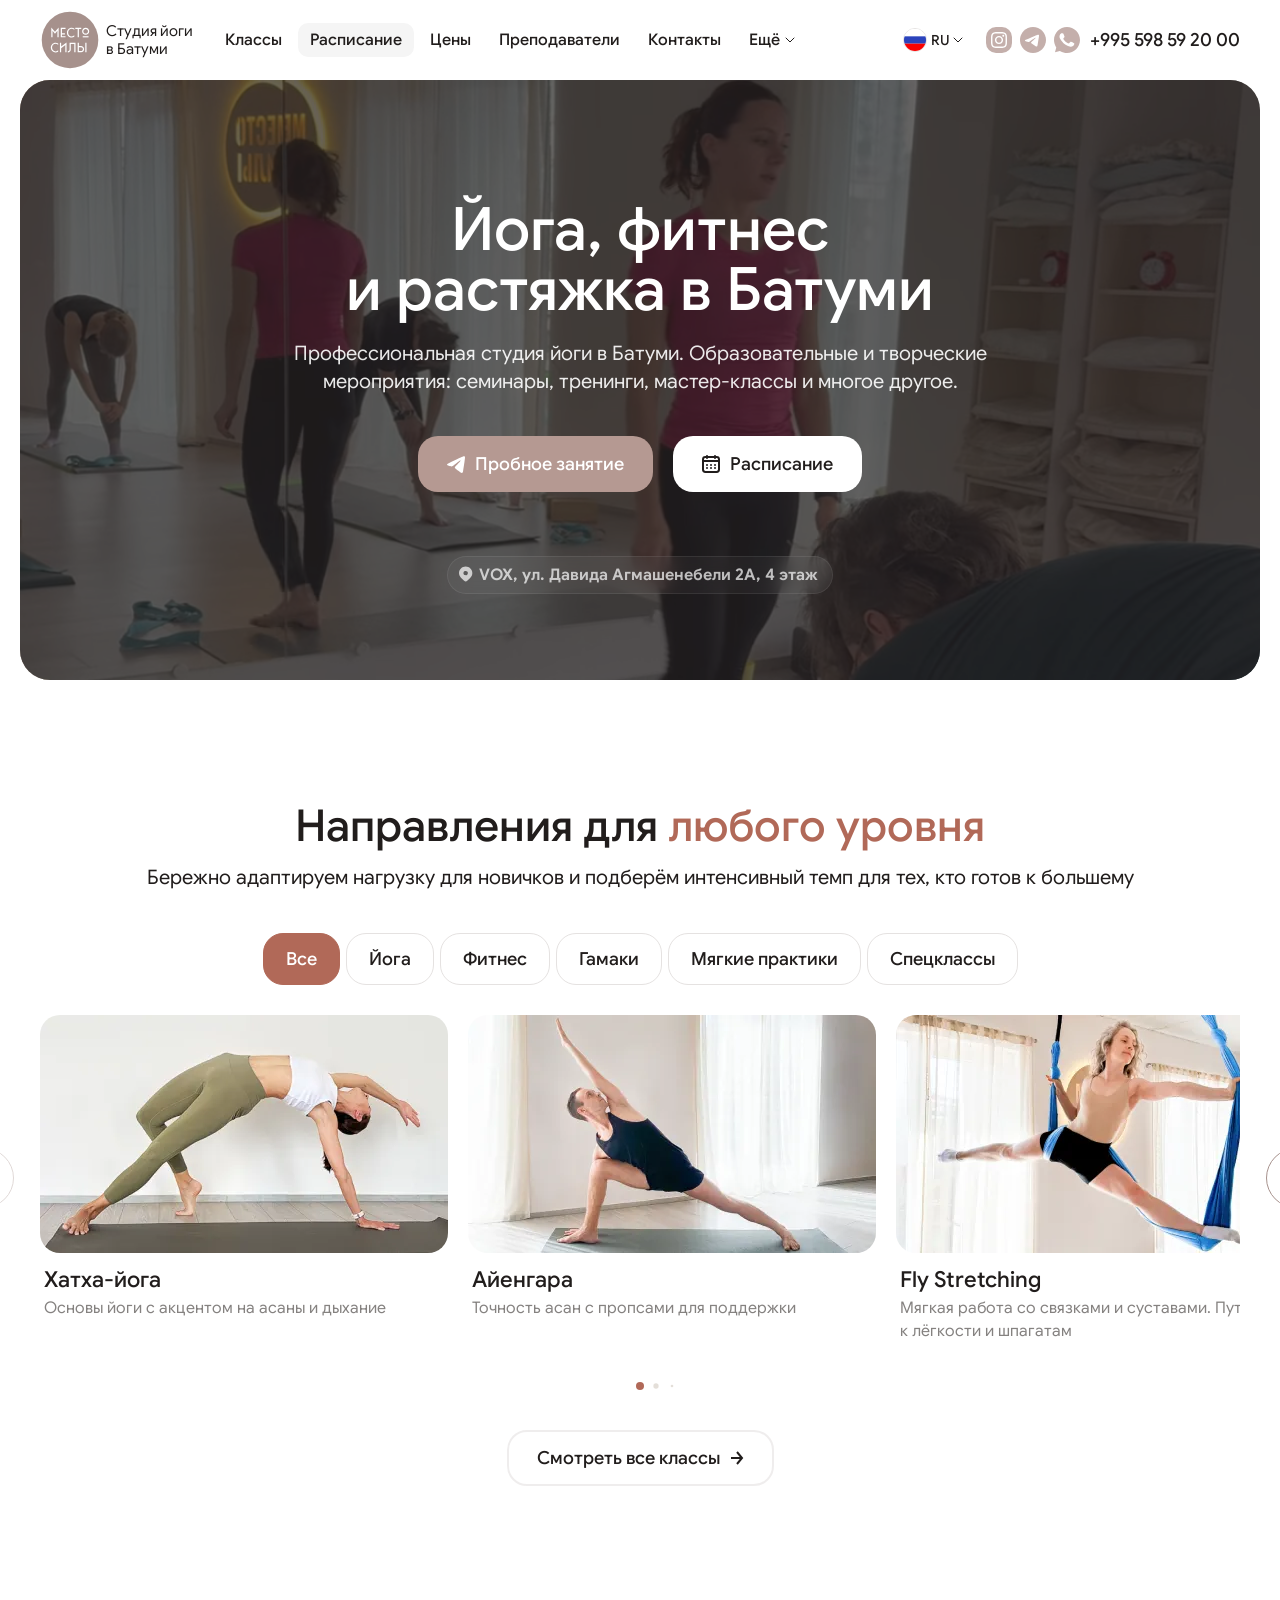
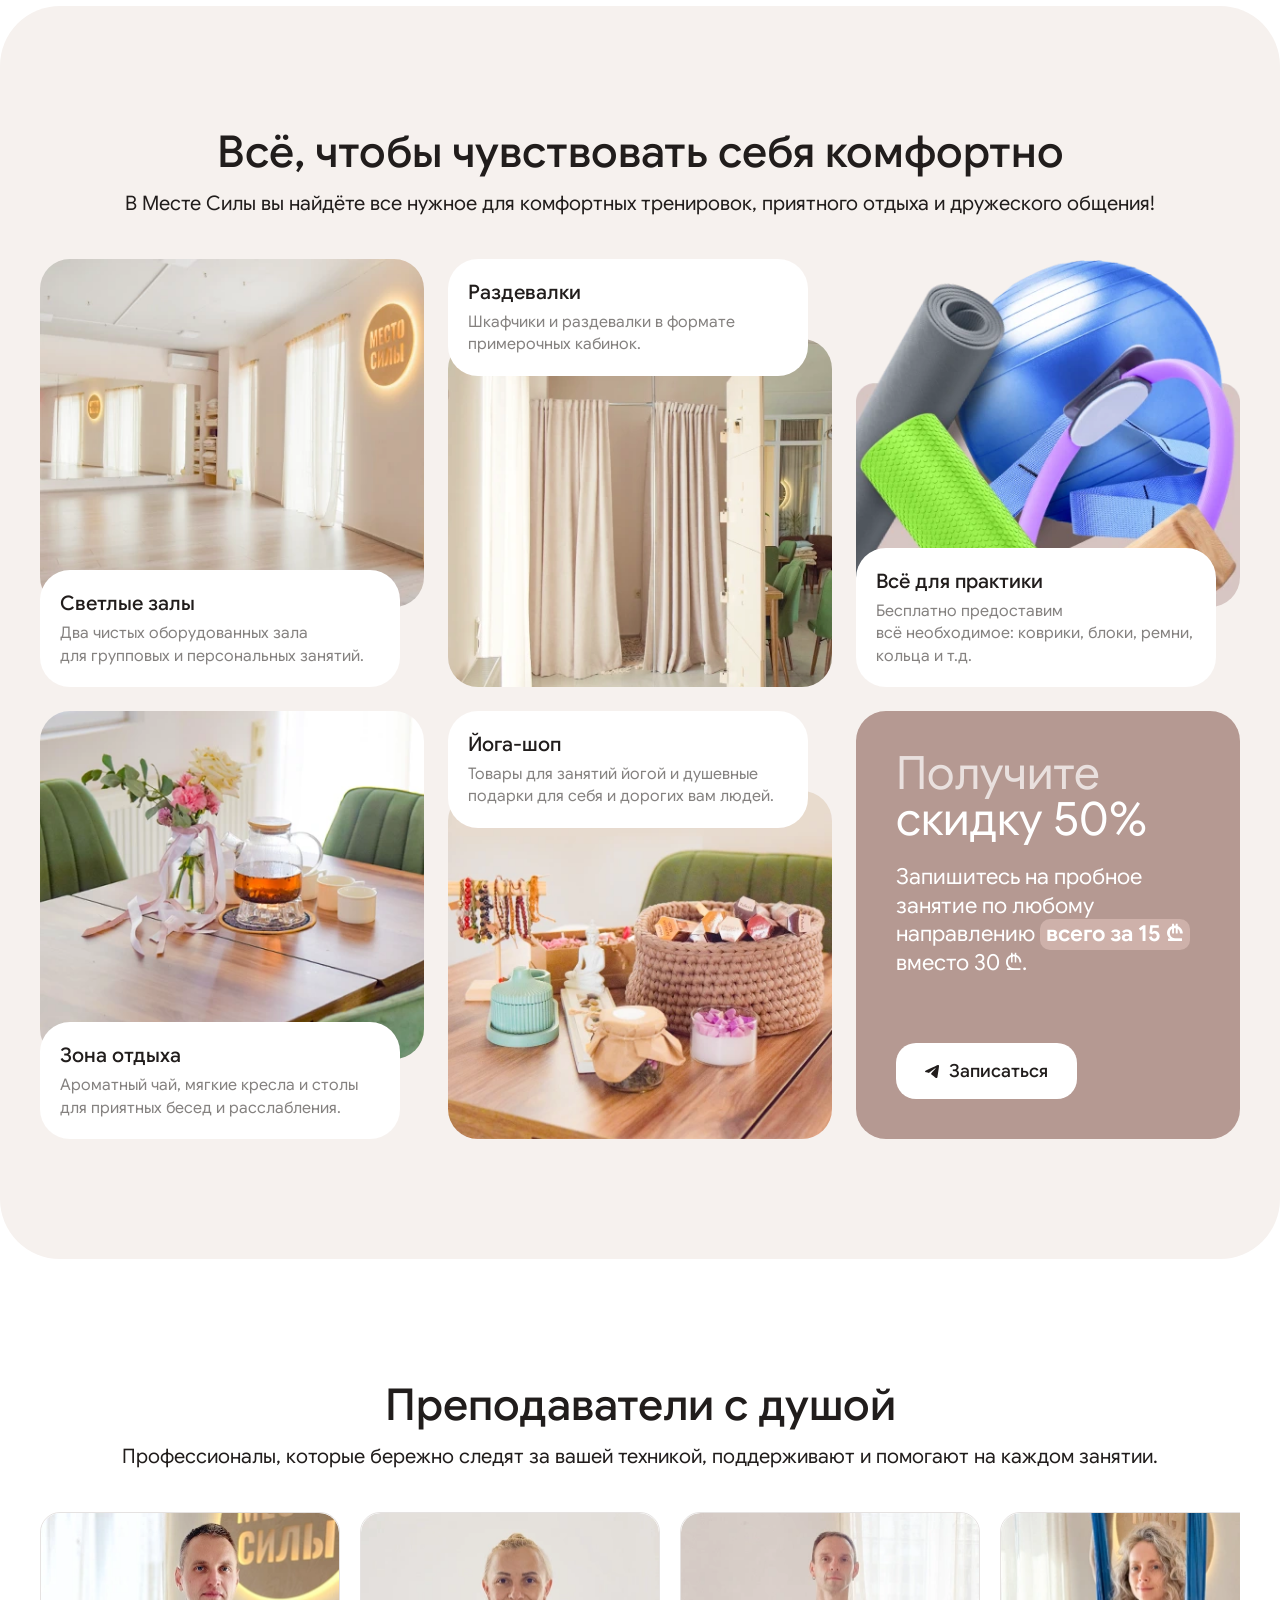
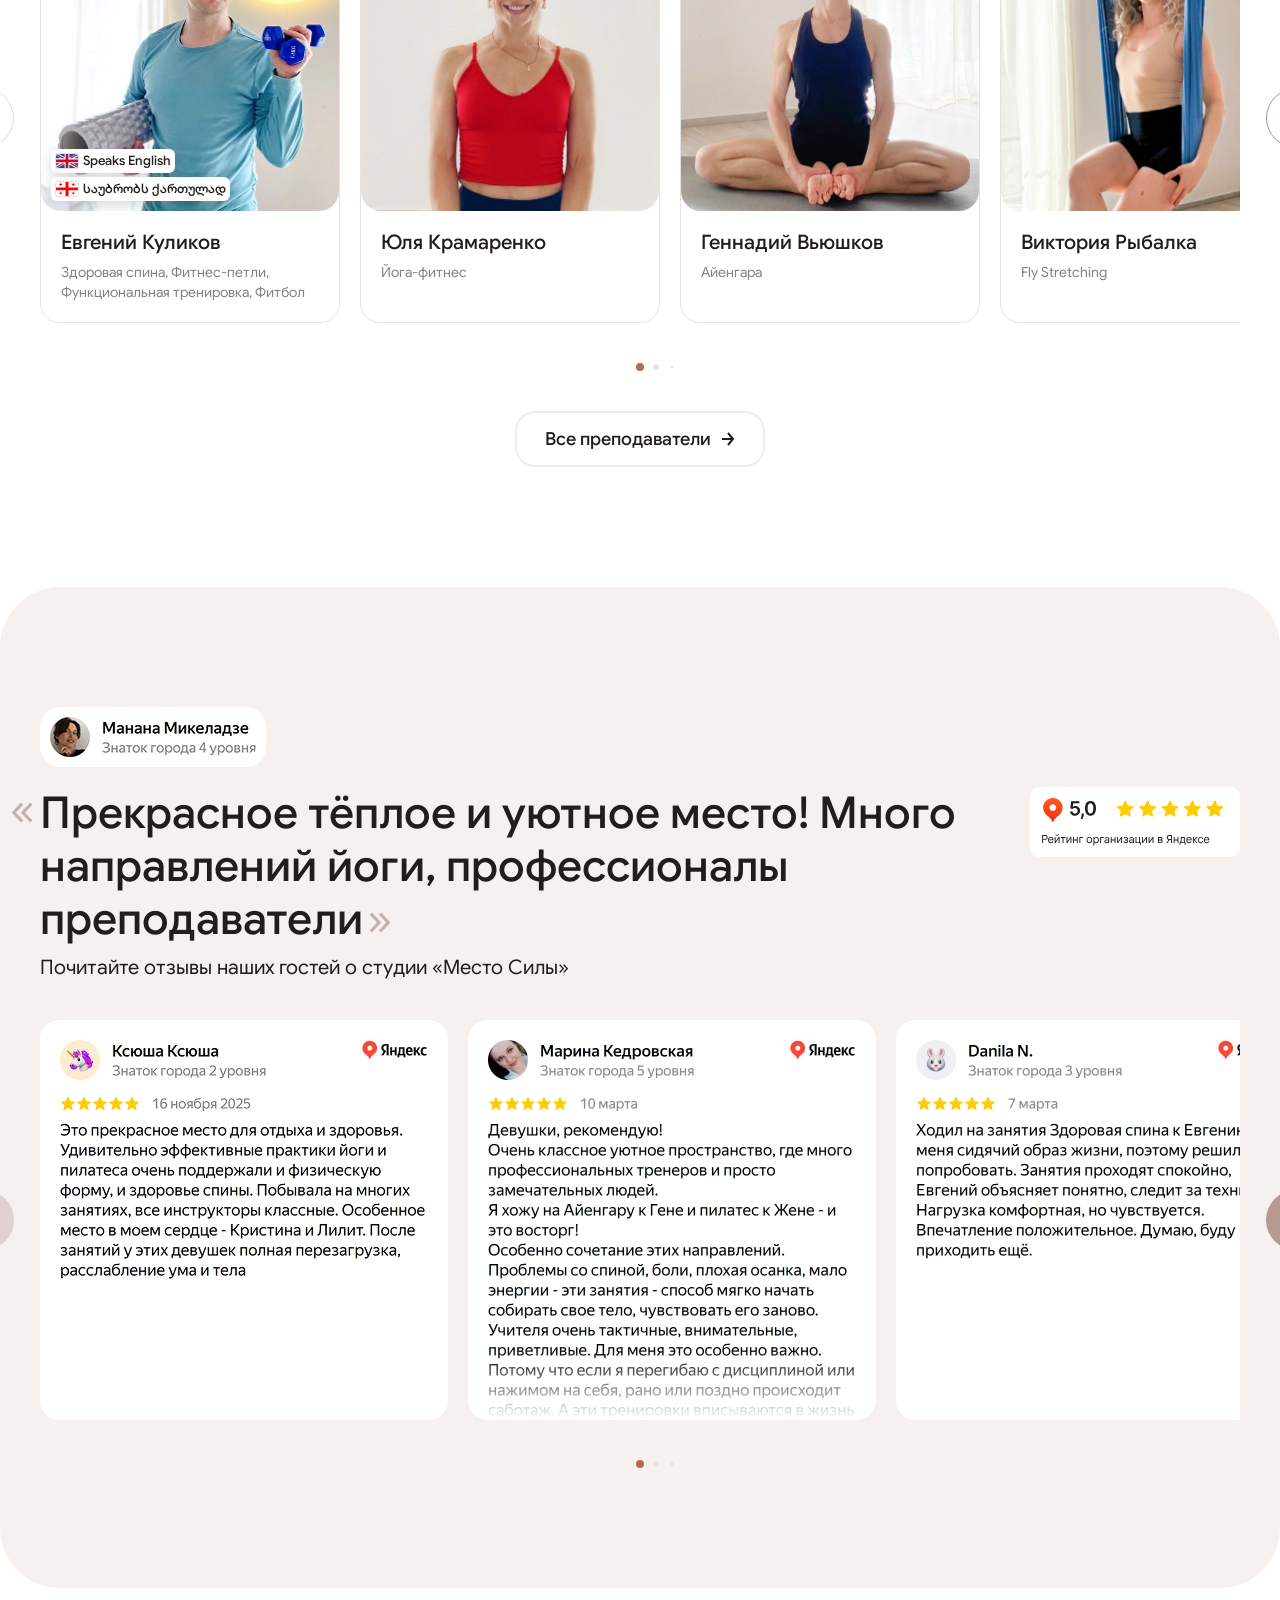
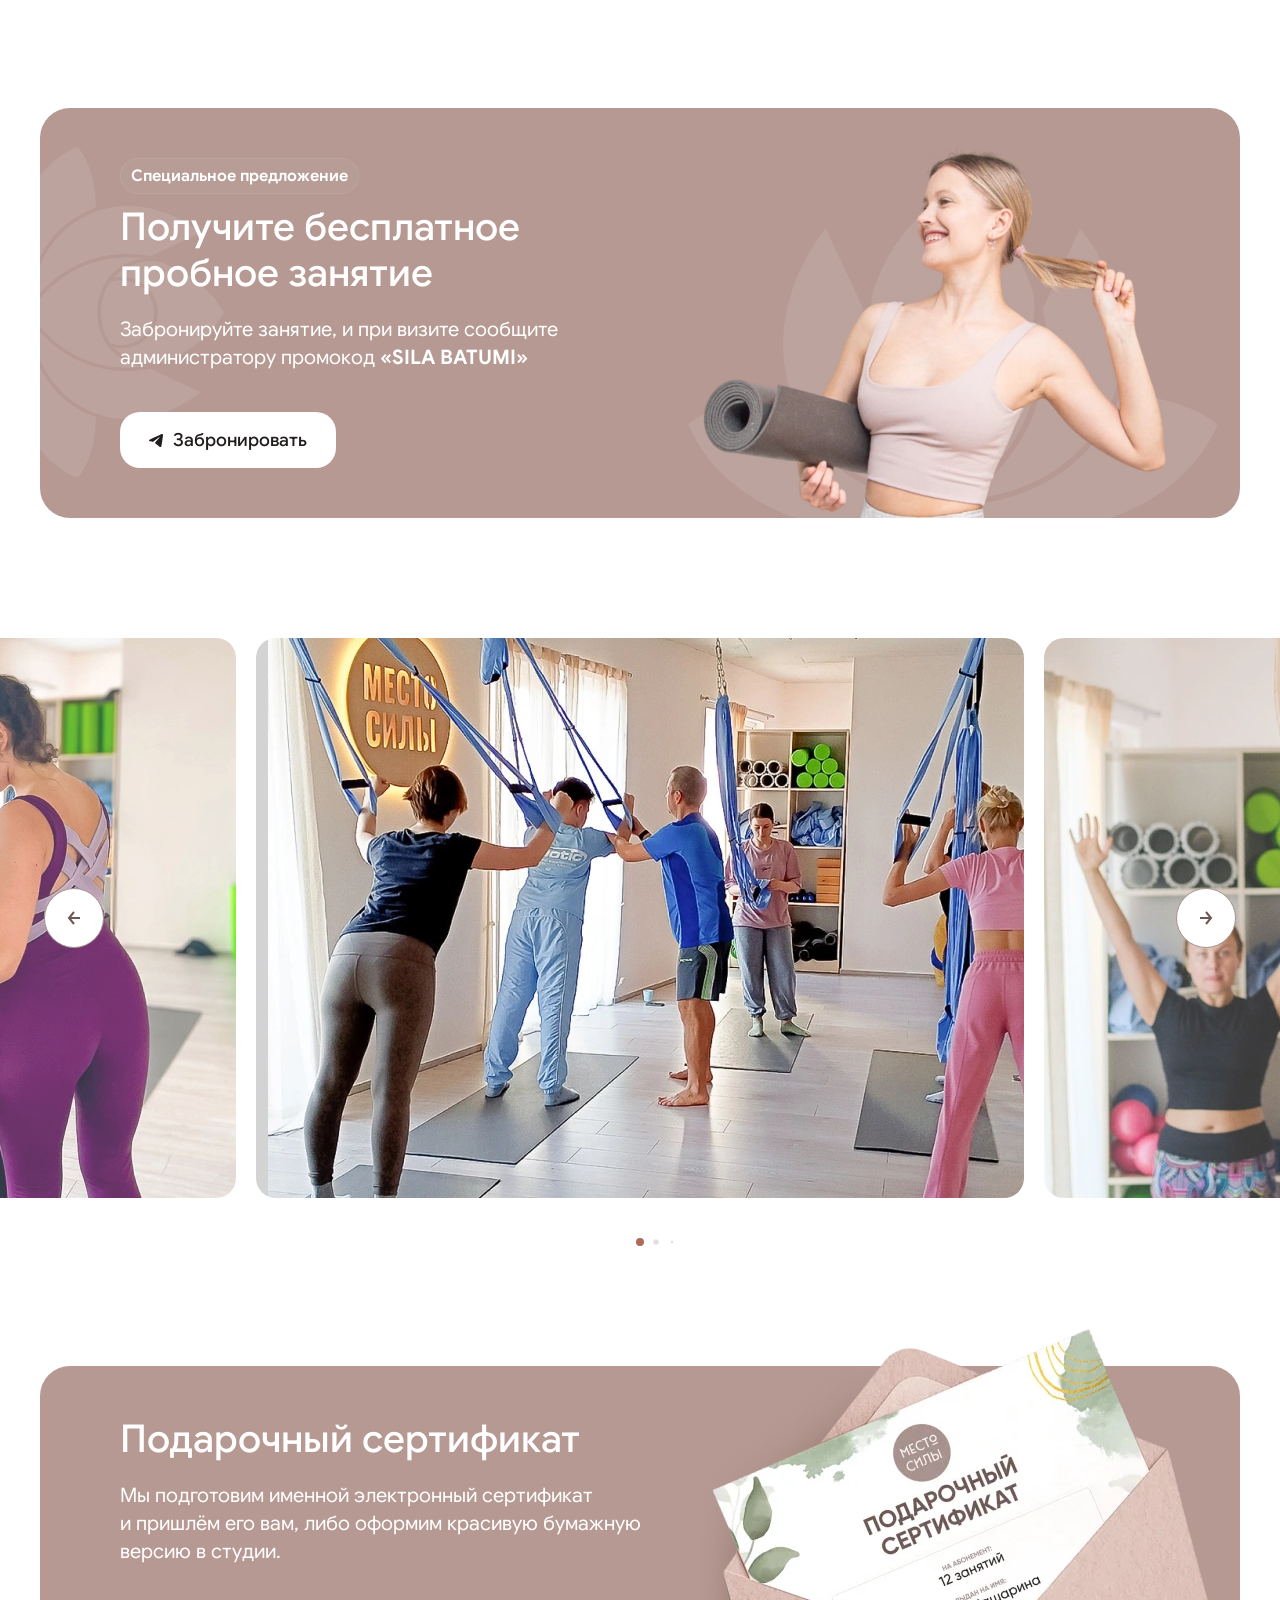
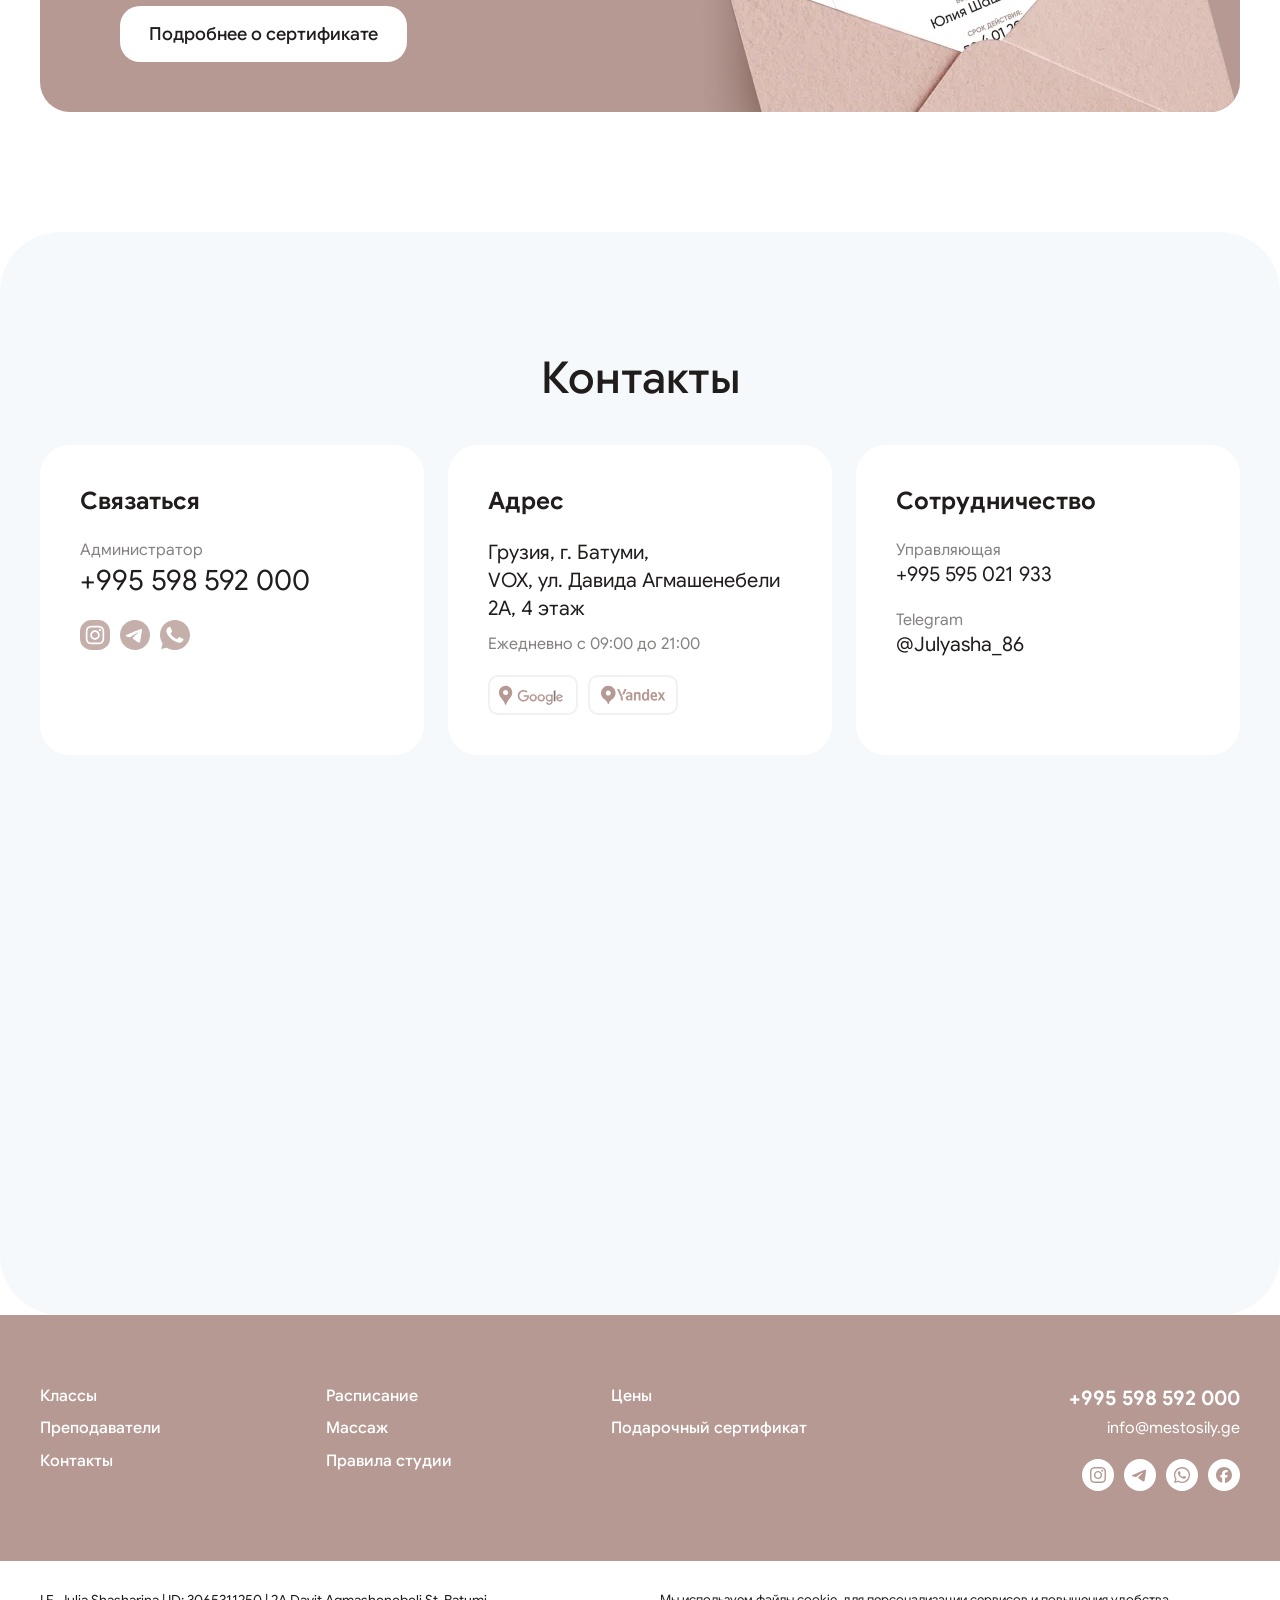
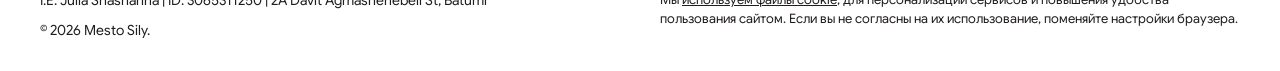
==== index.html @ 297eb219 "PAGE Teachers" ====
<!DOCTYPE html>
<html lang="ru">

<head>
    <meta charset="UTF-8">
    <meta name="viewport" content="width=device-width, initial-scale=1.0">
    <title>Йога, пилатес, фитнес и растяжка в Батуми | «Место Силы»</title>
    <link rel="preload" as="image" href="assets/img/content/pages/home/hero-bg-mobile.webp">
    <link rel="preload" as="image" href="assets/img/content/pages/home/hero-bg.webp">
    <meta name="theme-color" content="#f5f5f5">
    <link rel="icon" href="assets/img/favicon/favicon.ico" sizes="any">
    <link rel="icon" href="assets/img/favicon/favicon-32x32.png" type="image/png">
    <link rel="apple-touch-icon" href="assets/img/favicon/apple-touch-icon.png">
    <link rel="icon" type="image/png" href="/assets/favicon/favicon-96x96.png" sizes="96x96">
    <link rel="stylesheet" href="assets/css/swiper/swiper-bundle.min.css" />
    <link rel="stylesheet" href="assets/css/glightbox/glightbox.min.css" />
    <link rel="stylesheet" href="assets/css/main.css">
</head>

<body>
    <header class="header">
        <div class="container">
            <div class="header__wrapper">
                <div class="header__logo">
                    <a href="index.html" class="logo__link">
                        <img src="assets/img/common/logo-mestosily.svg" alt="Студия йоги Место Силы в Батуми — логотип"
                            class="logo-img">
                    </a>
                    <span class="header__logo-description">Студия йоги<br>в Батуми</span>
                </div>
                <nav class="header__menu menu">
                    <button class="menu__burger-btn">
                        <span></span>
                        <span></span>
                        <span></span>
                    </button>
                    <div class="menu__wrapper">
                        <ul class="menu__list">
                            <li class="menu__item">
                                <a href="classes.html" class="menu__link">Классы</a>
                            </li>
                            <li class="menu__item">
                                <a href="schedule.html" class="menu__link menu__link--active">Расписание</a>
                            </li>
                            <li class="menu__item">
                                <a href="prices.html" class="menu__link">Цены</a>
                            </li>
                            <li class="menu__item">
                                <a href="teachers.html" class="menu__link">Преподаватели</a>
                            </li>
                            <li class="menu__item">
                                <a href="contacts.html" class="menu__link">Контакты</a>
                            </li>
                            <li class="menu__item">
                                <span class="menu__link menu__link--more">Ещё</span>
                                <ul class="menu__sub-menu sub-menu">
                                    <li class="menu__sub-menu-item"><a href="massage.html" class="menu__link">Массаж</a>
                                    </li>
                                    <li class="menu__sub-menu-item"><a href="gift-certificate.html"
                                            class="menu__link ">Подарочный
                                            сертификат</a>
                                    </li>
                                    <li class="menu__sub-menu-item"><a href="rules.html" class="menu__link ">Правила
                                            студии</a>
                                    </li>
                                </ul>

                            </li>
                        </ul>

                        <div class="menu__mobile-contacts">
                            <ul class="menu__social-list">
                                <li class="menu__social-item">
                                    <a href="https://www.instagram.com/mesto_sily_batumi/" class="menu__social-link"
                                        aria-label="Написать в Instagram" target="_blank">
                                        <svg class="menu__social-icon">
                                            <use xlink:href="assets/img/common/sprite.svg#icon-instagram"></use>
                                        </svg>
                                    </a>
                                </li>
                                <li class="menu__social-item">
                                    <a href="https://t.me/silabatumi" class="menu__social-link"
                                        aria-label="Написать в Telegram" target="_blank">
                                        <svg class="menu__social-icon">
                                            <use xlink:href="assets/img/common/sprite.svg#icon-telegram"></use>
                                        </svg>
                                    </a>
                                </li>
                                <li class="menu__social-item">
                                    <a href="https://api.whatsapp.com/send?phone=995598592000" class="menu__social-link"
                                        aria-label="Написать в WhatsApp" target="_blank">
                                        <svg class="menu__social-icon">
                                            <use xlink:href="assets/img/common/sprite.svg#icon-whatsapp"></use>
                                        </svg>
                                    </a>
                                </li>
                            </ul>
                            <div class="menu__tel">
                                <a href="tel:+995598592000" class="menu__tel-link">+995 598 59 20 00</a>
                            </div>
                        </div>
                    </div>
                </nav>
                <div class="header__actions">
                    <div class="header__lang">
                        <button class="header__lang-btn">
                            <img src="assets/img/common/flag-ru.svg" alt="flag-ru" class="header__lang-flag flag-img">
                            ru
                        </button>
                        <ul class="header__lang-list">
                            <li class="header__lang-item">
                                <a href="#" class="header__lang-link header__lang-link--active">
                                    <img src="assets/img/common/flag-ru.svg" alt="flag-ru"
                                        class="header__lang-flag flag-img">
                                    ru
                                </a>
                            </li>
                            <li class="header__lang-item">
                                <a href="#" class="header__lang-link">
                                    <img src="assets/img/common/flag-en.svg" alt="flag-en"
                                        class="header__lang-flag flag-img">
                                    en
                                </a>
                            </li>
                            <li class="header__lang-item">
                                <a href="#" class="header__lang-link">
                                    <img src="assets/img/common/flag-ge.svg" alt="flag-ge"
                                        class="header__lang-flag flag-img">
                                    ge
                                </a>
                            </li>
                        </ul>


                    </div>
                    <div class="header__contacts">
                        <ul class="header__social-list">
                            <li class="header__social-item">
                                <a href="https://www.instagram.com/mesto_sily_batumi/" class="header__social-link"
                                    aria-label="Написать в Instagram" target="_blank">
                                    <svg class="header__social-icon" width="26" height="26">
                                        <use xlink:href="assets/img/common/sprite.svg#icon-instagram"></use>
                                    </svg>
                                </a>
                            </li>
                            <li class="header__social-item">
                                <a href="https://t.me/silabatumi" class="header__social-link"
                                    aria-label="Написать в Telegram" target="_blank">
                                    <svg class="header__social-icon" width="26" height="26">
                                        <use xlink:href="assets/img/common/sprite.svg#icon-telegram"></use>
                                    </svg>
                                </a>
                            </li>
                            <li class="header__social-item">
                                <a href="https://api.whatsapp.com/send?phone=995598592000" class="header__social-link"
                                    aria-label="Написать в WhatsApp" target="_blank">
                                    <svg class="header__social-icon" width="26" height="26">
                                        <use xlink:href="assets/img/common/sprite.svg#icon-whatsapp"></use>
                                    </svg>
                                </a>
                            </li>
                        </ul>
                        <div class="header__tel">
                            <a href="tel:+995598592000" class="header__tel-link">+995 598 59 20 00</a>
                        </div>
                    </div>
                </div>

            </div>
        </div>
    </header>

    <main class="main">
        <section class="hero">
            <div class="hero__container">
                <div class="hero__inner" style="background-image: url('assets/img/content/pages/home/hero-bg.webp');">
                    <video class="hero__video" autoplay muted loop playsinline
                        poster="assets/img/content/pages/home/hero-bg.webp">
                        <source src="assets/video/hero-video-mob.webm" type="video/webm" media="(max-width: 560px)">
                        <source src="assets/video/hero-video-mob.mp4" type="video/mp4" media="(max-width: 560px)">
                        <source src="assets/video/hero-video.webm" type="video/webm" media="(min-width: 561px)">
                        <source src="assets/video/hero-video.mp4" type="video/mp4" media="(min-width: 561px)">
                    </video>
                    <div class="hero__content">
                        <h1 class="hero__title">Йога, фитнес и растяжка в Батуми</h1>
                        <p class="hero__subtitle">Профессиональная студия йоги в Батуми. Образовательные и творческие
                            мероприятия: семинары, тренинги, мастер-классы и многое другое.</p>
                        <div class="hero__btns">
                            <a href="https://t.me/MestoSilyBatumi_bot" target="_blank"
                                class="btn btn--primary hero__btn">
                                <svg width="18" height="18">
                                    <use xlink:href="assets/img/common/sprite.svg#telegrambot"></use>
                                </svg>
                                Пробное занятие</a>
                            <a href="/schedule.html" class="btn btn--secondary hero__btn">
                                <svg width="18" height="18">
                                    <use xlink:href="assets/img/common/sprite.svg#calendar"></use>
                                </svg>
                                Расписание
                            </a>
                        </div>
                        <address class="hero__address">
                            <svg class="hero__address-icon" width="15" height="16">
                                <use xlink:href="assets/img/common/sprite.svg#icon-location"></use>
                            </svg>
                            <a href="https://maps.app.goo.gl/HFydXiM5PmGfKMQr5" target="_blank"
                                class="hero__address-text">
                                VOX, ул. Давида Агмашенебели 2А, 4 этаж
                            </a>
                        </address>
                    </div>

                </div>
            </div>
        </section>
        <section class="slider-classes">
            <div class="container">
                <div class="slider-classes__inner">
                    <div class="section-header">
                        <h2 class="slider-classes__title">Направления для <span class="text-accent">любого уровня</span>
                        </h2>
                        <p class="slider-classes__subtitle subtitle">Бережно адаптируем нагрузку для новичков и подберём
                            интенсивный
                            темп для тех, кто готов к большему</p>
                    </div>
                    <div class="slider-classes__wrapper ">
                        <ul class="slider-classes__filter filter">
                            <li class="filter__item">
                                <button class="filter__btn filter__btn--active js-filter-btn"
                                    data-filter="all">Все</button>
                            </li>
                            <li class="filter__item">
                                <button class="filter__btn js-filter-btn" data-filter="yoga">Йога</button>
                            </li>
                            <li class="filter__item">
                                <button class="filter__btn js-filter-btn" data-filter="fitness">Фитнес</button>
                            </li>
                            <li class="filter__item">
                                <button class="filter__btn js-filter-btn" data-filter="hammocks">Гамаки</button>
                            </li>
                            <li class="filter__item">
                                <button class="filter__btn js-filter-btn" data-filter="soft">Мягкие практики</button>
                            </li>
                            <li class="filter__item">
                                <button class="filter__btn js-filter-btn" data-filter="special">Спецклассы</button>
                            </li>
                        </ul>

                        <div class="slider-classes__slider-wrapper custom-slider">

                            <div class="custom-slider__nav">
                                <div
                                    class="swiper-button-prev slider-classes__button-prev custom-slider__nav-prev slider-button slider-button--outline">
                                    <svg width="14" height="14">
                                        <use xlink:href="assets/img/common/sprite.svg#arrow-left"></use>
                                    </svg>
                                </div>
                                <div
                                    class="swiper-button-next slider-classes__button-next custom-slider__nav-next slider-button slider-button--outline">
                                    <svg width="14" height="14">
                                        <use xlink:href="assets/img/common/sprite.svg#arrow-right"></use>
                                    </svg>
                                </div>
                            </div>

                            <div class="swiper js-slider-classes custom-slider__swiper">
                                <div class="swiper-wrapper js-filter-container">
                                    <!-- карточки -->
                                    <div class="swiper-slide slider-classes__item js-filter-item" data-category="yoga">
                                        <a href="#" class="card-class">
                                            <div class="card-class__img">
                                                <img src="assets/img/content/classes/hatha-yoga.webp" alt="Хатха-йога"
                                                    loading="lazy">
                                                <div class="swiper-lazy-preloader"></div>

                                            </div>
                                            <div class="card-class__content">
                                                <h3 class="card-class__title">Хатха-йога</h3>
                                                <p class="card-class__text">Основы йоги с акцентом на асаны и дыхание
                                                </p>
                                            </div>
                                        </a>
                                    </div>
                                    <div class="swiper-slide slider-classes__item js-filter-item"
                                        data-category="yoga soft">
                                        <a href="#" class="card-class">
                                            <div class="card-class__img">
                                                <img src="assets/img/content/classes/iyengar-yoga.webp" alt="Айенгара"
                                                    loading="lazy">
                                                <div class="swiper-lazy-preloader"></div>
                                            </div>
                                            <div class="card-class__content">
                                                <h3 class="card-class__title">Айенгара</h3>
                                                <p class="card-class__text">Точность асан с пропсами для поддержки</p>
                                            </div>
                                        </a>
                                    </div>
                                    <div class="swiper-slide slider-classes__item js-filter-item"
                                        data-category="hammocks">
                                        <a href="#" class="card-class">
                                            <div class="card-class__img">
                                                <img src="assets/img/content/classes/fly-stretching.webp"
                                                    alt="Fly Stretching" loading="lazy">
                                                <div class="swiper-lazy-preloader"></div>
                                            </div>
                                            <div class="card-class__content">
                                                <h3 class="card-class__title">Fly Stretching</h3>
                                                <p class="card-class__text">Мягкая работа со связками и суставами. Путь
                                                    к лёгкости и шпагатам</p>
                                            </div>
                                        </a>
                                    </div>
                                    <div class="swiper-slide slider-classes__item js-filter-item"
                                        data-category="fitness">
                                        <a href="#" class="card-class">
                                            <div class="card-class__img">
                                                <img src="assets/img/content/classes/fitball.webp" alt="Фитбол"
                                                    loading="lazy">
                                                <div class="swiper-lazy-preloader"></div>
                                            </div>
                                            <div class="card-class__content">
                                                <h3 class="card-class__title">Фитбол</h3>
                                                <p class="card-class__text">Упражнения на мяче для баланса, кора
                                                    и тонуса</p>
                                            </div>
                                        </a>
                                    </div>
                                    <div class="swiper-slide slider-classes__item js-filter-item"
                                        data-category="fitness">
                                        <a href="#" class="card-class">
                                            <div class="card-class__img">
                                                <img src="assets/img/content/classes/suspension-training.webp"
                                                    alt="Фитнес-петли" loading="lazy">
                                                <div class="swiper-lazy-preloader"></div>
                                            </div>
                                            <div class="card-class__content">
                                                <h3 class="card-class__title">Фитнес-петли</h3>
                                                <p class="card-class__text">Функциональная сила на петлях TRX для всего
                                                    тела</p>
                                            </div>
                                        </a>
                                    </div>
                                    <div class="swiper-slide slider-classes__item js-filter-item" data-category="soft">
                                        <a href="#" class="card-class">
                                            <div class="card-class__img">
                                                <img src="assets/img/content/classes/pilates.webp" alt="Пилатес"
                                                    loading="lazy">
                                                <div class="swiper-lazy-preloader"></div>
                                            </div>
                                            <div class="card-class__content">
                                                <h3 class="card-class__title">Пилатес</h3>
                                                <p class="card-class__text">Упражнения для улучшения осанки, мышц
                                                    и гибкости</p>
                                            </div>
                                        </a>
                                    </div>
                                    <div class="swiper-slide slider-classes__item js-filter-item" data-category="yoga">
                                        <a href="#" class="card-class">
                                            <div class="card-class__img">
                                                <img src="assets/img/content/classes/ishvara-yoga.webp"
                                                    alt="Ишвара-йога" loading="lazy">
                                                <div class="swiper-lazy-preloader"></div>
                                            </div>
                                            <div class="card-class__content">
                                                <h3 class="card-class__title">Ишвара-йога</h3>
                                                <p class="card-class__text">Йога внутренней целостности и гармонии тела
                                                    с сознанием</p>
                                            </div>
                                        </a>
                                    </div>
                                    <div class="swiper-slide slider-classes__item js-filter-item"
                                        data-category="yoga fitness special">
                                        <a href="#" class="card-class">
                                            <div class="card-class__img">
                                                <div class="card-class__tag-wrapper">
                                                    <div class="card-class__tag card-class__tag--special">Спецклассы
                                                    </div>
                                                </div>
                                                <img src="assets/img/content/classes/acro-yoga.webp" alt="Акройога"
                                                    loading="lazy">
                                                <div class="swiper-lazy-preloader"></div>
                                            </div>
                                            <div class="card-class__content">
                                                <h3 class="card-class__title">Акройога</h3>
                                                <p class="card-class__text">Парная йога и акробатика с элементами
                                                    доверия и массажа</p>
                                            </div>
                                        </a>
                                    </div>
                                    <div class="swiper-slide slider-classes__item js-filter-item"
                                        data-category="yoga soft special">
                                        <a href="#" class="card-class">
                                            <div class="card-class__img">
                                                <div class="card-class__tag-wrapper">
                                                    <div class="card-class__tag card-class__tag--special">Спецклассы
                                                    </div>
                                                </div>
                                                <img src="assets/img/content/classes/prenatal-yoga.webp"
                                                    alt="Йога для беременных" loading="lazy">
                                                <div class="swiper-lazy-preloader"></div>
                                            </div>
                                            <div class="card-class__content">
                                                <h3 class="card-class__title">Йога для беременных</h3>
                                                <p class="card-class__text">Мягкая йога для поддержки спины и подготовки
                                                    к родам</p>
                                            </div>
                                        </a>
                                    </div>
                                    <div class="swiper-slide slider-classes__item js-filter-item"
                                        data-category="yoga hammocks">
                                        <a href="#" class="card-class">
                                            <div class="card-class__img">
                                                <img src="assets/img/content/classes/aerial-yoga.webp"
                                                    alt="Йога в гамаках" loading="lazy">
                                                <div class="swiper-lazy-preloader"></div>
                                            </div>
                                            <div class="card-class__content">
                                                <h3 class="card-class__title">Йога в гамаках</h3>
                                                <p class="card-class__text">Использование гамаков для укрепления мышц
                                                    спины</p>
                                            </div>
                                        </a>
                                    </div>
                                    <div class="swiper-slide slider-classes__item js-filter-item"
                                        data-category="hammocks fitness">
                                        <a href="#" class="card-class">
                                            <div class="card-class__img">
                                                <img src="assets/img/content/classes/fly-fitness.webp" alt="Fly fitness"
                                                    loading="lazy">
                                                <div class="swiper-lazy-preloader"></div>
                                            </div>
                                            <div class="card-class__content">
                                                <h3 class="card-class__title">Fly fitness</h3>
                                                <p class="card-class__text">Силовая тренировка в гамаках для всего тела
                                                </p>
                                            </div>
                                        </a>
                                    </div>
                                    <div class="swiper-slide slider-classes__item js-filter-item"
                                        data-category="yoga fitness">
                                        <a href="#" class="card-class">
                                            <div class="card-class__img">
                                                <img src="assets/img/content/classes/yoga-fitness.webp"
                                                    alt="Йога фитнес" loading="lazy">
                                                <div class="swiper-lazy-preloader"></div>
                                            </div>
                                            <div class="card-class__content">
                                                <h3 class="card-class__title">Йога фитнес</h3>
                                                <p class="card-class__text">Сочетание йоги с фитнесом для силы
                                                    и гибкости</p>
                                            </div>
                                        </a>
                                    </div>
                                    <div class="swiper-slide slider-classes__item js-filter-item" data-category="soft">
                                        <a href="#" class="card-class">
                                            <div class="card-class__img">
                                                <img src="assets/img/content/classes/healthy-back.webp"
                                                    alt="Здоровая спина" loading="lazy">
                                                <div class="swiper-lazy-preloader"></div>
                                            </div>
                                            <div class="card-class__content">
                                                <h3 class="card-class__title">Здоровая спина</h3>
                                                <p class="card-class__text">Укрепление спины и снятие напряжения
                                                    с позвоночника</p>
                                            </div>
                                        </a>
                                    </div>
                                    <div class="swiper-slide slider-classes__item js-filter-item"
                                        data-category="fitness">
                                        <a href="#" class="card-class">
                                            <div class="card-class__img">
                                                <img src="assets/img/content/classes/functional-training.webp"
                                                    alt="Функциональная тренировка" loading="lazy">
                                                <div class="swiper-lazy-preloader"></div>
                                            </div>
                                            <div class="card-class__content">
                                                <h3 class="card-class__title">Функциональная тренировка</h3>
                                                <p class="card-class__text">Естественные движения для силы и координации
                                                    в жизни</p>
                                            </div>
                                        </a>
                                    </div>
                                    <div class="swiper-slide slider-classes__item js-filter-item"
                                        data-category="fitness">
                                        <a href="#" class="card-class">
                                            <div class="card-class__img">
                                                <img src="assets/img/content/classes/zumba.webp" alt="Зумба"
                                                    loading="lazy">
                                                <div class="swiper-lazy-preloader"></div>
                                            </div>
                                            <div class="card-class__content">
                                                <h3 class="card-class__title">Зумба</h3>
                                                <p class="card-class__text">Латиноамериканские динамичные танцы</p>
                                            </div>
                                        </a>
                                    </div>
                                    <div class="swiper-slide slider-classes__item js-filter-item"
                                        data-category="yoga soft">
                                        <a href="#" class="card-class">
                                            <div class="card-class__img">
                                                <div class="card-class__tag-wrapper">
                                                    <div class="card-class__tag card-class__tag--personally">Персонально
                                                    </div>
                                                    <div class="card-class__tag card-class__tag--special">Спецклассы
                                                    </div>
                                                </div>
                                                <img src="assets/img/content/classes/nidra-yoga.webp" alt="Нидра-йога"
                                                    loading="lazy">
                                                <div class="swiper-lazy-preloader"></div>
                                            </div>
                                            <div class="card-class__content">
                                                <h3 class="card-class__title">Нидра-йога</h3>
                                                <p class="card-class__text">Глубокое расслабление и практика осознанного
                                                    сна</p>
                                            </div>
                                        </a>
                                    </div>

                                    <!-- конец карточки -->
                                </div>
                            </div>
                        </div>

                        <div class="swiper-pagination slider-classes__pagination custom-slider__pagination"></div>
                    </div>

                    <div class="slider-classes__btn-wrapper">
                        <a href="#" class="btn btn--outline slider-classes__btn">
                            Смотреть все классы
                            <svg width="14" height="14">
                                <use xlink:href="assets/img/common/sprite.svg#arrow-right"></use>
                            </svg>
                        </a>
                    </div>
        </section>
        <section class="benefits">
            <div class="container">
                <div class="benefits__inner">
                    <div class="section-header">
                        <h2 class="benefits__title">Всё, чтобы чувствовать себя комфортно</h2>
                        <p class="benefits__subtitle subtitle">В Месте Силы вы найдёте все нужное для комфортных
                            тренировок, приятного отдыха и дружеского общения!</p>
                    </div>
                    <div class="benefits__wrapper">
                        <ul class="benefits__list">
                            <li class="benefits__item">
                                <img src="assets/img/content/benefits/benefits-01.webp"
                                    alt="Светлые и просторные залы студии Место Силы" class="benefits__item-img"
                                    loading="lazy">

                                <div class="benefits__item-content benefits__item-content--bottom">
                                    <h3 class="benefits__item-title">Светлые залы</h3>
                                    <p class="benefits__item-text">Два чистых оборудованных зала для групповых
                                        и персональных занятий.
                                    </p>
                                </div>
                            </li>
                            <li class="benefits__item">
                                <img src="assets/img/content/benefits/benefits-02.webp"
                                    alt="Комфортные раздевалки и душевые" class="benefits__item-img" loading="lazy">

                                <div class="benefits__item-content benefits__item-content--top">
                                    <h3 class="benefits__item-title">Раздевалки</h3>
                                    <p class="benefits__item-text">Шкафчики и раздевалки в формате примерочных кабинок.
                                    </p>
                                </div>
                            </li>
                            <li class="benefits__item">
                                <img src="assets/img/content/benefits/benefits-03.webp"
                                    alt="Полный комплект оборудования для йоги: коврики, пропсы, ремни"
                                    class="benefits__item-img" loading="lazy">

                                <div class="benefits__item-content benefits__item-content--bottom">
                                    <h3 class="benefits__item-title">Всё для практики</h3>
                                    <p class="benefits__item-text">Бесплатно предоставим всё необходимое: коврики,
                                        блоки,
                                        ремни, кольца и т.д.
                                    </p>
                                </div>
                            </li>
                            <li class="benefits__item">
                                <img src="assets/img/content/benefits/benefits-04.webp"
                                    alt="Уютная зона отдыха с чаем для гостей студии" class="benefits__item-img"
                                    loading="lazy">

                                <div class="benefits__item-content benefits__item-content--bottom">
                                    <h3 class="benefits__item-title">Зона отдыха</h3>
                                    <p class="benefits__item-text">Ароматный чай, мягкие кресла и столы для приятных
                                        бесед
                                        и расслабления.
                                    </p>
                                </div>
                            </li>
                            <li class="benefits__item">
                                <img src="assets/img/content/benefits/benefits-05.webp"
                                    alt="Йога-шоп: товары для практик и подарки в Батуми" class="benefits__item-img"
                                    loading="lazy">

                                <div class="benefits__item-content benefits__item-content--top">
                                    <h3 class="benefits__item-title">Йога-шоп</h3>
                                    <p class="benefits__item-text">Товары для занятий йогой и душевные подарки для себя
                                        и
                                        дорогих вам людей.
                                    </p>
                                </div>
                            </li>

                        </ul>
                        <div class="benefits__banner">
                            <div class="benefits__banner-content">
                                <h3 class="benefits__banner-title"><span
                                        class="benefits__banner-title--accent text-opacity-70">Получите</span>
                                    скидку
                                    50%
                                </h3>
                                <p class="benefits__banner-text">Запишитесь на пробное занятие по любому направлению
                                    <span class="benefits__banner-text-accent">всего за 15 ₾</span> вместо 30 ₾.
                                </p>
                            </div>
                            <a href="https://t.me/MestoSilyBatumi_bot" target="_blank"
                                class="benefits__banner-btn btn btn--secondary">
                                <svg width="14" height="14">
                                    <use xlink:href="assets/img/common/sprite.svg#telegrambot"></use>
                                </svg>
                                Записаться
                            </a>
                        </div>
                    </div>
                </div>
            </div>

        </section>
        <section class="slider-teachers">
            <div class="container">
                <div class="slider-teachers__inner">
                    <div class="section-header">
                        <h2 class="slider-teachers__title">Преподаватели с душой</span>
                        </h2>
                        <p class="slider-teachers__subtitle subtitle">Профессионалы, которые бережно следят за вашей
                            техникой, поддерживают и помогают на каждом занятии.</p>
                    </div>
                    <div class="slider-teachers__wrapper ">
                        <div class="slider-teachers__slider-wrapper custom-slider">

                            <div class="custom-slider__nav">
                                <div
                                    class="swiper-button-prev slider-teachers__button-prev custom-slider__nav-prev slider-button slider-button--outline">
                                    <svg width="14" height="14">
                                        <use xlink:href="assets/img/common/sprite.svg#arrow-left"></use>
                                    </svg>
                                </div>
                                <div
                                    class="swiper-button-next slider-teachers__button-next custom-slider__nav-next slider-button slider-button--outline">
                                    <svg width="14" height="14">
                                        <use xlink:href="assets/img/common/sprite.svg#arrow-right"></use>
                                    </svg>
                                </div>
                            </div>

                            <div class="swiper js-slider-teachers custom-slider__swiper">
                                <div class="swiper-wrapper">
                                    <!-- карточки -->
                                    <div class="swiper-slide slider-teachers__item">
                                        <a href="#" class="card-teacher">
                                            <div class="card-teacher__img">
                                                <img src="assets/img/content/teachers/evgeniy-kulikov.webp"
                                                    alt="Евгений Куликов" loading="lazy">
                                                <div class="swiper-lazy-preloader"></div>
                                                <div class="card-teacher__badge-wrapper">
                                                    <span class="card-teacher__badge card-teacher__badge--en">Speaks
                                                        English</span>
                                                    <span class="card-teacher__badge card-teacher__badge--ge">საუბრობს
                                                        ქართულად</span>
                                                </div>

                                            </div>
                                            <div class="card-teacher__content">
                                                <h3 class="card-teacher__title">Евгений Куликов</h3>
                                                <p class="card-teacher__text">Здоровая спина, Фитнес-петли,
                                                    Функциональная тренировка, Фитбол
                                                </p>
                                            </div>
                                        </a>
                                    </div>
                                    <div class="swiper-slide slider-teachers__item">
                                        <a href="#" class="card-teacher">
                                            <div class="card-teacher__img">
                                                <img src="assets/img/content/teachers/yulya-kramarenko.webp"
                                                    alt="Юля Крамаренко" loading="lazy">
                                                <div class="swiper-lazy-preloader"></div>

                                            </div>
                                            <div class="card-teacher__content">
                                                <h3 class="card-teacher__title">Юля Крамаренко</h3>
                                                <p class="card-teacher__text">Йога-фитнес
                                                </p>
                                            </div>
                                        </a>
                                    </div>
                                    <div class="swiper-slide slider-teachers__item">
                                        <a href="#" class="card-teacher">
                                            <div class="card-teacher__img">
                                                <img src="assets/img/content/teachers/gennadiy-vyushkov.webp"
                                                    alt="Геннадий Вьюшков" loading="lazy">
                                                <div class="swiper-lazy-preloader"></div>

                                            </div>
                                            <div class="card-teacher__content">
                                                <h3 class="card-teacher__title">Геннадий Вьюшков</h3>
                                                <p class="card-teacher__text">Айенгара
                                                </p>
                                            </div>
                                        </a>
                                    </div>
                                    <div class="swiper-slide slider-teachers__item">
                                        <a href="#" class="card-teacher">
                                            <div class="card-teacher__img">
                                                <img src="assets/img/content/teachers/viktoriya-rybalka.webp"
                                                    alt="Виктория Рыбалка" loading="lazy">
                                                <div class="swiper-lazy-preloader"></div>

                                            </div>
                                            <div class="card-teacher__content">
                                                <h3 class="card-teacher__title">Виктория Рыбалка</h3>
                                                <p class="card-teacher__text">Fly Stretching
                                                </p>
                                            </div>
                                        </a>
                                    </div>
                                    <div class="swiper-slide slider-teachers__item">
                                        <a href="#" class="card-teacher">
                                            <div class="card-teacher__img">
                                                <img src="assets/img/content/teachers/olga-vakhrusheva.webp"
                                                    alt="Ольга Вахрушева" loading="lazy">
                                                <div class="swiper-lazy-preloader"></div>

                                            </div>
                                            <div class="card-teacher__content">
                                                <h3 class="card-teacher__title">Ольга Вахрушева</h3>
                                                <p class="card-teacher__text">Хатха-йога
                                                </p>
                                            </div>
                                        </a>
                                    </div>
                                    <div class="swiper-slide slider-teachers__item">
                                        <a href="#" class="card-teacher">
                                            <div class="card-teacher__img">
                                                <img src="assets/img/content/teachers/lilit-oganesyan.webp"
                                                    alt="Лилит Оганесян" loading="lazy">
                                                <div class="swiper-lazy-preloader"></div>

                                            </div>
                                            <div class="card-teacher__content">
                                                <h3 class="card-teacher__title">Лилит Оганесян</h3>
                                                <p class="card-teacher__text">Ишвара-йога, Нидра-йога
                                                </p>
                                            </div>
                                        </a>
                                    </div>
                                    <div class="swiper-slide slider-teachers__item">
                                        <a href="#" class="card-teacher">
                                            <div class="card-teacher__img">
                                                <img src="assets/img/content/teachers/oksana-alendukova.webp"
                                                    alt="Оксана Алендукова" loading="lazy">
                                                <div class="swiper-lazy-preloader"></div>

                                            </div>
                                            <div class="card-teacher__content">
                                                <h3 class="card-teacher__title">Оксана Алендукова</h3>
                                                <p class="card-teacher__text">Fly fitness, Здоровая спина, Йога
                                                    в гамаках
                                                </p>
                                            </div>
                                        </a>
                                    </div>
                                    <div class="swiper-slide slider-teachers__item">
                                        <a href="#" class="card-teacher">
                                            <div class="card-teacher__img">
                                                <img src="assets/img/content/teachers/evgeniya-yusupova.webp"
                                                    alt="Евгения Юсупова" loading="lazy">
                                                <div class="swiper-lazy-preloader"></div>

                                            </div>
                                            <div class="card-teacher__content">
                                                <h3 class="card-teacher__title">Евгения Юсупова</h3>
                                                <p class="card-teacher__text">Зумба, Зумба Gold, Пилатес, Пилатес
                                                    для начинающих
                                                </p>
                                            </div>
                                        </a>
                                    </div>
                                    <div class="swiper-slide slider-teachers__item">
                                        <a href="#" class="card-teacher">
                                            <div class="card-teacher__img">
                                                <img src="assets/img/content/teachers/evgeniya-plyasunova.webp"
                                                    alt="Евгения Плясунова" loading="lazy">
                                                <div class="swiper-lazy-preloader"></div>

                                            </div>
                                            <div class="card-teacher__content">
                                                <h3 class="card-teacher__title">Евгения Плясунова</h3>
                                                <p class="card-teacher__text">Хатха-йога для начинающих
                                                </p>
                                            </div>
                                        </a>
                                    </div>
                                    <div class="swiper-slide slider-teachers__item">
                                        <a href="#" class="card-teacher">
                                            <div class="card-teacher__img">
                                                <img src="assets/img/content/teachers/kristina-ropel.webp"
                                                    alt="Кристина Ропель" loading="lazy">
                                                <div class="swiper-lazy-preloader"></div>

                                            </div>
                                            <div class="card-teacher__content">
                                                <h3 class="card-teacher__title">Кристина Ропель</h3>
                                                <p class="card-teacher__text">Йога для беременных
                                                </p>
                                            </div>
                                        </a>
                                    </div>
                                    <div class="swiper-slide slider-teachers__item">
                                        <a href="#" class="card-teacher">
                                            <div class="card-teacher__img">
                                                <img src="assets/img/content/teachers/mariya-zanina.webp"
                                                    alt="Мария Занина" loading="lazy">
                                                <div class="swiper-lazy-preloader"></div>

                                            </div>
                                            <div class="card-teacher__content">
                                                <h3 class="card-teacher__title">Мария Занина</h3>
                                                <p class="card-teacher__text">Акройога
                                                </p>
                                            </div>
                                        </a>
                                    </div>
                                    <!-- конец карточки -->
                                </div>
                            </div>
                        </div>

                        <div class="swiper-pagination slider-teachers__pagination custom-slider__pagination"></div>
                    </div>

                    <div class="slider-teachers__btn-wrapper">
                        <a href="#" class="btn btn--outline slider-teachers__btn">
                            Все преподаватели
                            <svg width="14" height="14">
                                <use xlink:href="assets/img/common/sprite.svg#arrow-right"></use>
                            </svg>
                        </a>
                    </div>
        </section>
        <section class="home-reviews">
            <div class="container">
                <div class="home-reviews__inner">
                    <figure class="home-reviews__header">
                        <div class="home-reviews__client">
                            <img src="assets/img/common/manana.webp" alt="Фото Мананы Микеладзе"
                                class="home-reviews__client-img">
                            <figcaption class="home-reviews__author-name visually-hidden">Манана Микеладзе</figcaption>
                        </div>
                        <div class="home-reviews__header-content">
                            <blockquote class="home-reviews__title">Прекрасное тёплое и уютное место!
                                Много направлений йоги, профессионалы преподаватели</blockquote>
                            <img src="assets/img/common/rate-yandex.svg" alt="Рейтинг яндекс: 5.0"
                                class="home-reviews__rate-img">
                        </div>
                        <h2 class="home-reviews__subtitle subtitle">Почитайте отзывы наших гостей о студии «Место Силы»
                        </h2>
                    </figure>


                    <div class="slider-reviews__wrapper">
                        <div class="slider-reviews__slider-wrapper custom-slider">

                            <div class="custom-slider__nav">
                                <div
                                    class="swiper-button-prev slider-reviews__button-prev custom-slider__nav-prev slider-button slider-button--fill">
                                    <svg width="14" height="14">
                                        <use xlink:href="assets/img/common/sprite.svg#arrow-left"></use>
                                    </svg>
                                </div>
                                <div
                                    class="swiper-button-next slider-reviews__button-next custom-slider__nav-next slider-button slider-button--fill">
                                    <svg width="14" height="14">
                                        <use xlink:href="assets/img/common/sprite.svg#arrow-right"></use>
                                    </svg>
                                </div>
                            </div>

                            <div class="swiper  js-slider-reviews custom-slider__swiper">
                                <div class="swiper-wrapper">
                                    <!-- карточки -->
                                    <div class="swiper-slide slider-reviews__item">
                                        <a href="assets/img/content/reviews/large/screen_ya_01_large.webp"
                                            class="slider-reviews__link glightbox">
                                            <div class="slider-reviews__img">
                                                <img src="assets/img/content/reviews/screen_ya_01.webp"
                                                    alt="Отзыв клиента о занятиях йогой и атмосфере в Месте Силы"
                                                    loading="lazy">
                                                <div class="swiper-lazy-preloader"></div>
                                            </div>
                                        </a>
                                    </div>
                                    <div class="swiper-slide slider-reviews__item">
                                        <a href="assets/img/content/reviews/large/screen_ya_02_large.webp"
                                            class="slider-reviews__link glightbox">
                                            <div class="slider-reviews__img">
                                                <img src="assets/img/content/reviews/screen_ya_02.webp" alt="Отзыв 1"
                                                    loading="lazy">
                                                <div class="swiper-lazy-preloader"></div>
                                            </div>
                                        </a>
                                    </div>
                                    <div class="swiper-slide slider-reviews__item">
                                        <a href="assets/img/content/reviews/large/screen_ya_03_large.webp"
                                            class="slider-reviews__link glightbox">
                                            <div class="slider-reviews__img">
                                                <img src="assets/img/content/reviews/screen_ya_03.webp" alt="Отзыв 1"
                                                    loading="lazy">
                                                <div class="swiper-lazy-preloader"></div>
                                            </div>
                                        </a>
                                    </div>
                                    <div class="swiper-slide slider-reviews__item">
                                        <a href="assets/img/content/reviews/large/screen_ya_04_large.webp"
                                            class="slider-reviews__link glightbox">
                                            <div class="slider-reviews__img">
                                                <img src="assets/img/content/reviews/screen_ya_04.webp" alt="Отзыв 1"
                                                    loading="lazy">
                                                <div class="swiper-lazy-preloader"></div>
                                            </div>
                                        </a>
                                    </div>
                                    <div class="swiper-slide slider-reviews__item">
                                        <a href="assets/img/content/reviews/large/screen_ya_05_large.webp"
                                            class="slider-reviews__link glightbox">
                                            <div class="slider-reviews__img">
                                                <img src="assets/img/content/reviews/screen_ya_05.webp" alt="Отзыв 1"
                                                    loading="lazy">
                                                <div class="swiper-lazy-preloader"></div>
                                            </div>
                                        </a>
                                    </div>
                                    <div class="swiper-slide slider-reviews__item">
                                        <a href="assets/img/content/reviews/large/screen_ya_06_large.webp"
                                            class="slider-reviews__link glightbox">
                                            <div class="slider-reviews__img">
                                                <img src="assets/img/content/reviews/screen_ya_06.webp" alt="Отзыв 1"
                                                    loading="lazy">
                                                <div class="swiper-lazy-preloader"></div>
                                            </div>
                                        </a>
                                    </div>
                                    <div class="swiper-slide slider-reviews__item">
                                        <a href="assets/img/content/reviews/large/screen_ya_07_large.webp"
                                            class="slider-reviews__link glightbox">
                                            <div class="slider-reviews__img">
                                                <img src="assets/img/content/reviews/screen_ya_07.webp" alt="Отзыв 1"
                                                    loading="lazy">
                                                <div class="swiper-lazy-preloader"></div>
                                            </div>
                                        </a>
                                    </div>
                                    <!-- конец карточки -->
                                </div>
                            </div>
                        </div>

                        <div class="swiper-pagination slider-reviews__pagination custom-slider__pagination"></div>
                    </div>
                </div>
            </div>
        </section>
        <section class="banner-promo">
            <div class="container">
                <div class="banner-promo__wrapper">
                    <div class="banner-promo__content">
                        <span class="banner-promo__badge">Специальное предложение</span>
                        <h2 class="banner-promo__title">Получите бесплатное пробное занятие</h2>
                        <p class="banner-promo__text">Забронируйте занятие, и при визите сообщите администратору
                            промокод <strong>«SILA BATUMI»</strong></p>
                        <a href="https://t.me/MestoSilyBatumi_bot?text=%D0%97%D0%B4%D1%80%D0%B0%D0%B2%D1%81%D1%82%D0%B2%D1%83%D0%B9%D1%82%D0%B5!%20%D0%AF%20%D1%85%D0%BE%D1%87%D1%83%20%D0%B7%D0%B0%D0%B1%D1%80%D0%BE%D0%BD%D0%B8%D1%80%D0%BE%D0%B2%D0%B0%D1%82%D1%8C%20%D0%B1%D0%B5%D1%81%D0%BF%D0%BB%D0%B0%D1%82%D0%BD%D0%BE%D0%B5%20%D0%BF%D1%80%D0%BE%D0%B1%D0%BD%D0%BE%D0%B5%20%D0%B7%D0%B0%D0%BD%D1%8F%D1%82%D0%B8%D0%B5%20%D0%BF%D0%BE%20%D0%BF%D1%80%D0%BE%D0%BC%D0%BE-%D0%BA%D0%BE%D0%B4%D1%83%20%C2%ABSILA%20BATUMI%C2%BB"
                            target="_blank" class="banner-promo__btn btn btn--secondary">
                            <svg width="14" height="14">
                                <use xlink:href="assets/img/common/sprite.svg#telegrambot"></use>
                            </svg>
                            Забронировать
                        </a>
                    </div>

                    <img src="assets/img/content/banners/banner-promo.webp" class="banner-promo__img"
                        alt="Специальное предложение на первое занятие в студии йоги" loading="lazy">
                </div>
            </div>
        </section>
        <section class="gallery">
            <div class="container">
                <div class="gallery__wrapper ">
                    <div class="gallery__slider-wrapper custom-slider">

                        <div class="custom-slider__nav">
                            <div
                                class="swiper-button-prev gallery__button-prev custom-slider__nav-prev custom-slider__nav--inside slider-button slider-button--outline">
                                <svg width="14" height="14">
                                    <use xlink:href="assets/img/common/sprite.svg#arrow-left"></use>
                                </svg>
                            </div>
                            <div
                                class="swiper-button-next gallery__button-next custom-slider__nav-next custom-slider__nav--inside slider-button slider-button--outline">
                                <svg width="14" height="14">
                                    <use xlink:href="assets/img/common/sprite.svg#arrow-right"></use>
                                </svg>
                            </div>
                        </div>

                        <div class="swiper js-slider-gallery custom-slider__swiper--visible">
                            <div class="swiper-wrapper gallery__slider-wrapper">
                                <!-- карточки -->
                                <div class="swiper-slide gallery__item">
                                    <img src="assets/img/content/gallery/home/photo-01.webp" alt="Фитнес-петли"
                                        class="gallery__img" loading="lazy">
                                    <div class="swiper-lazy-preloader"></div>
                                </div>
                                <div class="swiper-slide gallery__item">
                                    <img src="assets/img/content/gallery/home/photo-02.webp" alt="Фитнес-петли"
                                        class="gallery__img" loading="lazy">
                                    <div class="swiper-lazy-preloader"></div>
                                </div>
                                <div class="swiper-slide gallery__item">
                                    <img src="assets/img/content/gallery/home/photo-03.webp" alt="Фитнес-петли"
                                        class="gallery__img" loading="lazy">
                                    <div class="swiper-lazy-preloader"></div>
                                </div>
                                <div class="swiper-slide gallery__item">
                                    <img src="assets/img/content/gallery/home/photo-04.webp" alt="Фитнес-петли"
                                        class="gallery__img" loading="lazy">
                                    <div class="swiper-lazy-preloader"></div>
                                </div>
                                <div class="swiper-slide gallery__item">
                                    <img src="assets/img/content/gallery/home/photo-05.webp" alt="Фитнес-петли"
                                        class="gallery__img" loading="lazy">
                                    <div class="swiper-lazy-preloader"></div>
                                </div>
                                <div class="swiper-slide gallery__item">
                                    <img src="assets/img/content/gallery/home/photo-06.webp" alt="Фитнес-петли"
                                        class="gallery__img" loading="lazy">
                                    <div class="swiper-lazy-preloader"></div>
                                </div>

                                <!-- конец карточки -->
                            </div>
                        </div>
                    </div>

                    <div class="swiper-pagination gallery__pagination custom-slider__pagination"></div>
                </div>
        </section>
        <section class="banner-certificate">
            <div class="container">
                <div class="banner-certificate__wrapper">
                    <div class="banner-certificate__content">

                        <h2 class="banner-certificate__title">Подарочный сертификат</h2>
                        <p class="banner-certificate__text">Мы подготовим именной электронный сертификат и пришлём
                            его вам, либо оформим красивую бумажную версию в студии.</p>
                        <a href="certificat.html" class="banner-certificate__btn btn btn--secondary">
                            Подробнее о сертификате
                        </a>
                    </div>

                    <img src="assets/img/content/banners/banner-certificate.webp" class="banner-certificate__img"
                        alt="Подарочный сертификат на занятия йогой в Батуми" loading="lazy">

                </div>
            </div>
        </section>
        <section class="contacts">
            <div class="container">
                <div class="contacts__inner">
                    <div class="section-header">
                        <h2 class="contacts__title">Контакты</h2>
                    </div>
                    <ul class="contacts__list">
                        <li class="contacts__item">
                            <h3 class="contacts__item-title">Связаться</h3>
                            <div class="contacts__item-info">
                                <span class="contacts__item-label">Администратор</span>
                                <a href="tel:+995598592000"
                                    class="contacts__item-link contacts__item-link--big">+995 598 592 000</a>
                            </div>
                            <ul class="contacts__social-list">
                                <li class="contacts__social-item">
                                    <a href="https://www.instagram.com/mesto_sily_batumi/" class="contacts__social-link"
                                        aria-label="Instagram" target="_blank">
                                        <svg class="contacts__social-icon">
                                            <use xlink:href="assets/img/common/sprite.svg#icon-instagram"></use>
                                        </svg>
                                    </a>
                                </li>
                                <li class="contacts__social-item">
                                    <a href="https://t.me/silabatumi" class="contacts__social-link"
                                        aria-label="Telegram" target="_blank">
                                        <svg class="contacts__social-icon">
                                            <use xlink:href="assets/img/common/sprite.svg#icon-telegram"></use>
                                        </svg>
                                    </a>
                                </li>
                                <li class="contacts__social-item">
                                    <a href="https://api.whatsapp.com/send?phone=995598592000"
                                        class="contacts__social-link" aria-label="WhatsApp" target="_blank">
                                        <svg class="contacts__social-icon">
                                            <use xlink:href="assets/img/common/sprite.svg#icon-whatsapp"></use>
                                        </svg>
                                    </a>
                                </li>
                            </ul>
                        </li>
                        <li class="contacts__item">
                            <h3 class="contacts__item-title">Адрес</h3>
                            <div class="contacts__item-info">
                                <address class="contacts__item-address">Грузия, г. Батуми, VOX, ул. Давида Агмашенебели
                                    2А,
                                    4 этаж</address>
                                <span class="contacts__item-label">Ежедневно с 09:00 до 21:00</span>
                            </div>

                            <div class="contacts__item-btns-map">

                                <a href="https://maps.app.goo.gl/HFydXiM5PmGfKMQr5" class=" btn-map" target="_blank">
                                    <svg>
                                        <use xlink:href="assets/img/common/sprite.svg#logo-google-maps"></use>
                                    </svg>
                                </a>

                                <a href="https://yandex.com.ge/maps/-/CHAT68pF" class="btn-map" target="_blank">
                                    <svg>
                                        <use xlink:href="assets/img/common/sprite.svg#logo-yandex-maps"></use>
                                    </svg>
                                </a>

                            </div>
                        </li>
                        <li class="contacts__item">
                            <h3 class="contacts__item-title">Сотрудничество</h3>
                            <div class="contacts__item-info">
                                <span class="contacts__item-label">Управляющая</span>
                                <a href="tel:+995595021933" class="contacts__item-link">+995 595 021 933</a>
                            </div>
                            <div class="contacts__item-info">
                                <span class="contacts__item-label">Telegram</span>
                                <a href="https://t.me/Julyasha_86" class="contacts__item-link">@Julyasha_86</a>
                            </div>
                        </li>
                    </ul>
                </div>

            </div>
            <div class="contacts__map">
                <iframe
                    src="https://www.google.com/maps/embed?pb=!1m18!1m12!1m3!1d1253.8127518565807!2d41.61272973380954!3d41.63227053282986!2m3!1f0!2f0!3f0!3m2!1i1024!2i768!4f13.1!3m3!1m2!1s0x40678561dd73952d%3A0x248fcf2cb0bb7a5e!2z0JzQtdGB0YLQviDQodC40LvRiyB8IE1lc3RvIFNpbHkgLyBZb2dhLCBQaWxhdGVzLCBTdHJldGNoaW5nIGFuZCBEYW5jZQ!5e0!3m2!1sru!2sge!4v1727836296237!5m2!1sru!2sge"
                    style="border:0;" allowfullscreen="" loading="lazy"
                    referrerpolicy="no-referrer-when-downgrade"></iframe>
            </div>
        </section>
    </main>
    <footer class="footer">
        <div class="footer__top">
            <div class="container">
                <div class="footer__top-inner">

                    <ul class="footer__nav-list">
                        <li class="footer__nav-item">
                            <a href="#" class="footer__nav-link">Классы</a>
                        </li>
                        <li class="footer__nav-item">
                            <a href="#" class="footer__nav-link">Расписание</a>
                        </li>
                        <li class="footer__nav-item">
                            <a href="#" class="footer__nav-link">Цены</a>
                        </li>
                        <li class="footer__nav-item">
                            <a href="#" class="footer__nav-link">Преподаватели</a>
                        </li>
                        <li class="footer__nav-item">
                            <a href="#" class="footer__nav-link">Массаж</a>
                        </li>
                        <li class="footer__nav-item">
                            <a href="#" class="footer__nav-link">Подарочный сертификат</a>
                        </li>
                        <li class="footer__nav-item">
                            <a href="#" class="footer__nav-link">Контакты</a>
                        </li>
                        <li class="footer__nav-item">
                            <a href="#" class="footer__nav-link">Правила студии</a>
                        </li>
                    </ul>

                    <div class="footer__info">
                        <div class="footer__info-item">
                            <a href="tel:+995598592000" class="footer__phone">+995 598 592 000</a>
                            <a href="mailto:info@mestosily.ge" class="footer__email">info@mestosily.ge</a>
                        </div>
                        <div class="footer__social-list">
                            <a href="#" class="footer__social-link" aria-label="Мы в Instagram">
                                <svg class="footer__social-icon">
                                    <use xlink:href="assets/img/common/sprite.svg#icon-footer-instagram"></use>
                                </svg>
                            </a>
                            <a href="#" class="footer__social-link" aria-label="Наш канал в Telegram">
                                <svg class="footer__social-icon">
                                    <use xlink:href="assets/img/common/sprite.svg#icon-footer-telegram"></use>
                                </svg>
                            </a>
                            <a href="#" class="footer__social-link" aria-label="Написать нам в WhatsApp">
                                <svg class="footer__social-icon">
                                    <use xlink:href="assets/img/common/sprite.svg#icon-footer-whatsapp"></use>
                                </svg>
                            </a>
                            <a href="#" class="footer__social-link" aria-label="Наша страница в Facebook">
                                <svg class="footer__social-icon">
                                    <use xlink:href="assets/img/common/sprite.svg#icon-footer-facebook"></use>
                                </svg>
                            </a>
                        </div>
                    </div>
                </div>
            </div>
        </div>
        <div class="footer__bottom">
            <div class="container">
                <div class="footer__bottom-inner">
                    <div class="footer__legal">
                        <p class="footer__owner">I.E. Julia Shasharina | ID: 3065311250 | 2A Davit Agmashenebeli St,
                            Batumi</p>
                        <p class="footer__copy">© 2026 Mesto Sily.</p>
                    </div>

                    <div class="footer__cookie">
                        <p>Мы <a href="#" class="footer__cookie-link">используем файлы cookie</a>, для персонализации
                            сервисов и повышения удобства пользования
                            сайтом. Если вы не согласны на их использование, поменяйте настройки браузера.</p>
                    </div>
                </div>
            </div>
        </div>
    </footer>

    <script src="assets/js/extensions/swiper/swiper-bundle.min.js"></script>
    <script src="assets/js/extensions/glightbox/glightbox.min.js"></script>
    <script type="module" src="assets/js/main.js"></script>
</body>

</html>
---- assets/css/main.css ----
@charset "UTF-8";
*,
*::before,
*::after {
  box-sizing: border-box;
  margin: 0;
  padding: 0;
}

ul,
ol {
  list-style: none;
}

img,
picture,
video,
canvas,
svg {
  display: block;
  max-width: 100%;
  height: auto;
}

a {
  text-decoration: none;
  color: inherit;
  display: inline-block;
}

html {
  -webkit-text-size-adjust: 100%;
  -moz-text-size-adjust: 100%;
  text-size-adjust: 100%;
}

body {
  line-height: 1.5;
  -webkit-font-smoothing: antialiased;
  -moz-osx-font-smoothing: grayscale;
  overflow-x: hidden;
}

input,
button,
textarea,
select {
  font: inherit;
  border: none;
  background: transparent;
  outline: none;
}

button {
  cursor: pointer;
  -webkit-tap-highlight-color: transparent;
}

table {
  border-collapse: collapse;
  border-spacing: 0;
}

[hidden] {
  display: none !important;
}

@font-face {
  font-family: "Google Sans";
  src: url("../fonts/GoogleSans-Regular.woff2") format("woff2");
  font-weight: 400;
  font-style: normal;
  font-display: swap;
}
@font-face {
  font-family: "Google Sans";
  src: url("../fonts/GoogleSans-Medium.woff2") format("woff2");
  font-weight: 500;
  font-style: normal;
  font-display: swap;
}
@font-face {
  font-family: "Google Sans";
  src: url("../fonts/GoogleSans-Bold.woff2") format("woff2");
  font-weight: 700;
  font-style: normal;
  font-display: swap;
}
body {
  font-family: "Google Sans", sans-serif;
  font-size: 16px;
  color: #211D1C;
}

h1 {
  font-weight: 500;
  line-height: 1;
  font-size: 60px;
}
@media (max-width: 1239px) {
  h1 {
    font-size: 46px;
  }
}
@media (max-width: 1023px) {
  h1 {
    font-size: 40px;
  }
}
@media (max-width: 767px) {
  h1 {
    font-size: 32px;
  }
}

h2 {
  font-weight: 500;
  line-height: 1.2;
  font-size: 44px;
}
@media (max-width: 1239px) {
  h2 {
    font-size: 34px;
  }
}
@media (max-width: 1023px) {
  h2 {
    font-size: 30px;
  }
}
@media (max-width: 767px) {
  h2 {
    font-size: 26px;
  }
}

h3 {
  font-weight: 500;
  line-height: 1.2;
  font-size: 32px;
}
@media (max-width: 1239px) {
  h3 {
    font-size: 28px;
  }
}
@media (max-width: 1023px) {
  h3 {
    font-size: 24px;
  }
}
@media (max-width: 767px) {
  h3 {
    font-size: 20px;
  }
}

h4,
h5,
h6 {
  font-weight: 700;
  line-height: 1.2;
}

.is-open {
  display: flex !important;
}

body {
  display: flex;
  flex-direction: column;
  min-height: 100vh;
  margin: 0;
}

main {
  display: flex;
  flex-direction: column;
  flex-grow: 1;
}

body.lock {
  overflow: hidden !important;
}

body.body--grey {
  background-color: #F6F9FC;
}

.section-first {
  padding-top: 60px !important;
}
@media (max-width: 1023px) {
  .section-first {
    padding-top: 40px !important;
  }
}

.container {
  max-width: 1352px;
  width: 100%;
  margin: 0 auto;
  padding: 0 40px;
}
@media (max-width: 1239px) {
  .container {
    padding: 0 40px;
  }
}
@media (max-width: 1023px) {
  .container {
    padding: 0 30px;
  }
}
@media (max-width: 560px) {
  .container {
    padding: 0 20px;
  }
}

.hero-inner-page {
  padding: 0 20px;
}
@media (max-width: 560px) {
  .hero-inner-page {
    padding: 0 4px;
  }
}
.hero-inner-page__wrapper {
  max-width: 1600px;
  min-width: 320px;
  margin: 0 auto;
}

.page-header {
  display: flex;
  flex-direction: column;
  align-items: center;
  gap: 20px;
  margin-bottom: 60px;
}
@media (max-width: 1239px) {
  .page-header {
    margin-bottom: 40px;
  }
}
@media (max-width: 1023px) {
  .page-header {
    margin-bottom: 20px;
    gap: 10px;
  }
}

.text-accent {
  color: #B16958;
  display: inline-flex;
}

.text-bold {
  font-weight: 700;
}

.text-opacity-70 {
  opacity: 0.7;
}

.link-primary {
  color: #B16958;
  text-decoration: underline;
}

.visually-hidden {
  position: absolute;
  width: 1px;
  height: 1px;
  padding: 0;
  margin: -1px;
  overflow: hidden;
  clip: rect(0, 0, 0, 0);
  white-space: nowrap;
  border: 0;
}

.section-header {
  display: flex;
  flex-direction: column;
  align-items: center;
  gap: 10px;
}

.subtitle {
  font-size: 20px;
}
@media (max-width: 1023px) {
  .subtitle {
    font-size: 18px;
  }
}
@media (max-width: 560px) {
  .subtitle {
    font-size: 16px;
  }
}

.flag-img {
  width: 24px;
  height: 24px;
  -o-object-fit: cover;
     object-fit: cover;
  border-radius: 50%;
  border: 1px solid #E5E2E1;
}

.swiper-lazy-preloader {
  --swiper-preloader-color: #E5E2E1;
  border-width: 2px;
  pointer-events: none;
  z-index: 0 !important;
}

.swiper-wrapper {
  -webkit-user-select: none;
  -moz-user-select: none;
  user-select: none;
}

.custom-slider {
  position: relative;
  width: 100%;
}
.custom-slider__swiper {
  overflow: hidden;
}
.custom-slider__swiper--visible {
  overflow: visible;
}
@media (max-width: 1239px) {
  .custom-slider__swiper {
    overflow: visible;
  }
}
.custom-slider__nav {
  position: absolute;
  top: 50%;
  left: 0;
  right: 0;
  transform: translateY(-50%);
  z-index: 2;
  display: flex;
  justify-content: space-between;
  align-items: center;
  pointer-events: none;
}
@media (max-width: 1239px) {
  .custom-slider__nav {
    display: none;
  }
}
.custom-slider__nav-prev, .custom-slider__nav-next {
  position: relative;
  top: auto !important;
  margin: 0;
  pointer-events: auto;
}
.custom-slider__nav-prev.swiper-button-lock, .custom-slider__nav-next.swiper-button-lock {
  display: none;
}
.custom-slider__nav-prev {
  margin-left: -90px;
}
.custom-slider__nav-next {
  margin-right: -90px;
}
.custom-slider__nav--inside {
  margin-left: 0px;
  margin-right: 0px;
}
.custom-slider__pagination {
  z-index: 1 !important;
}
.custom-slider__pagination.swiper-pagination-lock {
  display: none !important;
}
.custom-slider__pagination {
  width: 100%;
  position: relative;
  bottom: 0px !important;
  margin-top: 40px !important;
}
@media (max-width: 1239px) {
  .custom-slider__pagination {
    margin-top: 30px !important;
  }
}
@media (max-width: 560px) {
  .custom-slider__pagination {
    margin-top: 20px !important;
  }
}
.custom-slider__pagination > .swiper-pagination-bullet {
  width: 8px;
  height: 8px;
  border-radius: 50%;
  opacity: 1;
  cursor: pointer;
  transition: all 0.2s ease;
  background-color: #E4DFD9;
}
@media (hover: hover) {
  .custom-slider__pagination > .swiper-pagination-bullet:hover {
    background-color: #B16958;
  }
}
.custom-slider__pagination > .swiper-pagination-bullet:focus-visible {
  background-color: #B16958;
  outline: none;
}
.custom-slider__pagination > .swiper-pagination-bullet-active {
  background-color: #B16958;
}

.gslide-image {
  padding: 10px;
}
.gslide-image img {
  border-radius: 20px;
  box-shadow: 0 20px 40px rgba(0, 0, 0, 0.1);
}
@media (max-width: 560px) {
  .gslide-image img {
    border-radius: 10px;
  }
}

.gclose {
  background: #FFFFFF !important;
  opacity: 1 !important;
  border-radius: 50% !important;
  padding: 12px !important;
  width: 50px !important;
  height: 50px !important;
  border: 2px solid rgba(177, 105, 88, 0.1) !important;
}
@media (hover: hover) {
  .gclose:hover {
    background-color: rgba(255, 255, 255, 0.95) !important;
  }
  .gclose:hover svg path {
    fill: #B16958 !important;
  }
}
.gclose:focus-visible {
  background-color: rgba(255, 255, 255, 0.95) !important;
}
.gclose:focus-visible svg path {
  fill: #B16958 !important;
}
.gclose:focus-visible {
  outline: none;
}
@media (max-width: 767px) {
  .gclose {
    padding: 10px !important;
    width: 36px !important;
    height: 36px !important;
  }
}
.gclose svg path {
  fill: #211D1C !important;
}

.gnext,
.gprev {
  background-color: #FFFFFF !important;
  border-radius: 50% !important;
  padding: 16px !important;
  width: auto !important;
  height: auto !important;
  border: 2px solid rgba(177, 105, 88, 0.1) !important;
}
@media (hover: hover) {
  .gnext:hover,
  .gprev:hover {
    background-color: rgba(255, 255, 255, 0.9) !important;
    color: #B16958 !important;
  }
}
.gnext:focus-visible,
.gprev:focus-visible {
  background-color: rgba(255, 255, 255, 0.9) !important;
  color: #B16958 !important;
  outline: none;
}
.gnext svg,
.gprev svg {
  width: 14px;
  height: 14px;
}
@media (max-width: 1239px) {
  .gnext,
  .gprev {
    display: none;
  }
}

.header {
  position: sticky;
  top: 0;
  left: 0;
  right: 0;
  z-index: 3;
  height: 80px;
  padding: 10px 0;
  backdrop-filter: blur(10px);
  background-color: rgba(255, 255, 255, 0.98);
}
@media (max-width: 767px) {
  .header {
    height: 70px;
  }
}
.header__wrapper {
  display: flex;
  justify-content: space-between;
  align-items: center;
  gap: 20px;
}
.header__logo {
  display: flex;
  align-items: center;
  gap: 6px;
  z-index: 4;
}
@media (max-width: 767px) {
  .header__logo {
    width: 100%;
  }
}
.header__logo .logo-img {
  width: 60px;
  height: auto;
  min-width: 50px;
}
@media (max-width: 767px) {
  .header__logo .logo-img {
    width: 50px;
  }
}
.header__logo-description {
  white-space: nowrap;
  font-size: 15px;
  font-weight: 400;
  color: #211D1C;
  line-height: 1.2;
}
@media (max-width: 560px) {
  .header__logo-description {
    font-size: 14px;
  }
}
.header__menu {
  display: flex;
  justify-content: space-between;
  align-items: center;
  flex-grow: 1;
}
@media (max-width: 1239px) {
  .header__menu {
    flex-grow: 0;
    order: 2;
  }
}
.header .menu__wrapper {
  display: flex;
}
@media (max-width: 1239px) {
  .header .menu__wrapper {
    display: none;
    position: absolute;
    z-index: 3;
    flex-direction: column;
    justify-content: start;
    align-items: start;
    background-color: #FFFFFF;
    top: 0;
    left: 0;
    right: 0;
    bottom: 0;
    width: 100vw;
    height: 100vh;
    padding: 10px 40px;
    padding-top: 120px;
    opacity: 0;
    visibility: hidden;
    pointer-events: none;
    transition: opacity 0.2s ease, visibility 0.2s ease;
  }
  .header .menu__wrapper.is-open {
    display: flex;
    opacity: 1;
    visibility: visible;
    pointer-events: all;
  }
}
@media (max-width: 767px) {
  .header .menu__wrapper {
    padding-top: 90px;
  }
}
.header .menu__burger-btn {
  z-index: 4;
  display: none;
  flex-direction: column;
  justify-content: center;
  align-items: center;
  gap: 5px;
  width: 40px;
  height: 40px;
  background-color: transparent;
  border: none;
  cursor: pointer;
}
@media (max-width: 1239px) {
  .header .menu__burger-btn {
    display: flex;
  }
}
.header .menu__burger-btn span {
  display: block;
  width: 20px;
  height: 2px;
  background-color: #211D1C;
  animation-duration: 0.2s;
  animation-fill-mode: forwards;
  animation-timing-function: ease;
}
.header .menu__burger-btn.active span:nth-child(1) {
  animation-name: burgerTopOpen;
}
.header .menu__burger-btn.active span:nth-child(2) {
  animation-name: burgerMiddleOpen;
}
.header .menu__burger-btn.active span:nth-child(3) {
  animation-name: burgerBottomOpen;
}
.header .menu__burger-btn.is-clicked:not(.active) span:nth-child(1) {
  animation-name: burgerTopClose;
}
.header .menu__burger-btn.is-clicked:not(.active) span:nth-child(2) {
  animation-name: burgerMiddleClose;
}
.header .menu__burger-btn.is-clicked:not(.active) span:nth-child(3) {
  animation-name: burgerBottomClose;
}
.header .menu__header {
  display: none;
}
@media (max-width: 1239px) {
  .header .menu__header {
    display: flex;
    justify-content: space-between;
    align-items: center;
    width: 100%;
    margin-bottom: 40px;
  }
}
@media (max-width: 560px) {
  .header .menu__header {
    margin-bottom: 20px;
  }
}
.header .menu__list {
  display: flex;
  flex-direction: row;
  justify-content: start;
  align-items: center;
  gap: 4px;
}
@media (max-width: 1239px) {
  .header .menu__list {
    width: 100%;
    flex-direction: column;
    justify-content: start;
    align-items: start;
    gap: 18px;
    padding: 0px clamp(8px, 5vw, 80px);
  }
}
@media (max-width: 560px) {
  .header .menu__list {
    gap: 10px;
    padding: 0px;
  }
}
.header .menu__item {
  position: relative;
  display: flex;
  justify-content: start;
  align-items: center;
  width: 100%;
}
@media (max-width: 1239px) {
  .header .menu__item {
    width: auto;
  }
}
@media (hover: hover) {
  .header .menu__item:hover .menu__sub-menu {
    display: flex;
    opacity: 1;
    visibility: visible;
    pointer-events: all;
    transform: translateY(0);
  }
}
.header .menu__item:focus-visible .menu__sub-menu {
  display: flex;
  opacity: 1;
  visibility: visible;
  pointer-events: all;
  transform: translateY(0);
}
.header .menu__item:focus-visible {
  outline: none;
}
.header .menu__link {
  display: flex;
  justify-content: space-between;
  align-items: center;
  width: 100%;
  font-size: 16px;
  font-weight: 500;
  color: #211D1C;
  line-height: 1.4;
  padding: 6px 12px;
  border-radius: 10px;
  background-color: transparent;
  white-space: nowrap;
  transition: color 0.2s ease, background-color 0.2s ease;
}
@media (max-width: 1239px) {
  .header .menu__link {
    font-size: clamp(18px, 5vw, 24px);
    white-space: normal;
  }
}
@media (hover: hover) {
  .header .menu__link:hover {
    color: #B16958;
  }
}
.header .menu__link:focus-visible {
  color: #B16958;
  outline: none;
}
.header .menu__link--more {
  justify-content: flex-start;
  gap: 4px;
  cursor: pointer;
}
.header .menu__link--more::after {
  content: "";
  display: block;
  width: 12px;
  height: 12px;
  background-color: currentColor;
  -webkit-mask: url("data:image/svg+xml,%3csvg width='12' height='12' viewBox='0 0 12 12' fill='none' xmlns='http://www.w3.org/2000/svg'%3e%3cpath d='M2 4L6 8L10 4' stroke='%23211D1C' stroke-linecap='round' stroke-linejoin='round'/%3e%3c/svg%3e") no-repeat 50% 50%;
  mask: url("data:image/svg+xml,%3csvg width='12' height='12' viewBox='0 0 12 12' fill='none' xmlns='http://www.w3.org/2000/svg'%3e%3cpath d='M2 4L6 8L10 4' stroke='%23211D1C' stroke-linecap='round' stroke-linejoin='round'/%3e%3c/svg%3e") no-repeat 50% 50%;
  mask-size: contain;
  -webkit-mask-size: contain;
}
@media (max-width: 1239px) {
  .header .menu__link--more {
    display: none;
  }
}
.header .menu__link--active {
  color: #211D1C;
  background-color: #F5F5F5;
  pointer-events: none;
  cursor: default;
}
.header .menu__sub-menu {
  position: absolute;
  display: none;
  opacity: 0;
  visibility: hidden;
  pointer-events: none;
  top: 100%;
  left: -10px;
  z-index: 10;
  flex-direction: column;
  justify-content: start;
  align-items: start;
  gap: 4px;
  padding: 10px;
  background-color: #FFFFFF;
  border-radius: 10px;
  box-shadow: 0 4px 14px 0 rgba(0, 0, 0, 0.15);
  transform: translateY(10px);
  transition: opacity 0.2s ease, visibility 0.2s ease, transform 0.2s ease;
}
@media (max-width: 1239px) {
  .header .menu__sub-menu {
    display: flex;
    opacity: 1;
    visibility: visible;
    pointer-events: all;
    position: static;
    width: 100%;
    gap: 18px;
    margin: 0;
    padding: 0;
    background-color: transparent;
    box-shadow: none;
    transform: none;
  }
}
@media (max-width: 767px) {
  .header .menu__sub-menu {
    gap: 10px;
  }
}
.header .menu__sub-menu-item {
  display: flex;
  justify-content: start;
  align-items: center;
  width: 100%;
}
@media (max-width: 1239px) {
  .header .menu__sub-menu-item {
    width: auto;
  }
}
.header .menu__mobile-contacts {
  display: none;
  margin-top: 40px;
}
@media (max-width: 1239px) {
  .header .menu__mobile-contacts {
    display: flex;
    flex-direction: column;
    justify-content: start;
    align-items: start;
    gap: 18px;
    padding: 0px clamp(12px, 5vw, 80px);
  }
}
@media (max-width: 560px) {
  .header .menu__mobile-contacts {
    padding: 0px 12px;
  }
}
.header .menu__social-list {
  display: flex;
  flex-direction: row;
  justify-content: start;
  align-items: center;
  gap: 18px;
}
.header .menu__social-link {
  display: flex;
  justify-content: start;
  align-items: center;
  width: 40px;
  height: 40px;
}
@media (hover: hover) {
  .header .menu__social-link:hover {
    opacity: 0.7;
  }
}
.header .menu__social-link:focus-visible {
  opacity: 0.7;
  outline: none;
}
.header .menu__tel {
  font-size: 24px;
  font-weight: 500;
  color: #211D1C;
  line-height: 1.2;
}
@media (hover: hover) {
  .header .menu__tel:hover {
    color: #B16958;
  }
}
.header .menu__tel:focus-visible {
  color: #B16958;
  outline: none;
}
.header__actions {
  display: flex;
  flex-direction: row;
  justify-content: space-between;
  align-items: center;
  gap: 10px;
}
.header__lang {
  position: relative;
  z-index: 2;
}
@media (max-width: 560px) {
  .header__lang {
    position: static;
  }
}
.header__lang.is-active .header__lang-list {
  display: flex;
  opacity: 1;
  visibility: visible;
  transform: translateY(0);
}
.header__lang.is-active .header__lang-btn::after {
  transform: rotate(180deg);
}
.header__lang-btn {
  display: flex;
  justify-content: start;
  align-items: center;
  font-size: 14px;
  font-weight: 500;
  color: #211D1C;
  text-transform: uppercase;
  line-height: 1;
  padding: 6px 12px;
  border-radius: 10px;
  background-color: transparent;
  transition: color 0.2s ease, background-color 0.2s ease;
}
@media (hover: hover) {
  .header__lang-btn:hover {
    color: #B16958;
  }
}
.header__lang-btn:focus-visible {
  color: #B16958;
  outline: none;
}
.header__lang-btn::after {
  z-index: -1;
  content: "";
  display: block;
  width: 12px;
  height: 12px;
  min-width: 12px;
  min-height: 12px;
  margin-left: 2px;
  background-color: currentColor;
  -webkit-mask: url("data:image/svg+xml,%3csvg width='12' height='12' viewBox='0 0 12 12' fill='none' xmlns='http://www.w3.org/2000/svg'%3e%3cpath d='M2 4L6 8L10 4' stroke='%23211D1C' stroke-linecap='round' stroke-linejoin='round'/%3e%3c/svg%3e") no-repeat 50% 50%;
  mask: url("data:image/svg+xml,%3csvg width='12' height='12' viewBox='0 0 12 12' fill='none' xmlns='http://www.w3.org/2000/svg'%3e%3cpath d='M2 4L6 8L10 4' stroke='%23211D1C' stroke-linecap='round' stroke-linejoin='round'/%3e%3c/svg%3e") no-repeat 50% 50%;
  mask-size: contain;
  -webkit-mask-size: contain;
  transition: transform 0.2s ease;
}
.header__lang-list {
  position: absolute;
  display: none;
  top: 100%;
  left: -10px;
  z-index: 2;
  flex-direction: column;
  min-width: 100px;
  gap: 4px;
  padding: 10px;
  background-color: #FFFFFF;
  border-radius: 10px;
  box-shadow: 0 4px 14px 0 rgba(0, 0, 0, 0.15);
  opacity: 0;
  visibility: hidden;
  transform: translateY(10px);
  transition: opacity 0.2s ease, visibility 0.2s ease, transform 0.2s ease;
}
@media (max-width: 560px) {
  .header__lang-list {
    left: 0;
    right: 0;
    margin: 0px 40px;
  }
}
.header__lang-item {
  display: flex;
  width: 100%;
}
.header__lang-link {
  display: flex;
  align-items: center;
  gap: 6px;
  width: 100%;
  padding: 6px 14px;
  font-size: 16px;
  font-weight: 500;
  text-transform: uppercase;
  color: #211D1C;
  border-radius: 10px;
  transition: background-color 0.2s ease, color 0.2s ease;
}
@media (hover: hover) {
  .header__lang-link:hover {
    color: #B16958;
  }
}
.header__lang-link:focus-visible {
  color: #B16958;
  outline: none;
}
.header__lang-link--active {
  background-color: #F5F5F5;
  color: #211D1C;
  pointer-events: none;
}
.header__lang-flag {
  margin-right: 4px;
  width: 24px;
  height: 24px;
}
.header__contacts {
  display: flex;
  flex-direction: row;
  justify-content: space-between;
  align-items: center;
  gap: 10px;
}
@media (max-width: 767px) {
  .header__contacts {
    display: none;
  }
}
.header__social-list {
  display: flex;
  flex-direction: row;
  justify-content: center;
  align-items: center;
  gap: 8px;
}
.header__social-item {
  display: flex;
}
.header__social-link {
  min-width: 26px;
  min-height: 26px;
  transition: opacity 0.2s ease;
}
@media (hover: hover) {
  .header__social-link:hover {
    opacity: 0.7;
  }
}
.header__social-link:focus-visible {
  opacity: 0.7;
  outline: none;
}
.header__tel {
  display: flex;
  flex-direction: column;
  justify-content: end;
}
.header__tel-link {
  font-size: 18px;
  font-weight: 500;
  color: #211D1C;
  line-height: 1;
  white-space: nowrap;
  transition: color 0.2s ease;
}
@media (hover: hover) {
  .header__tel-link:hover {
    color: #B16958;
  }
}
.header__tel-link:focus-visible {
  color: #B16958;
  outline: none;
}

@keyframes burgerTopOpen {
  0% {
    transform: translateY(0) rotate(0);
  }
  50% {
    transform: translateY(7px) rotate(0);
  }
  100% {
    transform: translateY(7px) rotate(45deg);
  }
}
@keyframes burgerTopClose {
  0% {
    transform: translateY(7px) rotate(45deg);
  }
  50% {
    transform: translateY(7px) rotate(0);
  }
  100% {
    transform: translateY(0) rotate(0);
  }
}
@keyframes burgerMiddleOpen {
  0% {
    opacity: 1;
  }
  50% {
    opacity: 0;
  }
  100% {
    opacity: 0;
  }
}
@keyframes burgerMiddleClose {
  0% {
    opacity: 0;
  }
  50% {
    opacity: 0;
  }
  100% {
    opacity: 1;
  }
}
@keyframes burgerBottomOpen {
  0% {
    transform: translateY(0) rotate(0);
  }
  50% {
    transform: translateY(-7px) rotate(0);
  }
  100% {
    transform: translateY(-7px) rotate(-45deg);
  }
}
@keyframes burgerBottomClose {
  0% {
    transform: translateY(-7px) rotate(-45deg);
  }
  50% {
    transform: translateY(-7px) rotate(0);
  }
  100% {
    transform: translateY(0) rotate(0);
  }
}
.footer__top {
  display: flex;
  background-color: #B59992;
}
.footer__top-inner {
  display: flex;
  flex-direction: row;
  justify-content: space-between;
  align-items: start;
  gap: 80px;
  padding: 70px 0;
  width: 100%;
}
@media (max-width: 1023px) {
  .footer__top-inner {
    gap: 40px;
  }
}
@media (max-width: 767px) {
  .footer__top-inner {
    gap: 20px;
  }
}
@media (max-width: 560px) {
  .footer__top-inner {
    flex-direction: column;
    padding: 60px 0;
    gap: 60px;
  }
}
.footer__nav-list {
  display: grid;
  grid-template-columns: repeat(3, 1fr);
  -moz-column-gap: clamp(20px, 7vw, 100px);
       column-gap: clamp(20px, 7vw, 100px);
  row-gap: 10px;
}
@media (max-width: 1023px) {
  .footer__nav-list {
    width: 100%;
    grid-template-columns: repeat(2, 1fr);
  }
}
@media (max-width: 560px) {
  .footer__nav-list {
    grid-template-columns: repeat(1, 1fr);
  }
}
.footer__nav-link {
  display: flex;
  color: #FFFFFF;
  font-size: 16px;
  line-height: 1.4;
  font-weight: 500;
  transition: color 0.2s ease;
  white-space: nowrap;
}
@media (max-width: 560px) {
  .footer__nav-link {
    font-size: 18px;
    justify-content: center;
  }
}
@media (hover: hover) {
  .footer__nav-link:hover {
    color: rgba(255, 255, 255, 0.7);
  }
}
.footer__nav-link:focus-visible {
  color: rgba(255, 255, 255, 0.7);
  outline: none;
}
.footer__info {
  display: flex;
  flex-direction: column;
  align-items: end;
  gap: 20px;
}
@media (max-width: 560px) {
  .footer__info {
    width: 100%;
    flex-direction: column;
    align-items: center;
    gap: 20px;
  }
}
.footer__info-item {
  display: flex;
  align-items: end;
  flex-direction: column;
  gap: 4px;
}
@media (max-width: 560px) {
  .footer__info-item {
    align-items: center;
    order: 1;
  }
}
.footer__phone {
  font-size: 20px;
  line-height: 1.4;
  font-weight: 700;
  color: #FFFFFF;
  transition: color 0.2s ease;
  white-space: nowrap;
}
@media (max-width: 560px) {
  .footer__phone {
    font-size: 26px;
  }
}
@media (hover: hover) {
  .footer__phone:hover {
    color: rgba(255, 255, 255, 0.7);
  }
}
.footer__phone:focus-visible {
  color: rgba(255, 255, 255, 0.7);
  outline: none;
}
.footer__email {
  font-size: 16px;
  line-height: 1.4;
  font-weight: 400;
  color: #FFFFFF;
  transition: color 0.2s ease;
  white-space: nowrap;
}
@media (max-width: 560px) {
  .footer__email {
    font-size: 18px;
  }
}
@media (hover: hover) {
  .footer__email:hover {
    color: rgba(255, 255, 255, 0.7);
  }
}
.footer__email:focus-visible {
  color: rgba(255, 255, 255, 0.7);
  outline: none;
}
.footer__social-list {
  display: flex;
  gap: 10px;
}
.footer__social-link {
  background-color: #FFFFFF;
  padding: 8px;
  border-radius: 50%;
  transition: background-color 0.2s ease;
}
@media (max-width: 560px) {
  .footer__social-link {
    padding: 12px;
  }
}
@media (hover: hover) {
  .footer__social-link:hover {
    background-color: rgba(255, 255, 255, 0.7);
  }
}
.footer__social-link:focus-visible {
  background-color: rgba(255, 255, 255, 0.7);
  outline: none;
}
.footer__social-link svg {
  color: #B59992;
  width: 16px;
  height: 16px;
}
@media (max-width: 560px) {
  .footer__social-link svg {
    width: 20px;
    height: 20px;
  }
}
.footer__bottom {
  display: flex;
  background-color: #FFFFFF;
}
.footer__bottom-inner {
  display: flex;
  flex-direction: row;
  justify-content: space-between;
  align-items: start;
  gap: 40px;
  padding: 30px 0;
  width: 100%;
}
@media (max-width: 1023px) {
  .footer__bottom-inner {
    flex-direction: column;
    gap: 20px;
  }
}
.footer__legal {
  display: flex;
  justify-content: start;
  display: flex;
  flex-direction: column;
  gap: 10px;
  font-size: 14px;
  line-height: 1.4;
  font-weight: 400;
  color: #211D1C;
  width: 50%;
}
@media (max-width: 1023px) {
  .footer__legal {
    width: 100%;
  }
}
.footer__cookie {
  width: 50%;
  font-size: 13px;
  line-height: 1.4;
  font-weight: 400;
  color: #211D1C;
}
@media (max-width: 1023px) {
  .footer__cookie {
    width: 100%;
  }
}
.footer__cookie-link {
  color: #211D1C;
  text-decoration: underline;
  transition: color 0.2s ease;
}
@media (hover: hover) {
  .footer__cookie-link:hover {
    color: rgba(33, 29, 28, 0.7);
  }
}
.footer__cookie-link:focus-visible {
  color: rgba(33, 29, 28, 0.7);
  outline: none;
}

.contacts {
  background-color: #F6F9FC;
  border-radius: 60px;
  padding: 120px 0 0 0;
}
@media (max-width: 1239px) {
  .contacts {
    padding: 90px 0 0 0;
  }
}
@media (max-width: 1023px) {
  .contacts {
    padding: 60px 0 0 0;
    border-radius: 0px;
  }
}
.contacts--page {
  border-radius: 0px;
  background-color: #F6F9FC;
  padding: 60px 0 0 0;
}
@media (max-width: 1023px) {
  .contacts--page {
    padding: 40px 0 0 0;
  }
}
.contacts__inner {
  display: flex;
  flex-direction: column;
  align-items: center;
  gap: 40px;
}
@media (max-width: 1239px) {
  .contacts__inner {
    gap: 30px;
  }
}
@media (max-width: 560px) {
  .contacts__inner {
    gap: 20px;
  }
}
.contacts__title {
  color: #211D1C;
  text-align: center;
}
.contacts__list {
  width: 100%;
  display: flex;
  flex-direction: row;
  align-items: stretch;
  gap: 24px;
}
@media (max-width: 1023px) {
  .contacts__list {
    flex-direction: column;
  }
}
.contacts__item {
  flex: 1;
  display: flex;
  flex-direction: column;
  align-items: start;
  gap: 20px;
  padding: 40px;
  background-color: #FFFFFF;
  border-radius: 30px;
}
@media (max-width: 1239px) {
  .contacts__item {
    padding: 30px;
  }
}
@media (max-width: 560px) {
  .contacts__item {
    padding: 20px;
    border-radius: 20px;
  }
}
.contacts__item-title {
  color: #211D1C;
  font-size: 24px;
  font-weight: 700;
  line-height: 1.4;
}
@media (max-width: 1239px) {
  .contacts__item-title {
    font-size: 20px;
  }
}
.contacts__item-info {
  display: flex;
  flex-direction: column;
  align-items: start;
  gap: 0px;
}
.contacts__item-label {
  color: #211D1C;
  font-size: 16px;
  font-weight: 400;
  line-height: 1.4;
  color: #858280;
}
.contacts__item-address {
  font-style: normal;
  color: #211D1C;
  font-size: 20px;
  font-weight: 400;
  line-height: 1.4;
  margin-bottom: 10px;
}
@media (max-width: 1239px) {
  .contacts__item-address {
    font-size: 18px;
  }
}
.contacts__item-btns-map {
  display: flex;
  flex-direction: row;
  gap: 10px;
}
.contacts__item-link {
  color: #211D1C;
  font-size: 20px;
  font-weight: 400;
  line-height: 1.4;
}
@media (max-width: 1239px) {
  .contacts__item-link {
    font-size: 18px;
  }
}
.contacts__item-link--big {
  font-size: 28px;
}
@media (max-width: 1239px) {
  .contacts__item-link--big {
    font-size: 24px;
  }
}
@media (hover: hover) {
  .contacts__item-link:hover {
    color: #B16958;
  }
}
.contacts__item-link:focus-visible {
  color: #B16958;
  outline: none;
}
.contacts__social-list {
  display: flex;
  flex-direction: row;
  align-items: center;
  justify-content: start;
  gap: 10px;
}
.contacts__social-icon {
  width: 30px;
  height: 30px;
  opacity: 1;
  transition: opacity 0.2s ease;
}
@media (hover: hover) {
  .contacts__social-icon:hover {
    opacity: 0.7;
  }
}
.contacts__social-icon:focus-visible {
  opacity: 0.7;
  outline: none;
}
.contacts__map {
  width: 100%;
  height: 500px;
  overflow: hidden;
  margin-top: 60px;
}
@media (max-width: 1239px) {
  .contacts__map {
    margin-top: 40px;
  }
}
@media (max-width: 560px) {
  .contacts__map {
    margin-top: 20px;
  }
}
.contacts__map > iframe {
  width: 100%;
  height: 100%;
  border: none;
}

.btn {
  display: inline-flex;
  align-items: center;
  justify-content: center;
  padding: 16px 28px;
  font-size: 18px;
  font-weight: 500;
  line-height: normal;
  text-align: center;
  border-radius: 20px;
  transition: background-color 0.2s ease, border-color 0.2s ease, transform 0.2s ease, color 0.2s ease;
  cursor: pointer;
  border: 1px solid transparent;
  gap: 10px;
  white-space: nowrap;
  height: 56px;
}
@media (max-width: 1023px) {
  .btn {
    padding: 10px 20px;
    height: 50px;
  }
}
.btn svg {
  fill: currentColor;
  flex-shrink: 0;
}
.btn:active {
  transform: scale(0.95);
}
.btn--primary {
  background-color: #B59992;
  color: #FFFFFF;
}
@media (hover: hover) {
  .btn--primary:hover {
    background-color: #B16958;
    color: #FFFFFF;
  }
}
.btn--primary:focus-visible {
  background-color: #B16958;
  color: #FFFFFF;
  outline: none;
}
.btn--secondary {
  background-color: #FFFFFF;
  color: #211D1C;
}
@media (hover: hover) {
  .btn--secondary:hover {
    background-color: #F6F9FC;
    color: #B16958;
  }
}
.btn--secondary:focus-visible {
  background-color: #F6F9FC;
  color: #B16958;
  outline: none;
}
.btn--outline {
  background-color: transparent;
  border: 2px solid rgba(229, 226, 225, 0.6);
  color: #211D1C;
}
@media (hover: hover) {
  .btn--outline:hover {
    color: #B16958;
    border-color: rgba(177, 105, 88, 0.3);
  }
}
.btn--outline:focus-visible {
  color: #B16958;
  border-color: rgba(177, 105, 88, 0.3);
  outline: none;
}

.slider-button {
  width: 60px;
  height: 60px;
  border-radius: 50%;
  display: flex;
  justify-content: center;
  align-items: center;
  cursor: pointer;
  transition: background-color 0.2s ease, color 0.2s ease, border-color 0.2s ease, transform 0.2s ease;
}
.slider-button:active {
  transform: scale(0.95);
}
.slider-button svg {
  width: 14px;
  height: 14px;
}
.slider-button--outline {
  background-color: #FFFFFF;
  color: #6C5752;
  border: 1px solid #A6918C;
}
@media (hover: hover) {
  .slider-button--outline:hover {
    border-color: #B16958;
    color: #B16958;
  }
}
.slider-button--outline:focus-visible {
  border-color: #B16958;
  color: #B16958;
  outline: none;
}
.slider-button--fill {
  background-color: #B59992;
  color: #FFFFFF;
}
@media (hover: hover) {
  .slider-button--fill:hover {
    background-color: #B16958;
    color: #FFFFFF;
  }
}
.slider-button--fill:focus-visible {
  background-color: #B16958;
  color: #FFFFFF;
  outline: none;
}

.btn-map {
  display: inline-flex;
  align-items: center;
  justify-content: center;
  background-color: transparent;
  border: 2px solid rgba(33, 29, 28, 0.06);
  border-radius: 10px;
  padding: 8px;
  color: #B59992;
  transition: background-color 0.2s ease, border-color 0.2s ease, color 0.2s ease, transform 0.2s ease;
}
.btn-map:active {
  transform: scale(0.95);
}
.btn-map svg {
  width: auto;
  max-width: 70px;
  height: 20px;
}
@media (hover: hover) {
  .btn-map:hover {
    border-color: rgba(222, 162, 147, 0.5);
    color: #B16958;
  }
}
.btn-map:focus-visible {
  border-color: rgba(222, 162, 147, 0.5);
  color: #B16958;
  outline: none;
}

.card-class {
  position: relative;
  width: auto;
  height: auto;
  display: flex;
  flex-direction: column;
  gap: 14px;
  text-decoration: none;
  color: inherit;
  background-color: #FFFFFF;
}
@media (hover: hover) {
  .card-class:hover .card-class__img img {
    transform: scale(1.05);
  }
  .card-class:hover .card-class__title {
    color: #B16958;
  }
  .card-class:hover .card-class__text {
    color: #B16958;
  }
}
.card-class:focus-visible .card-class__img img {
  transform: scale(1.05);
}
.card-class:focus-visible .card-class__title {
  color: #B16958;
}
.card-class:focus-visible .card-class__text {
  color: #B16958;
}
.card-class:focus-visible {
  outline: none;
}
.card-class__img {
  position: relative;
  border-radius: 20px;
  overflow: hidden;
  aspect-ratio: 408/238;
  width: 100%;
  background-color: #f8f8f8;
}
@media (max-width: 560px) {
  .card-class__img {
    border-radius: 10px;
  }
}
.card-class__img img {
  width: 100%;
  height: 100%;
  -o-object-fit: cover;
     object-fit: cover;
  transition: transform 0.2s ease;
}
.card-class__content {
  padding: 0 4px;
}
.card-class__title {
  font-size: 22px;
  font-weight: 500;
  margin-bottom: 4px;
  color: #211D1C;
  transition: color 0.2s ease;
}
@media (max-width: 560px) {
  .card-class__title {
    font-size: 18px;
  }
}
.card-class__text {
  font-size: 16px;
  line-height: 1.4;
  color: #858280;
  transition: color 0.2s ease;
}
@media (max-width: 560px) {
  .card-class__text {
    font-size: 14px;
  }
}
.card-class__tag-wrapper {
  position: absolute;
  bottom: 10px;
  left: 10px;
  z-index: 2;
  display: flex;
  flex-direction: row;
  gap: 4px;
  z-index: 2;
}
.card-class__tag {
  display: inline-flex;
  justify-content: center;
  align-items: center;
  padding: 4px 10px;
  border-radius: 20px;
  font-size: 16px;
  pointer-events: none;
  box-shadow: 0px 4px 14px 0px rgba(0, 0, 0, 0.15);
}
@media (max-width: 560px) {
  .card-class__tag {
    font-size: 14px;
    padding: 3px 8px;
  }
}
.card-class__tag--personally {
  background-color: #A78BFB;
  color: #FFFFFF;
}
.card-class__tag--special {
  background-color: #69C983;
  color: #FFFFFF;
}

.card-teacher {
  display: flex;
  flex-direction: column;
  overflow: hidden;
  border-radius: 20px;
  border: 1px solid #E5E2E1;
  height: 100%;
  background-color: #FFFFFF;
}
@media (hover: hover) {
  .card-teacher:hover .card-teacher__img img {
    transform: scale(1.05);
  }
  .card-teacher:hover .card-teacher__title {
    color: #B16958;
  }
  .card-teacher:hover .card-teacher__text {
    color: #B16958;
  }
}
.card-teacher:focus-visible .card-teacher__img img {
  transform: scale(1.05);
}
.card-teacher:focus-visible .card-teacher__title {
  color: #B16958;
}
.card-teacher:focus-visible .card-teacher__text {
  color: #B16958;
}
.card-teacher:focus-visible {
  outline: none;
}
.card-teacher__img {
  position: relative;
  border-radius: 20px;
  overflow: hidden;
  aspect-ratio: 300/300;
  background-color: #f8f8f8;
}
@media (max-width: 560px) {
  .card-teacher__img {
    border-radius: 10px;
    height: auto;
  }
}
.card-teacher__img img {
  width: 100%;
  height: 100%;
  -o-object-fit: cover;
     object-fit: cover;
  transition: transform 0.2s ease;
}
.card-teacher__badge-wrapper {
  position: absolute;
  bottom: 10px;
  padding: 0 10px;
  display: flex;
  flex-wrap: wrap;
  gap: 4px;
}
.card-teacher__badge {
  display: flex;
  align-items: center;
  padding: 4px 4px;
  border-radius: 6px;
  font-size: 13px;
  font-weight: 500;
  line-height: 1.2;
  color: #211D1C;
  background-color: #FFFFFF;
  box-shadow: 0 4px 14px 0 rgba(0, 0, 0, 0.15);
}
.card-teacher__badge::before {
  align-self: start;
  content: "";
  display: inline-block;
  width: 24px;
  height: 16px;
  margin-right: 4px;
  border-radius: 3px;
  border: 1px solid #E5E2E1;
  background-color: #F6F9FC;
  background-size: cover;
  background-position: center;
  background-repeat: no-repeat;
}
.card-teacher__badge--en::before {
  background-image: url("../img/common/flag-en-24x16.svg");
}
.card-teacher__badge--ge::before {
  background-image: url("../img/common/flag-ge-24x16.svg");
}
.card-teacher__content {
  padding: 20px;
  background-color: #FFFFFF;
  display: flex;
  flex-direction: column;
  gap: 8px;
}
.card-teacher__title {
  font-size: 20px;
  font-weight: 500;
  line-height: 1.2;
  color: #211D1C;
  transition: color 0.2s ease;
}
.card-teacher__text {
  font-size: 14px;
  line-height: 1.4;
  color: #858280;
  transition: color 0.2s ease;
}

.slider-teachers {
  margin-bottom: 120px;
}
@media (max-width: 1239px) {
  .slider-teachers {
    margin-bottom: 90px;
  }
}
@media (max-width: 1023px) {
  .slider-teachers {
    margin-bottom: 60px;
  }
}
.slider-teachers {
  overflow: hidden;
}
.slider-teachers__inner {
  display: flex;
  flex-direction: column;
  align-items: center;
  gap: 40px;
}
@media (max-width: 1239px) {
  .slider-teachers__inner {
    gap: 30px;
  }
}
@media (max-width: 560px) {
  .slider-teachers__inner {
    gap: 20px;
  }
}
.slider-teachers__title {
  color: #211D1C;
  text-align: center;
}
.slider-teachers__subtitle {
  color: #211D1C;
  text-align: center;
}
.slider-teachers__wrapper {
  width: 100%;
}
.slider-teachers__slider-wrapper {
  position: relative;
  width: 100%;
}
.slider-teachers__item {
  width: auto;
  min-width: 300px;
  max-width: 300px;
  height: auto;
}
@media (max-width: 560px) {
  .slider-teachers__item {
    min-width: 300px;
    max-width: 300px;
  }
}
.slider-teachers__btn-wrapper {
  position: relative;
  display: flex;
  justify-content: center;
  align-items: center;
}
.slider-teachers__btn {
  align-self: center;
}
@media (max-width: 560px) {
  .slider-teachers__btn {
    width: 100%;
    justify-content: center;
  }
}

.slider-reviews__item {
  position: relative;
  width: auto;
  min-width: 408px;
  max-width: 408px;
  height: 400px;
  border-radius: 20px;
  background-color: #FFFFFF;
  overflow: hidden;
}
.slider-reviews__item::before {
  content: "";
  position: absolute;
  height: 70px;
  width: 100%;
  left: 0;
  right: 0;
  bottom: 0;
  z-index: 1;
  pointer-events: none;
  background-image: linear-gradient(to top, rgb(255, 255, 255) 0%, rgba(255, 255, 255, 0) 100%);
}
@media (max-width: 560px) {
  .slider-reviews__item {
    min-width: 300px;
    max-width: 300px;
    height: 294px;
  }
}
.slider-reviews__wrapper {
  width: 100%;
}
.slider-reviews__slider-wrapper {
  position: relative;
  width: 100%;
}
.slider-reviews__link {
  display: block;
  width: 100%;
  height: 100%;
}
.slider-reviews__img {
  width: 100%;
  height: 100%;
  -o-object-fit: cover;
     object-fit: cover;
}

.banner-certificate {
  margin-bottom: 120px;
}
@media (max-width: 1239px) {
  .banner-certificate {
    margin-bottom: 90px;
  }
}
@media (max-width: 1023px) {
  .banner-certificate {
    margin-bottom: 60px;
  }
}
.banner-certificate__wrapper {
  position: relative;
  display: flex;
  flex-direction: row;
  align-items: end;
  justify-content: space-between;
  background-color: #B59992;
  border-radius: 30px;
  padding: 0 0 0 80px;
}
@media (max-width: 1239px) {
  .banner-certificate__wrapper {
    padding: 0 0 0 80px;
  }
}
@media (max-width: 1023px) {
  .banner-certificate__wrapper {
    flex-direction: column;
    padding: 0 50px;
    align-items: center;
  }
}
@media (max-width: 560px) {
  .banner-certificate__wrapper {
    padding: 0 20px;
  }
}
.banner-certificate__content {
  display: flex;
  flex-direction: column;
  align-items: start;
  gap: 20px;
  padding: 50px 0;
  z-index: 1;
  width: clamp(300px, 50%, 800px);
}
@media (max-width: 1023px) {
  .banner-certificate__content {
    align-items: center;
    width: 100%;
    text-align: center;
    padding: 50px 0 10px 0;
  }
}
@media (max-width: 560px) {
  .banner-certificate__content {
    padding: 30px 0 20px 0;
    gap: 10px;
  }
}
.banner-certificate__title {
  font-size: clamp(34px, 3vw, 46px);
  font-weight: 500;
  color: #FFFFFF;
  line-height: 1.2;
}
@media (max-width: 560px) {
  .banner-certificate__title {
    font-size: 26px;
  }
}
.banner-certificate__text {
  font-size: 20px;
  font-weight: 400;
  color: #FFFFFF;
  line-height: 1.4;
  color: #FFFFFF;
  margin-bottom: 20px;
}
@media (max-width: 1239px) {
  .banner-certificate__text {
    font-size: 18px;
  }
}
@media (max-width: 767px) {
  .banner-certificate__text {
    font-size: 16px;
    margin-bottom: 10px;
  }
}
.banner-certificate__img {
  width: auto;
  height: auto;
  -o-object-position: right;
     object-position: right;
  margin-top: -60px;
  border-radius: 0 0 30px 0;
}
@media (max-width: 1239px) {
  .banner-certificate__img {
    width: 50%;
  }
}
@media (max-width: 1023px) {
  .banner-certificate__img {
    -o-object-position: center;
       object-position: center;
    margin-top: 0;
    width: auto;
    border-radius: 0;
  }
}

.banner-cta {
  margin-bottom: 120px;
}
@media (max-width: 1239px) {
  .banner-cta {
    margin-bottom: 90px;
  }
}
@media (max-width: 1023px) {
  .banner-cta {
    margin-bottom: 60px;
  }
}
.banner-cta__wrapper {
  position: relative;
  display: flex;
  flex-direction: column;
  align-items: center;
  justify-content: center;
  background-color: #B59992;
  border-radius: 30px;
  padding: 60px;
  overflow: hidden;
  gap: 30px;
  background-image: url("../img/common/bg-cta.svg");
  background-position: bottom center;
  background-repeat: no-repeat;
  background-size: auto;
}
@media (max-width: 1239px) {
  .banner-cta__wrapper {
    padding: 60px;
    background-size: auto 90%;
  }
}
@media (max-width: 1023px) {
  .banner-cta__wrapper {
    padding: 40px;
  }
}
@media (max-width: 767px) {
  .banner-cta__wrapper {
    padding: 40px 30px;
  }
}
@media (max-width: 560px) {
  .banner-cta__wrapper {
    padding: 40px 20px;
    background-size: 100% auto;
  }
}
.banner-cta__content {
  display: flex;
  flex-direction: column;
  align-items: center;
  gap: 20px;
}
@media (max-width: 767px) {
  .banner-cta__content {
    gap: 10px;
  }
}
.banner-cta__title {
  font-size: clamp(34px, 3vw, 44px);
  font-weight: 500;
  color: #FFFFFF;
  line-height: 1.2;
  text-align: center;
}
@media (max-width: 560px) {
  .banner-cta__title {
    font-size: 26px;
  }
}
.banner-cta__text {
  font-size: 20px;
  font-weight: 400;
  color: rgba(255, 255, 255, 0.8);
  line-height: 1.4;
  text-align: center;
}
@media (max-width: 1239px) {
  .banner-cta__text {
    font-size: 18px;
  }
}

.banner-guide {
  margin-bottom: 120px;
}
@media (max-width: 1239px) {
  .banner-guide {
    margin-bottom: 90px;
  }
}
@media (max-width: 1023px) {
  .banner-guide {
    margin-bottom: 60px;
  }
}
.banner-guide__wrapper {
  position: relative;
  display: flex;
  flex-direction: row;
  align-items: center;
  justify-content: space-between;
  background-color: #B59992;
  border-radius: 30px;
  padding: 0 20px 0 80px;
  overflow: hidden;
}
@media (max-width: 1239px) {
  .banner-guide__wrapper {
    padding: 0 0 0 80px;
  }
}
@media (max-width: 1023px) {
  .banner-guide__wrapper {
    flex-direction: column;
    padding: 0 50px;
    align-items: center;
  }
}
@media (max-width: 560px) {
  .banner-guide__wrapper {
    padding: 0 20px;
  }
}
.banner-guide__wrapper::before {
  position: absolute;
  content: "";
  background-image: url("/assets/img/common/banner-bg-left.svg");
  background-position: left center;
  background-repeat: no-repeat;
  top: 0;
  left: 0;
  z-index: 0;
  width: 200px;
  height: 100%;
}
@media (max-width: 1023px) {
  .banner-guide__wrapper::before {
    display: none;
  }
}
.banner-guide__content {
  flex: 1 0 50%;
  display: flex;
  flex-direction: column;
  align-items: start;
  gap: 20px;
  padding: 50px 0;
  z-index: 1;
  width: 100%;
}
@media (max-width: 1023px) {
  .banner-guide__content {
    flex: 1 0 100%;
    align-items: center;
    width: 100%;
    text-align: center;
    padding: 50px 0 10px 0;
  }
}
@media (max-width: 560px) {
  .banner-guide__content {
    padding: 30px 0 20px 0;
    gap: 10px;
  }
}
.banner-guide__badge {
  display: flex;
  align-items: center;
  justify-content: center;
  padding: 6px 10px;
  border: 1px solid rgba(255, 255, 255, 0.08);
  border-radius: 20px;
  backdrop-filter: blur(10px);
  background-color: rgba(255, 255, 255, 0.04);
  margin-bottom: -10px;
  font-size: 16px;
  font-weight: 700;
  color: #FFFFFF;
  white-space: nowrap;
  line-height: 1.4;
}
@media (max-width: 560px) {
  .banner-guide__badge {
    font-size: 13px;
    text-transform: uppercase;
    margin-bottom: 10px;
    letter-spacing: 1px;
  }
}
.banner-guide__title {
  font-size: clamp(34px, 3vw, 46px);
  font-weight: 500;
  color: #FFFFFF;
  line-height: 1.2;
}
@media (max-width: 560px) {
  .banner-guide__title {
    font-size: 26px;
  }
}
.banner-guide__text {
  font-size: 20px;
  font-weight: 400;
  color: #FFFFFF;
  line-height: 1.4;
  color: #FFFFFF;
  margin-bottom: 20px;
}
@media (max-width: 1239px) {
  .banner-guide__text {
    font-size: 18px;
  }
}
@media (max-width: 767px) {
  .banner-guide__text {
    font-size: 16px;
    margin-bottom: 10px;
  }
}
.banner-guide__img {
  align-self: end;
  flex-shrink: 2;
  width: auto;
  height: auto;
  -o-object-fit: cover;
     object-fit: cover;
  -o-object-position: right bottom;
     object-position: right bottom;
}
@media (max-width: 1023px) {
  .banner-guide__img {
    margin: 0 auto;
  }
}

.gallery {
  overflow: hidden;
  margin-bottom: 120px;
}
@media (max-width: 1239px) {
  .gallery {
    margin-bottom: 90px;
  }
}
@media (max-width: 1023px) {
  .gallery {
    margin-bottom: 60px;
  }
}
.gallery .swiper {
  overflow: visible;
}
.gallery__slider-wrapper {
  cursor: grab;
}
.gallery__slider-wrapper:active {
  cursor: grabbing;
}
.gallery__item {
  width: 768px;
  height: auto;
  transition: opacity 0.2s ease;
}
@media (max-width: 1023px) {
  .gallery__item {
    width: 100%;
  }
}
.gallery__item:not(.swiper-slide-active) {
  opacity: 0.8;
}
.gallery__img {
  width: auto;
  height: auto;
  min-height: 560px;
  -o-object-fit: cover;
     object-fit: cover;
  border-radius: 20px;
  background-color: #858280;
}
@media (max-width: 1023px) {
  .gallery__img {
    min-height: auto;
  }
}
@media (max-width: 560px) {
  .gallery__img {
    border-radius: 10px;
  }
}

.banner-promo {
  margin-bottom: 120px;
}
@media (max-width: 1239px) {
  .banner-promo {
    margin-bottom: 90px;
  }
}
@media (max-width: 1023px) {
  .banner-promo {
    margin-bottom: 60px;
  }
}
.banner-promo__wrapper {
  position: relative;
  display: flex;
  flex-direction: row;
  align-items: center;
  justify-content: space-between;
  background-color: #B59992;
  border-radius: 30px;
  padding: 0 20px 0 80px;
  overflow: hidden;
}
@media (max-width: 1239px) {
  .banner-promo__wrapper {
    padding: 0 0 0 80px;
  }
}
@media (max-width: 1023px) {
  .banner-promo__wrapper {
    flex-direction: column;
    padding: 0 50px;
    align-items: center;
  }
}
@media (max-width: 560px) {
  .banner-promo__wrapper {
    padding: 0 20px;
  }
}
.banner-promo__wrapper::before {
  position: absolute;
  content: "";
  background-image: url("/assets/img/common/banner-bg-left.svg");
  background-position: left center;
  background-repeat: no-repeat;
  top: 0;
  left: 0;
  z-index: 0;
  width: 200px;
  height: 100%;
}
@media (max-width: 1023px) {
  .banner-promo__wrapper::before {
    display: none;
  }
}
.banner-promo__content {
  flex: 1 0 50%;
  display: flex;
  flex-direction: column;
  align-items: start;
  gap: 20px;
  padding: 50px 0;
  z-index: 1;
  width: 100%;
}
@media (max-width: 1023px) {
  .banner-promo__content {
    flex: 1 0 100%;
    align-items: center;
    width: 100%;
    text-align: center;
    padding: 50px 0 10px 0;
  }
}
@media (max-width: 560px) {
  .banner-promo__content {
    padding: 30px 0 20px 0;
    gap: 10px;
  }
}
.banner-promo__badge {
  display: flex;
  align-items: center;
  justify-content: center;
  padding: 6px 10px;
  border: 1px solid rgba(255, 255, 255, 0.08);
  border-radius: 20px;
  backdrop-filter: blur(10px);
  background-color: rgba(255, 255, 255, 0.04);
  margin-bottom: -10px;
  font-size: 16px;
  font-weight: 700;
  color: #FFFFFF;
  white-space: nowrap;
  line-height: 1.4;
}
@media (max-width: 560px) {
  .banner-promo__badge {
    font-size: 13px;
    text-transform: uppercase;
    margin-bottom: 10px;
    letter-spacing: 1px;
  }
}
.banner-promo__title {
  font-size: clamp(34px, 3vw, 46px);
  font-weight: 500;
  color: #FFFFFF;
  line-height: 1.2;
}
@media (max-width: 560px) {
  .banner-promo__title {
    font-size: 26px;
  }
}
.banner-promo__text {
  font-size: 20px;
  font-weight: 400;
  color: #FFFFFF;
  line-height: 1.4;
  color: #FFFFFF;
  margin-bottom: 20px;
}
@media (max-width: 1239px) {
  .banner-promo__text {
    font-size: 18px;
  }
}
@media (max-width: 767px) {
  .banner-promo__text {
    font-size: 16px;
    margin-bottom: 10px;
  }
}
.banner-promo__img {
  align-self: end;
  flex-shrink: 2;
  width: auto;
  height: auto;
  -o-object-fit: cover;
     object-fit: cover;
  -o-object-position: right bottom;
     object-position: right bottom;
}
@media (max-width: 1239px) {
  .banner-promo__img {
    margin-right: -40px;
  }
}
@media (max-width: 1023px) {
  .banner-promo__img {
    margin: 0 auto;
  }
}

.filter {
  display: flex;
  justify-content: center;
  align-items: center;
  gap: 6px;
  flex-wrap: wrap;
  list-style: none;
  padding: 0;
  margin: 0;
}
@media (max-width: 767px) {
  .filter {
    justify-content: flex-start;
    flex-wrap: nowrap;
    overflow-x: auto;
    padding: 0 40px;
    margin: 0 -40px;
    scroll-padding: 0 40px;
    scroll-snap-type: x mandatory;
    -webkit-overflow-scrolling: touch;
    scrollbar-width: none;
  }
  .filter::-webkit-scrollbar {
    display: none;
  }
  .filter {
    scroll-snap-type: x mandatory;
    -webkit-overflow-scrolling: touch;
  }
}
@media (max-width: 1023px) {
  .filter__item {
    scroll-snap-align: start;
    scroll-snap-stop: always;
  }
}
.filter__btn {
  padding: 16px 22px;
  border-radius: 20px;
  font-size: 18px;
  font-weight: 500;
  line-height: 1;
  cursor: pointer;
  transition: border-color 0.2s ease, color 0.2s ease, transform 0.2s ease, background-color 0.2s ease;
  border: 1px solid #E5E2E1;
  background-color: #FFFFFF;
  color: #211D1C;
  white-space: nowrap;
}
@media (hover: hover) {
  .filter__btn:hover {
    border-color: #B16958;
    color: #B16958;
  }
}
.filter__btn:focus-visible {
  border-color: #B16958;
  color: #B16958;
  outline: none;
}
.filter__btn:active {
  transform: scale(0.95);
}
.filter__btn--active {
  border-color: #B16958;
  background-color: #B16958;
  color: #FFFFFF;
  pointer-events: none;
}
@media (max-width: 1023px) {
  .filter__btn {
    padding: 12px 16px;
    font-size: 16px;
  }
}
@media (max-width: 560px) {
  .filter__btn {
    padding: 10px 14px;
    font-size: 16px;
  }
}

@keyframes filterBlink {
  0% {
    opacity: 0;
  }
  50% {
    opacity: 0.3;
  }
  100% {
    opacity: 1;
  }
}
.js-filter-item.is-blinking {
  animation: filterBlink 0.2s ease-in-out;
}

.hero {
  margin-bottom: 120px;
}
@media (max-width: 1239px) {
  .hero {
    margin-bottom: 90px;
  }
}
@media (max-width: 1023px) {
  .hero {
    margin-bottom: 60px;
  }
}
.hero__container {
  max-width: 1640px;
  margin: 0 auto;
  padding: 0 20px;
  width: 100%;
  min-width: 320px;
  box-sizing: border-box;
}
@media (max-width: 560px) {
  .hero__container {
    padding: 0 4px;
  }
}
.hero__inner {
  position: relative;
  display: flex;
  flex-direction: column;
  align-items: center;
  justify-content: flex-start;
  background-color: #858280;
  height: 600px;
  border-radius: 30px;
  padding-top: 120px;
  overflow: hidden;
  color: #FFFFFF;
  background-size: cover;
  background-position: center;
}
@media (max-width: 1239px) {
  .hero__inner {
    height: 500px;
    padding: 90px 0;
  }
}
@media (max-width: 1023px) {
  .hero__inner {
    height: 400px;
    padding: 40px 0;
    justify-content: center;
  }
}
@media (max-width: 767px) {
  .hero__inner {
    height: auto;
    padding: 40px 0;
    justify-content: center;
    border-radius: 20px;
  }
}
@media (max-width: 560px) {
  .hero__inner {
    padding: 30px 0;
    min-height: 500px;
  }
}
.hero__inner::before {
  content: "";
  position: absolute;
  top: 0;
  left: 0;
  right: 0;
  bottom: 0;
  background-color: rgba(42, 38, 37, 0.7);
  z-index: 1;
  pointer-events: none;
  border-radius: 30px;
}
@media (max-width: 767px) {
  .hero__inner::before {
    border-radius: 20px;
  }
}
.hero__video {
  position: absolute;
  top: 0;
  left: 0;
  width: 100%;
  height: 100%;
  -o-object-fit: cover;
     object-fit: cover;
  z-index: 0;
  pointer-events: none;
}
.hero__content {
  position: relative;
  z-index: 2;
  width: 100%;
  max-width: 700px;
  display: flex;
  flex-direction: column;
  align-items: center;
  text-align: center;
}
@media (max-width: 1239px) {
  .hero__content {
    max-width: 600px;
  }
}
@media (max-width: 1023px) {
  .hero__content {
    max-width: 500px;
    padding: 0 20px;
  }
}
@media (max-width: 560px) {
  .hero__content {
    max-width: 400px;
    padding: 0 20px;
  }
}
.hero__title {
  font-size: 60px;
  margin-bottom: 20px;
}
@media (max-width: 1239px) {
  .hero__title {
    font-size: 52px;
  }
}
@media (max-width: 1023px) {
  .hero__title {
    font-size: 40px;
  }
}
@media (max-width: 560px) {
  .hero__title {
    font-size: 32px;
  }
}
.hero__subtitle {
  font-size: 20px;
  line-height: 1.4;
  margin-bottom: 40px;
  opacity: 0.9;
}
@media (max-width: 1239px) {
  .hero__subtitle {
    font-size: 18px;
    margin-bottom: 30px;
  }
}
@media (max-width: 1023px) {
  .hero__subtitle {
    font-size: 18x;
    margin-bottom: 20px;
  }
}
@media (max-width: 560px) {
  .hero__subtitle {
    font-size: 16px;
    margin-bottom: 30px;
  }
}
.hero__btns {
  display: flex;
  gap: 20px;
  margin-bottom: 64px;
  flex-wrap: wrap;
  justify-content: center;
}
@media (max-width: 1239px) {
  .hero__btns {
    margin-bottom: 40px;
  }
}
@media (max-width: 1023px) {
  .hero__btns {
    margin-bottom: 30px;
  }
}
@media (max-width: 767px) {
  .hero__btns {
    margin-bottom: 30px;
  }
}
@media (max-width: 560px) {
  .hero__btns {
    flex-direction: column;
    gap: 20px;
    flex-grow: 1;
  }
}
.hero__address {
  display: flex;
  align-items: start;
  justify-self: start;
  gap: 6px;
  font-style: normal;
  font-size: 16px;
  font-weight: 700;
  border: 1px solid rgba(255, 255, 255, 0.08);
  border-radius: 20px;
  padding: 6px 14px 6px 10px;
  backdrop-filter: blur(10px);
  background-color: rgba(255, 255, 255, 0.04);
  color: rgba(255, 255, 255, 0.7);
}
@media (max-width: 1023px) {
  .hero__address {
    font-size: 13px;
  }
}
@media (max-width: 560px) {
  .hero__address {
    padding: 0px;
    border: none;
    background-color: transparent;
  }
}
@media (hover: hover) {
  .hero__address:hover {
    color: #FFFFFF;
  }
}
.hero__address:focus-visible {
  color: #FFFFFF;
  outline: none;
}
.hero__address-icon {
  width: 15px;
  height: 16px;
  margin-top: 3px;
  flex-shrink: 0;
  fill: #FFFFFF;
}
@media (max-width: 1023px) {
  .hero__address-icon {
    margin-top: 1px;
  }
}
@media (max-width: 560px) {
  .hero__address-icon {
    margin-top: 0px;
  }
}
.hero__address-text {
  text-align: left;
}

.slider-classes {
  margin-bottom: 120px;
}
@media (max-width: 1239px) {
  .slider-classes {
    margin-bottom: 90px;
  }
}
@media (max-width: 1023px) {
  .slider-classes {
    margin-bottom: 60px;
  }
}
.slider-classes {
  overflow: hidden;
}
.slider-classes__inner {
  display: flex;
  flex-direction: column;
  align-items: center;
  gap: 40px;
}
@media (max-width: 1239px) {
  .slider-classes__inner {
    gap: 30px;
  }
}
@media (max-width: 560px) {
  .slider-classes__inner {
    gap: 20px;
  }
}
.slider-classes__title {
  color: #211D1C;
  text-align: center;
}
.slider-classes__subtitle {
  color: #211D1C;
  text-align: center;
}
.slider-classes__wrapper {
  width: 100%;
}
.slider-classes__filter {
  margin-bottom: 30px;
}
@media (max-width: 560px) {
  .slider-classes__filter {
    margin-bottom: 20px;
  }
}
.slider-classes__slider-wrapper {
  position: relative;
  width: 100%;
}
.slider-classes__item {
  width: auto;
  min-width: 408px;
  max-width: 408px;
}
@media (max-width: 560px) {
  .slider-classes__item {
    min-width: 300px;
    max-width: 300px;
  }
}
.slider-classes__btn-wrapper {
  position: relative;
  display: flex;
  justify-content: center;
  align-items: center;
}
.slider-classes__btn {
  align-self: center;
}
@media (max-width: 560px) {
  .slider-classes__btn {
    width: 100%;
    justify-content: center;
  }
}

.benefits {
  background-color: #F6F1EE;
  border-radius: 60px;
  padding: 120px 0;
  margin-bottom: 120px;
  overflow-x: hidden;
}
@media (max-width: 1239px) {
  .benefits {
    padding: 90px 0;
    margin-bottom: 90px;
  }
}
@media (max-width: 1023px) {
  .benefits {
    padding: 60px 0;
    margin-bottom: 60px;
    border-radius: 0px;
    overflow: visible;
  }
}
.benefits__inner {
  display: flex;
  flex-direction: column;
  align-items: center;
  gap: 40px;
}
@media (max-width: 1239px) {
  .benefits__inner {
    gap: 30px;
  }
}
@media (max-width: 560px) {
  .benefits__inner {
    gap: 20px;
  }
}
.benefits__title {
  color: #211D1C;
  text-align: center;
}
.benefits__subtitle {
  color: #211D1C;
  text-align: center;
}
.benefits__wrapper {
  display: grid;
  grid-template-columns: repeat(3, 1fr);
  gap: 24px;
  align-items: start;
}
@media (max-width: 1023px) {
  .benefits__wrapper {
    width: 100%;
    display: flex;
    flex-direction: column;
  }
}
.benefits__list {
  display: contents;
}
@media (max-width: 1239px) {
  .benefits__list {
    gap: 20px;
  }
}
@media (max-width: 1023px) {
  .benefits__list {
    width: 100%;
    display: flex;
    flex-wrap: nowrap;
    justify-content: flex-start;
    overflow-x: scroll;
    overscroll-behavior-x: contain;
    align-self: stretch;
    width: auto;
    padding: 0 40px;
    margin: 0 -40px;
    scroll-padding: 0 40px;
    gap: 10px;
    scroll-snap-type: x mandatory;
    -webkit-overflow-scrolling: touch;
    scrollbar-width: none;
  }
  .benefits__list::-webkit-scrollbar {
    display: none;
  }
}
@media (max-width: 1023px) and (max-width: 1239px) {
  .benefits__list {
    padding: 0 40px;
    margin: 0 -40px;
    scroll-padding: 0 40px;
  }
}
@media (max-width: 1023px) and (max-width: 1023px) {
  .benefits__list {
    padding: 0 30px;
    margin: 0 -30px;
    scroll-padding: 0 30px;
  }
}
@media (max-width: 1023px) and (max-width: 560px) {
  .benefits__list {
    padding: 0 20px;
    margin: 0 -20px;
    scroll-padding: 0 20px;
  }
}
.benefits__item {
  position: relative;
  display: flex;
  flex-direction: column;
  justify-content: start;
  align-items: start;
  width: 100%;
  height: auto;
}
.benefits__item:has(.benefits__item-content--top) {
  padding-top: 80px;
}
@media (max-width: 1239px) {
  .benefits__item:has(.benefits__item-content--top) {
    padding-top: 60px;
  }
}
@media (max-width: 1023px) {
  .benefits__item:has(.benefits__item-content--top) {
    padding-top: 0px;
  }
}
.benefits__item:has(.benefits__item-content--bottom) {
  padding-bottom: 80px;
}
@media (max-width: 1239px) {
  .benefits__item:has(.benefits__item-content--bottom) {
    padding-bottom: 60px;
  }
}
@media (max-width: 1023px) {
  .benefits__item {
    flex-shrink: 0;
    width: 300px;
    scroll-snap-align: start;
    scroll-snap-stop: always;
  }
}
.benefits__item-img {
  width: 100%;
  height: auto;
  border-radius: 30px;
}
@media (max-width: 1023px) {
  .benefits__item-img {
    border-radius: 20px;
  }
}
.benefits__item-content {
  position: absolute;
  display: flex;
  flex-direction: column;
  align-items: start;
  gap: 4px;
  background-color: #FFFFFF;
  padding: 20px;
  border-radius: 30px;
  max-width: 360px;
  z-index: 2;
}
@media (max-width: 1239px) {
  .benefits__item-content {
    border-radius: 20px;
    padding: 16px;
  }
}
.benefits__item-content--top {
  top: 0px;
}
@media (max-width: 1023px) {
  .benefits__item-content--top {
    top: auto;
    bottom: 0px;
  }
}
.benefits__item-content--bottom {
  bottom: 0px;
}
.benefits__item-title {
  color: #211D1C;
  text-align: left;
  font-size: 20px;
  line-height: 1.4;
}
@media (max-width: 1239px) {
  .benefits__item-title {
    font-size: 18px;
  }
}
.benefits__item-text {
  color: #858280;
  text-align: left;
  font-size: 16px;
  line-height: 1.4;
}
@media (max-width: 1239px) {
  .benefits__item-text {
    font-size: 14px;
  }
}
.benefits__banner {
  position: relative;
  display: flex;
  flex-direction: column;
  align-items: start;
  justify-content: space-between;
  gap: 20px;
  background-color: #B59992;
  border-radius: 30px;
  padding: 40px;
  height: 100%;
}
@media (max-width: 1239px) {
  .benefits__banner {
    padding: 28px;
  }
}
@media (max-width: 1023px) {
  .benefits__banner {
    width: 100%;
    height: auto;
    flex-direction: row;
    justify-content: space-between;
    align-items: center;
    gap: 40px;
    padding: 30px 40px;
  }
}
@media (max-width: 767px) {
  .benefits__banner {
    flex-direction: column;
    justify-self: start;
    align-items: start;
    padding: 28px;
    gap: 30px;
  }
}
.benefits__banner-content {
  display: flex;
  flex-direction: column;
  align-items: start;
  gap: 20px;
}
@media (max-width: 1023px) {
  .benefits__banner-content {
    width: clamp(300px, 80%, 500px);
  }
}
@media (max-width: 767px) {
  .benefits__banner-content {
    width: 100%;
  }
}
.benefits__banner-title {
  text-align: left;
  font-size: 46px;
  font-weight: 400;
  line-height: 1;
  color: #FFFFFF;
}
.benefits__banner-title--accent {
  display: block;
}
@media (max-width: 1023px) {
  .benefits__banner-title--accent {
    display: inline;
  }
}
@media (max-width: 560px) {
  .benefits__banner-title--accent {
    display: block;
  }
}
@media (max-width: 1239px) {
  .benefits__banner-title {
    font-size: 34px;
  }
}
@media (max-width: 560px) {
  .benefits__banner-title {
    font-size: 32px;
  }
}
.benefits__banner-text {
  color: #FFFFFF;
  text-align: left;
  font-size: 22px;
  line-height: 1.3;
  font-weight: 400;
}
@media (max-width: 1239px) {
  .benefits__banner-text {
    font-size: 17px;
  }
}
.benefits__banner-text-accent {
  font-weight: 700;
  background-color: #CEB1AA;
  border-radius: 10px;
  padding: 1px 6px 3px 6px;
  white-space: nowrap;
}

.home-reviews {
  background-color: #F6F1EE;
  border-radius: 60px;
  padding: 120px 0;
  margin-bottom: 120px;
  overflow-x: hidden;
}
@media (max-width: 1239px) {
  .home-reviews {
    padding: 90px 0;
    margin-bottom: 90px;
    border-radius: 0;
  }
}
@media (max-width: 1023px) {
  .home-reviews {
    padding: 60px 0;
    margin-bottom: 60px;
    border-radius: 0px;
  }
}
.home-reviews__inner {
  display: flex;
  flex-direction: column;
  align-items: center;
  gap: 40px;
}
@media (max-width: 1239px) {
  .home-reviews__inner {
    gap: 30px;
  }
}
@media (max-width: 560px) {
  .home-reviews__inner {
    gap: 20px;
  }
}
.home-reviews__header {
  display: flex;
  flex-direction: column;
  align-items: start;
  gap: 10px;
}
@media (max-width: 1023px) {
  .home-reviews__header {
    flex-direction: column;
    align-items: start;
    gap: 10px;
  }
}
.home-reviews__header-content {
  display: flex;
  flex-direction: row;
  align-items: start;
  justify-content: space-between;
  gap: 40px;
}
@media (max-width: 1023px) {
  .home-reviews__header-content {
    margin-left: 20px;
  }
}
@media (max-width: 560px) {
  .home-reviews__header-content {
    margin-left: 10px;
  }
}
.home-reviews__rate-img {
  width: auto;
  height: auto;
  background-color: #FFFFFF;
  border-radius: 10px;
}
@media (max-width: 1023px) {
  .home-reviews__rate-img {
    width: 180px;
    height: auto;
  }
}
@media (max-width: 767px) {
  .home-reviews__rate-img {
    display: none;
  }
}
.home-reviews__client-img {
  background-color: #FFFFFF;
  border-radius: 20px;
  padding: 10px;
  margin-bottom: 10px;
}
@media (max-width: 767px) {
  .home-reviews__client-img {
    margin-bottom: 4px;
  }
}
.home-reviews__title {
  color: #211D1C;
  text-align: left;
  font-size: 44px;
  font-weight: 500;
  line-height: 1.2;
  position: relative;
}
.home-reviews__title::before, .home-reviews__title::after {
  position: absolute;
  display: inline-block;
  font-weight: 400;
  color: #C4AFAB;
  font-size: 46px;
  line-height: 1;
}
@media (max-width: 1239px) {
  .home-reviews__title::before, .home-reviews__title::after {
    font-size: 34px;
  }
}
@media (max-width: 1023px) {
  .home-reviews__title::before, .home-reviews__title::after {
    font-size: 30px;
  }
}
@media (max-width: 767px) {
  .home-reviews__title::before, .home-reviews__title::after {
    font-size: 20px;
  }
}
@media (max-width: 560px) {
  .home-reviews__title::before, .home-reviews__title::after {
    font-size: 20px;
  }
}
.home-reviews__title::before {
  content: "«";
  left: -30px;
}
@media (max-width: 1239px) {
  .home-reviews__title::before {
    left: -20px;
  }
}
@media (max-width: 1023px) {
  .home-reviews__title::before {
    left: -16px;
  }
}
@media (max-width: 767px) {
  .home-reviews__title::before {
    left: -12px;
    top: 2px;
  }
}
@media (max-width: 560px) {
  .home-reviews__title::before {
    left: -12px;
    top: 1px;
  }
}
.home-reviews__title::after {
  content: "»";
  margin-left: 4px;
  margin-top: 4px;
}
@media (max-width: 767px) {
  .home-reviews__title::after {
    margin-left: 2px;
    margin-top: 3px;
  }
}
@media (max-width: 1239px) {
  .home-reviews__title {
    font-size: 34px;
  }
}
@media (max-width: 1023px) {
  .home-reviews__title {
    font-size: 30px;
  }
}
@media (max-width: 767px) {
  .home-reviews__title {
    font-size: 24px;
  }
}
@media (max-width: 560px) {
  .home-reviews__title {
    font-size: 20px;
  }
}
.home-reviews__subtitle {
  font-weight: 400;
}
@media (max-width: 1023px) {
  .home-reviews__subtitle {
    margin-left: 20px;
  }
}
@media (max-width: 560px) {
  .home-reviews__subtitle {
    margin-left: 10px;
  }
}

.error-404 {
  padding: 120px 0;
}
.error-404__inner {
  display: flex;
  flex-direction: column;
  align-items: center;
  justify-content: center;
}
.error-404__content {
  display: flex;
  flex-direction: column;
  align-items: center;
  justify-content: center;
  gap: 20px;
  text-align: center;
}
.error-404__title {
  font-size: 110px;
  font-weight: 500;
  line-height: 1.1;
  color: #C4AFAB;
  margin-bottom: -20px;
}
@media (max-width: 1239px) {
  .error-404__title {
    font-size: 80px;
  }
}
@media (max-width: 1023px) {
  .error-404__title {
    font-size: 60px;
  }
}
@media (max-width: 767px) {
  .error-404__title {
    font-size: 40px;
  }
}
.error-404__subtitle {
  font-size: 44px;
  font-weight: 500;
  line-height: 1;
  color: #211D1C;
}
@media (max-width: 1239px) {
  .error-404__subtitle {
    font-size: 34px;
  }
}
@media (max-width: 1023px) {
  .error-404__subtitle {
    font-size: 30px;
  }
}
@media (max-width: 767px) {
  .error-404__subtitle {
    font-size: 26px;
  }
}
.error-404__text {
  font-size: 20px;
  font-weight: 400;
  line-height: 1.4;
  color: #211D1C;
}
@media (max-width: 1023px) {
  .error-404__text {
    font-size: 18px;
  }
}
@media (max-width: 767px) {
  .error-404__text {
    font-size: 16px;
  }
}

.rules-features {
  background-color: #F6F9FC;
  padding-bottom: 120px;
  margin-bottom: 120px;
}
@media (max-width: 1239px) {
  .rules-features {
    padding: 90px 0;
    margin-bottom: 90px;
  }
}
@media (max-width: 1023px) {
  .rules-features {
    padding: 60px 0;
    margin-bottom: 60px;
  }
}
.rules-features__inner {
  display: flex;
  flex-direction: column;
  align-items: center;
}
.rules-features__grid {
  display: grid;
  grid-template-columns: repeat(2, 1fr);
  gap: 24px;
}
@media (max-width: 767px) {
  .rules-features__grid {
    grid-template-columns: 1fr;
    gap: 20px;
  }
}
.rules-features__item {
  display: flex;
  flex-direction: column;
  align-items: center;
  gap: 10px;
  padding: 30px;
  border-radius: 20px;
  background-color: #FFFFFF;
}
.rules-features__item-icon {
  width: 32px;
  height: 32px;
  color: #B16958;
}
.rules-features__item-icon svg {
  width: 32px;
  height: 32px;
}
.rules-features__item-content {
  display: flex;
  flex-direction: column;
  align-items: center;
  gap: 10px;
}
.rules-features__item-title {
  font-size: 20px;
  font-weight: 700;
  line-height: 1.4;
}
.rules-features__item-text {
  font-size: 16px;
  font-weight: 400;
  line-height: 1.4;
  text-align: center;
}

.rules-details {
  counter-reset: rules-counter;
  margin-bottom: 120px;
}
@media (max-width: 1239px) {
  .rules-details {
    margin-bottom: 90px;
  }
}
@media (max-width: 1023px) {
  .rules-details {
    margin-bottom: 60px;
  }
}
.rules-details__inner {
  display: flex;
  flex-direction: column;
  gap: 60px;
}
.rules-details__block {
  display: flex;
  flex-direction: column;
  border-radius: 20px;
  background-color: #FFFFFF;
  border: 1px solid #E5E2E1;
  overflow: hidden;
}
.rules-details__block-title {
  display: flex;
  align-items: center;
  justify-content: center;
  padding: 30px;
  width: 100%;
  border-bottom: 1px solid #E5E2E1;
  background-color: rgba(246, 241, 238, 0.2);
}
@media (max-width: 1023px) {
  .rules-details__block-title {
    padding: 20px;
  }
}
@media (max-width: 560px) {
  .rules-details__block-title {
    padding: 15px;
  }
}
.rules-details__block-list {
  display: flex;
  flex-direction: column;
}
.rules-details__block-item {
  counter-increment: rules-counter;
  display: flex;
  flex-direction: row;
  gap: 10px;
  padding: 30px;
  border-bottom: 1px solid #E5E2E1;
}
.rules-details__block-item:last-child {
  border-bottom: none;
}
@media (max-width: 1023px) {
  .rules-details__block-item {
    padding: 20px;
  }
}
@media (max-width: 560px) {
  .rules-details__block-item {
    padding: 15px;
  }
}
.rules-details__block-item-number::before {
  content: counter(rules-counter);
  display: flex;
  align-items: center;
  justify-content: center;
}
.rules-details__block-item-number {
  flex-grow: 0;
  flex-shrink: 0;
  flex-basis: 30px;
  height: 30px;
  background: #DEA293;
  color: #FFFFFF;
  border-radius: 50%;
  display: flex;
  align-items: center;
  justify-content: center;
  font-size: 16px;
  font-weight: 700;
  line-height: 1;
  padding-top: 1px;
}
@media (max-width: 560px) {
  .rules-details__block-item-number {
    font-size: 15px;
    flex-basis: 28px;
    height: 28px;
  }
}
.rules-details__block-item-text {
  font-size: 20px;
  font-weight: 400;
  line-height: 1.4;
}
@media (max-width: 1023px) {
  .rules-details__block-item-text {
    font-size: 18px;
  }
}
@media (max-width: 560px) {
  .rules-details__block-item-text {
    font-size: 16px;
  }
}

.certificate-hero {
  margin-bottom: 120px;
}
@media (max-width: 1239px) {
  .certificate-hero {
    margin-bottom: 90px;
  }
}
@media (max-width: 1023px) {
  .certificate-hero {
    margin-bottom: 60px;
  }
}
.certificate-hero__wrapper {
  position: relative;
  border-radius: 30px;
  overflow: hidden;
  color: #FFFFFF;
  background-size: cover;
  background-position: center;
  background-color: #858280;
}
@media (max-width: 767px) {
  .certificate-hero__wrapper {
    border-radius: 20px;
  }
}
.certificate-hero__wrapper::before {
  content: "";
  position: absolute;
  top: 0;
  left: 0;
  right: 0;
  bottom: 0;
  background-color: rgba(42, 38, 37, 0.7);
  z-index: 1;
  pointer-events: none;
  border-radius: 30px;
}
@media (max-width: 767px) {
  .certificate-hero__wrapper::before {
    border-radius: 20px;
  }
}
.certificate-hero__bg {
  position: absolute;
  top: 0;
  left: 0;
  right: 0;
  bottom: 0;
  z-index: 0;
}
.certificate-hero__bg img {
  width: 100%;
  height: 100%;
  -o-object-fit: cover;
     object-fit: cover;
}
.certificate-hero__inner {
  position: relative;
  display: flex;
  height: 400px;
  flex-direction: row;
  justify-content: space-between;
  gap: 20px;
}
@media (max-width: 1023px) {
  .certificate-hero__inner {
    flex-direction: column;
    height: auto;
  }
}
.certificate-hero__inner-wrapper {
  display: flex;
  align-items: center;
  justify-content: center;
  z-index: 2;
  width: auto;
  height: auto;
}
.certificate-hero__content {
  position: relative;
  z-index: 2;
  width: 100%;
  min-width: 360px;
  display: flex;
  flex-direction: column;
  align-items: start;
  padding: 20px 0;
}
@media (max-width: 767px) {
  .certificate-hero__content {
    padding: 20px;
  }
}
@media (max-width: 1023px) {
  .certificate-hero__content {
    width: 80%;
    align-items: center;
    padding-top: 60px;
    text-align: center;
  }
}
@media (max-width: 767px) {
  .certificate-hero__content {
    width: 100%;
  }
}
.certificate-hero__title {
  font-size: clamp(32px, 3vw, 60px);
  margin-bottom: 20px;
}
@media (max-width: 1239px) {
  .certificate-hero__title {
    font-size: 46px;
  }
}
@media (max-width: 1023px) {
  .certificate-hero__title {
    font-size: 40px;
  }
}
@media (max-width: 560px) {
  .certificate-hero__title {
    font-size: 32px;
  }
}
.certificate-hero__subtitle {
  font-size: 20px;
  line-height: 1.4;
  margin-bottom: 40px;
  opacity: 0.9;
}
@media (max-width: 1239px) {
  .certificate-hero__subtitle {
    font-size: 18px;
    margin-bottom: 30px;
  }
}
@media (max-width: 560px) {
  .certificate-hero__subtitle {
    font-size: 16px;
    margin-bottom: 30px;
  }
}
.certificate-hero__img-wrapper {
  display: flex;
  align-items: end;
  justify-content: center;
  z-index: 2;
  flex: 0 0 auto;
  transform: translateX(50px);
  margin-left: -50px;
}
@media (max-width: 1023px) {
  .certificate-hero__img-wrapper {
    transform: translateX(0);
    margin-left: 0;
  }
}
.certificate-hero__img-wrapper img {
  width: auto;
  height: auto;
  max-width: 100%;
  -o-object-fit: contain;
     object-fit: contain;
}

.certificate-info {
  margin-bottom: 120px;
}
@media (max-width: 1239px) {
  .certificate-info {
    margin-bottom: 90px;
  }
}
@media (max-width: 1023px) {
  .certificate-info {
    margin-bottom: 60px;
  }
}
.certificate-info__inner {
  display: flex;
  flex-direction: column;
  gap: 40px;
}
@media (max-width: 1239px) {
  .certificate-info__inner {
    gap: 30px;
  }
}
@media (max-width: 767px) {
  .certificate-info__inner {
    gap: 20px;
  }
}
.certificate-info__title {
  text-align: center;
}
.certificate-info__list {
  display: grid;
  grid-template-columns: repeat(4, 1fr);
  gap: 20px;
}
@media (max-width: 1023px) {
  .certificate-info__list {
    grid-template-columns: repeat(2, 1fr);
  }
}
@media (max-width: 767px) {
  .certificate-info__list {
    grid-template-columns: repeat(1, 1fr);
  }
}
.certificate-info__item {
  display: flex;
  align-items: center;
  flex-direction: column;
  gap: 10px;
  padding: 30px;
  background-color: #F6F9FC;
  border-radius: 20px;
}
@media (max-width: 767px) {
  .certificate-info__item {
    padding: 20px;
  }
}
.certificate-info__item-icon {
  width: 32px;
  height: 32px;
  color: #B16958;
}
.certificate-info__item-content {
  display: flex;
  flex-direction: column;
  align-items: center;
  gap: 10px;
}
.certificate-info__item-title {
  font-size: 20px;
  font-weight: 700;
  line-height: 1.4;
  color: #211D1C;
  text-align: center;
}
.certificate-info__item-text {
  font-size: 14px;
  line-height: 1.4;
  color: #858280;
  text-align: center;
}

.certificate-rules {
  margin-bottom: 120px;
}
@media (max-width: 1239px) {
  .certificate-rules {
    margin-bottom: 90px;
  }
}
@media (max-width: 1023px) {
  .certificate-rules {
    margin-bottom: 60px;
  }
}
.certificate-rules__inner {
  display: flex;
  flex-direction: column;
  gap: 40px;
}
@media (max-width: 1239px) {
  .certificate-rules__inner {
    gap: 30px;
  }
}
@media (max-width: 767px) {
  .certificate-rules__inner {
    gap: 20px;
  }
}
.certificate-rules__title {
  text-align: center;
}
.certificate-rules__list {
  display: flex;
  flex-direction: column;
  border-radius: 20px;
  background-color: #FFFFFF;
  border: 1px solid #E5E2E1;
}
.certificate-rules__item {
  counter-increment: rules-counter;
  display: flex;
  flex-direction: row;
  gap: 10px;
  padding: 30px;
  border-bottom: 1px solid #E5E2E1;
}
.certificate-rules__item:last-child {
  border-bottom: none;
}
@media (max-width: 1023px) {
  .certificate-rules__item {
    padding: 20px;
  }
}
@media (max-width: 560px) {
  .certificate-rules__item {
    padding: 15px;
  }
}
.certificate-rules__item-number::before {
  content: counter(rules-counter);
  display: flex;
  align-items: center;
  justify-content: center;
}
.certificate-rules__item-number {
  flex-grow: 0;
  flex-shrink: 0;
  flex-basis: 30px;
  height: 30px;
  background: #DEA293;
  color: #FFFFFF;
  border-radius: 50%;
  display: flex;
  align-items: center;
  justify-content: center;
  font-size: 16px;
  font-weight: 700;
  line-height: 1;
  padding-top: 1px;
  margin-top: -2px;
}
@media (max-width: 560px) {
  .certificate-rules__item-number {
    font-size: 15px;
    flex-basis: 28px;
    height: 28px;
  }
}
.certificate-rules__item-text {
  font-size: 20px;
  font-weight: 400;
  line-height: 1.4;
}
@media (max-width: 1023px) {
  .certificate-rules__item-text {
    font-size: 18px;
  }
}
@media (max-width: 560px) {
  .certificate-rules__item-text {
    font-size: 16px;
  }
}

.schedule {
  background-color: #F6F9FC;
  padding-bottom: 120px;
}
@media (max-width: 1239px) {
  .schedule {
    padding: 90px 0;
  }
}
@media (max-width: 1023px) {
  .schedule {
    padding: 60px 0;
  }
}
.schedule__inner {
  display: flex;
  flex-direction: column;
  align-items: center;
}
.schedule__widget {
  width: 100%;
  margin-bottom: 40px;
}
.schedule__btns-wrapper {
  margin-top: 40px;
}

.classes-hero {
  margin-bottom: 120px;
}
@media (max-width: 1239px) {
  .classes-hero {
    margin-bottom: 90px;
  }
}
@media (max-width: 1023px) {
  .classes-hero {
    margin-bottom: 60px;
  }
}
.classes-hero__wrapper {
  position: relative;
  border-radius: 30px;
  overflow: hidden;
  color: #FFFFFF;
  background-size: cover;
  background-position: center;
  background-color: #858280;
}
@media (max-width: 767px) {
  .classes-hero__wrapper {
    border-radius: 20px;
  }
}
.classes-hero__wrapper::before {
  content: "";
  position: absolute;
  top: 0;
  left: 0;
  right: 0;
  bottom: 0;
  background-color: rgba(42, 38, 37, 0.7);
  z-index: 1;
  pointer-events: none;
  border-radius: 30px;
}
@media (max-width: 767px) {
  .classes-hero__wrapper::before {
    border-radius: 20px;
  }
}
.classes-hero__bg {
  position: absolute;
  top: 0;
  left: 0;
  right: 0;
  bottom: 0;
  z-index: 0;
}
.classes-hero__bg img {
  width: 100%;
  height: 100%;
  -o-object-fit: cover;
     object-fit: cover;
}
.classes-hero__inner {
  position: relative;
  display: flex;
  height: 400px;
  flex-direction: column;
  justify-content: center;
  align-items: center;
  gap: 20px;
}
@media (max-width: 1023px) {
  .classes-hero__inner {
    height: auto;
  }
}
.classes-hero__content {
  position: relative;
  z-index: 2;
  width: 100%;
  min-width: 360px;
  display: flex;
  flex-direction: column;
  align-items: center;
  padding: 20px 0;
}
@media (max-width: 767px) {
  .classes-hero__content {
    padding: 20px;
  }
}
@media (max-width: 1023px) {
  .classes-hero__content {
    width: 80%;
    align-items: center;
    padding: 60px 30px;
    text-align: center;
  }
}
@media (max-width: 767px) {
  .classes-hero__content {
    width: 100%;
  }
}
.classes-hero__title {
  font-size: clamp(32px, 3vw, 60px);
  margin-bottom: 20px;
}
@media (max-width: 1239px) {
  .classes-hero__title {
    font-size: 46px;
  }
}
@media (max-width: 1023px) {
  .classes-hero__title {
    font-size: 40px;
  }
}
@media (max-width: 560px) {
  .classes-hero__title {
    font-size: 32px;
  }
}
.classes-hero__subtitle {
  font-size: 20px;
  line-height: 1.4;
  margin-bottom: 40px;
  opacity: 0.9;
}
@media (max-width: 1239px) {
  .classes-hero__subtitle {
    font-size: 18px;
    margin-bottom: 30px;
  }
}
@media (max-width: 560px) {
  .classes-hero__subtitle {
    font-size: 16px;
    margin-bottom: 30px;
  }
}

.classes-grid {
  margin-bottom: 120px;
  overflow: hidden;
}
@media (max-width: 1239px) {
  .classes-grid {
    margin-bottom: 90px;
  }
}
@media (max-width: 1023px) {
  .classes-grid {
    margin-bottom: 60px;
  }
}
.classes-grid__list {
  display: grid;
  grid-template-columns: repeat(3, 1fr);
  gap: 24px;
}
@media (max-width: 1023px) {
  .classes-grid__list {
    grid-template-columns: repeat(2, 1fr);
    gap: 20px;
  }
}
@media (max-width: 767px) {
  .classes-grid__list {
    grid-template-columns: repeat(1, 1fr);
    gap: 50px;
  }
}

.classes-info {
  margin-bottom: 120px;
}
@media (max-width: 1239px) {
  .classes-info {
    margin-bottom: 90px;
  }
}
@media (max-width: 1023px) {
  .classes-info {
    margin-bottom: 60px;
  }
}
.classes-info__list {
  display: grid;
  grid-template-columns: repeat(3, 1fr);
  gap: 24px;
  background-color: #F6F9FC;
  border-radius: 30px;
  padding: 60px 30px;
}
@media (max-width: 1023px) {
  .classes-info__list {
    grid-template-columns: repeat(1, 1fr);
    gap: 50px;
    border-radius: 20px;
    padding: 60px 40px;
  }
}
@media (max-width: 767px) {
  .classes-info__list {
    gap: 30px;
    padding: 30px 20px;
  }
}
.classes-info__item {
  display: flex;
  flex-direction: column;
  justify-self: start;
  align-items: center;
  gap: 10px;
  height: 100%;
}
@media (max-width: 1023px) {
  .classes-info__item {
    flex-direction: row;
    justify-self: start;
    align-items: start;
  }
}
@media (max-width: 767px) {
  .classes-info__item {
    flex-direction: column;
    justify-self: center;
    align-items: center;
  }
}
.classes-info__img {
  width: 32px;
  height: 32px;
  display: flex;
  flex-shrink: 0;
  align-items: center;
  justify-content: center;
  color: #B16958;
}
.classes-info__img svg {
  width: 32px;
  height: 32px;
}
.classes-info__content {
  display: flex;
  flex-direction: column;
  gap: 10px;
  align-items: center;
}
@media (max-width: 1023px) {
  .classes-info__content {
    justify-self: start;
    align-items: start;
  }
}
@media (max-width: 767px) {
  .classes-info__content {
    justify-self: center;
    align-items: center;
  }
}
.classes-info__title {
  font-size: 20px;
  font-weight: 500;
  line-height: 1.4;
  color: #211D1C;
  text-align: center;
}
@media (max-width: 1023px) {
  .classes-info__title {
    text-align: left;
  }
}
@media (max-width: 767px) {
  .classes-info__title {
    text-align: center;
  }
}
.classes-info__text {
  font-size: 16px;
  color: #5E5C5B;
  line-height: 1.4;
  text-align: center;
}
@media (max-width: 1023px) {
  .classes-info__text {
    text-align: left;
  }
}
@media (max-width: 767px) {
  .classes-info__text {
    text-align: center;
  }
}

.teachers {
  background-color: #F6F9FC;
  padding-bottom: 120px;
  margin-bottom: 120px;
}
@media (max-width: 1239px) {
  .teachers {
    padding: 90px 0;
    margin-bottom: 90px;
  }
}
@media (max-width: 1023px) {
  .teachers {
    padding: 60px 0;
    margin-bottom: 60px;
  }
}
.teachers__inner {
  display: flex;
  flex-direction: column;
  align-items: center;
}
.teachers__subtitle {
  text-align: center;
}
.teachers__grid {
  display: grid;
  grid-template-columns: repeat(4, 1fr);
  gap: 24px;
}
@media (max-width: 1239px) {
  .teachers__grid {
    grid-template-columns: repeat(3, 1fr);
    gap: 20px;
  }
}
@media (max-width: 1023px) {
  .teachers__grid {
    grid-template-columns: repeat(2, 1fr);
    gap: 20px;
  }
}
@media (max-width: 767px) {
  .teachers__grid {
    grid-template-columns: 1fr;
    gap: 20px;
  }
}
.teachers__item {
  max-width: 300px;
}
@media (max-width: 767px) {
  .teachers__item {
    max-width: 400px;
  }
}
.teachers__item-icon {
  width: 32px;
  height: 32px;
  color: #B16958;
}
.teachers__item-icon svg {
  width: 32px;
  height: 32px;
}
.teachers__item-content {
  display: flex;
  flex-direction: column;
  align-items: center;
  gap: 10px;
}
.teachers__item-title {
  font-size: 20px;
  font-weight: 700;
  line-height: 1.4;
}
.teachers__item-text {
  font-size: 16px;
  font-weight: 400;
  line-height: 1.4;
  text-align: center;
}/*# sourceMappingURL=main.css.map */
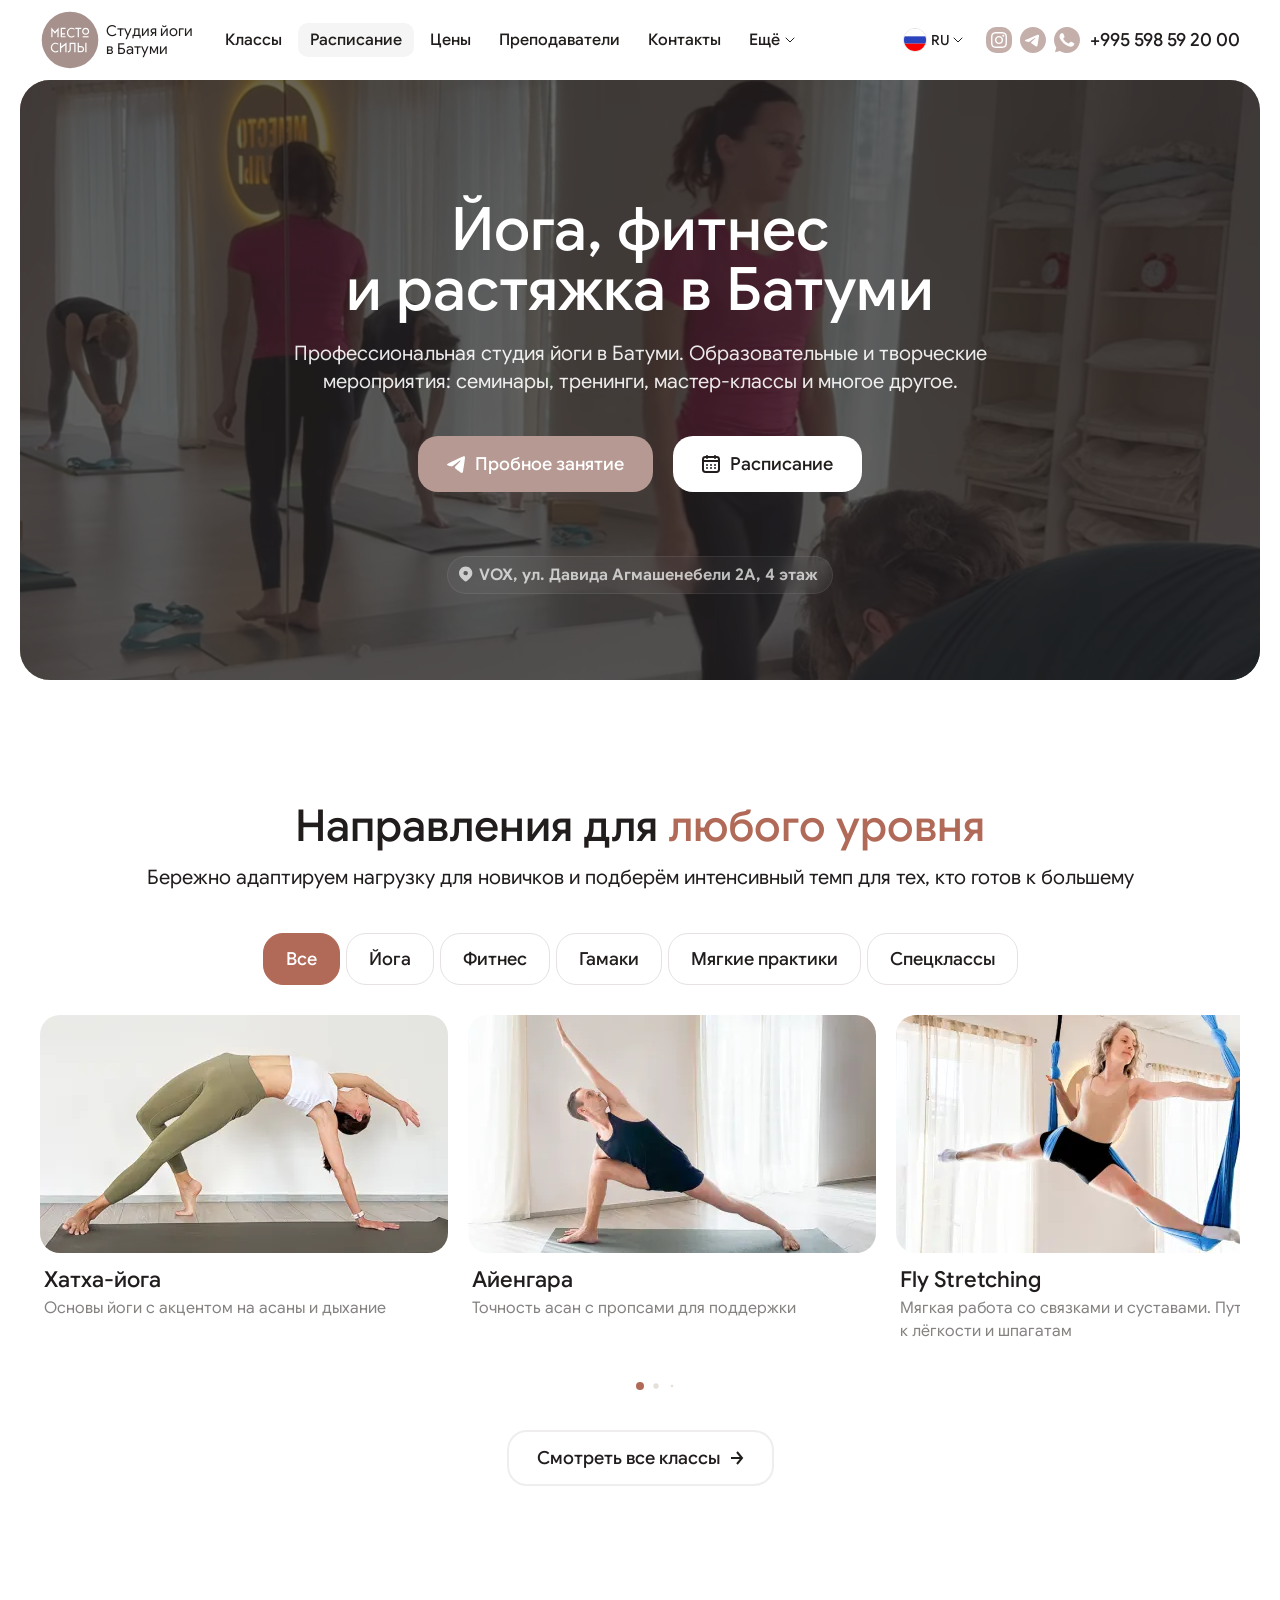
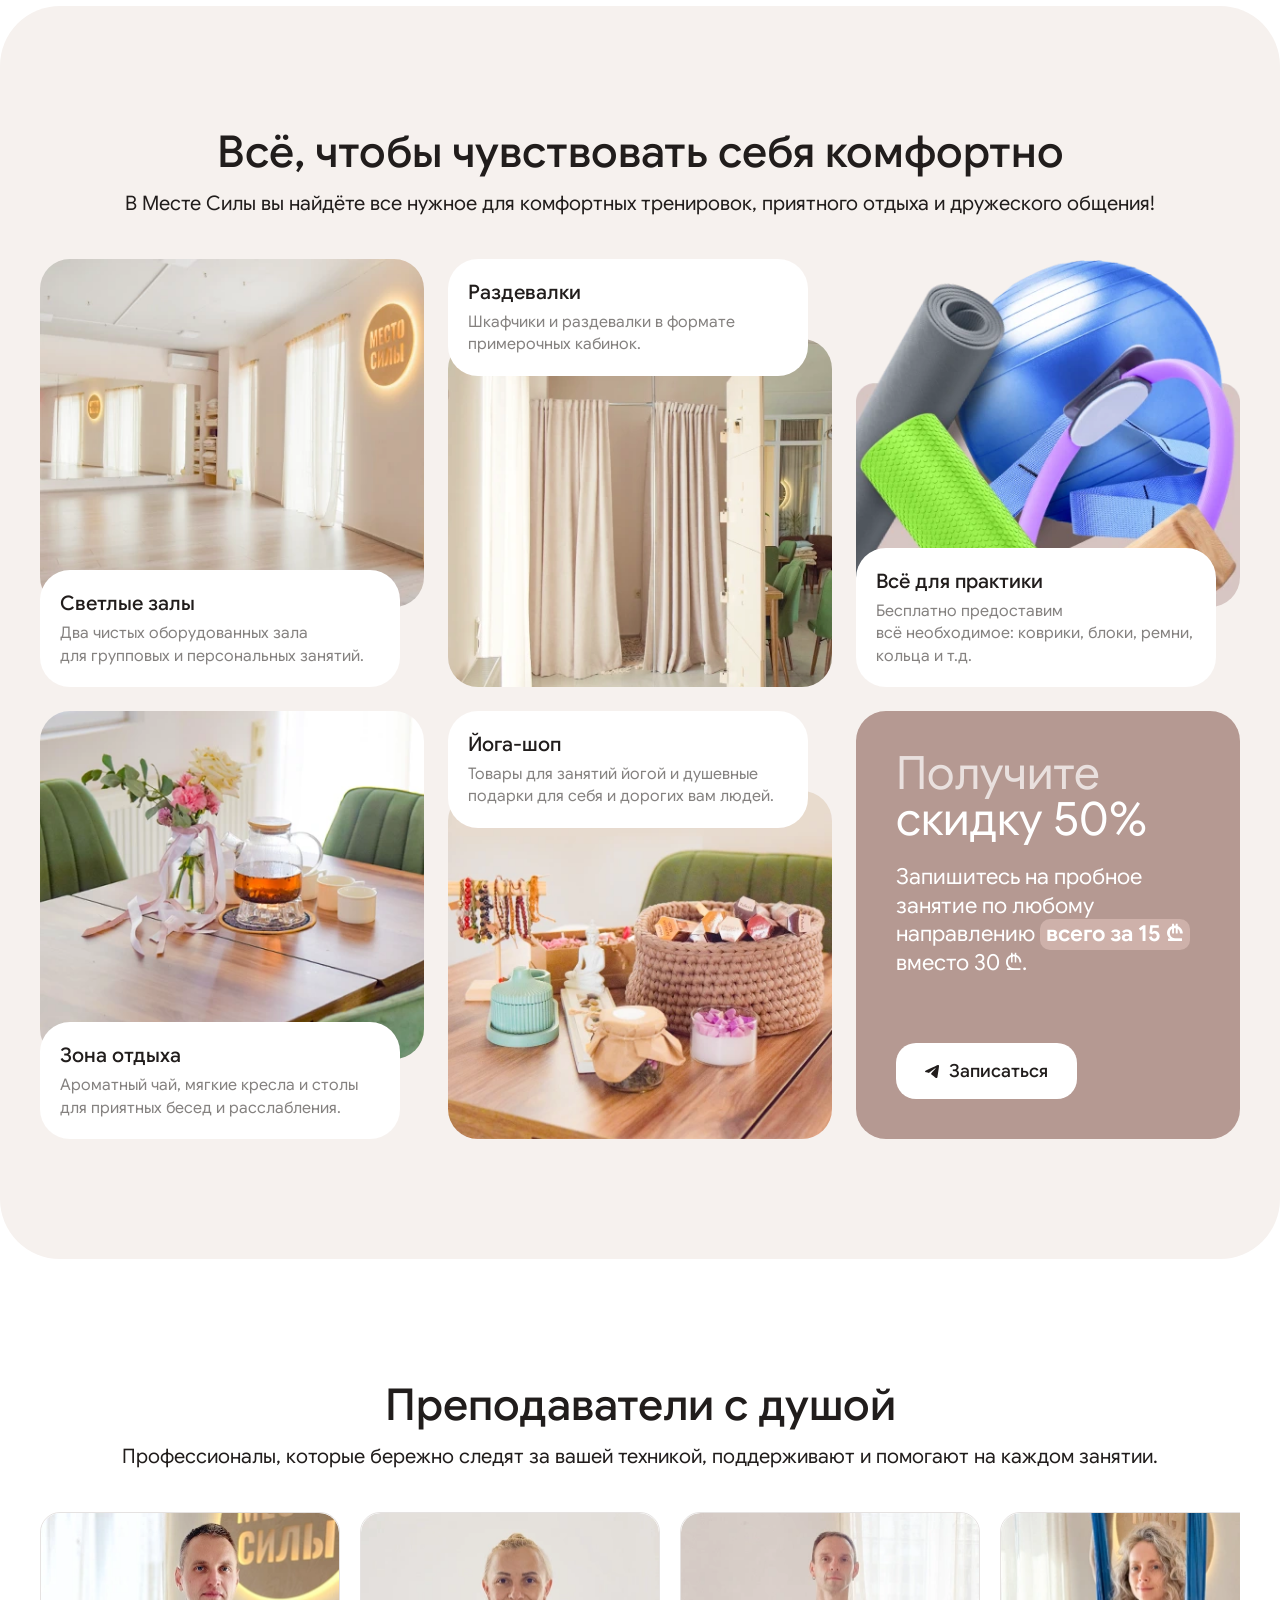
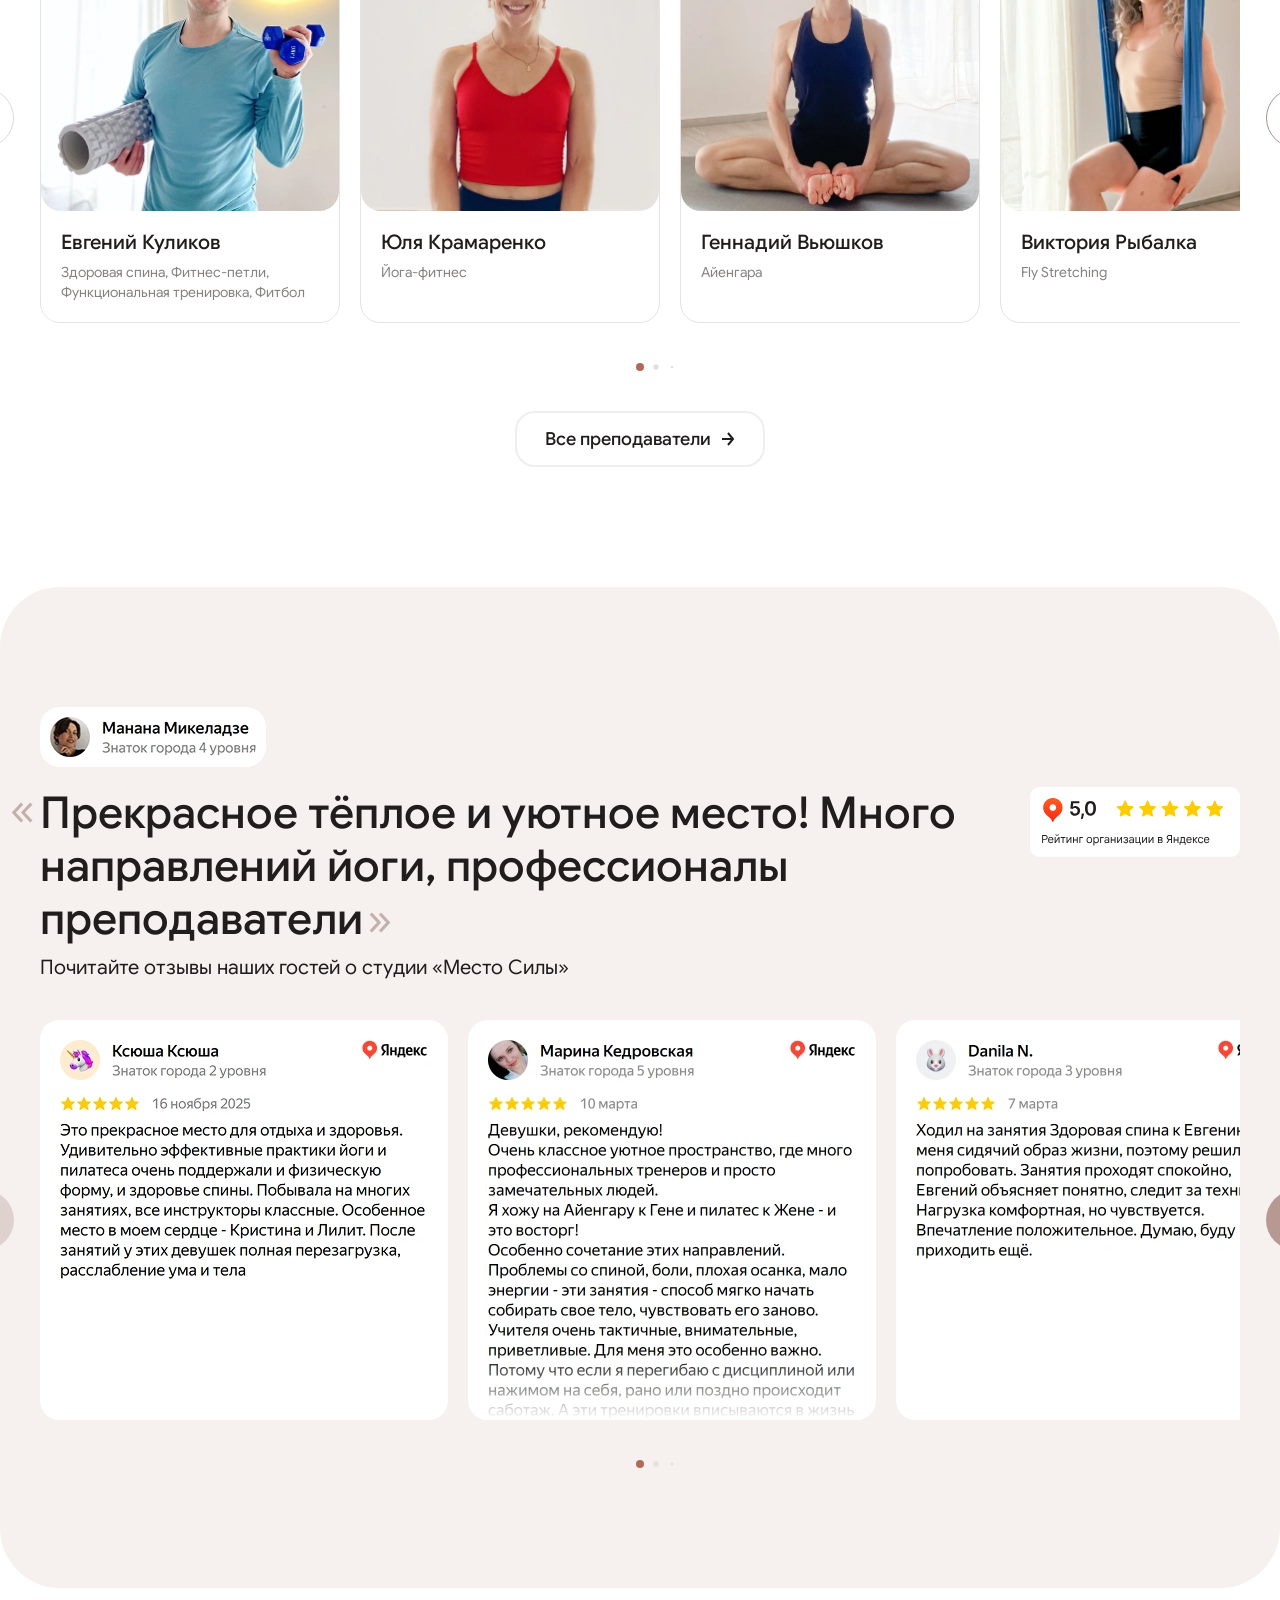
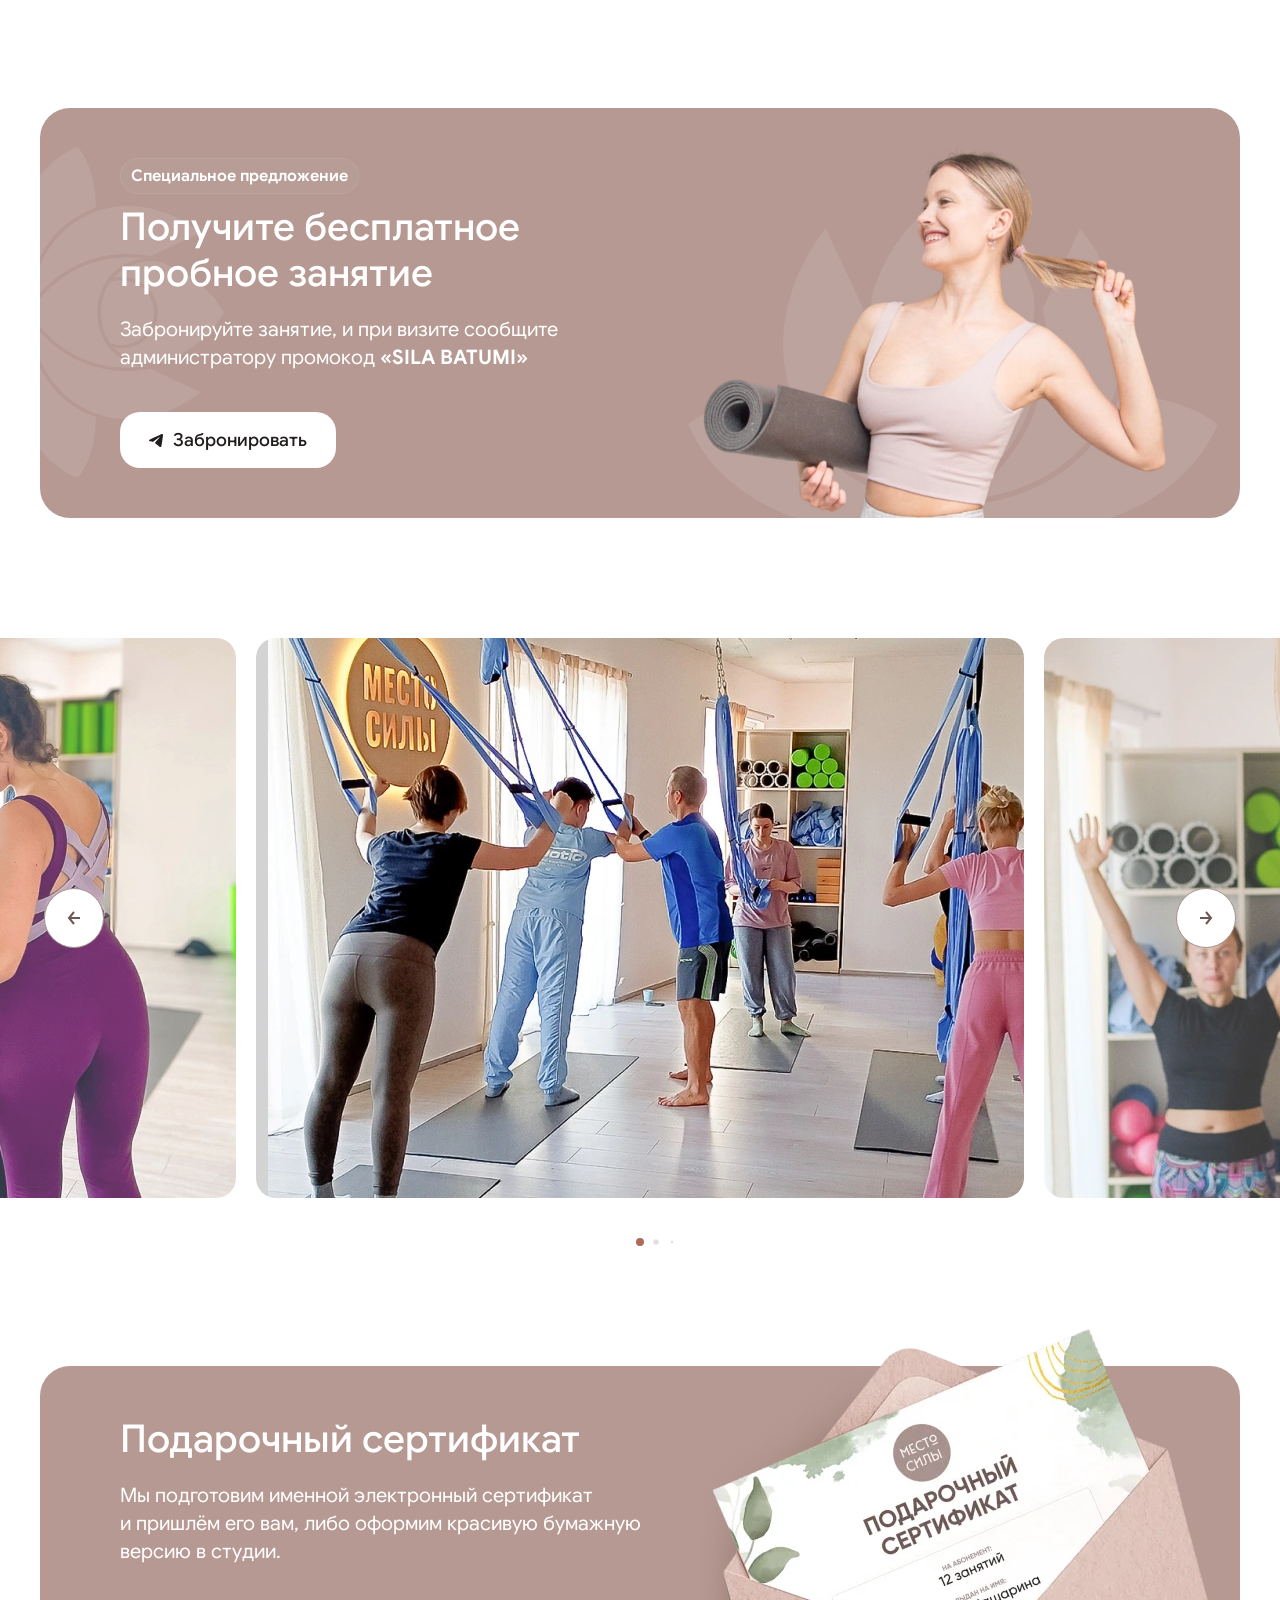
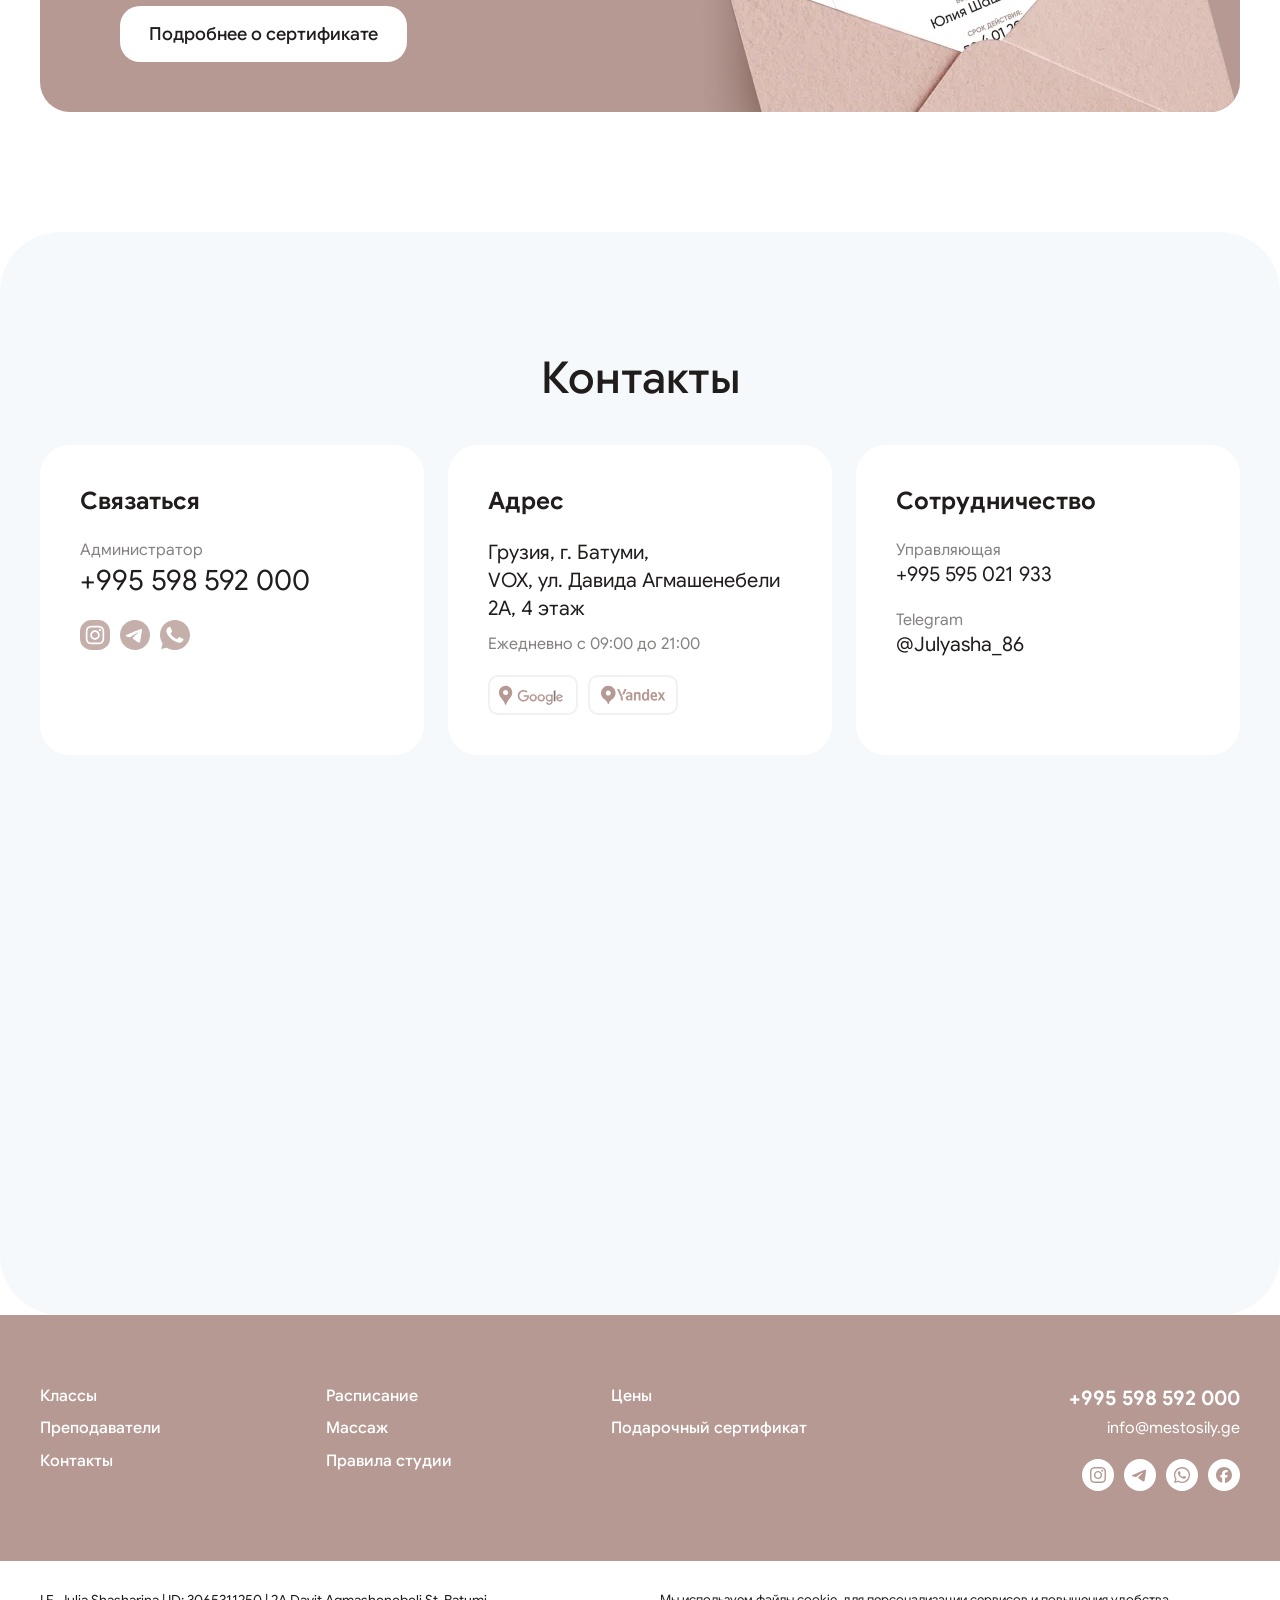
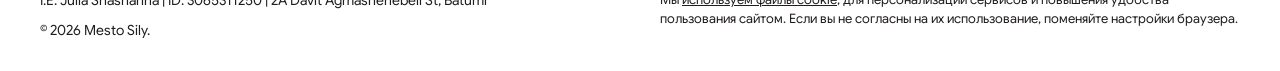
==== commit cb188ef3: "fixed gallery slider" ====
--- a/index.html
+++ b/index.html
@@ -995,20 +995,20 @@
                 </div>
             </div>
         </section>
-        <section class="gallery">
+        <section class="slider-gallery">
             <div class="container">
-                <div class="gallery__wrapper ">
-                    <div class="gallery__slider-wrapper custom-slider">
+                <div class="slider-gallery__wrapper ">
+                    <div class="slider-gallery__slider-wrapper custom-slider">
 
                         <div class="custom-slider__nav">
                             <div
-                                class="swiper-button-prev gallery__button-prev custom-slider__nav-prev custom-slider__nav--inside slider-button slider-button--outline">
+                                class="swiper-button-prev slider-gallery__button-prev custom-slider__nav-prev custom-slider__nav--inside slider-button slider-button--outline">
                                 <svg width="14" height="14">
                                     <use xlink:href="assets/img/common/sprite.svg#arrow-left"></use>
                                 </svg>
                             </div>
                             <div
-                                class="swiper-button-next gallery__button-next custom-slider__nav-next custom-slider__nav--inside slider-button slider-button--outline">
+                                class="swiper-button-next slider-gallery__button-next custom-slider__nav-next custom-slider__nav--inside slider-button slider-button--outline">
                                 <svg width="14" height="14">
                                     <use xlink:href="assets/img/common/sprite.svg#arrow-right"></use>
                                 </svg>
@@ -1016,36 +1016,36 @@
                         </div>
 
                         <div class="swiper js-slider-gallery custom-slider__swiper--visible">
-                            <div class="swiper-wrapper gallery__slider-wrapper">
+                            <div class="swiper-wrapper slider-gallery__slider-wrapper">
                                 <!-- карточки -->
-                                <div class="swiper-slide gallery__item">
+                                <div class="swiper-slide slider-gallery__item">
                                     <img src="assets/img/content/gallery/home/photo-01.webp" alt="Фитнес-петли"
-                                        class="gallery__img" loading="lazy">
+                                        class="slider-gallery__img" loading="lazy">
                                     <div class="swiper-lazy-preloader"></div>
                                 </div>
-                                <div class="swiper-slide gallery__item">
+                                <div class="swiper-slide slider-gallery__item">
                                     <img src="assets/img/content/gallery/home/photo-02.webp" alt="Фитнес-петли"
-                                        class="gallery__img" loading="lazy">
+                                        class="slider-gallery__img" loading="lazy">
                                     <div class="swiper-lazy-preloader"></div>
                                 </div>
-                                <div class="swiper-slide gallery__item">
+                                <div class="swiper-slide slider-gallery__item">
                                     <img src="assets/img/content/gallery/home/photo-03.webp" alt="Фитнес-петли"
-                                        class="gallery__img" loading="lazy">
+                                        class="slider-gallery__img" loading="lazy">
                                     <div class="swiper-lazy-preloader"></div>
                                 </div>
-                                <div class="swiper-slide gallery__item">
+                                <div class="swiper-slide slider-gallery__item">
                                     <img src="assets/img/content/gallery/home/photo-04.webp" alt="Фитнес-петли"
-                                        class="gallery__img" loading="lazy">
+                                        class="slider-gallery__img" loading="lazy">
                                     <div class="swiper-lazy-preloader"></div>
                                 </div>
-                                <div class="swiper-slide gallery__item">
+                                <div class="swiper-slide slider-gallery__item">
                                     <img src="assets/img/content/gallery/home/photo-05.webp" alt="Фитнес-петли"
-                                        class="gallery__img" loading="lazy">
+                                        class="slider-gallery__img" loading="lazy">
                                     <div class="swiper-lazy-preloader"></div>
                                 </div>
-                                <div class="swiper-slide gallery__item">
+                                <div class="swiper-slide slider-gallery__item">
                                     <img src="assets/img/content/gallery/home/photo-06.webp" alt="Фитнес-петли"
-                                        class="gallery__img" loading="lazy">
+                                        class="slider-gallery__img" loading="lazy">
                                     <div class="swiper-lazy-preloader"></div>
                                 </div>
 
--- a/assets/css/main.css
+++ b/assets/css/main.css
@@ -2436,43 +2436,41 @@
   }
 }
 
-.gallery {
+.slider-gallery {
   overflow: hidden;
   margin-bottom: 120px;
 }
 @media (max-width: 1239px) {
-  .gallery {
+  .slider-gallery {
     margin-bottom: 90px;
   }
 }
 @media (max-width: 1023px) {
-  .gallery {
+  .slider-gallery {
     margin-bottom: 60px;
   }
 }
-.gallery .swiper {
+.slider-gallery .swiper {
   overflow: visible;
 }
-.gallery__slider-wrapper {
+.slider-gallery__slider-wrapper {
   cursor: grab;
 }
-.gallery__slider-wrapper:active {
+.slider-gallery__slider-wrapper:active {
   cursor: grabbing;
 }
-.gallery__item {
-  width: 768px;
+.slider-gallery__item {
+  display: flex;
+  justify-content: center;
+  max-width: 768px;
+  width: 100%;
   height: auto;
   transition: opacity 0.2s ease;
 }
-@media (max-width: 1023px) {
-  .gallery__item {
-    width: 100%;
-  }
-}
-.gallery__item:not(.swiper-slide-active) {
+.slider-gallery__item:not(.swiper-slide-active) {
   opacity: 0.8;
 }
-.gallery__img {
+.slider-gallery__img {
   width: auto;
   height: auto;
   min-height: 560px;
@@ -2482,12 +2480,12 @@
   background-color: #858280;
 }
 @media (max-width: 1023px) {
-  .gallery__img {
+  .slider-gallery__img {
     min-height: auto;
   }
 }
 @media (max-width: 560px) {
-  .gallery__img {
+  .slider-gallery__img {
     border-radius: 10px;
   }
 }
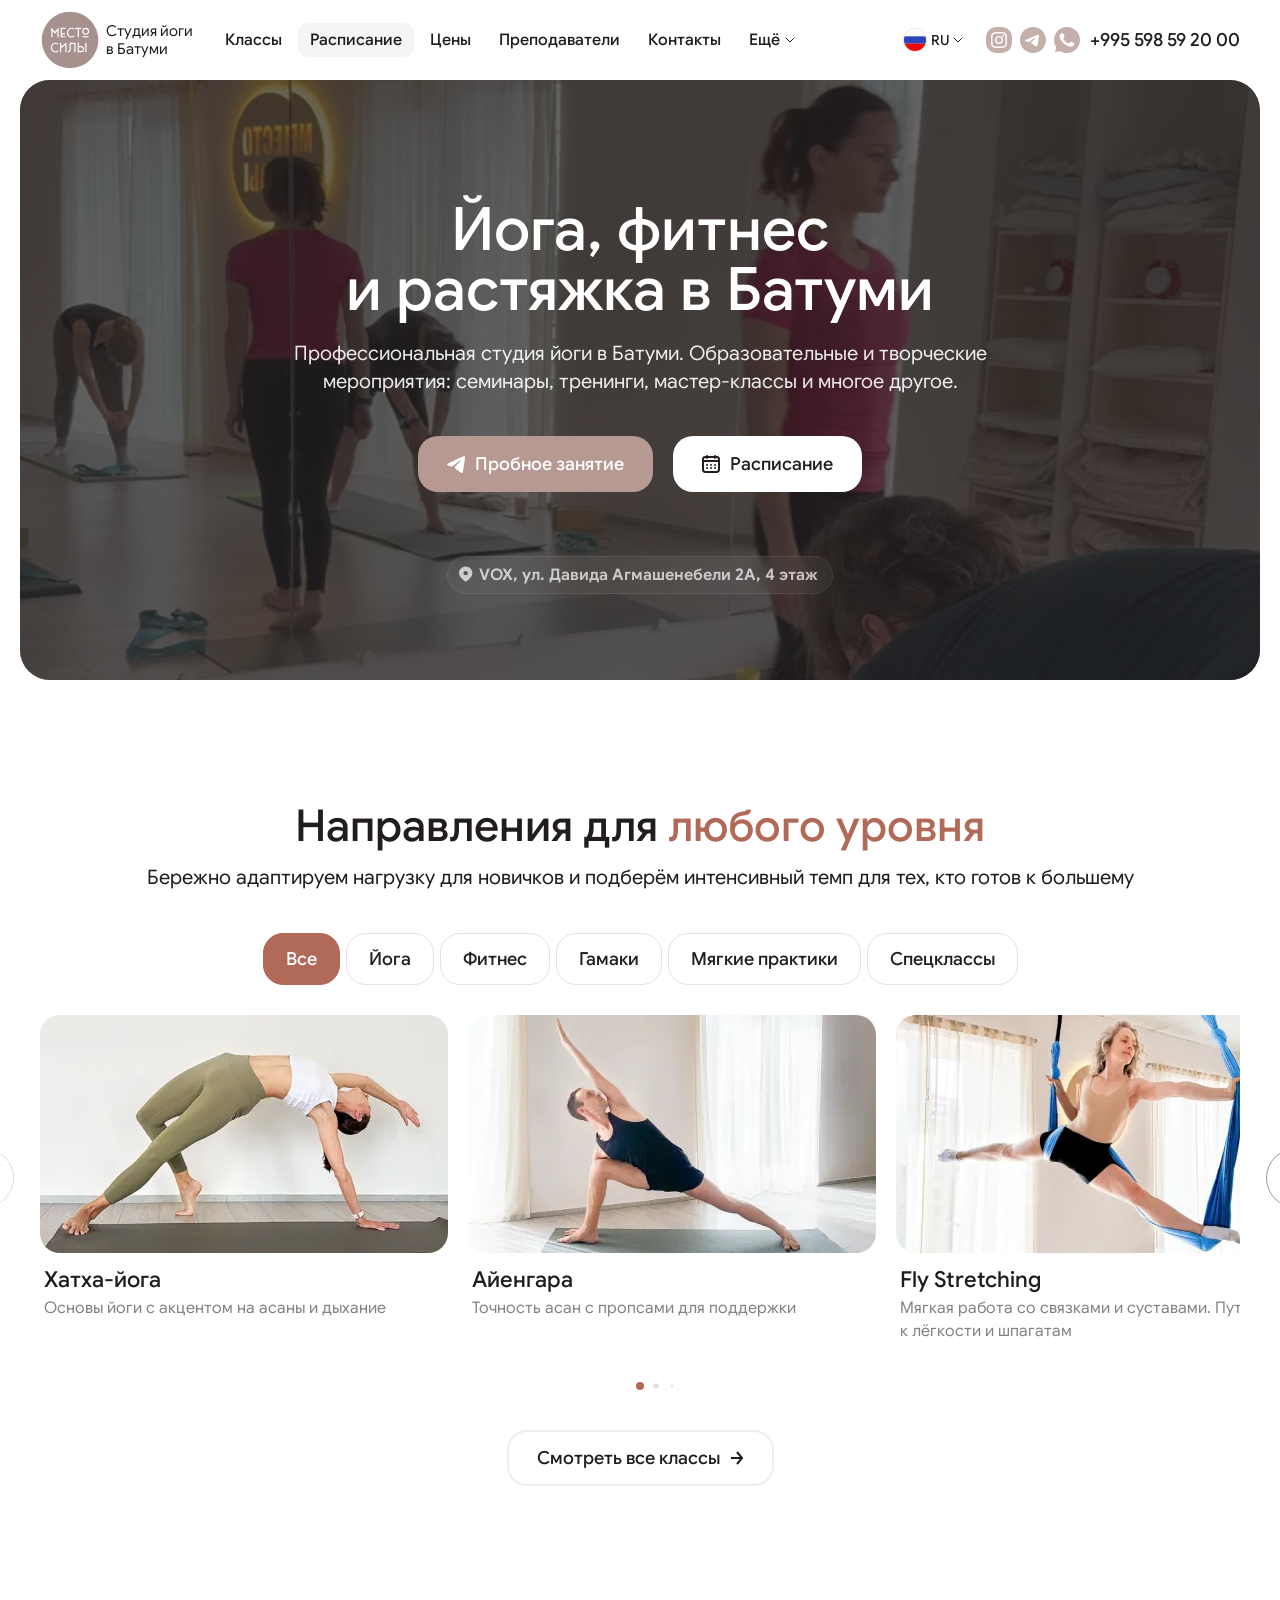
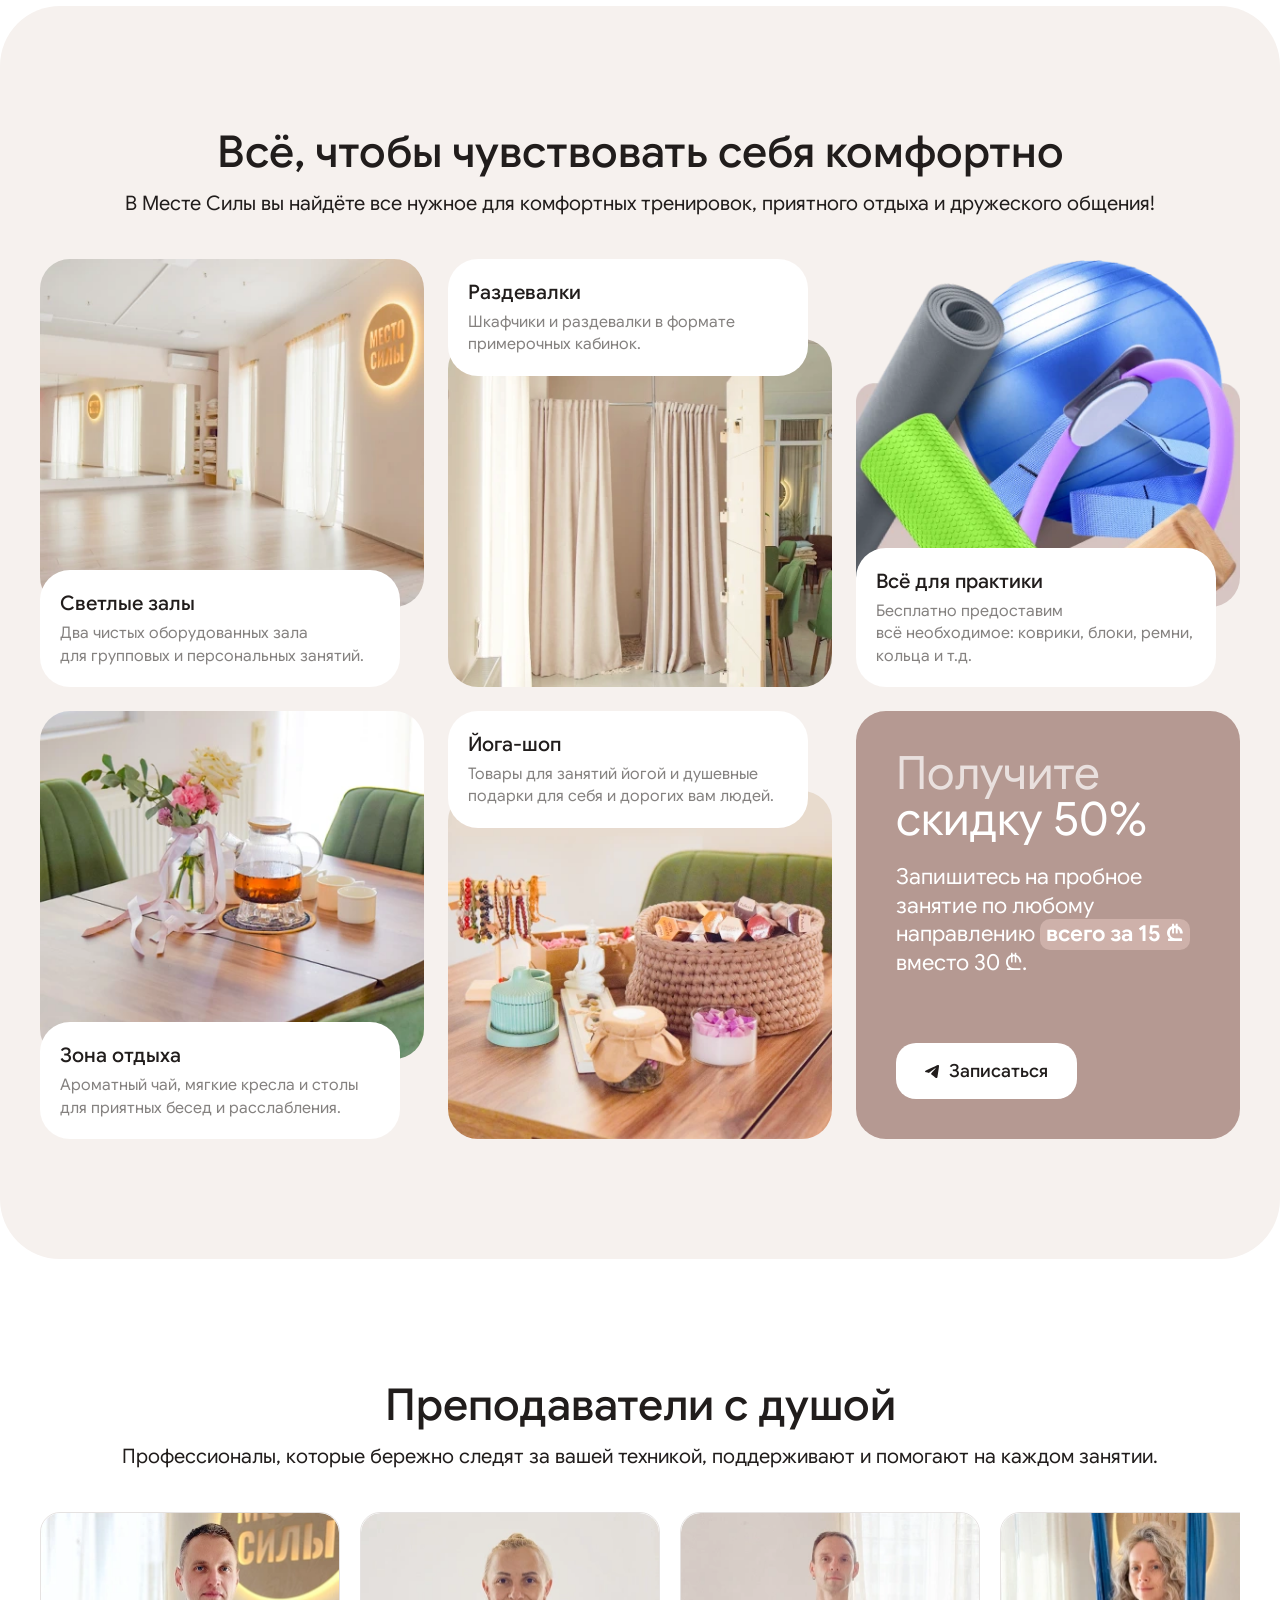
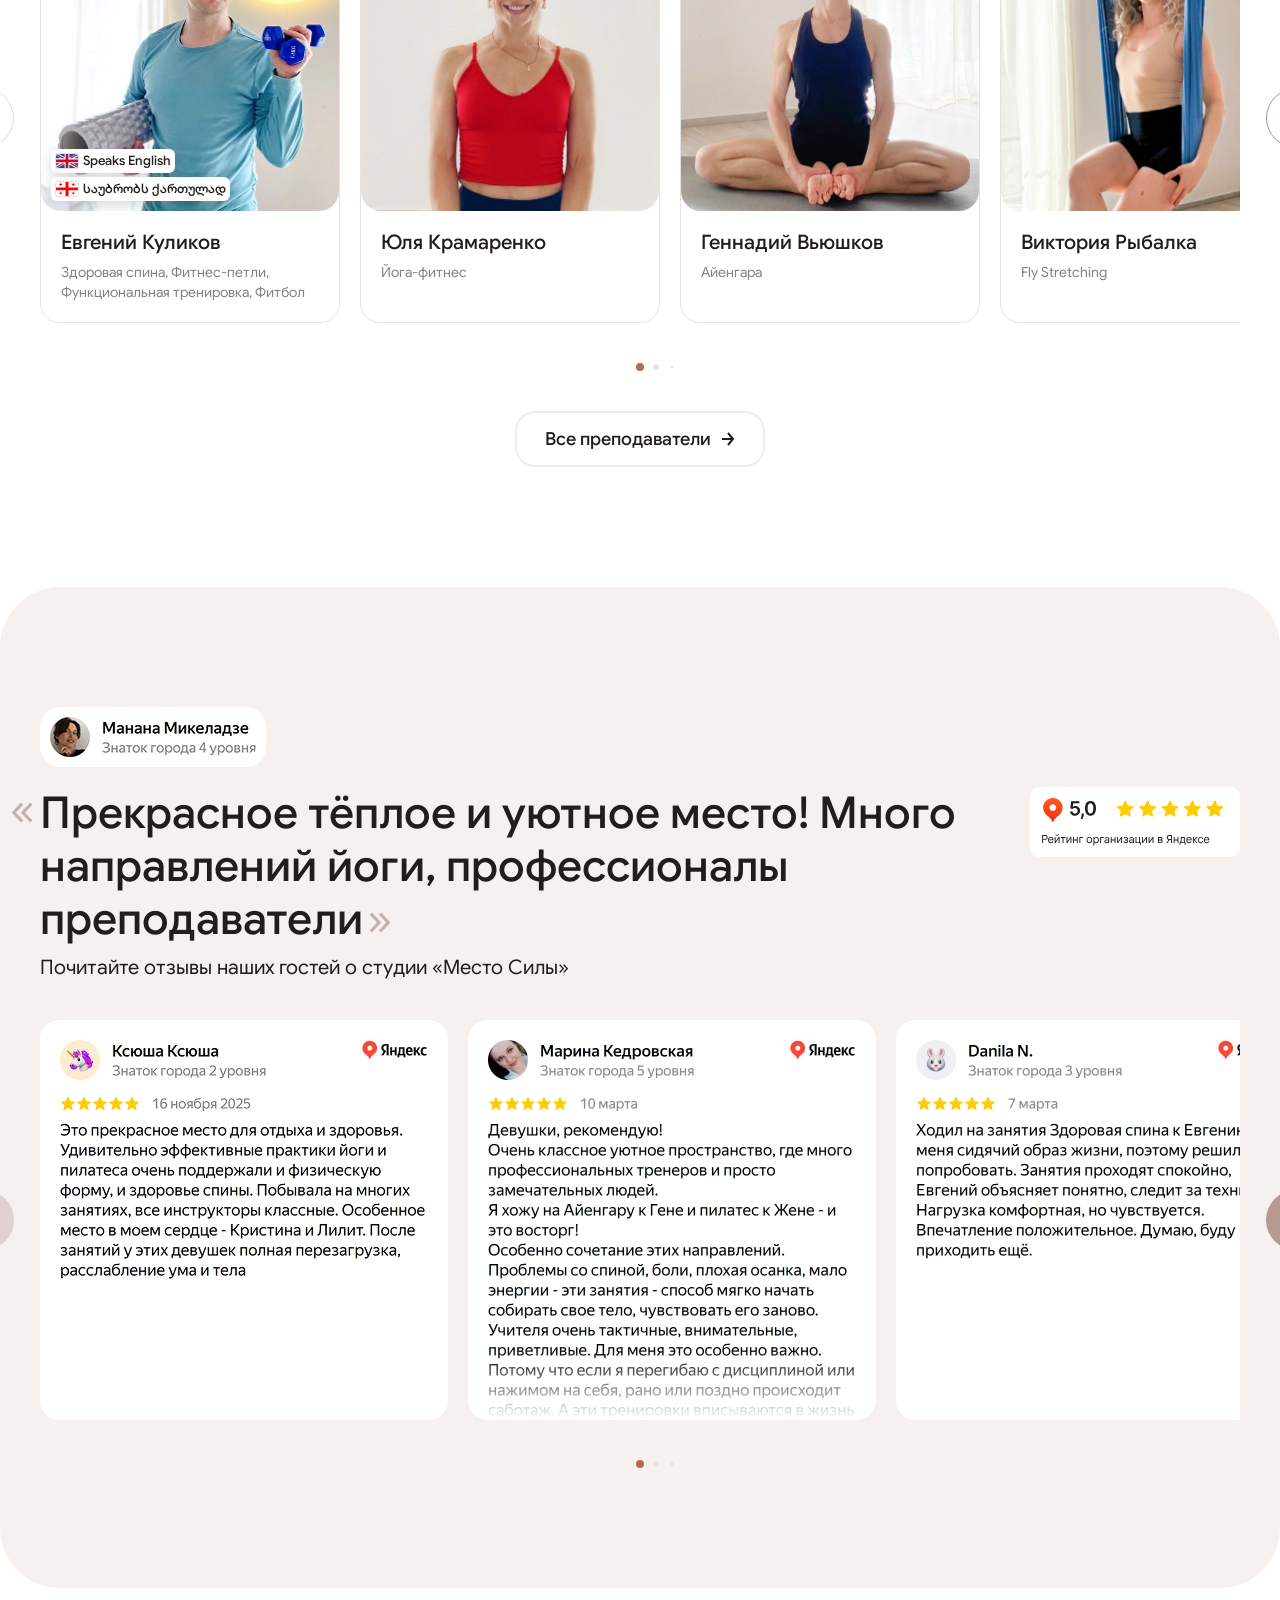
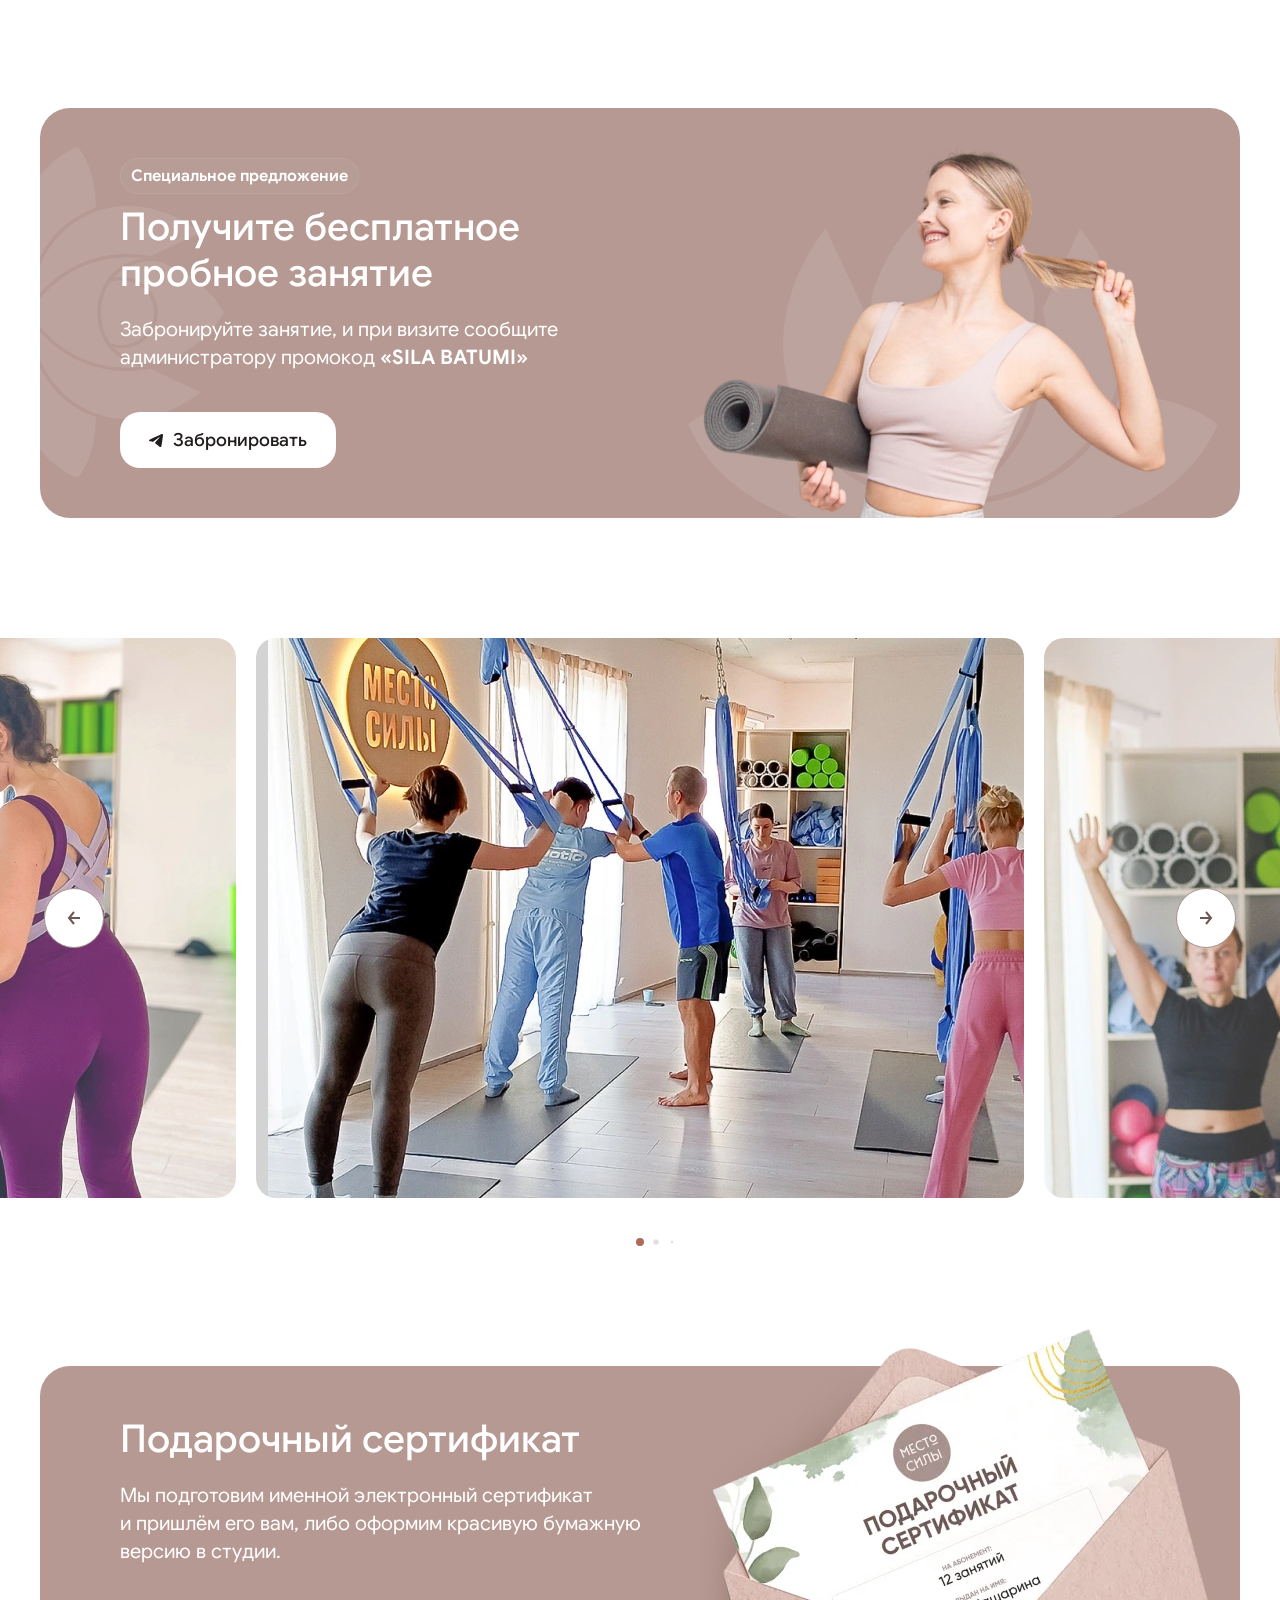
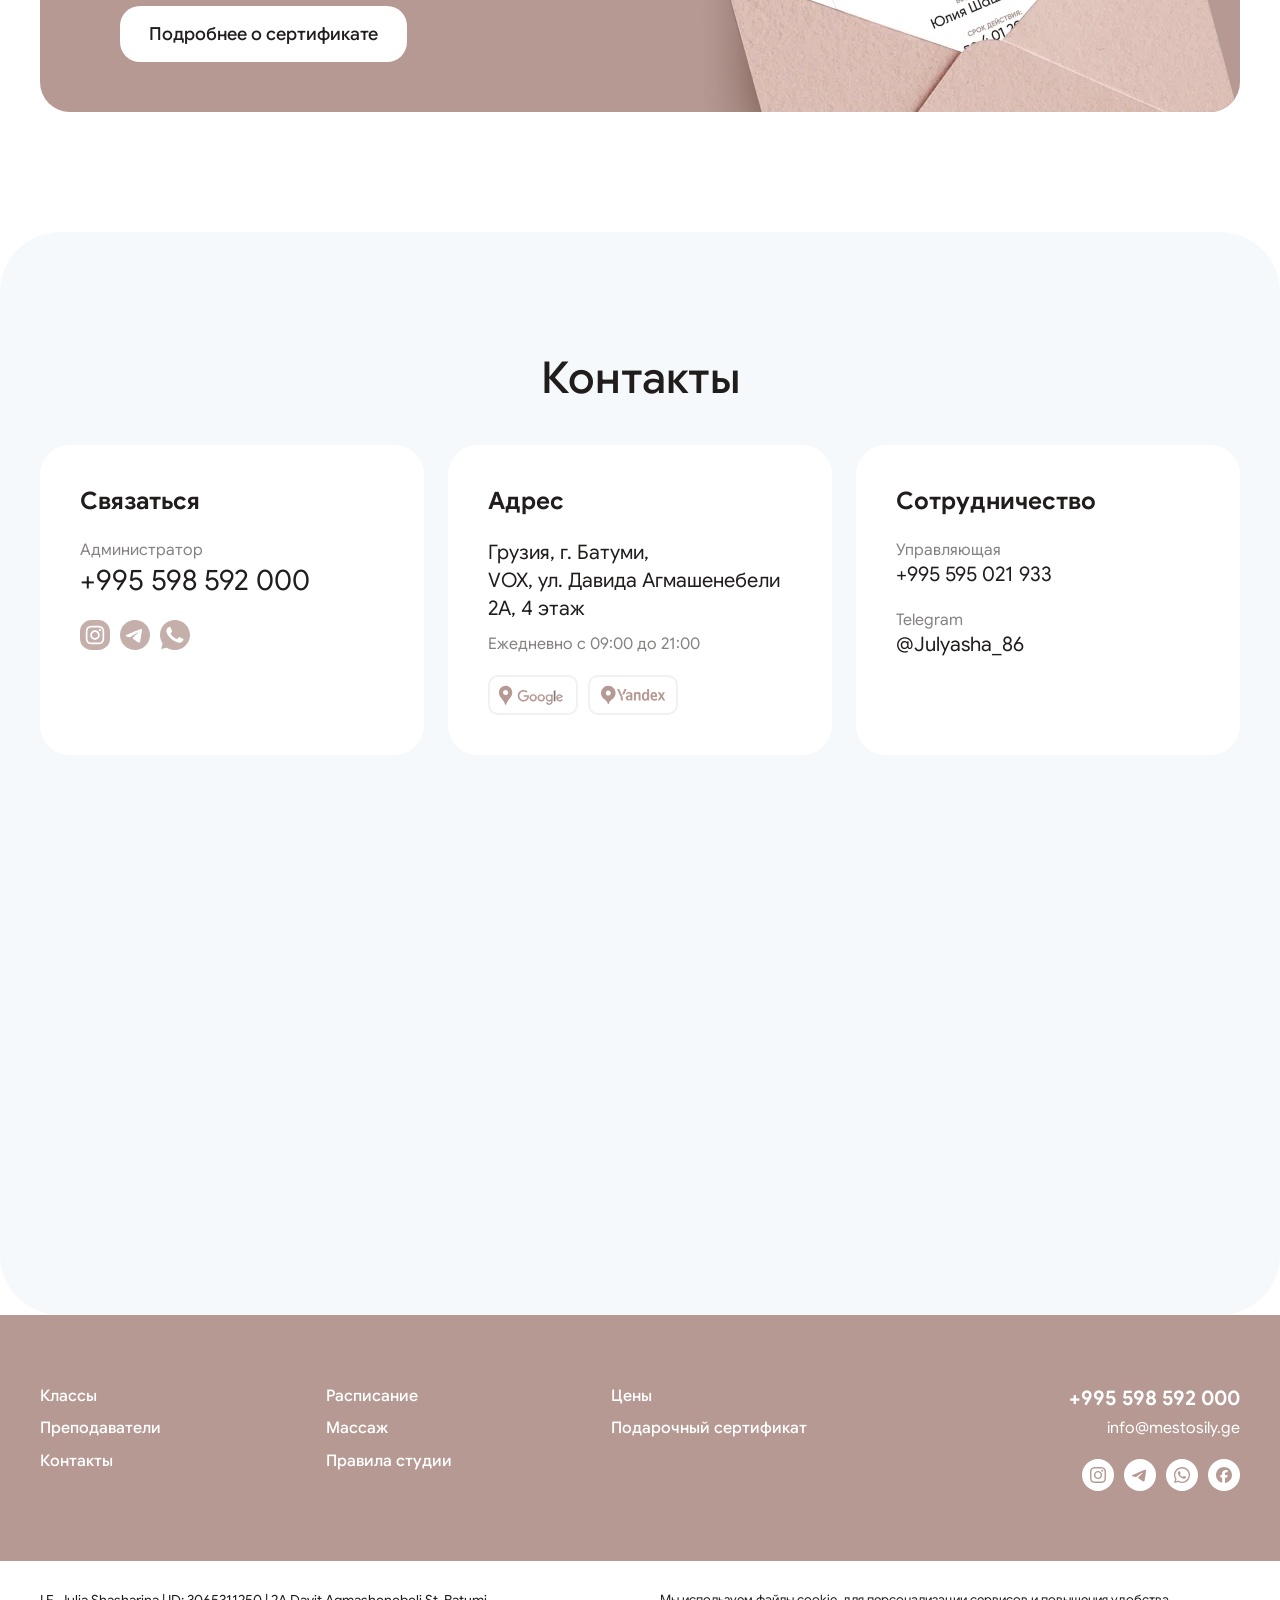
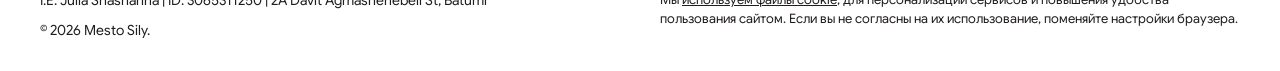
==== commit f02745c6: "fixed tag Arcticle" ====
--- a/index.html
+++ b/index.html
@@ -267,7 +267,8 @@
                                 <div class="swiper-wrapper js-filter-container">
                                     <!-- карточки -->
                                     <div class="swiper-slide slider-classes__item js-filter-item" data-category="yoga">
-                                        <a href="#" class="card-class">
+                                        <article class="card-class">
+                                            <a href="#" class="card-class__link">
                                             <div class="card-class__img">
                                                 <img src="assets/img/content/classes/hatha-yoga.webp" alt="Хатха-йога"
                                                     loading="lazy">
@@ -280,10 +281,12 @@
                                                 </p>
                                             </div>
                                         </a>
+                                    </article>
                                     </div>
                                     <div class="swiper-slide slider-classes__item js-filter-item"
                                         data-category="yoga soft">
-                                        <a href="#" class="card-class">
+                                        <article class="card-class">
+                                            <a href="#" class="card-class__link">
                                             <div class="card-class__img">
                                                 <img src="assets/img/content/classes/iyengar-yoga.webp" alt="Айенгара"
                                                     loading="lazy">
@@ -294,10 +297,12 @@
                                                 <p class="card-class__text">Точность асан с пропсами для поддержки</p>
                                             </div>
                                         </a>
+                                    </article>
                                     </div>
                                     <div class="swiper-slide slider-classes__item js-filter-item"
                                         data-category="hammocks">
-                                        <a href="#" class="card-class">
+                                        <article class="card-class">
+                                            <a href="#" class="card-class__link">
                                             <div class="card-class__img">
                                                 <img src="assets/img/content/classes/fly-stretching.webp"
                                                     alt="Fly Stretching" loading="lazy">
@@ -309,10 +314,12 @@
                                                     к лёгкости и шпагатам</p>
                                             </div>
                                         </a>
+                                    </article>
                                     </div>
                                     <div class="swiper-slide slider-classes__item js-filter-item"
                                         data-category="fitness">
-                                        <a href="#" class="card-class">
+                                        <article class="card-class">
+                                            <a href="#" class="card-class__link">
                                             <div class="card-class__img">
                                                 <img src="assets/img/content/classes/fitball.webp" alt="Фитбол"
                                                     loading="lazy">
@@ -324,10 +331,12 @@
                                                     и тонуса</p>
                                             </div>
                                         </a>
+                                    </article>
                                     </div>
                                     <div class="swiper-slide slider-classes__item js-filter-item"
                                         data-category="fitness">
-                                        <a href="#" class="card-class">
+                                        <article class="card-class">
+                                            <a href="#" class="card-class__link">
                                             <div class="card-class__img">
                                                 <img src="assets/img/content/classes/suspension-training.webp"
                                                     alt="Фитнес-петли" loading="lazy">
@@ -339,9 +348,11 @@
                                                     тела</p>
                                             </div>
                                         </a>
+                                    </article>
                                     </div>
                                     <div class="swiper-slide slider-classes__item js-filter-item" data-category="soft">
-                                        <a href="#" class="card-class">
+                                        <article class="card-class">
+                                            <a href="#" class="card-class__link">
                                             <div class="card-class__img">
                                                 <img src="assets/img/content/classes/pilates.webp" alt="Пилатес"
                                                     loading="lazy">
@@ -353,9 +364,11 @@
                                                     и гибкости</p>
                                             </div>
                                         </a>
+                                    </article>
                                     </div>
                                     <div class="swiper-slide slider-classes__item js-filter-item" data-category="yoga">
-                                        <a href="#" class="card-class">
+                                        <article class="card-class">
+                                            <a href="#" class="card-class__link">
                                             <div class="card-class__img">
                                                 <img src="assets/img/content/classes/ishvara-yoga.webp"
                                                     alt="Ишвара-йога" loading="lazy">
@@ -367,10 +380,12 @@
                                                     с сознанием</p>
                                             </div>
                                         </a>
+                                    </article>
                                     </div>
                                     <div class="swiper-slide slider-classes__item js-filter-item"
                                         data-category="yoga fitness special">
-                                        <a href="#" class="card-class">
+                                        <article class="card-class">
+                                            <a href="#" class="card-class__link">
                                             <div class="card-class__img">
                                                 <div class="card-class__tag-wrapper">
                                                     <div class="card-class__tag card-class__tag--special">Спецклассы
@@ -386,10 +401,12 @@
                                                     доверия и массажа</p>
                                             </div>
                                         </a>
+                                    </article>
                                     </div>
                                     <div class="swiper-slide slider-classes__item js-filter-item"
                                         data-category="yoga soft special">
-                                        <a href="#" class="card-class">
+                                        <article class="card-class">
+                                            <a href="#" class="card-class__link">
                                             <div class="card-class__img">
                                                 <div class="card-class__tag-wrapper">
                                                     <div class="card-class__tag card-class__tag--special">Спецклассы
@@ -405,10 +422,12 @@
                                                     к родам</p>
                                             </div>
                                         </a>
+                                    </article>
                                     </div>
                                     <div class="swiper-slide slider-classes__item js-filter-item"
                                         data-category="yoga hammocks">
-                                        <a href="#" class="card-class">
+                                        <article class="card-class">
+                                            <a href="#" class="card-class__link">
                                             <div class="card-class__img">
                                                 <img src="assets/img/content/classes/aerial-yoga.webp"
                                                     alt="Йога в гамаках" loading="lazy">
@@ -420,10 +439,12 @@
                                                     спины</p>
                                             </div>
                                         </a>
+                                    </article>
                                     </div>
                                     <div class="swiper-slide slider-classes__item js-filter-item"
                                         data-category="hammocks fitness">
-                                        <a href="#" class="card-class">
+                                        <article class="card-class">
+                                            <a href="#" class="card-class__link">
                                             <div class="card-class__img">
                                                 <img src="assets/img/content/classes/fly-fitness.webp" alt="Fly fitness"
                                                     loading="lazy">
@@ -435,10 +456,12 @@
                                                 </p>
                                             </div>
                                         </a>
+                                    </article>
                                     </div>
                                     <div class="swiper-slide slider-classes__item js-filter-item"
                                         data-category="yoga fitness">
-                                        <a href="#" class="card-class">
+                                        <article class="card-class">
+                                            <a href="#" class="card-class__link">
                                             <div class="card-class__img">
                                                 <img src="assets/img/content/classes/yoga-fitness.webp"
                                                     alt="Йога фитнес" loading="lazy">
@@ -450,9 +473,11 @@
                                                     и гибкости</p>
                                             </div>
                                         </a>
+                                    </article>
                                     </div>
                                     <div class="swiper-slide slider-classes__item js-filter-item" data-category="soft">
-                                        <a href="#" class="card-class">
+                                        <article class="card-class">
+                                            <a href="#" class="card-class__link">
                                             <div class="card-class__img">
                                                 <img src="assets/img/content/classes/healthy-back.webp"
                                                     alt="Здоровая спина" loading="lazy">
@@ -464,10 +489,12 @@
                                                     с позвоночника</p>
                                             </div>
                                         </a>
+                                    </article>
                                     </div>
                                     <div class="swiper-slide slider-classes__item js-filter-item"
                                         data-category="fitness">
-                                        <a href="#" class="card-class">
+                                        <article class="card-class">
+                                            <a href="#" class="card-class__link">
                                             <div class="card-class__img">
                                                 <img src="assets/img/content/classes/functional-training.webp"
                                                     alt="Функциональная тренировка" loading="lazy">
@@ -479,10 +506,12 @@
                                                     в жизни</p>
                                             </div>
                                         </a>
+                                    </article>
                                     </div>
                                     <div class="swiper-slide slider-classes__item js-filter-item"
                                         data-category="fitness">
-                                        <a href="#" class="card-class">
+                                        <article class="card-class">
+                                            <a href="#" class="card-class__link">
                                             <div class="card-class__img">
                                                 <img src="assets/img/content/classes/zumba.webp" alt="Зумба"
                                                     loading="lazy">
@@ -493,10 +522,12 @@
                                                 <p class="card-class__text">Латиноамериканские динамичные танцы</p>
                                             </div>
                                         </a>
+                                    </article>
                                     </div>
                                     <div class="swiper-slide slider-classes__item js-filter-item"
                                         data-category="yoga soft">
-                                        <a href="#" class="card-class">
+                                        <article class="card-class">
+                                            <a href="#" class="card-class__link">
                                             <div class="card-class__img">
                                                 <div class="card-class__tag-wrapper">
                                                     <div class="card-class__tag card-class__tag--personally">Персонально
@@ -514,6 +545,7 @@
                                                     сна</p>
                                             </div>
                                         </a>
+                                    </article>
                                     </div>
 
                                     <!-- конец карточки -->
@@ -661,7 +693,8 @@
                                 <div class="swiper-wrapper">
                                     <!-- карточки -->
                                     <div class="swiper-slide slider-teachers__item">
-                                        <a href="#" class="card-teacher">
+                                        <article class="card-teacher">
+                                            <a href="#" class="card-teacher__link">
                                             <div class="card-teacher__img">
                                                 <img src="assets/img/content/teachers/evgeniy-kulikov.webp"
                                                     alt="Евгений Куликов" loading="lazy">
@@ -681,9 +714,11 @@
                                                 </p>
                                             </div>
                                         </a>
-                                    </div>
+                                    </article>
+                                </div>
                                     <div class="swiper-slide slider-teachers__item">
-                                        <a href="#" class="card-teacher">
+                                        <article class="card-teacher">
+                                            <a href="#" class="card-teacher__link">
                                             <div class="card-teacher__img">
                                                 <img src="assets/img/content/teachers/yulya-kramarenko.webp"
                                                     alt="Юля Крамаренко" loading="lazy">
@@ -696,9 +731,11 @@
                                                 </p>
                                             </div>
                                         </a>
-                                    </div>
+                                    </article>
+                                </div>
                                     <div class="swiper-slide slider-teachers__item">
-                                        <a href="#" class="card-teacher">
+                                        <article class="card-teacher">
+                                            <a href="#" class="card-teacher__link">
                                             <div class="card-teacher__img">
                                                 <img src="assets/img/content/teachers/gennadiy-vyushkov.webp"
                                                     alt="Геннадий Вьюшков" loading="lazy">
@@ -711,9 +748,11 @@
                                                 </p>
                                             </div>
                                         </a>
-                                    </div>
+                                    </article>
+                                </div>
                                     <div class="swiper-slide slider-teachers__item">
-                                        <a href="#" class="card-teacher">
+                                        <article class="card-teacher">
+                                            <a href="#" class="card-teacher__link">
                                             <div class="card-teacher__img">
                                                 <img src="assets/img/content/teachers/viktoriya-rybalka.webp"
                                                     alt="Виктория Рыбалка" loading="lazy">
@@ -726,9 +765,11 @@
                                                 </p>
                                             </div>
                                         </a>
-                                    </div>
+                                    </article>
+                                </div>
                                     <div class="swiper-slide slider-teachers__item">
-                                        <a href="#" class="card-teacher">
+                                        <article class="card-teacher">
+                                            <a href="#" class="card-teacher__link">
                                             <div class="card-teacher__img">
                                                 <img src="assets/img/content/teachers/olga-vakhrusheva.webp"
                                                     alt="Ольга Вахрушева" loading="lazy">
@@ -741,9 +782,11 @@
                                                 </p>
                                             </div>
                                         </a>
-                                    </div>
+                                    </article>
+                                </div>
                                     <div class="swiper-slide slider-teachers__item">
-                                        <a href="#" class="card-teacher">
+                                        <article class="card-teacher">
+                                            <a href="#" class="card-teacher__link">
                                             <div class="card-teacher__img">
                                                 <img src="assets/img/content/teachers/lilit-oganesyan.webp"
                                                     alt="Лилит Оганесян" loading="lazy">
@@ -756,9 +799,11 @@
                                                 </p>
                                             </div>
                                         </a>
-                                    </div>
+                                    </article>
+                                </div>
                                     <div class="swiper-slide slider-teachers__item">
-                                        <a href="#" class="card-teacher">
+                                        <article class="card-teacher">
+                                            <a href="#" class="card-teacher__link">
                                             <div class="card-teacher__img">
                                                 <img src="assets/img/content/teachers/oksana-alendukova.webp"
                                                     alt="Оксана Алендукова" loading="lazy">
@@ -772,9 +817,11 @@
                                                 </p>
                                             </div>
                                         </a>
-                                    </div>
+                                    </article>
+                                </div>
                                     <div class="swiper-slide slider-teachers__item">
-                                        <a href="#" class="card-teacher">
+                                        <article class="card-teacher">
+                                            <a href="#" class="card-teacher__link">
                                             <div class="card-teacher__img">
                                                 <img src="assets/img/content/teachers/evgeniya-yusupova.webp"
                                                     alt="Евгения Юсупова" loading="lazy">
@@ -788,9 +835,11 @@
                                                 </p>
                                             </div>
                                         </a>
-                                    </div>
+                                    </article>
+                                </div>
                                     <div class="swiper-slide slider-teachers__item">
-                                        <a href="#" class="card-teacher">
+                                        <article class="card-teacher">
+                                            <a href="#" class="card-teacher__link">
                                             <div class="card-teacher__img">
                                                 <img src="assets/img/content/teachers/evgeniya-plyasunova.webp"
                                                     alt="Евгения Плясунова" loading="lazy">
@@ -803,9 +852,11 @@
                                                 </p>
                                             </div>
                                         </a>
-                                    </div>
+                                    </article>
+                                </div>
                                     <div class="swiper-slide slider-teachers__item">
-                                        <a href="#" class="card-teacher">
+                                        <article class="card-teacher">
+                                            <a href="#" class="card-teacher__link">
                                             <div class="card-teacher__img">
                                                 <img src="assets/img/content/teachers/kristina-ropel.webp"
                                                     alt="Кристина Ропель" loading="lazy">
@@ -818,9 +869,11 @@
                                                 </p>
                                             </div>
                                         </a>
+                                    </article>
                                     </div>
                                     <div class="swiper-slide slider-teachers__item">
-                                        <a href="#" class="card-teacher">
+                                        <article class="card-teacher">
+                                            <a href="#" class="card-teacher__link">
                                             <div class="card-teacher__img">
                                                 <img src="assets/img/content/teachers/mariya-zanina.webp"
                                                     alt="Мария Занина" loading="lazy">
--- a/assets/css/main.css
+++ b/assets/css/main.css
@@ -160,6 +160,10 @@
 h6 {
   font-weight: 700;
   line-height: 1.2;
+}
+
+html {
+  scroll-behavior: smooth;
 }
 
 .is-open {
@@ -1731,36 +1735,38 @@
 
 .card-class {
   position: relative;
-  width: auto;
-  height: auto;
+  background-color: #FFFFFF;
+  height: 100%;
+}
+.card-class__link {
   display: flex;
   flex-direction: column;
   gap: 14px;
   text-decoration: none;
   color: inherit;
-  background-color: #FFFFFF;
+  height: 100%;
 }
 @media (hover: hover) {
-  .card-class:hover .card-class__img img {
+  .card-class__link:hover .card-class__img img {
     transform: scale(1.05);
   }
-  .card-class:hover .card-class__title {
+  .card-class__link:hover .card-class__title {
     color: #B16958;
   }
-  .card-class:hover .card-class__text {
+  .card-class__link:hover .card-class__text {
     color: #B16958;
   }
 }
-.card-class:focus-visible .card-class__img img {
+.card-class__link:focus-visible .card-class__img img {
   transform: scale(1.05);
 }
-.card-class:focus-visible .card-class__title {
+.card-class__link:focus-visible .card-class__title {
   color: #B16958;
 }
-.card-class:focus-visible .card-class__text {
+.card-class__link:focus-visible .card-class__text {
   color: #B16958;
 }
-.card-class:focus-visible {
+.card-class__link:focus-visible {
   outline: none;
 }
 .card-class__img {
@@ -1823,9 +1829,10 @@
   display: inline-flex;
   justify-content: center;
   align-items: center;
-  padding: 4px 10px;
-  border-radius: 20px;
+  padding: 6px 10px;
+  border-radius: 6px;
   font-size: 16px;
+  line-height: 1.2;
   pointer-events: none;
   box-shadow: 0px 4px 14px 0px rgba(0, 0, 0, 0.15);
 }
@@ -1836,44 +1843,49 @@
   }
 }
 .card-class__tag--personally {
-  background-color: #A78BFB;
+  background-color: #9E87D4;
   color: #FFFFFF;
 }
 .card-class__tag--special {
-  background-color: #69C983;
+  background-color: #72AF34;
   color: #FFFFFF;
 }
 
 .card-teacher {
-  display: flex;
-  flex-direction: column;
-  overflow: hidden;
+  background-color: #FFFFFF;
   border-radius: 20px;
   border: 1px solid #E5E2E1;
+  overflow: hidden;
   height: 100%;
-  background-color: #FFFFFF;
+}
+.card-teacher__link {
+  display: flex;
+  flex-direction: column;
+  height: 100%;
+  text-decoration: none;
+  color: inherit;
 }
 @media (hover: hover) {
-  .card-teacher:hover .card-teacher__img img {
+  .card-teacher__link:hover .card-teacher__img img {
     transform: scale(1.05);
   }
-  .card-teacher:hover .card-teacher__title {
+  .card-teacher__link:hover .card-teacher__title {
     color: #B16958;
   }
-  .card-teacher:hover .card-teacher__text {
+  .card-teacher__link:hover .card-teacher__text {
     color: #B16958;
   }
 }
-.card-teacher:focus-visible .card-teacher__img img {
+.card-teacher__link:focus-visible .card-teacher__img img {
   transform: scale(1.05);
 }
-.card-teacher:focus-visible .card-teacher__title {
+.card-teacher__link:focus-visible .card-teacher__title {
   color: #B16958;
 }
-.card-teacher:focus-visible .card-teacher__text {
+.card-teacher__link:focus-visible .card-teacher__text {
   color: #B16958;
 }
-.card-teacher:focus-visible {
+.card-teacher__link:focus-visible {
   outline: none;
 }
 .card-teacher__img {
@@ -2685,6 +2697,9 @@
   }
 }
 .filter__btn {
+  display: block;
+  width: 100%;
+  text-align: center;
   padding: 16px 22px;
   border-radius: 20px;
   font-size: 18px;
@@ -4613,4 +4628,37 @@
   font-weight: 400;
   line-height: 1.4;
   text-align: center;
+}
+
+.prices-intro {
+  overflow: hidden;
+  padding-bottom: 120px;
+  margin-bottom: 120px;
+}
+@media (max-width: 1239px) {
+  .prices-intro {
+    padding: 90px 0;
+    margin-bottom: 90px;
+  }
+}
+@media (max-width: 1023px) {
+  .prices-intro {
+    padding: 60px 0;
+    margin-bottom: 60px;
+  }
+}
+.prices-intro__inner {
+  display: flex;
+  flex-direction: column;
+  align-items: center;
+  gap: 30px;
+}
+.prices-intro__nav {
+  width: 100%;
+  margin-bottom: 40px;
+}
+@media (max-width: 560px) {
+  .prices-intro__nav {
+    margin-bottom: 24px;
+  }
 }/*# sourceMappingURL=main.css.map */
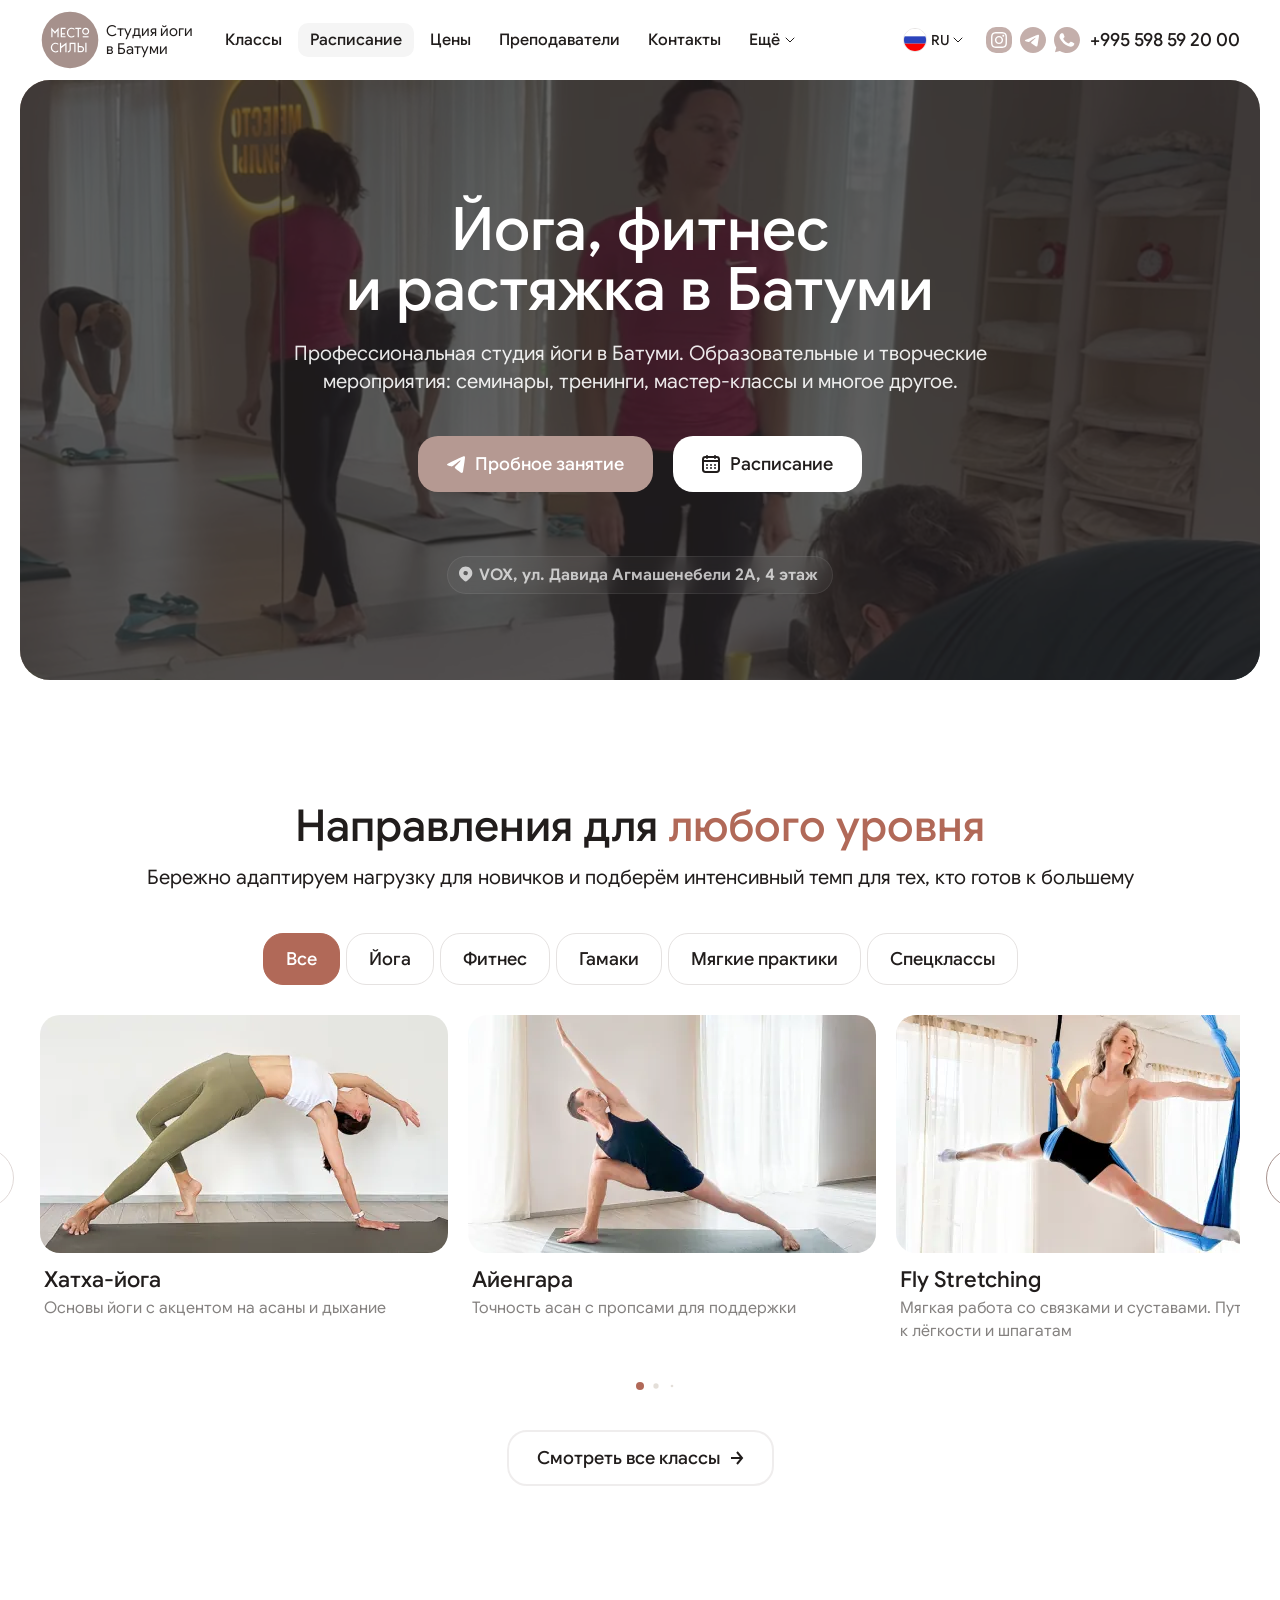
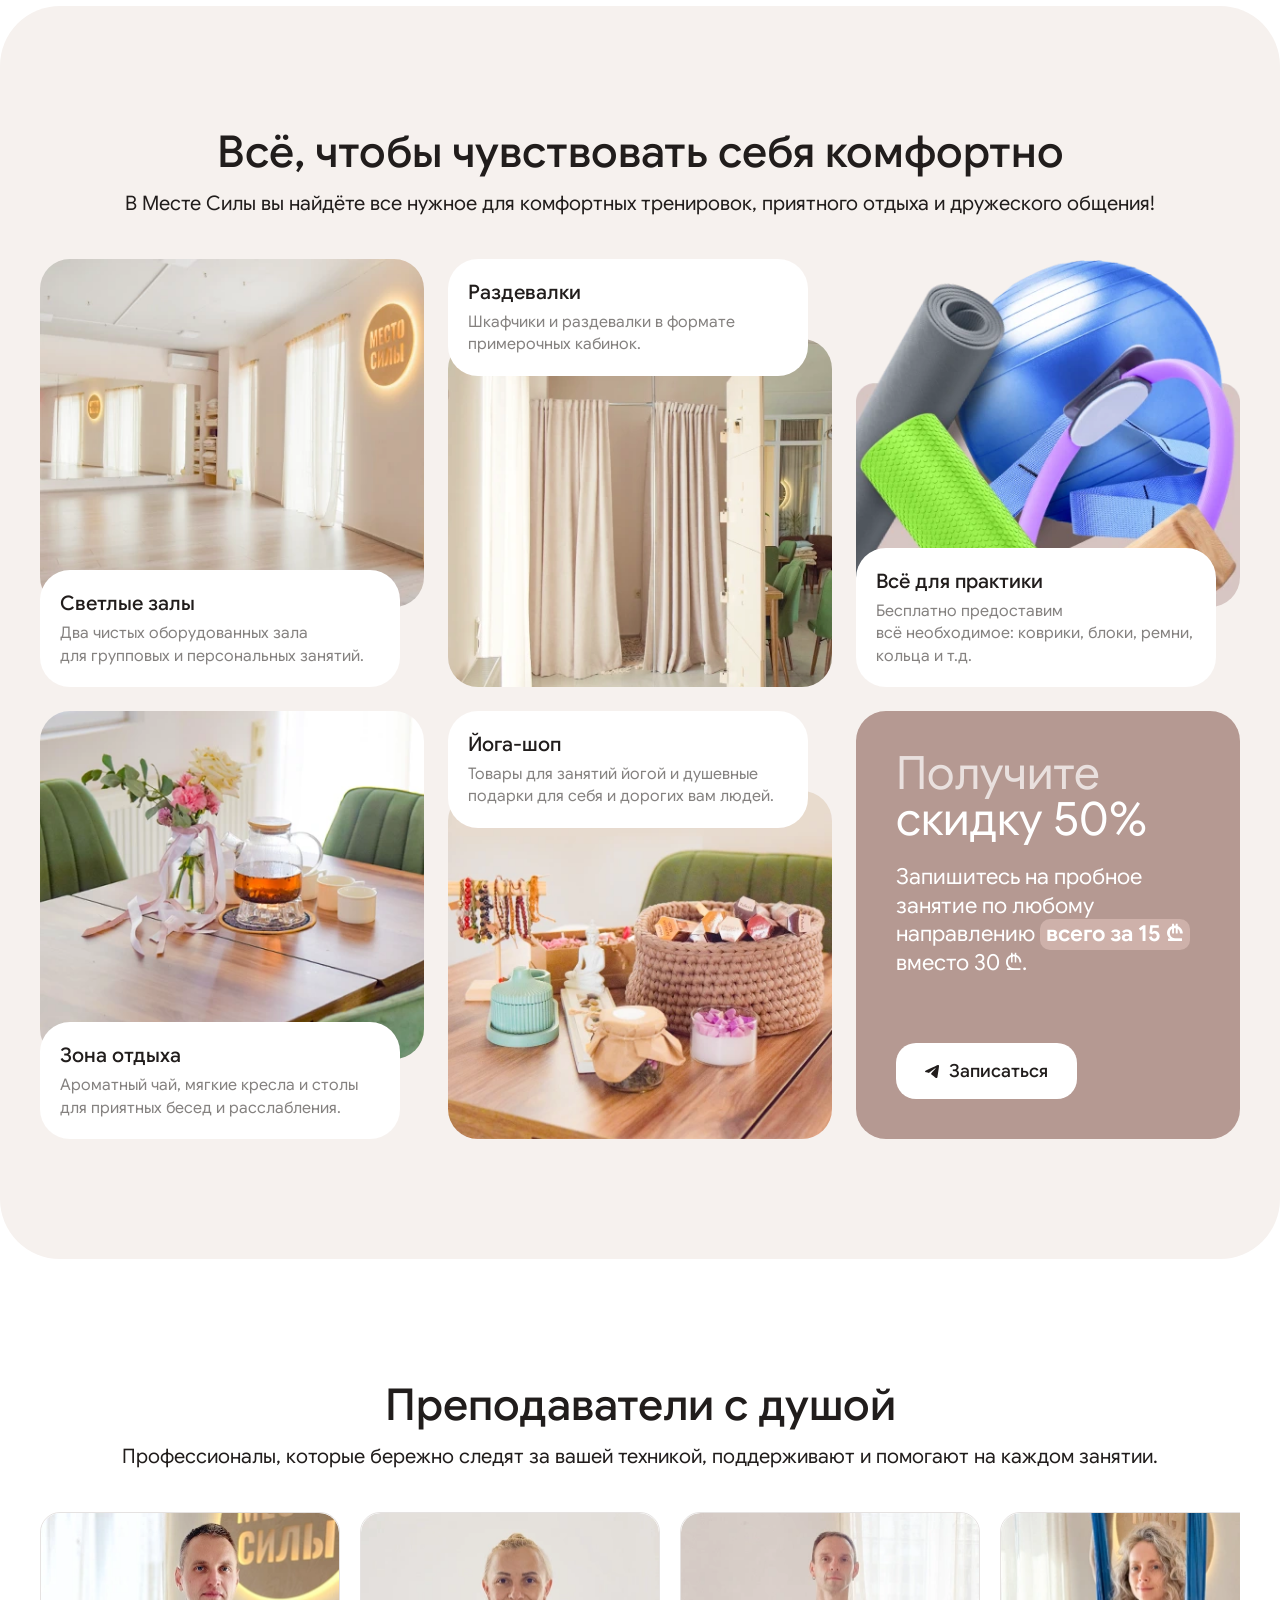
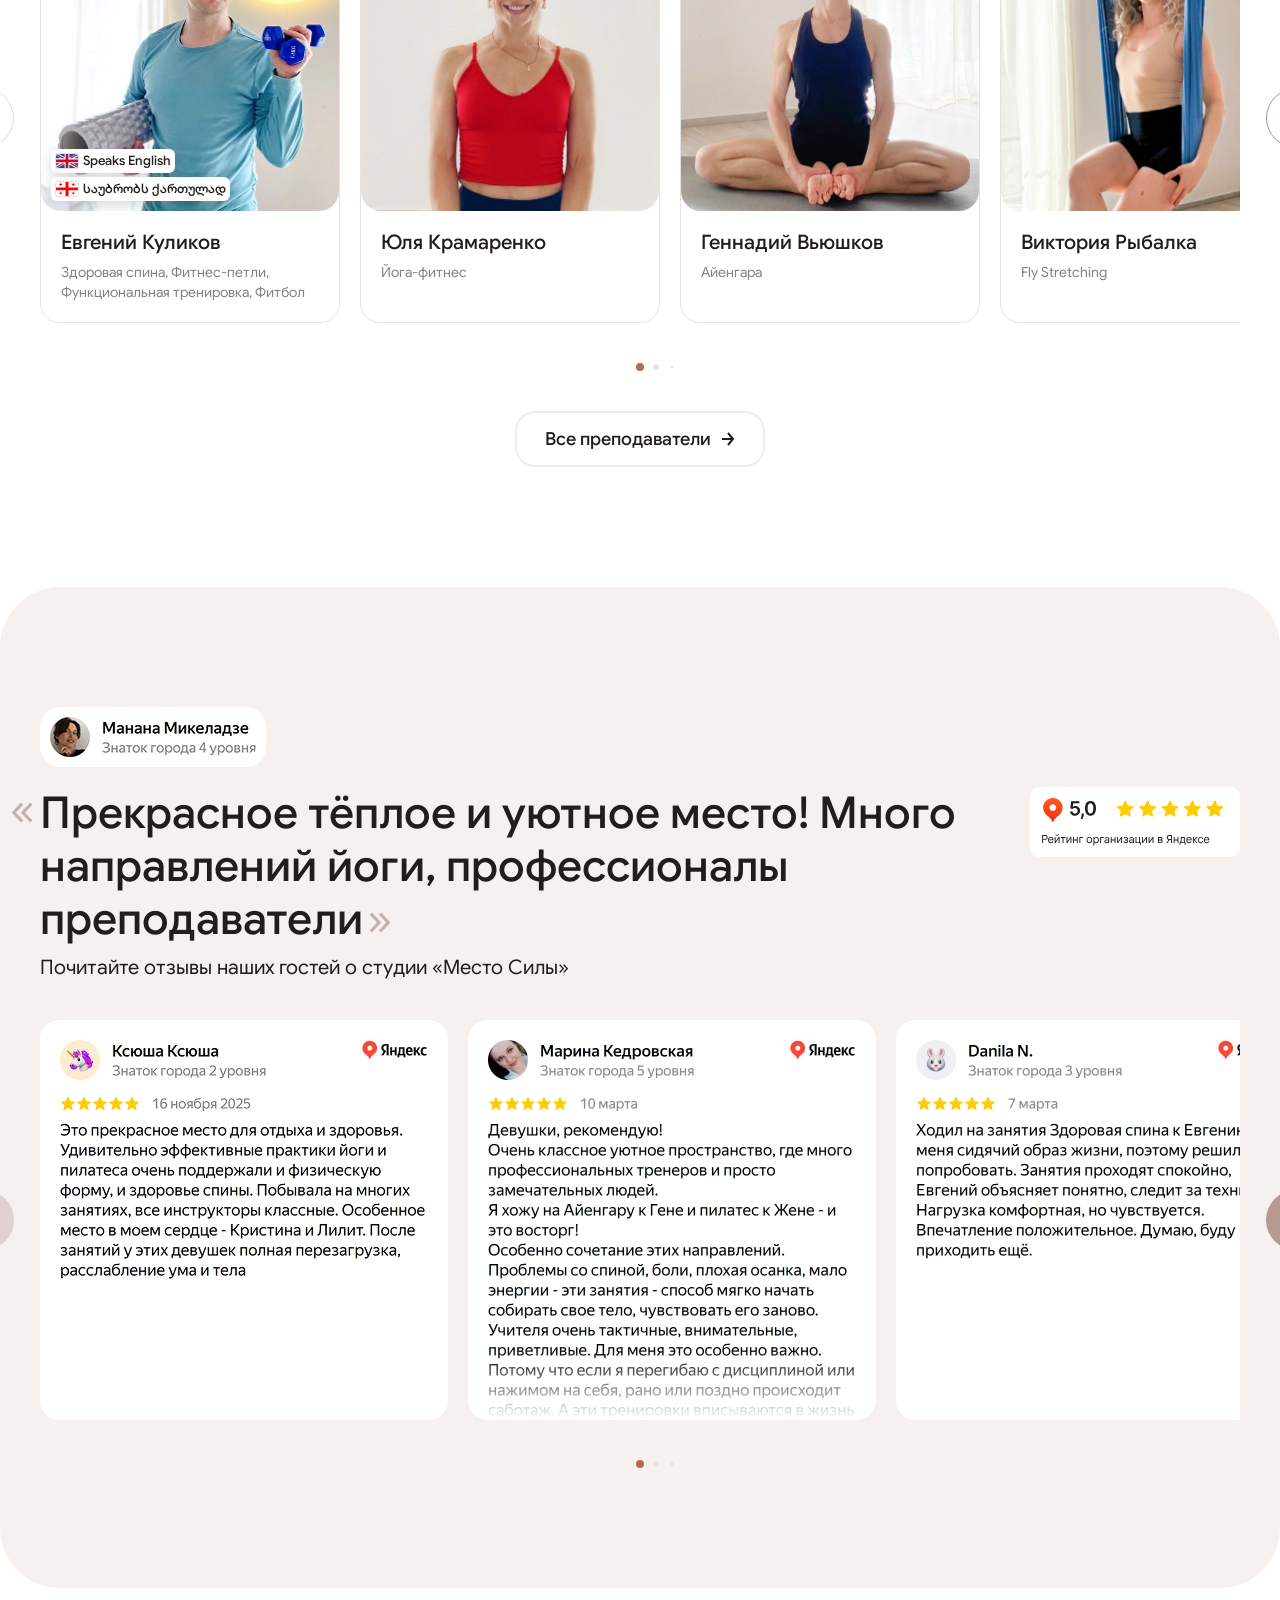
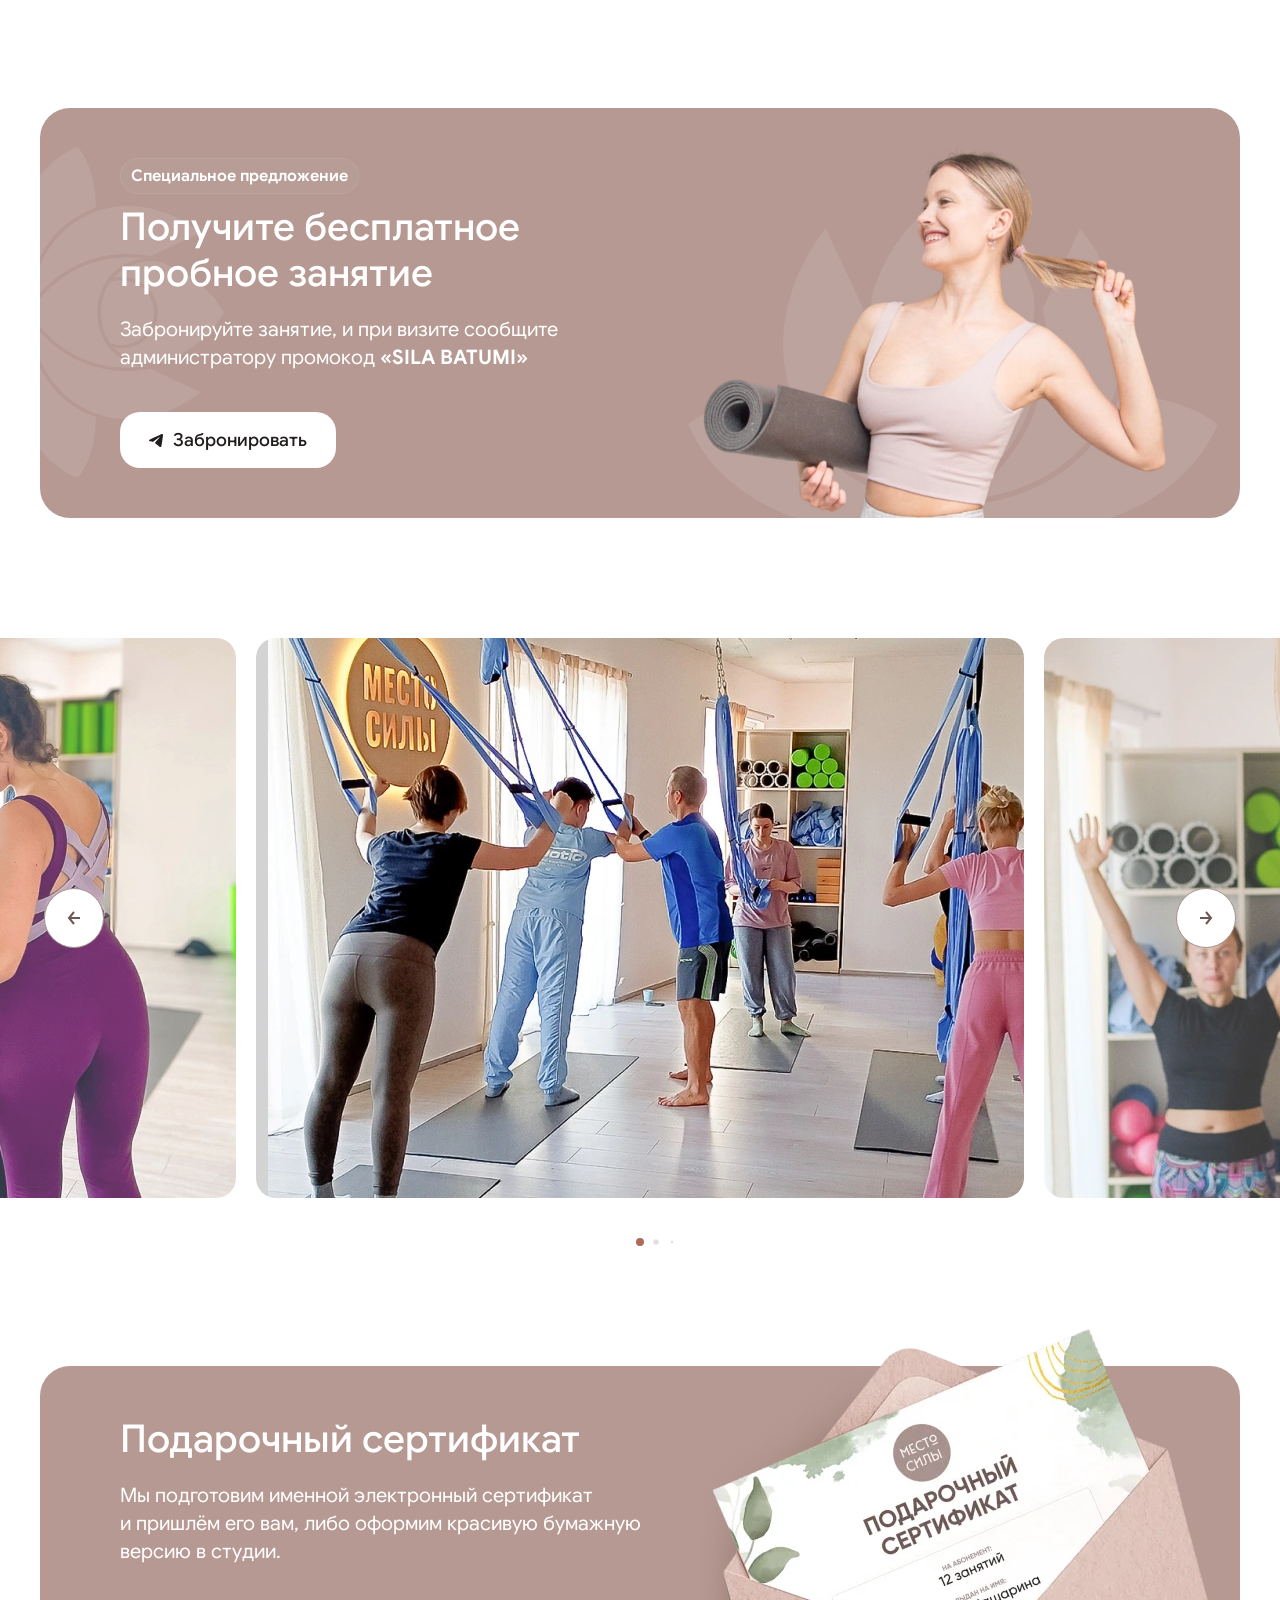
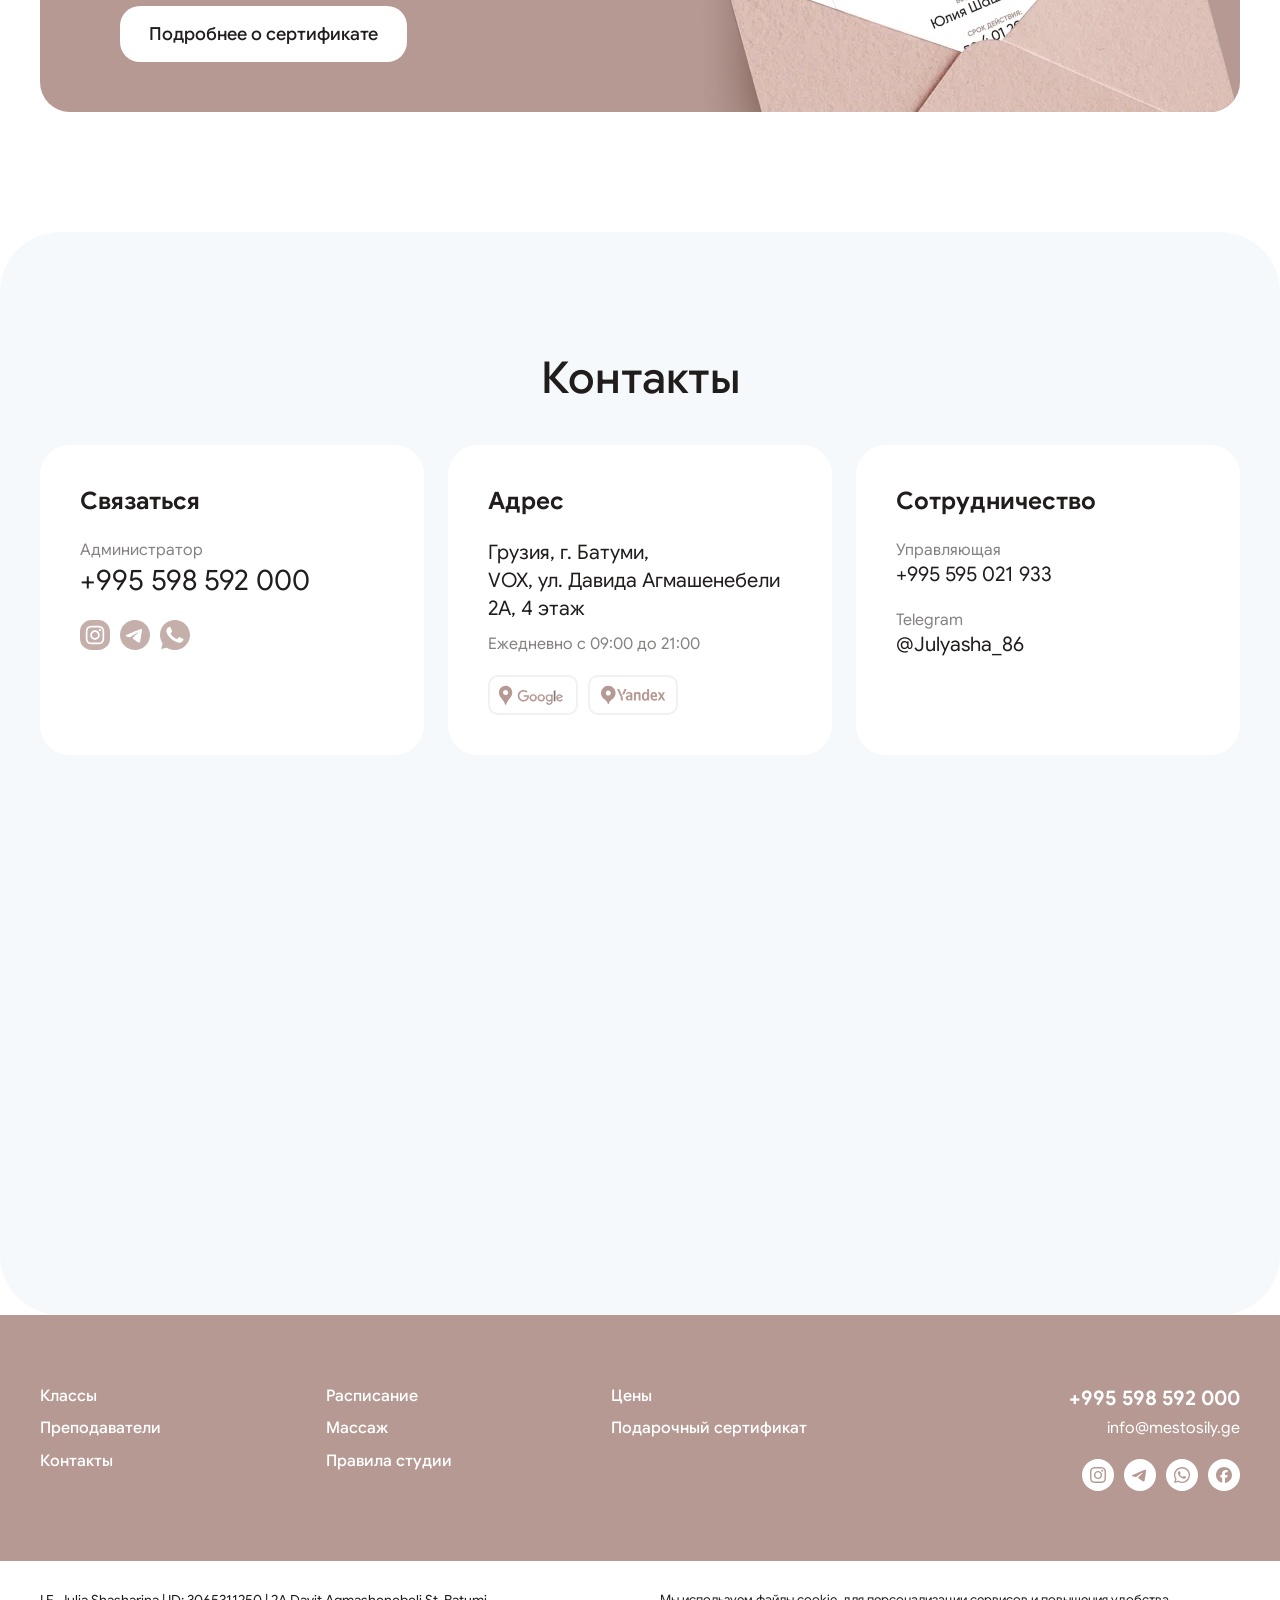
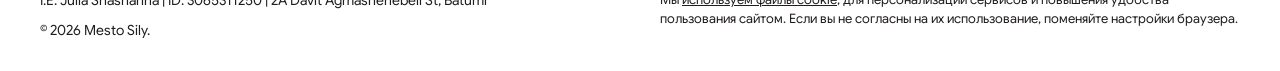
==== commit ece2f517: "price card" ====
--- a/index.html
+++ b/index.html
@@ -269,283 +269,294 @@
                                     <div class="swiper-slide slider-classes__item js-filter-item" data-category="yoga">
                                         <article class="card-class">
                                             <a href="#" class="card-class__link">
-                                            <div class="card-class__img">
-                                                <img src="assets/img/content/classes/hatha-yoga.webp" alt="Хатха-йога"
-                                                    loading="lazy">
-                                                <div class="swiper-lazy-preloader"></div>
-
-                                            </div>
-                                            <div class="card-class__content">
-                                                <h3 class="card-class__title">Хатха-йога</h3>
-                                                <p class="card-class__text">Основы йоги с акцентом на асаны и дыхание
-                                                </p>
-                                            </div>
-                                        </a>
-                                    </article>
+                                                <div class="card-class__img">
+                                                    <img src="assets/img/content/classes/hatha-yoga.webp"
+                                                        alt="Хатха-йога" loading="lazy">
+                                                    <div class="swiper-lazy-preloader"></div>
+
+                                                </div>
+                                                <div class="card-class__content">
+                                                    <h3 class="card-class__title">Хатха-йога</h3>
+                                                    <p class="card-class__text">Основы йоги с акцентом на асаны
+                                                        и дыхание
+                                                    </p>
+                                                </div>
+                                            </a>
+                                        </article>
                                     </div>
                                     <div class="swiper-slide slider-classes__item js-filter-item"
                                         data-category="yoga soft">
                                         <article class="card-class">
                                             <a href="#" class="card-class__link">
-                                            <div class="card-class__img">
-                                                <img src="assets/img/content/classes/iyengar-yoga.webp" alt="Айенгара"
-                                                    loading="lazy">
-                                                <div class="swiper-lazy-preloader"></div>
-                                            </div>
-                                            <div class="card-class__content">
-                                                <h3 class="card-class__title">Айенгара</h3>
-                                                <p class="card-class__text">Точность асан с пропсами для поддержки</p>
-                                            </div>
-                                        </a>
-                                    </article>
+                                                <div class="card-class__img">
+                                                    <img src="assets/img/content/classes/iyengar-yoga.webp"
+                                                        alt="Айенгара" loading="lazy">
+                                                    <div class="swiper-lazy-preloader"></div>
+                                                </div>
+                                                <div class="card-class__content">
+                                                    <h3 class="card-class__title">Айенгара</h3>
+                                                    <p class="card-class__text">Точность асан с пропсами для поддержки
+                                                    </p>
+                                                </div>
+                                            </a>
+                                        </article>
                                     </div>
                                     <div class="swiper-slide slider-classes__item js-filter-item"
                                         data-category="hammocks">
                                         <article class="card-class">
                                             <a href="#" class="card-class__link">
-                                            <div class="card-class__img">
-                                                <img src="assets/img/content/classes/fly-stretching.webp"
-                                                    alt="Fly Stretching" loading="lazy">
-                                                <div class="swiper-lazy-preloader"></div>
-                                            </div>
-                                            <div class="card-class__content">
-                                                <h3 class="card-class__title">Fly Stretching</h3>
-                                                <p class="card-class__text">Мягкая работа со связками и суставами. Путь
-                                                    к лёгкости и шпагатам</p>
-                                            </div>
-                                        </a>
-                                    </article>
+                                                <div class="card-class__img">
+                                                    <img src="assets/img/content/classes/fly-stretching.webp"
+                                                        alt="Fly Stretching" loading="lazy">
+                                                    <div class="swiper-lazy-preloader"></div>
+                                                </div>
+                                                <div class="card-class__content">
+                                                    <h3 class="card-class__title">Fly Stretching</h3>
+                                                    <p class="card-class__text">Мягкая работа со связками и суставами.
+                                                        Путь
+                                                        к лёгкости и шпагатам</p>
+                                                </div>
+                                            </a>
+                                        </article>
                                     </div>
                                     <div class="swiper-slide slider-classes__item js-filter-item"
                                         data-category="fitness">
                                         <article class="card-class">
                                             <a href="#" class="card-class__link">
-                                            <div class="card-class__img">
-                                                <img src="assets/img/content/classes/fitball.webp" alt="Фитбол"
-                                                    loading="lazy">
-                                                <div class="swiper-lazy-preloader"></div>
-                                            </div>
-                                            <div class="card-class__content">
-                                                <h3 class="card-class__title">Фитбол</h3>
-                                                <p class="card-class__text">Упражнения на мяче для баланса, кора
-                                                    и тонуса</p>
-                                            </div>
-                                        </a>
-                                    </article>
+                                                <div class="card-class__img">
+                                                    <img src="assets/img/content/classes/fitball.webp" alt="Фитбол"
+                                                        loading="lazy">
+                                                    <div class="swiper-lazy-preloader"></div>
+                                                </div>
+                                                <div class="card-class__content">
+                                                    <h3 class="card-class__title">Фитбол</h3>
+                                                    <p class="card-class__text">Упражнения на мяче для баланса, кора
+                                                        и тонуса</p>
+                                                </div>
+                                            </a>
+                                        </article>
                                     </div>
                                     <div class="swiper-slide slider-classes__item js-filter-item"
                                         data-category="fitness">
                                         <article class="card-class">
                                             <a href="#" class="card-class__link">
-                                            <div class="card-class__img">
-                                                <img src="assets/img/content/classes/suspension-training.webp"
-                                                    alt="Фитнес-петли" loading="lazy">
-                                                <div class="swiper-lazy-preloader"></div>
-                                            </div>
-                                            <div class="card-class__content">
-                                                <h3 class="card-class__title">Фитнес-петли</h3>
-                                                <p class="card-class__text">Функциональная сила на петлях TRX для всего
-                                                    тела</p>
-                                            </div>
-                                        </a>
-                                    </article>
+                                                <div class="card-class__img">
+                                                    <img src="assets/img/content/classes/suspension-training.webp"
+                                                        alt="Фитнес-петли" loading="lazy">
+                                                    <div class="swiper-lazy-preloader"></div>
+                                                </div>
+                                                <div class="card-class__content">
+                                                    <h3 class="card-class__title">Фитнес-петли</h3>
+                                                    <p class="card-class__text">Функциональная сила на петлях TRX
+                                                        для всего
+                                                        тела</p>
+                                                </div>
+                                            </a>
+                                        </article>
                                     </div>
                                     <div class="swiper-slide slider-classes__item js-filter-item" data-category="soft">
                                         <article class="card-class">
                                             <a href="#" class="card-class__link">
-                                            <div class="card-class__img">
-                                                <img src="assets/img/content/classes/pilates.webp" alt="Пилатес"
-                                                    loading="lazy">
-                                                <div class="swiper-lazy-preloader"></div>
-                                            </div>
-                                            <div class="card-class__content">
-                                                <h3 class="card-class__title">Пилатес</h3>
-                                                <p class="card-class__text">Упражнения для улучшения осанки, мышц
-                                                    и гибкости</p>
-                                            </div>
-                                        </a>
-                                    </article>
+                                                <div class="card-class__img">
+                                                    <img src="assets/img/content/classes/pilates.webp" alt="Пилатес"
+                                                        loading="lazy">
+                                                    <div class="swiper-lazy-preloader"></div>
+                                                </div>
+                                                <div class="card-class__content">
+                                                    <h3 class="card-class__title">Пилатес</h3>
+                                                    <p class="card-class__text">Упражнения для улучшения осанки, мышц
+                                                        и гибкости</p>
+                                                </div>
+                                            </a>
+                                        </article>
                                     </div>
                                     <div class="swiper-slide slider-classes__item js-filter-item" data-category="yoga">
                                         <article class="card-class">
                                             <a href="#" class="card-class__link">
-                                            <div class="card-class__img">
-                                                <img src="assets/img/content/classes/ishvara-yoga.webp"
-                                                    alt="Ишвара-йога" loading="lazy">
-                                                <div class="swiper-lazy-preloader"></div>
-                                            </div>
-                                            <div class="card-class__content">
-                                                <h3 class="card-class__title">Ишвара-йога</h3>
-                                                <p class="card-class__text">Йога внутренней целостности и гармонии тела
-                                                    с сознанием</p>
-                                            </div>
-                                        </a>
-                                    </article>
+                                                <div class="card-class__img">
+                                                    <img src="assets/img/content/classes/ishvara-yoga.webp"
+                                                        alt="Ишвара-йога" loading="lazy">
+                                                    <div class="swiper-lazy-preloader"></div>
+                                                </div>
+                                                <div class="card-class__content">
+                                                    <h3 class="card-class__title">Ишвара-йога</h3>
+                                                    <p class="card-class__text">Йога внутренней целостности и гармонии
+                                                        тела
+                                                        с сознанием</p>
+                                                </div>
+                                            </a>
+                                        </article>
                                     </div>
                                     <div class="swiper-slide slider-classes__item js-filter-item"
                                         data-category="yoga fitness special">
                                         <article class="card-class">
                                             <a href="#" class="card-class__link">
-                                            <div class="card-class__img">
-                                                <div class="card-class__tag-wrapper">
-                                                    <div class="card-class__tag card-class__tag--special">Спецклассы
+                                                <div class="card-class__img">
+                                                    <div class="card-class__tag-wrapper">
+                                                        <div class="card-class__tag card-class__tag--special">Спецклассы
+                                                        </div>
                                                     </div>
-                                                </div>
-                                                <img src="assets/img/content/classes/acro-yoga.webp" alt="Акройога"
-                                                    loading="lazy">
-                                                <div class="swiper-lazy-preloader"></div>
-                                            </div>
-                                            <div class="card-class__content">
-                                                <h3 class="card-class__title">Акройога</h3>
-                                                <p class="card-class__text">Парная йога и акробатика с элементами
-                                                    доверия и массажа</p>
-                                            </div>
-                                        </a>
-                                    </article>
+                                                    <img src="assets/img/content/classes/acro-yoga.webp" alt="Акройога"
+                                                        loading="lazy">
+                                                    <div class="swiper-lazy-preloader"></div>
+                                                </div>
+                                                <div class="card-class__content">
+                                                    <h3 class="card-class__title">Акройога</h3>
+                                                    <p class="card-class__text">Парная йога и акробатика с элементами
+                                                        доверия и массажа</p>
+                                                </div>
+                                            </a>
+                                        </article>
                                     </div>
                                     <div class="swiper-slide slider-classes__item js-filter-item"
                                         data-category="yoga soft special">
                                         <article class="card-class">
                                             <a href="#" class="card-class__link">
-                                            <div class="card-class__img">
-                                                <div class="card-class__tag-wrapper">
-                                                    <div class="card-class__tag card-class__tag--special">Спецклассы
+                                                <div class="card-class__img">
+                                                    <div class="card-class__tag-wrapper">
+                                                        <div class="card-class__tag card-class__tag--special">Спецклассы
+                                                        </div>
                                                     </div>
-                                                </div>
-                                                <img src="assets/img/content/classes/prenatal-yoga.webp"
-                                                    alt="Йога для беременных" loading="lazy">
-                                                <div class="swiper-lazy-preloader"></div>
-                                            </div>
-                                            <div class="card-class__content">
-                                                <h3 class="card-class__title">Йога для беременных</h3>
-                                                <p class="card-class__text">Мягкая йога для поддержки спины и подготовки
-                                                    к родам</p>
-                                            </div>
-                                        </a>
-                                    </article>
+                                                    <img src="assets/img/content/classes/prenatal-yoga.webp"
+                                                        alt="Йога для беременных" loading="lazy">
+                                                    <div class="swiper-lazy-preloader"></div>
+                                                </div>
+                                                <div class="card-class__content">
+                                                    <h3 class="card-class__title">Йога для беременных</h3>
+                                                    <p class="card-class__text">Мягкая йога для поддержки спины
+                                                        и подготовки
+                                                        к родам</p>
+                                                </div>
+                                            </a>
+                                        </article>
                                     </div>
                                     <div class="swiper-slide slider-classes__item js-filter-item"
                                         data-category="yoga hammocks">
                                         <article class="card-class">
                                             <a href="#" class="card-class__link">
-                                            <div class="card-class__img">
-                                                <img src="assets/img/content/classes/aerial-yoga.webp"
-                                                    alt="Йога в гамаках" loading="lazy">
-                                                <div class="swiper-lazy-preloader"></div>
-                                            </div>
-                                            <div class="card-class__content">
-                                                <h3 class="card-class__title">Йога в гамаках</h3>
-                                                <p class="card-class__text">Использование гамаков для укрепления мышц
-                                                    спины</p>
-                                            </div>
-                                        </a>
-                                    </article>
+                                                <div class="card-class__img">
+                                                    <img src="assets/img/content/classes/aerial-yoga.webp"
+                                                        alt="Йога в гамаках" loading="lazy">
+                                                    <div class="swiper-lazy-preloader"></div>
+                                                </div>
+                                                <div class="card-class__content">
+                                                    <h3 class="card-class__title">Йога в гамаках</h3>
+                                                    <p class="card-class__text">Использование гамаков для укрепления
+                                                        мышц
+                                                        спины</p>
+                                                </div>
+                                            </a>
+                                        </article>
                                     </div>
                                     <div class="swiper-slide slider-classes__item js-filter-item"
                                         data-category="hammocks fitness">
                                         <article class="card-class">
                                             <a href="#" class="card-class__link">
-                                            <div class="card-class__img">
-                                                <img src="assets/img/content/classes/fly-fitness.webp" alt="Fly fitness"
-                                                    loading="lazy">
-                                                <div class="swiper-lazy-preloader"></div>
-                                            </div>
-                                            <div class="card-class__content">
-                                                <h3 class="card-class__title">Fly fitness</h3>
-                                                <p class="card-class__text">Силовая тренировка в гамаках для всего тела
-                                                </p>
-                                            </div>
-                                        </a>
-                                    </article>
+                                                <div class="card-class__img">
+                                                    <img src="assets/img/content/classes/fly-fitness.webp"
+                                                        alt="Fly fitness" loading="lazy">
+                                                    <div class="swiper-lazy-preloader"></div>
+                                                </div>
+                                                <div class="card-class__content">
+                                                    <h3 class="card-class__title">Fly fitness</h3>
+                                                    <p class="card-class__text">Силовая тренировка в гамаках для всего
+                                                        тела
+                                                    </p>
+                                                </div>
+                                            </a>
+                                        </article>
                                     </div>
                                     <div class="swiper-slide slider-classes__item js-filter-item"
                                         data-category="yoga fitness">
                                         <article class="card-class">
                                             <a href="#" class="card-class__link">
-                                            <div class="card-class__img">
-                                                <img src="assets/img/content/classes/yoga-fitness.webp"
-                                                    alt="Йога фитнес" loading="lazy">
-                                                <div class="swiper-lazy-preloader"></div>
-                                            </div>
-                                            <div class="card-class__content">
-                                                <h3 class="card-class__title">Йога фитнес</h3>
-                                                <p class="card-class__text">Сочетание йоги с фитнесом для силы
-                                                    и гибкости</p>
-                                            </div>
-                                        </a>
-                                    </article>
+                                                <div class="card-class__img">
+                                                    <img src="assets/img/content/classes/yoga-fitness.webp"
+                                                        alt="Йога фитнес" loading="lazy">
+                                                    <div class="swiper-lazy-preloader"></div>
+                                                </div>
+                                                <div class="card-class__content">
+                                                    <h3 class="card-class__title">Йога фитнес</h3>
+                                                    <p class="card-class__text">Сочетание йоги с фитнесом для силы
+                                                        и гибкости</p>
+                                                </div>
+                                            </a>
+                                        </article>
                                     </div>
                                     <div class="swiper-slide slider-classes__item js-filter-item" data-category="soft">
                                         <article class="card-class">
                                             <a href="#" class="card-class__link">
-                                            <div class="card-class__img">
-                                                <img src="assets/img/content/classes/healthy-back.webp"
-                                                    alt="Здоровая спина" loading="lazy">
-                                                <div class="swiper-lazy-preloader"></div>
-                                            </div>
-                                            <div class="card-class__content">
-                                                <h3 class="card-class__title">Здоровая спина</h3>
-                                                <p class="card-class__text">Укрепление спины и снятие напряжения
-                                                    с позвоночника</p>
-                                            </div>
-                                        </a>
-                                    </article>
+                                                <div class="card-class__img">
+                                                    <img src="assets/img/content/classes/healthy-back.webp"
+                                                        alt="Здоровая спина" loading="lazy">
+                                                    <div class="swiper-lazy-preloader"></div>
+                                                </div>
+                                                <div class="card-class__content">
+                                                    <h3 class="card-class__title">Здоровая спина</h3>
+                                                    <p class="card-class__text">Укрепление спины и снятие напряжения
+                                                        с позвоночника</p>
+                                                </div>
+                                            </a>
+                                        </article>
                                     </div>
                                     <div class="swiper-slide slider-classes__item js-filter-item"
                                         data-category="fitness">
                                         <article class="card-class">
                                             <a href="#" class="card-class__link">
-                                            <div class="card-class__img">
-                                                <img src="assets/img/content/classes/functional-training.webp"
-                                                    alt="Функциональная тренировка" loading="lazy">
-                                                <div class="swiper-lazy-preloader"></div>
-                                            </div>
-                                            <div class="card-class__content">
-                                                <h3 class="card-class__title">Функциональная тренировка</h3>
-                                                <p class="card-class__text">Естественные движения для силы и координации
-                                                    в жизни</p>
-                                            </div>
-                                        </a>
-                                    </article>
+                                                <div class="card-class__img">
+                                                    <img src="assets/img/content/classes/functional-training.webp"
+                                                        alt="Функциональная тренировка" loading="lazy">
+                                                    <div class="swiper-lazy-preloader"></div>
+                                                </div>
+                                                <div class="card-class__content">
+                                                    <h3 class="card-class__title">Функциональная тренировка</h3>
+                                                    <p class="card-class__text">Естественные движения для силы
+                                                        и координации
+                                                        в жизни</p>
+                                                </div>
+                                            </a>
+                                        </article>
                                     </div>
                                     <div class="swiper-slide slider-classes__item js-filter-item"
                                         data-category="fitness">
                                         <article class="card-class">
                                             <a href="#" class="card-class__link">
-                                            <div class="card-class__img">
-                                                <img src="assets/img/content/classes/zumba.webp" alt="Зумба"
-                                                    loading="lazy">
-                                                <div class="swiper-lazy-preloader"></div>
-                                            </div>
-                                            <div class="card-class__content">
-                                                <h3 class="card-class__title">Зумба</h3>
-                                                <p class="card-class__text">Латиноамериканские динамичные танцы</p>
-                                            </div>
-                                        </a>
-                                    </article>
+                                                <div class="card-class__img">
+                                                    <img src="assets/img/content/classes/zumba.webp" alt="Зумба"
+                                                        loading="lazy">
+                                                    <div class="swiper-lazy-preloader"></div>
+                                                </div>
+                                                <div class="card-class__content">
+                                                    <h3 class="card-class__title">Зумба</h3>
+                                                    <p class="card-class__text">Латиноамериканские динамичные танцы</p>
+                                                </div>
+                                            </a>
+                                        </article>
                                     </div>
                                     <div class="swiper-slide slider-classes__item js-filter-item"
                                         data-category="yoga soft">
                                         <article class="card-class">
                                             <a href="#" class="card-class__link">
-                                            <div class="card-class__img">
-                                                <div class="card-class__tag-wrapper">
-                                                    <div class="card-class__tag card-class__tag--personally">Персонально
+                                                <div class="card-class__img">
+                                                    <div class="card-class__tag-wrapper">
+                                                        <div class="card-class__tag card-class__tag--personally">
+                                                            Персонально
+                                                        </div>
+                                                        <div class="card-class__tag card-class__tag--special">Спецклассы
+                                                        </div>
                                                     </div>
-                                                    <div class="card-class__tag card-class__tag--special">Спецклассы
-                                                    </div>
-                                                </div>
-                                                <img src="assets/img/content/classes/nidra-yoga.webp" alt="Нидра-йога"
-                                                    loading="lazy">
-                                                <div class="swiper-lazy-preloader"></div>
-                                            </div>
-                                            <div class="card-class__content">
-                                                <h3 class="card-class__title">Нидра-йога</h3>
-                                                <p class="card-class__text">Глубокое расслабление и практика осознанного
-                                                    сна</p>
-                                            </div>
-                                        </a>
-                                    </article>
+                                                    <img src="assets/img/content/classes/nidra-yoga.webp"
+                                                        alt="Нидра-йога" loading="lazy">
+                                                    <div class="swiper-lazy-preloader"></div>
+                                                </div>
+                                                <div class="card-class__content">
+                                                    <h3 class="card-class__title">Нидра-йога</h3>
+                                                    <p class="card-class__text">Глубокое расслабление и практика
+                                                        осознанного
+                                                        сна</p>
+                                                </div>
+                                            </a>
+                                        </article>
                                     </div>
 
                                     <!-- конец карточки -->
@@ -557,7 +568,7 @@
                     </div>
 
                     <div class="slider-classes__btn-wrapper">
-                        <a href="#" class="btn btn--outline slider-classes__btn">
+                        <a href="classes.html" class="btn btn--outline slider-classes__btn">
                             Смотреть все классы
                             <svg width="14" height="14">
                                 <use xlink:href="assets/img/common/sprite.svg#arrow-right"></use>
@@ -695,197 +706,198 @@
                                     <div class="swiper-slide slider-teachers__item">
                                         <article class="card-teacher">
                                             <a href="#" class="card-teacher__link">
-                                            <div class="card-teacher__img">
-                                                <img src="assets/img/content/teachers/evgeniy-kulikov.webp"
-                                                    alt="Евгений Куликов" loading="lazy">
-                                                <div class="swiper-lazy-preloader"></div>
-                                                <div class="card-teacher__badge-wrapper">
-                                                    <span class="card-teacher__badge card-teacher__badge--en">Speaks
-                                                        English</span>
-                                                    <span class="card-teacher__badge card-teacher__badge--ge">საუბრობს
-                                                        ქართულად</span>
-                                                </div>
-
-                                            </div>
-                                            <div class="card-teacher__content">
-                                                <h3 class="card-teacher__title">Евгений Куликов</h3>
-                                                <p class="card-teacher__text">Здоровая спина, Фитнес-петли,
-                                                    Функциональная тренировка, Фитбол
-                                                </p>
-                                            </div>
-                                        </a>
-                                    </article>
-                                </div>
+                                                <div class="card-teacher__img">
+                                                    <img src="assets/img/content/teachers/evgeniy-kulikov.webp"
+                                                        alt="Евгений Куликов" loading="lazy">
+                                                    <div class="swiper-lazy-preloader"></div>
+                                                    <div class="card-teacher__badge-wrapper">
+                                                        <span class="card-teacher__badge card-teacher__badge--en">Speaks
+                                                            English</span>
+                                                        <span
+                                                            class="card-teacher__badge card-teacher__badge--ge">საუბრობს
+                                                            ქართულად</span>
+                                                    </div>
+
+                                                </div>
+                                                <div class="card-teacher__content">
+                                                    <h3 class="card-teacher__title">Евгений Куликов</h3>
+                                                    <p class="card-teacher__text">Здоровая спина, Фитнес-петли,
+                                                        Функциональная тренировка, Фитбол
+                                                    </p>
+                                                </div>
+                                            </a>
+                                        </article>
+                                    </div>
                                     <div class="swiper-slide slider-teachers__item">
                                         <article class="card-teacher">
                                             <a href="#" class="card-teacher__link">
-                                            <div class="card-teacher__img">
-                                                <img src="assets/img/content/teachers/yulya-kramarenko.webp"
-                                                    alt="Юля Крамаренко" loading="lazy">
-                                                <div class="swiper-lazy-preloader"></div>
-
-                                            </div>
-                                            <div class="card-teacher__content">
-                                                <h3 class="card-teacher__title">Юля Крамаренко</h3>
-                                                <p class="card-teacher__text">Йога-фитнес
-                                                </p>
-                                            </div>
-                                        </a>
-                                    </article>
-                                </div>
+                                                <div class="card-teacher__img">
+                                                    <img src="assets/img/content/teachers/yulya-kramarenko.webp"
+                                                        alt="Юля Крамаренко" loading="lazy">
+                                                    <div class="swiper-lazy-preloader"></div>
+
+                                                </div>
+                                                <div class="card-teacher__content">
+                                                    <h3 class="card-teacher__title">Юля Крамаренко</h3>
+                                                    <p class="card-teacher__text">Йога-фитнес
+                                                    </p>
+                                                </div>
+                                            </a>
+                                        </article>
+                                    </div>
                                     <div class="swiper-slide slider-teachers__item">
                                         <article class="card-teacher">
                                             <a href="#" class="card-teacher__link">
-                                            <div class="card-teacher__img">
-                                                <img src="assets/img/content/teachers/gennadiy-vyushkov.webp"
-                                                    alt="Геннадий Вьюшков" loading="lazy">
-                                                <div class="swiper-lazy-preloader"></div>
-
-                                            </div>
-                                            <div class="card-teacher__content">
-                                                <h3 class="card-teacher__title">Геннадий Вьюшков</h3>
-                                                <p class="card-teacher__text">Айенгара
-                                                </p>
-                                            </div>
-                                        </a>
-                                    </article>
-                                </div>
+                                                <div class="card-teacher__img">
+                                                    <img src="assets/img/content/teachers/gennadiy-vyushkov.webp"
+                                                        alt="Геннадий Вьюшков" loading="lazy">
+                                                    <div class="swiper-lazy-preloader"></div>
+
+                                                </div>
+                                                <div class="card-teacher__content">
+                                                    <h3 class="card-teacher__title">Геннадий Вьюшков</h3>
+                                                    <p class="card-teacher__text">Айенгара
+                                                    </p>
+                                                </div>
+                                            </a>
+                                        </article>
+                                    </div>
                                     <div class="swiper-slide slider-teachers__item">
                                         <article class="card-teacher">
                                             <a href="#" class="card-teacher__link">
-                                            <div class="card-teacher__img">
-                                                <img src="assets/img/content/teachers/viktoriya-rybalka.webp"
-                                                    alt="Виктория Рыбалка" loading="lazy">
-                                                <div class="swiper-lazy-preloader"></div>
-
-                                            </div>
-                                            <div class="card-teacher__content">
-                                                <h3 class="card-teacher__title">Виктория Рыбалка</h3>
-                                                <p class="card-teacher__text">Fly Stretching
-                                                </p>
-                                            </div>
-                                        </a>
-                                    </article>
-                                </div>
+                                                <div class="card-teacher__img">
+                                                    <img src="assets/img/content/teachers/viktoriya-rybalka.webp"
+                                                        alt="Виктория Рыбалка" loading="lazy">
+                                                    <div class="swiper-lazy-preloader"></div>
+
+                                                </div>
+                                                <div class="card-teacher__content">
+                                                    <h3 class="card-teacher__title">Виктория Рыбалка</h3>
+                                                    <p class="card-teacher__text">Fly Stretching
+                                                    </p>
+                                                </div>
+                                            </a>
+                                        </article>
+                                    </div>
                                     <div class="swiper-slide slider-teachers__item">
                                         <article class="card-teacher">
                                             <a href="#" class="card-teacher__link">
-                                            <div class="card-teacher__img">
-                                                <img src="assets/img/content/teachers/olga-vakhrusheva.webp"
-                                                    alt="Ольга Вахрушева" loading="lazy">
-                                                <div class="swiper-lazy-preloader"></div>
-
-                                            </div>
-                                            <div class="card-teacher__content">
-                                                <h3 class="card-teacher__title">Ольга Вахрушева</h3>
-                                                <p class="card-teacher__text">Хатха-йога
-                                                </p>
-                                            </div>
-                                        </a>
-                                    </article>
-                                </div>
+                                                <div class="card-teacher__img">
+                                                    <img src="assets/img/content/teachers/olga-vakhrusheva.webp"
+                                                        alt="Ольга Вахрушева" loading="lazy">
+                                                    <div class="swiper-lazy-preloader"></div>
+
+                                                </div>
+                                                <div class="card-teacher__content">
+                                                    <h3 class="card-teacher__title">Ольга Вахрушева</h3>
+                                                    <p class="card-teacher__text">Хатха-йога
+                                                    </p>
+                                                </div>
+                                            </a>
+                                        </article>
+                                    </div>
                                     <div class="swiper-slide slider-teachers__item">
                                         <article class="card-teacher">
                                             <a href="#" class="card-teacher__link">
-                                            <div class="card-teacher__img">
-                                                <img src="assets/img/content/teachers/lilit-oganesyan.webp"
-                                                    alt="Лилит Оганесян" loading="lazy">
-                                                <div class="swiper-lazy-preloader"></div>
-
-                                            </div>
-                                            <div class="card-teacher__content">
-                                                <h3 class="card-teacher__title">Лилит Оганесян</h3>
-                                                <p class="card-teacher__text">Ишвара-йога, Нидра-йога
-                                                </p>
-                                            </div>
-                                        </a>
-                                    </article>
-                                </div>
+                                                <div class="card-teacher__img">
+                                                    <img src="assets/img/content/teachers/lilit-oganesyan.webp"
+                                                        alt="Лилит Оганесян" loading="lazy">
+                                                    <div class="swiper-lazy-preloader"></div>
+
+                                                </div>
+                                                <div class="card-teacher__content">
+                                                    <h3 class="card-teacher__title">Лилит Оганесян</h3>
+                                                    <p class="card-teacher__text">Ишвара-йога, Нидра-йога
+                                                    </p>
+                                                </div>
+                                            </a>
+                                        </article>
+                                    </div>
                                     <div class="swiper-slide slider-teachers__item">
                                         <article class="card-teacher">
                                             <a href="#" class="card-teacher__link">
-                                            <div class="card-teacher__img">
-                                                <img src="assets/img/content/teachers/oksana-alendukova.webp"
-                                                    alt="Оксана Алендукова" loading="lazy">
-                                                <div class="swiper-lazy-preloader"></div>
-
-                                            </div>
-                                            <div class="card-teacher__content">
-                                                <h3 class="card-teacher__title">Оксана Алендукова</h3>
-                                                <p class="card-teacher__text">Fly fitness, Здоровая спина, Йога
-                                                    в гамаках
-                                                </p>
-                                            </div>
-                                        </a>
-                                    </article>
-                                </div>
+                                                <div class="card-teacher__img">
+                                                    <img src="assets/img/content/teachers/oksana-alendukova.webp"
+                                                        alt="Оксана Алендукова" loading="lazy">
+                                                    <div class="swiper-lazy-preloader"></div>
+
+                                                </div>
+                                                <div class="card-teacher__content">
+                                                    <h3 class="card-teacher__title">Оксана Алендукова</h3>
+                                                    <p class="card-teacher__text">Fly fitness, Здоровая спина, Йога
+                                                        в гамаках
+                                                    </p>
+                                                </div>
+                                            </a>
+                                        </article>
+                                    </div>
                                     <div class="swiper-slide slider-teachers__item">
                                         <article class="card-teacher">
                                             <a href="#" class="card-teacher__link">
-                                            <div class="card-teacher__img">
-                                                <img src="assets/img/content/teachers/evgeniya-yusupova.webp"
-                                                    alt="Евгения Юсупова" loading="lazy">
-                                                <div class="swiper-lazy-preloader"></div>
-
-                                            </div>
-                                            <div class="card-teacher__content">
-                                                <h3 class="card-teacher__title">Евгения Юсупова</h3>
-                                                <p class="card-teacher__text">Зумба, Зумба Gold, Пилатес, Пилатес
-                                                    для начинающих
-                                                </p>
-                                            </div>
-                                        </a>
-                                    </article>
-                                </div>
+                                                <div class="card-teacher__img">
+                                                    <img src="assets/img/content/teachers/evgeniya-yusupova.webp"
+                                                        alt="Евгения Юсупова" loading="lazy">
+                                                    <div class="swiper-lazy-preloader"></div>
+
+                                                </div>
+                                                <div class="card-teacher__content">
+                                                    <h3 class="card-teacher__title">Евгения Юсупова</h3>
+                                                    <p class="card-teacher__text">Зумба, Зумба Gold, Пилатес, Пилатес
+                                                        для начинающих
+                                                    </p>
+                                                </div>
+                                            </a>
+                                        </article>
+                                    </div>
                                     <div class="swiper-slide slider-teachers__item">
                                         <article class="card-teacher">
                                             <a href="#" class="card-teacher__link">
-                                            <div class="card-teacher__img">
-                                                <img src="assets/img/content/teachers/evgeniya-plyasunova.webp"
-                                                    alt="Евгения Плясунова" loading="lazy">
-                                                <div class="swiper-lazy-preloader"></div>
-
-                                            </div>
-                                            <div class="card-teacher__content">
-                                                <h3 class="card-teacher__title">Евгения Плясунова</h3>
-                                                <p class="card-teacher__text">Хатха-йога для начинающих
-                                                </p>
-                                            </div>
-                                        </a>
-                                    </article>
-                                </div>
+                                                <div class="card-teacher__img">
+                                                    <img src="assets/img/content/teachers/evgeniya-plyasunova.webp"
+                                                        alt="Евгения Плясунова" loading="lazy">
+                                                    <div class="swiper-lazy-preloader"></div>
+
+                                                </div>
+                                                <div class="card-teacher__content">
+                                                    <h3 class="card-teacher__title">Евгения Плясунова</h3>
+                                                    <p class="card-teacher__text">Хатха-йога для начинающих
+                                                    </p>
+                                                </div>
+                                            </a>
+                                        </article>
+                                    </div>
                                     <div class="swiper-slide slider-teachers__item">
                                         <article class="card-teacher">
                                             <a href="#" class="card-teacher__link">
-                                            <div class="card-teacher__img">
-                                                <img src="assets/img/content/teachers/kristina-ropel.webp"
-                                                    alt="Кристина Ропель" loading="lazy">
-                                                <div class="swiper-lazy-preloader"></div>
-
-                                            </div>
-                                            <div class="card-teacher__content">
-                                                <h3 class="card-teacher__title">Кристина Ропель</h3>
-                                                <p class="card-teacher__text">Йога для беременных
-                                                </p>
-                                            </div>
-                                        </a>
-                                    </article>
+                                                <div class="card-teacher__img">
+                                                    <img src="assets/img/content/teachers/kristina-ropel.webp"
+                                                        alt="Кристина Ропель" loading="lazy">
+                                                    <div class="swiper-lazy-preloader"></div>
+
+                                                </div>
+                                                <div class="card-teacher__content">
+                                                    <h3 class="card-teacher__title">Кристина Ропель</h3>
+                                                    <p class="card-teacher__text">Йога для беременных
+                                                    </p>
+                                                </div>
+                                            </a>
+                                        </article>
                                     </div>
                                     <div class="swiper-slide slider-teachers__item">
                                         <article class="card-teacher">
                                             <a href="#" class="card-teacher__link">
-                                            <div class="card-teacher__img">
-                                                <img src="assets/img/content/teachers/mariya-zanina.webp"
-                                                    alt="Мария Занина" loading="lazy">
-                                                <div class="swiper-lazy-preloader"></div>
-
-                                            </div>
-                                            <div class="card-teacher__content">
-                                                <h3 class="card-teacher__title">Мария Занина</h3>
-                                                <p class="card-teacher__text">Акройога
-                                                </p>
-                                            </div>
-                                        </a>
+                                                <div class="card-teacher__img">
+                                                    <img src="assets/img/content/teachers/mariya-zanina.webp"
+                                                        alt="Мария Занина" loading="lazy">
+                                                    <div class="swiper-lazy-preloader"></div>
+
+                                                </div>
+                                                <div class="card-teacher__content">
+                                                    <h3 class="card-teacher__title">Мария Занина</h3>
+                                                    <p class="card-teacher__text">Акройога
+                                                    </p>
+                                                </div>
+                                            </a>
                                     </div>
                                     <!-- конец карточки -->
                                 </div>
@@ -896,7 +908,7 @@
                     </div>
 
                     <div class="slider-teachers__btn-wrapper">
-                        <a href="#" class="btn btn--outline slider-teachers__btn">
+                        <a href="teachers.html" class="btn btn--outline slider-teachers__btn">
                             Все преподаватели
                             <svg width="14" height="14">
                                 <use xlink:href="assets/img/common/sprite.svg#arrow-right"></use>
--- a/assets/css/main.css
+++ b/assets/css/main.css
@@ -1733,6 +1733,31 @@
   outline: none;
 }
 
+.btn-price {
+  display: flex;
+  justify-content: center;
+  color: #FFFFFF;
+  padding: 10px 20px;
+  border-radius: 10px;
+  font-size: 16px;
+  font-weight: 500;
+  line-height: 1.4;
+  background-color: #B59992;
+  transition: background-color 0.2s ease, border-color 0.2s ease, color 0.2s ease, transform 0.2s ease;
+}
+.btn-price:active {
+  transform: scale(0.95);
+}
+.btn-price:hover {
+  background-color: rgb(160.3770491803, 124.5737704918, 115.6229508197);
+}
+.btn-price--first {
+  background-color: #B16958;
+}
+.btn-price--first:hover {
+  background-color: rgb(145.8693877551, 82.9795918367, 68.1306122449);
+}
+
 .card-class {
   position: relative;
   background-color: #FFFFFF;
@@ -2758,6 +2783,115 @@
 }
 .js-filter-item.is-blinking {
   animation: filterBlink 0.2s ease-in-out;
+}
+
+.price-card {
+  position: relative;
+  background-color: #FFFFFF;
+  border-radius: 20px;
+  padding: 30px;
+  display: flex;
+  flex-direction: column;
+  gap: 20px;
+  justify-content: space-between;
+  border-width: 3px;
+  border-style: solid;
+  border-color: transparent;
+  overflow: hidden;
+}
+.price-card__header {
+  display: flex;
+  flex-direction: column;
+  gap: 0px;
+}
+.price-card__title {
+  display: block;
+  font-size: 20px;
+  font-weight: 700;
+  color: #211D1C;
+  line-height: 1.4;
+}
+.price-card__duration {
+  display: block;
+  font-size: 16px;
+  font-weight: 700;
+  line-height: 1.4;
+}
+.price-card__duration--blue {
+  color: #578BFB;
+}
+.price-card__duration--green {
+  color: #07B435;
+}
+.price-card__duration--orange {
+  color: #C88200;
+}
+.price-card__description {
+  font-size: 14px;
+  font-weight: 400;
+  line-height: 1.4;
+  color: #211D1C;
+  margin-top: 10px;
+}
+.price-card__body {
+  display: flex;
+  flex-direction: column;
+  align-items: start;
+  gap: 20px;
+}
+.price-card__prices {
+  display: flex;
+  flex-direction: column;
+  gap: 10px;
+}
+.price-card__price-column {
+  display: flex;
+  flex-direction: column;
+  gap: 0px;
+}
+.price-card__price-row {
+  display: flex;
+  gap: 6px;
+  align-items: center;
+}
+.price-card__price-value {
+  font-size: 24px;
+  font-weight: 700;
+  line-height: 1.4;
+  color: #211D1C;
+}
+.price-card__price-description {
+  font-size: 12px;
+  font-weight: 400;
+  line-height: 1.1;
+  color: #211D1C;
+}
+.price-card__price-unit {
+  font-size: 14px;
+  font-weight: 400;
+  line-height: 1.4;
+  color: #211D1C;
+}
+.price-card--border {
+  border-color: #E5E2E1;
+}
+.price-card--recommended {
+  border-color: #DEA293;
+}
+.price-card--recommended .price-card__label-accent {
+  z-index: 2;
+  position: absolute;
+  top: 0;
+  right: 0;
+  display: flex;
+  align-items: center;
+  background-color: #DEA293;
+  color: #FFFFFF;
+  padding: 6px 12px;
+  border-radius: 0 0 0 20px;
+  font-size: 14px;
+  font-weight: 700;
+  line-height: 1.4;
 }
 
 .hero {
@@ -4356,7 +4490,7 @@
   }
 }
 .classes-hero__title {
-  font-size: clamp(32px, 3vw, 60px);
+  font-size: clamp(32px, 4vw, 60px);
   margin-bottom: 20px;
 }
 @media (max-width: 1239px) {
@@ -4632,20 +4766,7 @@
 
 .prices-intro {
   overflow: hidden;
-  padding-bottom: 120px;
-  margin-bottom: 120px;
-}
-@media (max-width: 1239px) {
-  .prices-intro {
-    padding: 90px 0;
-    margin-bottom: 90px;
-  }
-}
-@media (max-width: 1023px) {
-  .prices-intro {
-    padding: 60px 0;
-    margin-bottom: 60px;
-  }
+  margin-bottom: 20px;
 }
 .prices-intro__inner {
   display: flex;
@@ -4661,4 +4782,24 @@
   .prices-intro__nav {
     margin-bottom: 24px;
   }
+}
+
+.prices-starter {
+  background-color: #F6F9FC;
+  padding: 90px 0;
+}
+@media (max-width: 1023px) {
+  .prices-starter {
+    padding: 60px 0;
+  }
+}
+@media (max-width: 560px) {
+  .prices-starter {
+    padding: 30px 0;
+  }
+}
+.prices-starter__grid {
+  display: grid;
+  grid-template-columns: repeat(4, 1fr);
+  gap: 24px;
 }/*# sourceMappingURL=main.css.map */
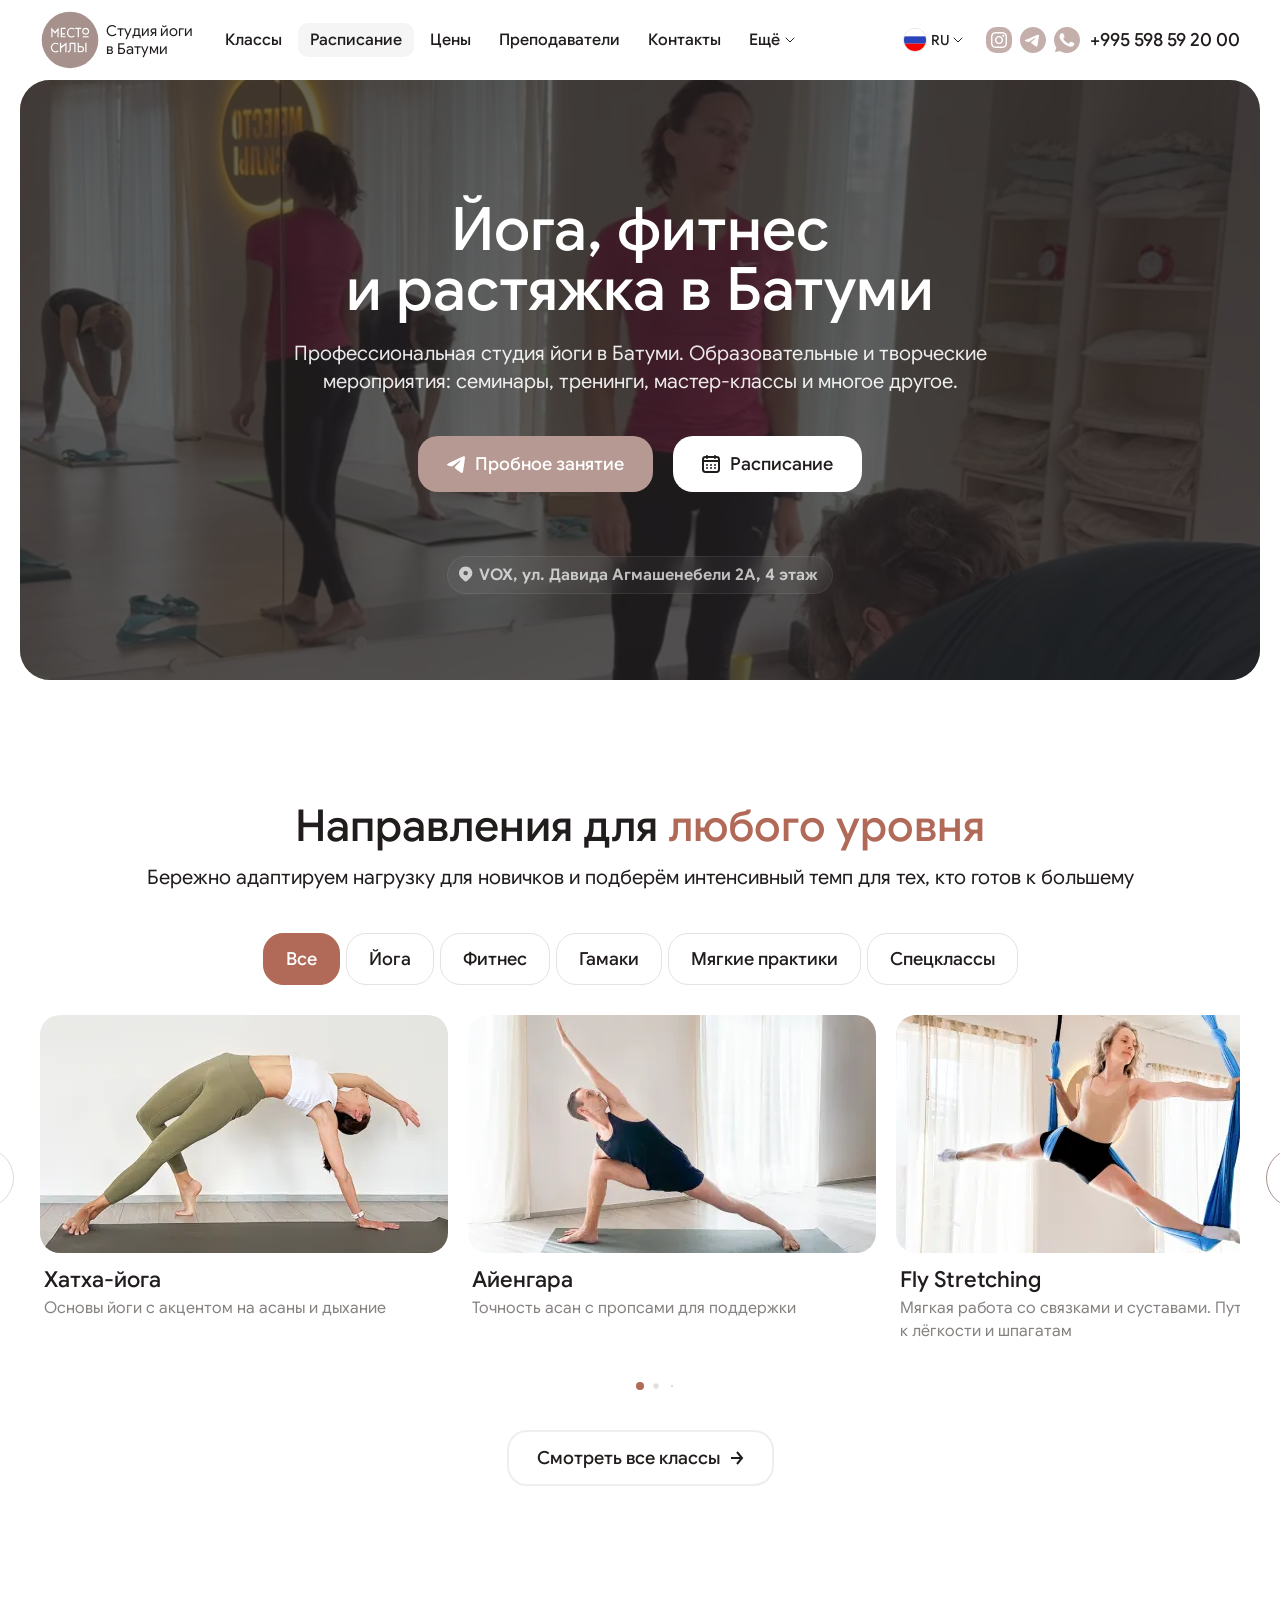
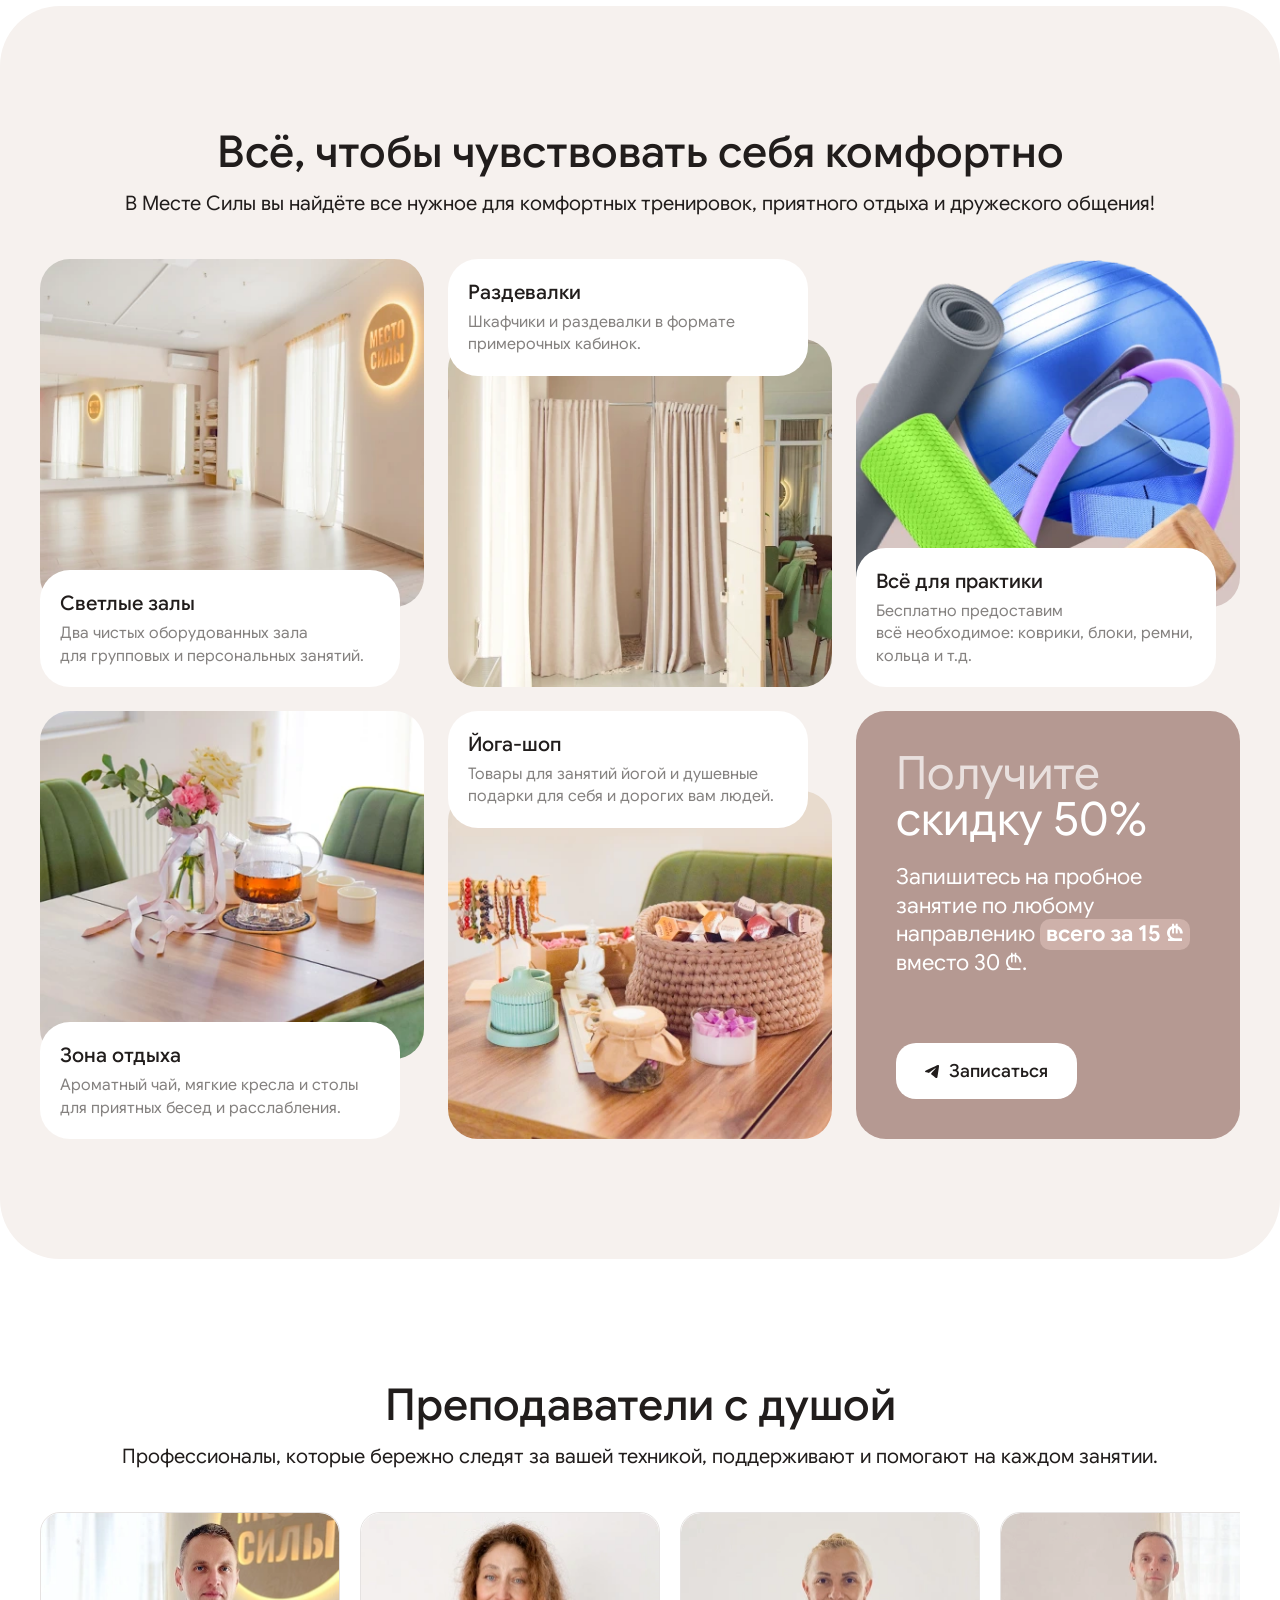
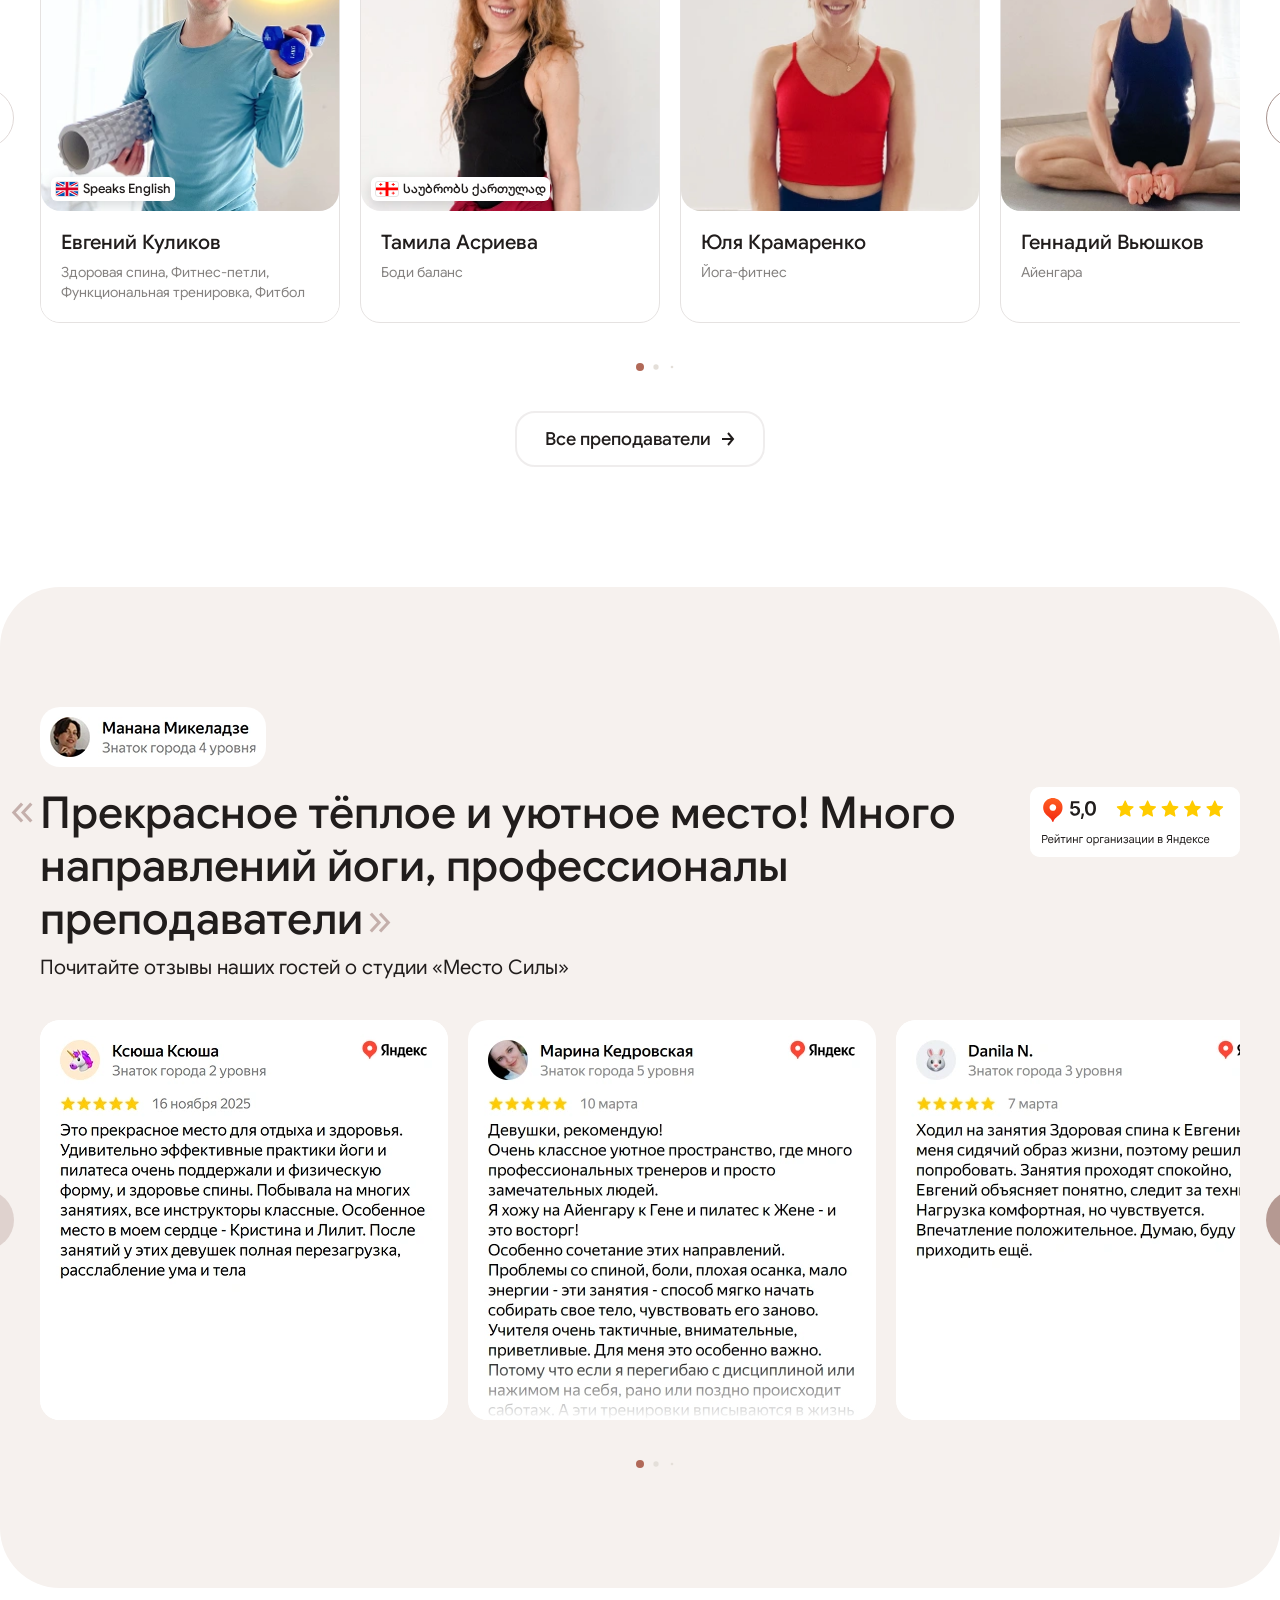
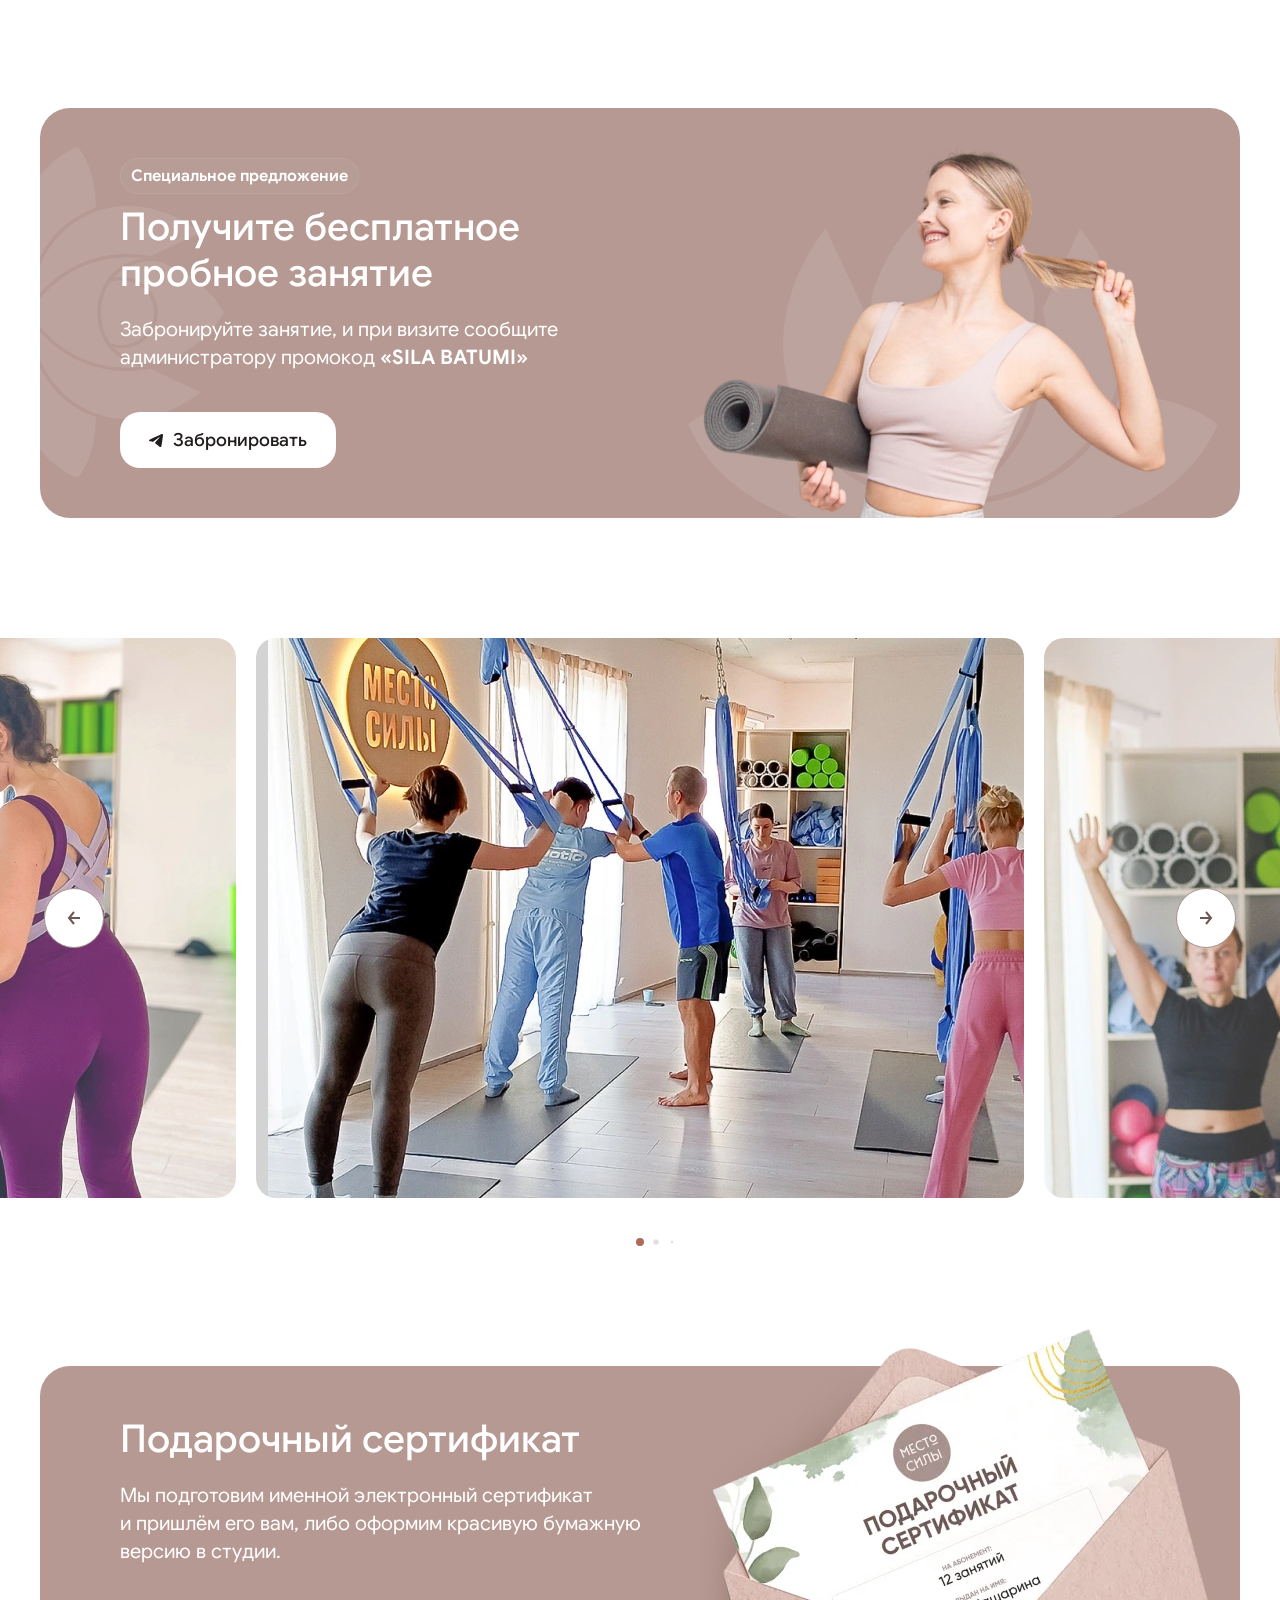
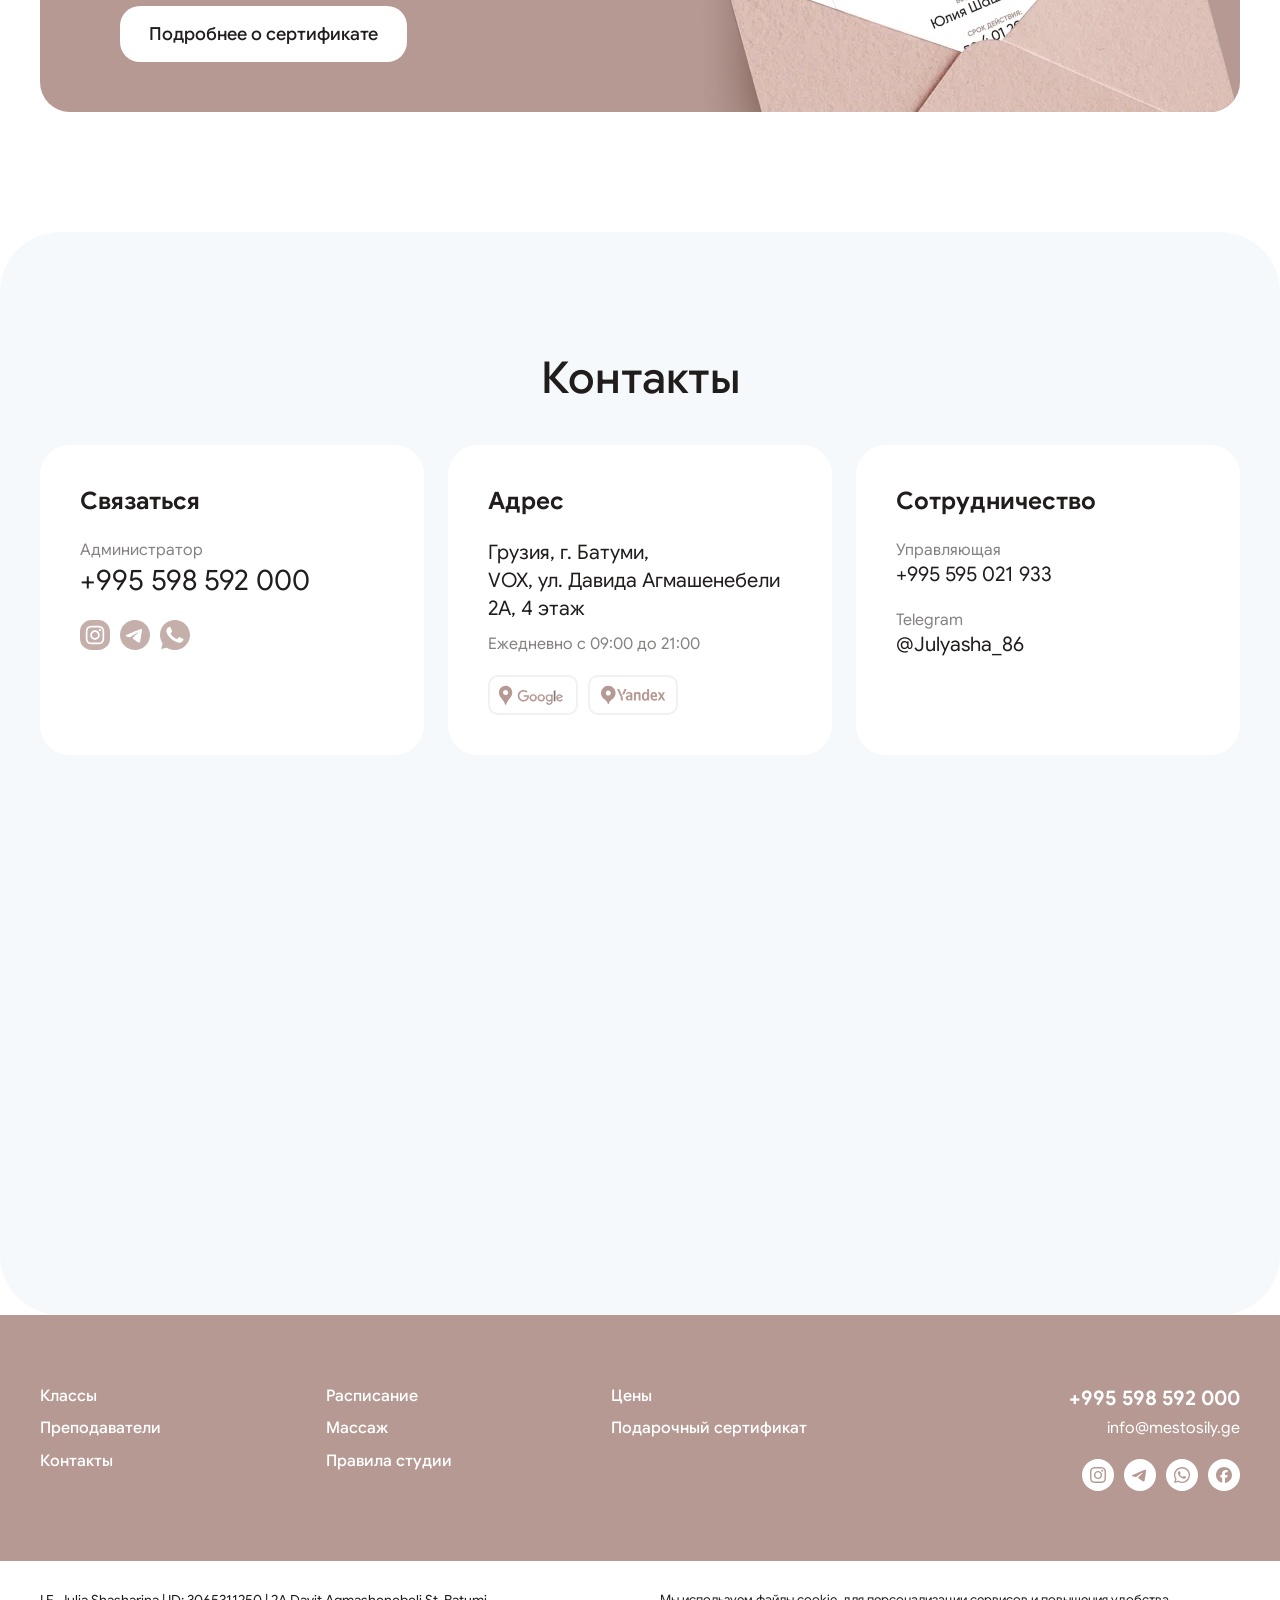
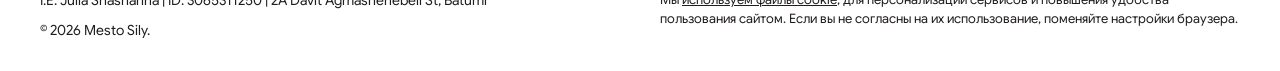
==== commit b552b354: "teachers add Tamila" ====
--- a/index.html
+++ b/index.html
@@ -713,16 +713,36 @@
                                                     <div class="card-teacher__badge-wrapper">
                                                         <span class="card-teacher__badge card-teacher__badge--en">Speaks
                                                             English</span>
+                                                        <!-- <span
+                                                            class="card-teacher__badge card-teacher__badge--ge">საუბრობს
+                                                            ქართულად</span> -->
+                                                    </div>
+
+                                                </div>
+                                                <div class="card-teacher__content">
+                                                    <h3 class="card-teacher__title">Евгений Куликов</h3>
+                                                    <p class="card-teacher__text">Здоровая спина, Фитнес-петли,
+                                                        Функциональная тренировка, Фитбол
+                                                    </p>
+                                                </div>
+                                            </a>
+                                        </article>
+                                    </div>
+                                    <div class="swiper-slide slider-teachers__item">
+                                        <article class="card-teacher">
+                                            <a href="#" class="card-teacher__link">
+                                                <div class="card-teacher__img">
+                                                    <img src="assets/img/content/teachers/tamila-asrieva.webp"
+                                                        alt="Тамила Асриева" loading="lazy">
+                                                    <div class="card-teacher__badge-wrapper">
                                                         <span
                                                             class="card-teacher__badge card-teacher__badge--ge">საუბრობს
                                                             ქართულად</span>
                                                     </div>
-
                                                 </div>
                                                 <div class="card-teacher__content">
-                                                    <h3 class="card-teacher__title">Евгений Куликов</h3>
-                                                    <p class="card-teacher__text">Здоровая спина, Фитнес-петли,
-                                                        Функциональная тренировка, Фитбол
+                                                    <h3 class="card-teacher__title">Тамила Асриева</h3>
+                                                    <p class="card-teacher__text">Боди баланс
                                                     </p>
                                                 </div>
                                             </a>
@@ -898,7 +918,9 @@
                                                     </p>
                                                 </div>
                                             </a>
-                                    </div>
+                                        </article>
+                                    </div>
+
                                     <!-- конец карточки -->
                                 </div>
                             </div>
--- a/assets/css/main.css
+++ b/assets/css/main.css
@@ -1751,11 +1751,17 @@
 .btn-price:hover {
   background-color: rgb(160.3770491803, 124.5737704918, 115.6229508197);
 }
-.btn-price--first {
+.btn-price--first-visit {
   background-color: #B16958;
 }
-.btn-price--first:hover {
+.btn-price--first-visit:hover {
   background-color: rgb(145.8693877551, 82.9795918367, 68.1306122449);
+}
+@media (max-width: 767px) {
+  .btn-price {
+    padding: 6px 13px;
+    font-size: 14px;
+  }
 }
 
 .card-class {
@@ -2793,16 +2799,23 @@
   display: flex;
   flex-direction: column;
   gap: 20px;
-  justify-content: space-between;
   border-width: 3px;
   border-style: solid;
   border-color: transparent;
   overflow: hidden;
+  height: 100%;
+}
+@media (max-width: 767px) {
+  .price-card {
+    padding: 18px 12px;
+    gap: 10px;
+  }
 }
 .price-card__header {
   display: flex;
   flex-direction: column;
   gap: 0px;
+  flex-grow: 1;
 }
 .price-card__title {
   display: block;
@@ -2811,11 +2824,23 @@
   color: #211D1C;
   line-height: 1.4;
 }
+@media (max-width: 767px) {
+  .price-card__title {
+    font-size: 15px;
+    line-height: 1.2;
+  }
+}
 .price-card__duration {
   display: block;
   font-size: 16px;
   font-weight: 700;
   line-height: 1.4;
+}
+@media (max-width: 767px) {
+  .price-card__duration {
+    font-size: 12px;
+    line-height: 1.2;
+  }
 }
 .price-card__duration--blue {
   color: #578BFB;
@@ -2833,16 +2858,27 @@
   color: #211D1C;
   margin-top: 10px;
 }
+@media (max-width: 767px) {
+  .price-card__description {
+    font-size: 13px;
+    line-height: 1.2;
+  }
+}
 .price-card__body {
   display: flex;
   flex-direction: column;
   align-items: start;
-  gap: 20px;
+  gap: 10px;
+}
+@media (max-width: 767px) {
+  .price-card__body {
+    gap: 4px;
+  }
 }
 .price-card__prices {
   display: flex;
   flex-direction: column;
-  gap: 10px;
+  gap: 4px;
 }
 .price-card__price-column {
   display: flex;
@@ -2860,8 +2896,13 @@
   line-height: 1.4;
   color: #211D1C;
 }
+@media (max-width: 767px) {
+  .price-card__price-value {
+    font-size: 18px;
+  }
+}
 .price-card__price-description {
-  font-size: 12px;
+  font-size: 11px;
   font-weight: 400;
   line-height: 1.1;
   color: #211D1C;
@@ -2872,8 +2913,13 @@
   line-height: 1.4;
   color: #211D1C;
 }
+@media (max-width: 767px) {
+  .price-card__price-unit {
+    font-size: 13px;
+  }
+}
 .price-card--border {
-  border-color: #E5E2E1;
+  border-color: rgba(229, 226, 225, 0.4);
 }
 .price-card--recommended {
   border-color: #DEA293;
@@ -2892,6 +2938,16 @@
   font-size: 14px;
   font-weight: 700;
   line-height: 1.4;
+}
+@media (max-width: 767px) {
+  .price-card--recommended .price-card__label-accent {
+    font-size: 10px;
+    padding: 2px 5px;
+    border-radius: 0 0 0 10px;
+  }
+}
+.price-card--first-visit {
+  border-color: #DEA293;
 }
 
 .hero {
@@ -4764,6 +4820,10 @@
   text-align: center;
 }
 
+.pricing-header__subtitle {
+  text-align: center;
+}
+
 .prices-intro {
   overflow: hidden;
   margin-bottom: 20px;
@@ -4774,13 +4834,37 @@
   align-items: center;
   gap: 30px;
 }
+@media (max-width: 560px) {
+  .prices-intro__inner {
+    gap: 20px;
+  }
+}
+.prices-intro__title {
+  text-align: center;
+}
 .prices-intro__nav {
   width: 100%;
   margin-bottom: 40px;
 }
 @media (max-width: 560px) {
   .prices-intro__nav {
-    margin-bottom: 24px;
+    margin-bottom: 4px;
+  }
+}
+
+.prices-section-inner {
+  display: flex;
+  flex-direction: column;
+  gap: 40px;
+}
+@media (max-width: 1023px) {
+  .prices-section-inner {
+    gap: 30px;
+  }
+}
+@media (max-width: 767px) {
+  .prices-section-inner {
+    gap: 20px;
   }
 }
 
@@ -4802,4 +4886,282 @@
   display: grid;
   grid-template-columns: repeat(4, 1fr);
   gap: 24px;
+}
+@media (max-width: 1239px) {
+  .prices-starter__grid {
+    grid-template-columns: repeat(3, 1fr);
+  }
+}
+@media (max-width: 1023px) {
+  .prices-starter__grid {
+    grid-template-columns: repeat(2, 1fr);
+  }
+}
+@media (max-width: 767px) {
+  .prices-starter__grid {
+    gap: 6px;
+  }
+}
+.prices-starter__banner {
+  display: flex;
+  flex-direction: column;
+  gap: 10px;
+  background-color: #DEA293;
+  border-radius: 20px;
+  padding: 30px;
+  background-image: url(../img/content/banners/banner-start-price.webp);
+  background-size: auto;
+  background-position: center;
+  background-repeat: no-repeat;
+  background-position: right;
+  height: 100%;
+}
+@media (max-width: 767px) {
+  .prices-starter__banner {
+    padding: 14px;
+    background-position: right bottom;
+    background-size: auto 150px;
+  }
+}
+@media (max-width: 560px) {
+  .prices-starter__banner {
+    background-size: auto 120px;
+  }
+}
+.prices-starter__banner-title {
+  font-size: 40px;
+  font-weight: 700;
+  line-height: 1.2;
+  color: #FFFFFF;
+}
+@media (max-width: 767px) {
+  .prices-starter__banner-title {
+    font-size: 20px;
+  }
+}
+.prices-starter__banner-title-accent {
+  display: block;
+  font-size: 60px;
+  font-weight: 700;
+  line-height: 0.9;
+}
+@media (max-width: 767px) {
+  .prices-starter__banner-title-accent {
+    font-size: 40px;
+  }
+}
+.prices-starter__banner-description {
+  font-size: 18px;
+  font-weight: 700;
+  line-height: 1.4;
+  color: #FFFFFF;
+}
+@media (max-width: 767px) {
+  .prices-starter__banner-description {
+    font-size: 13px;
+  }
+}
+
+.pricing-groups {
+  background-color: #F6F1EE;
+  padding: 120px 0;
+}
+@media (max-width: 1239px) {
+  .pricing-groups {
+    padding: 90px 0;
+  }
+}
+@media (max-width: 1023px) {
+  .pricing-groups {
+    padding: 60px 0;
+  }
+}
+.pricing-groups__grid {
+  display: grid;
+  grid-template-columns: repeat(3, 1fr);
+  gap: 24px;
+}
+@media (max-width: 1023px) {
+  .pricing-groups__grid {
+    grid-template-columns: repeat(2, 1fr);
+  }
+}
+@media (max-width: 767px) {
+  .pricing-groups__grid {
+    gap: 6px;
+  }
+}
+.pricing-groups__banner {
+  display: grid;
+  grid-template-columns: 1fr auto 1fr;
+  align-items: center;
+  gap: 10px;
+  background-color: #FFFFFF;
+  border-radius: 20px;
+  padding: 0px 40px;
+}
+@media (max-width: 1239px) {
+  .pricing-groups__banner {
+    padding: 0 30px;
+  }
+}
+@media (max-width: 1023px) {
+  .pricing-groups__banner {
+    grid-template-columns: 1fr;
+    padding: 30px 30px 0 30px;
+    justify-items: center;
+  }
+}
+@media (max-width: 560px) {
+  .pricing-groups__banner {
+    padding: 20px 20px 0 20px;
+  }
+}
+.pricing-groups__banner-title {
+  font-size: 30px;
+  font-weight: 500;
+  line-height: 1.2;
+  text-align: left;
+  margin: 20px 0;
+}
+@media (max-width: 1239px) {
+  .pricing-groups__banner-title {
+    font-size: 26px;
+  }
+}
+@media (max-width: 1023px) {
+  .pricing-groups__banner-title {
+    font-size: 20px;
+    text-align: center;
+    margin: 0;
+  }
+}
+.pricing-groups__banner-img {
+  align-self: self-end;
+  width: auto;
+  height: auto;
+  -o-object-fit: cover;
+     object-fit: cover;
+  margin-top: -20px;
+}
+@media (max-width: 1023px) {
+  .pricing-groups__banner-img {
+    order: 1;
+    margin-top: 0;
+  }
+}
+.pricing-groups__banner-description {
+  margin: 20px 0;
+  font-size: 18px;
+  font-weight: 400;
+  line-height: 1.4;
+  text-align: right;
+}
+@media (max-width: 1239px) {
+  .pricing-groups__banner-description {
+    font-size: 16px;
+    margin: 0;
+  }
+}
+@media (max-width: 1023px) {
+  .pricing-groups__banner-description {
+    font-size: 16px;
+    text-align: center;
+    margin: 0;
+  }
+}
+@media (max-width: 767px) {
+  .pricing-groups__banner-description {
+    font-size: 14px;
+  }
+}
+
+.pricing-private {
+  background-color: #FFFFFF;
+  padding: 120px 0;
+}
+@media (max-width: 1239px) {
+  .pricing-private {
+    padding: 90px 0;
+  }
+}
+@media (max-width: 1023px) {
+  .pricing-private {
+    padding: 60px 0;
+  }
+}
+.pricing-private__grid {
+  display: grid;
+  grid-template-columns: repeat(3, 1fr);
+  gap: 24px;
+}
+@media (max-width: 1023px) {
+  .pricing-private__grid {
+    grid-template-columns: repeat(2, 1fr);
+  }
+}
+@media (max-width: 767px) {
+  .pricing-private__grid {
+    gap: 6px;
+  }
+}
+
+.pricing-special {
+  background-color: #F2F6EE;
+  padding: 120px 0;
+}
+@media (max-width: 1239px) {
+  .pricing-special {
+    padding: 90px 0;
+  }
+}
+@media (max-width: 1023px) {
+  .pricing-special {
+    padding: 60px 0;
+  }
+}
+.pricing-special__grid {
+  display: grid;
+  grid-template-columns: repeat(3, 1fr);
+  gap: 24px;
+}
+@media (max-width: 1023px) {
+  .pricing-special__grid {
+    grid-template-columns: repeat(2, 1fr);
+  }
+}
+@media (max-width: 767px) {
+  .pricing-special__grid {
+    gap: 6px;
+  }
+}
+
+.pricing-unlimited {
+  background-color: #F6F9FC;
+  padding: 120px 0;
+}
+@media (max-width: 1239px) {
+  .pricing-unlimited {
+    padding: 90px 0;
+  }
+}
+@media (max-width: 1023px) {
+  .pricing-unlimited {
+    padding: 60px 0;
+  }
+}
+.pricing-unlimited__grid {
+  display: grid;
+  grid-template-columns: repeat(3, 1fr);
+  gap: 24px;
+}
+@media (max-width: 1023px) {
+  .pricing-unlimited__grid {
+    grid-template-columns: repeat(2, 1fr);
+  }
+}
+@media (max-width: 767px) {
+  .pricing-unlimited__grid {
+    gap: 6px;
+  }
 }/*# sourceMappingURL=main.css.map */
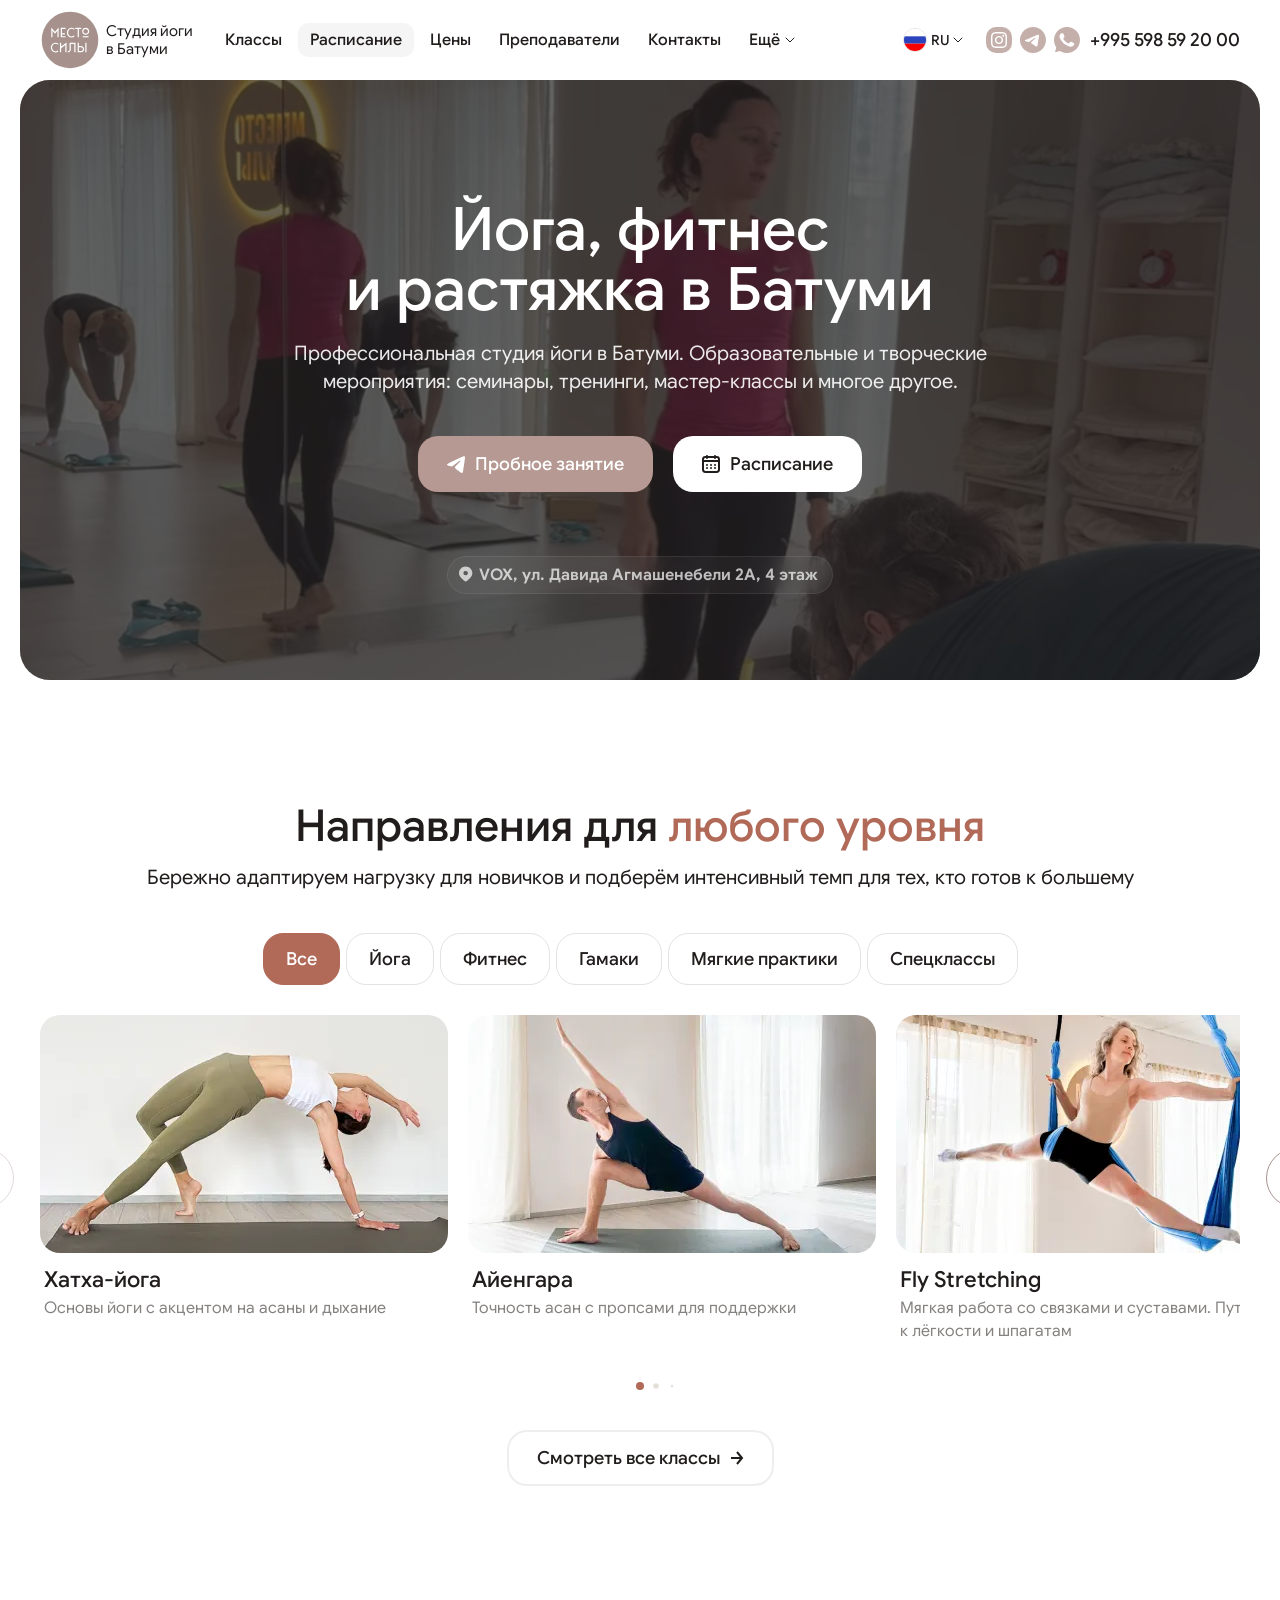
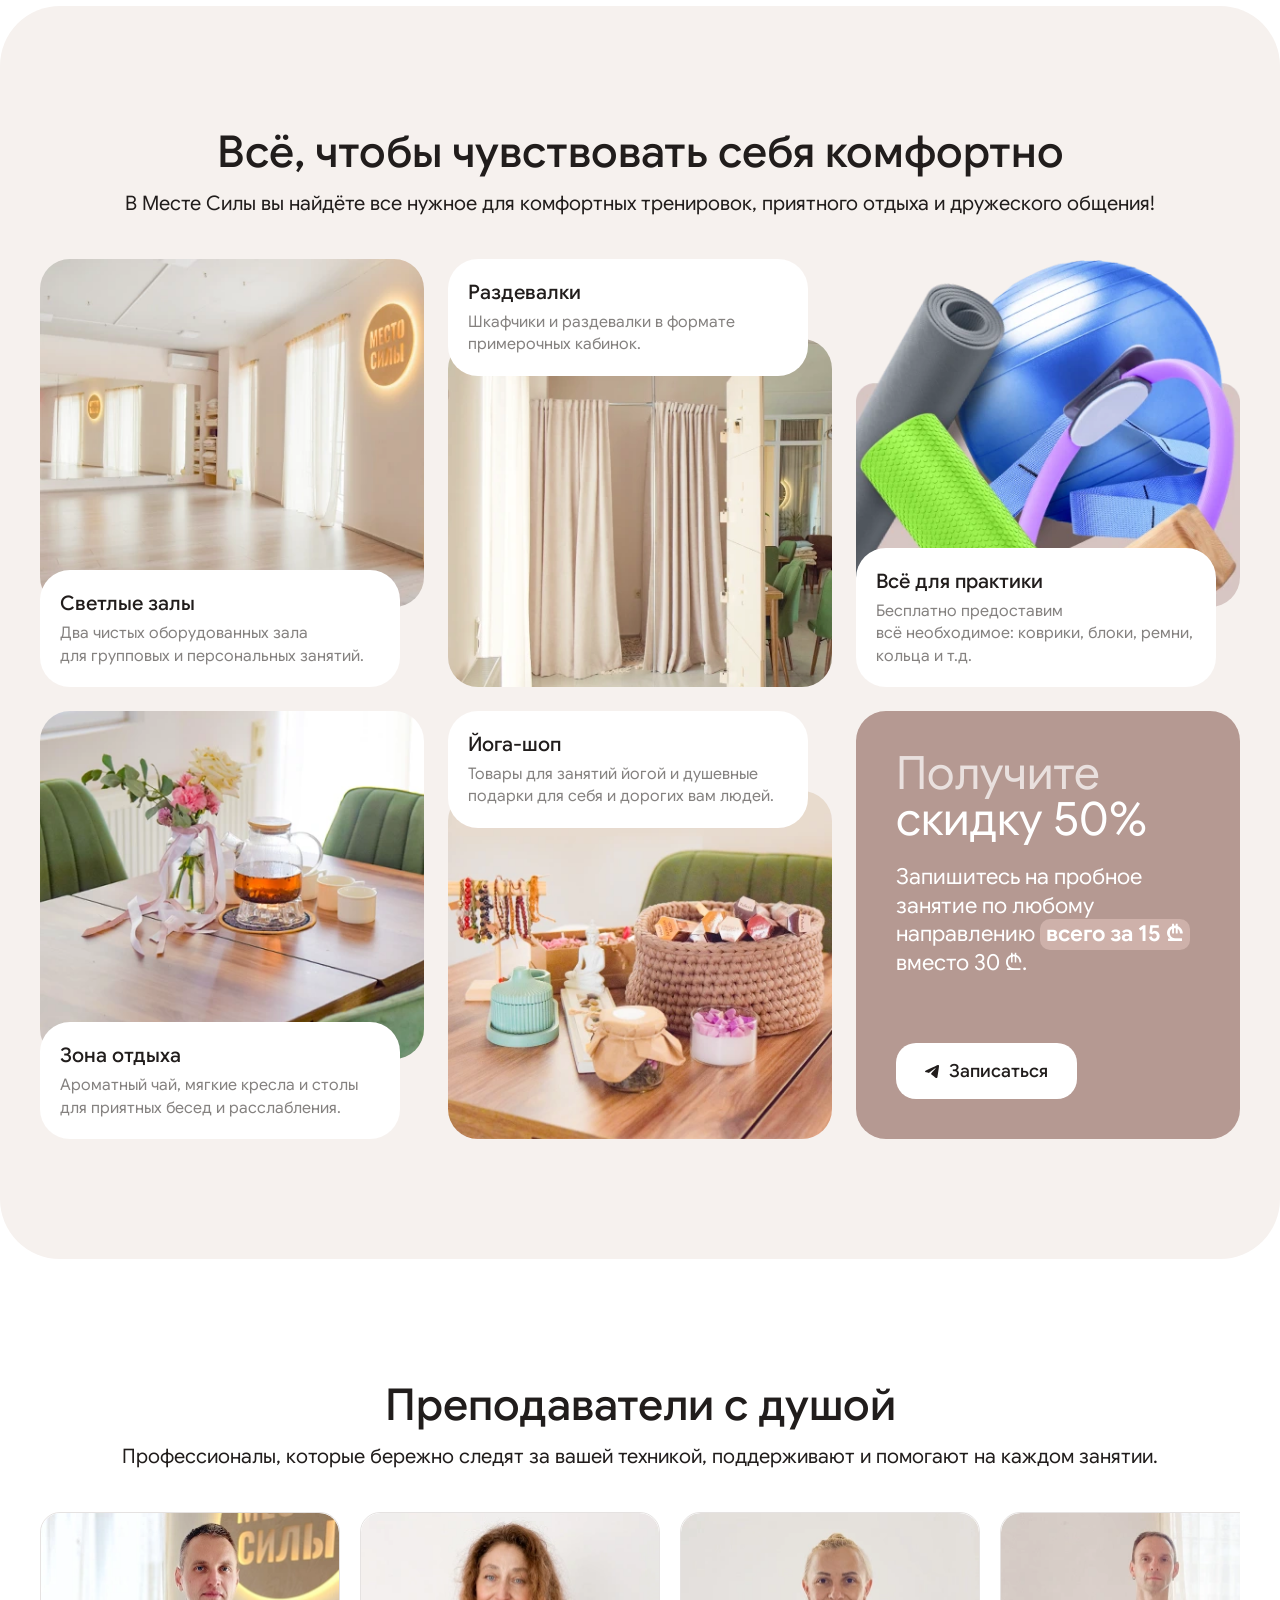
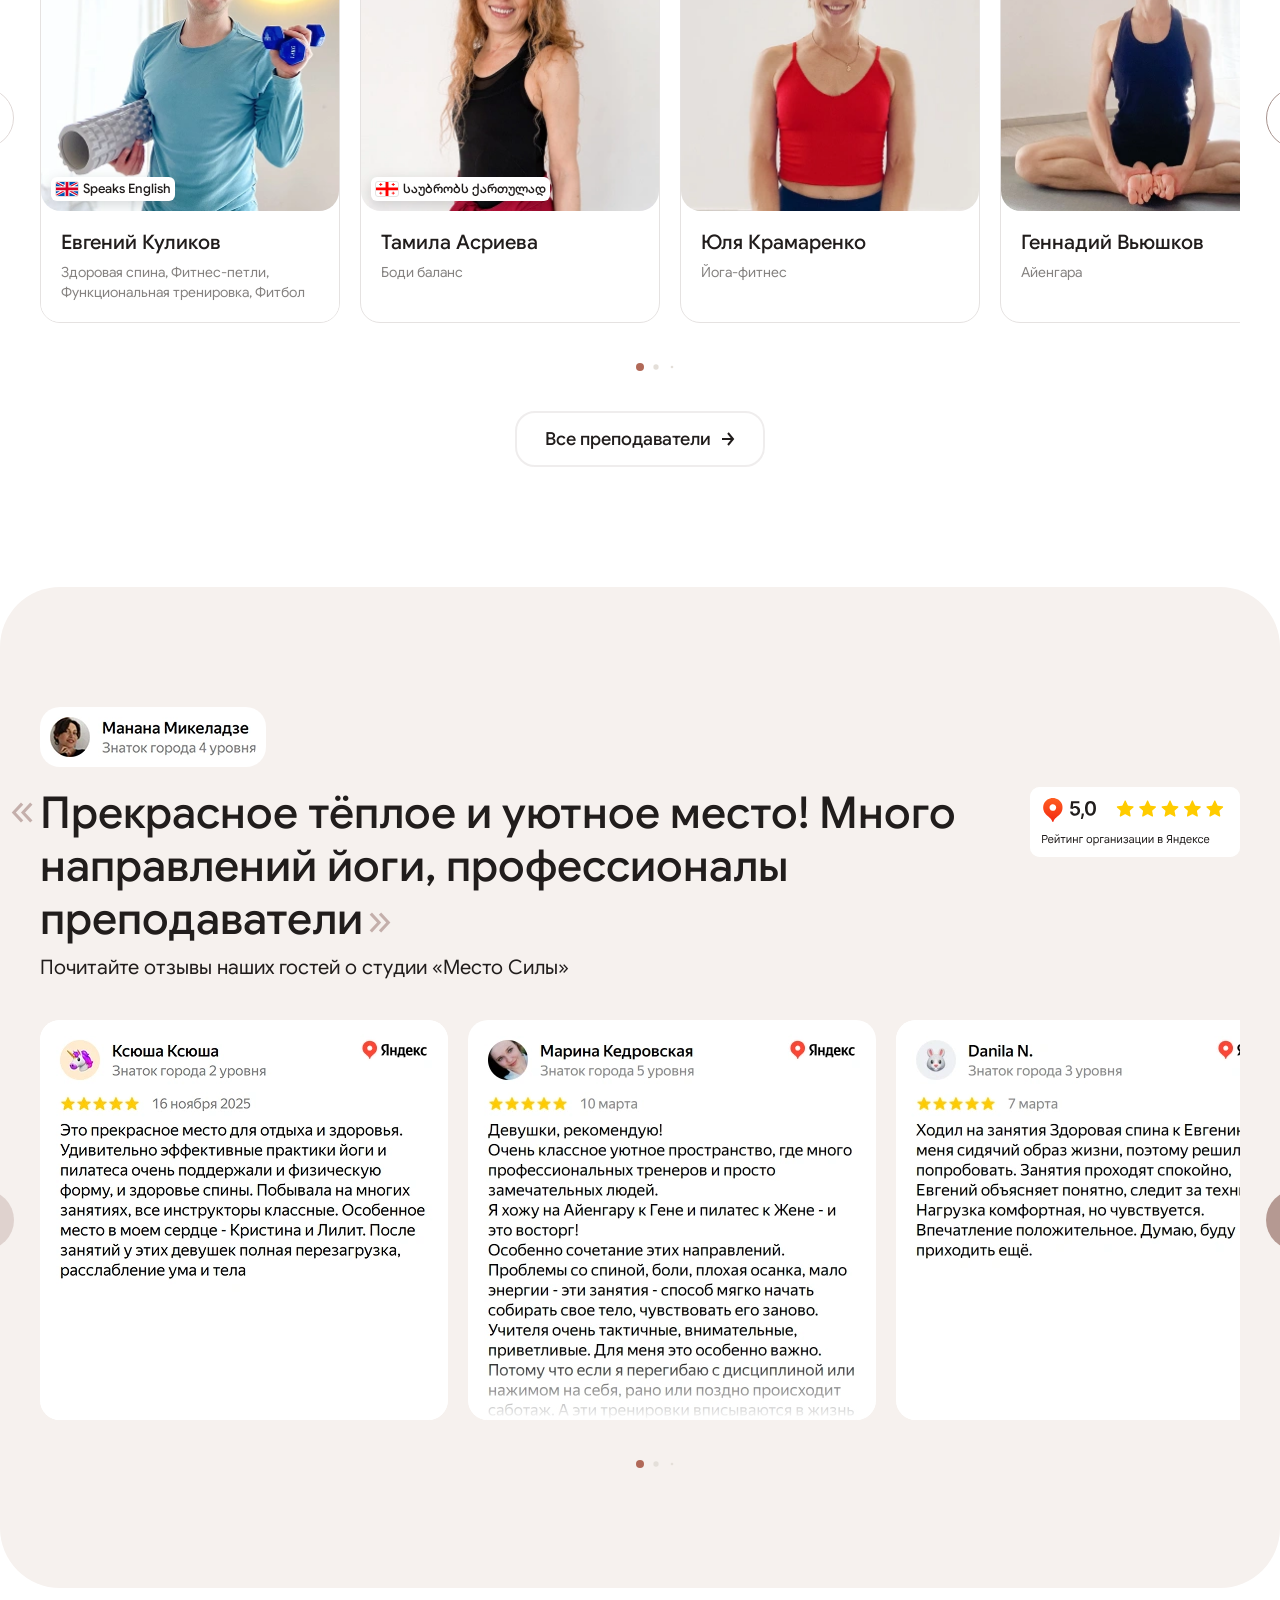
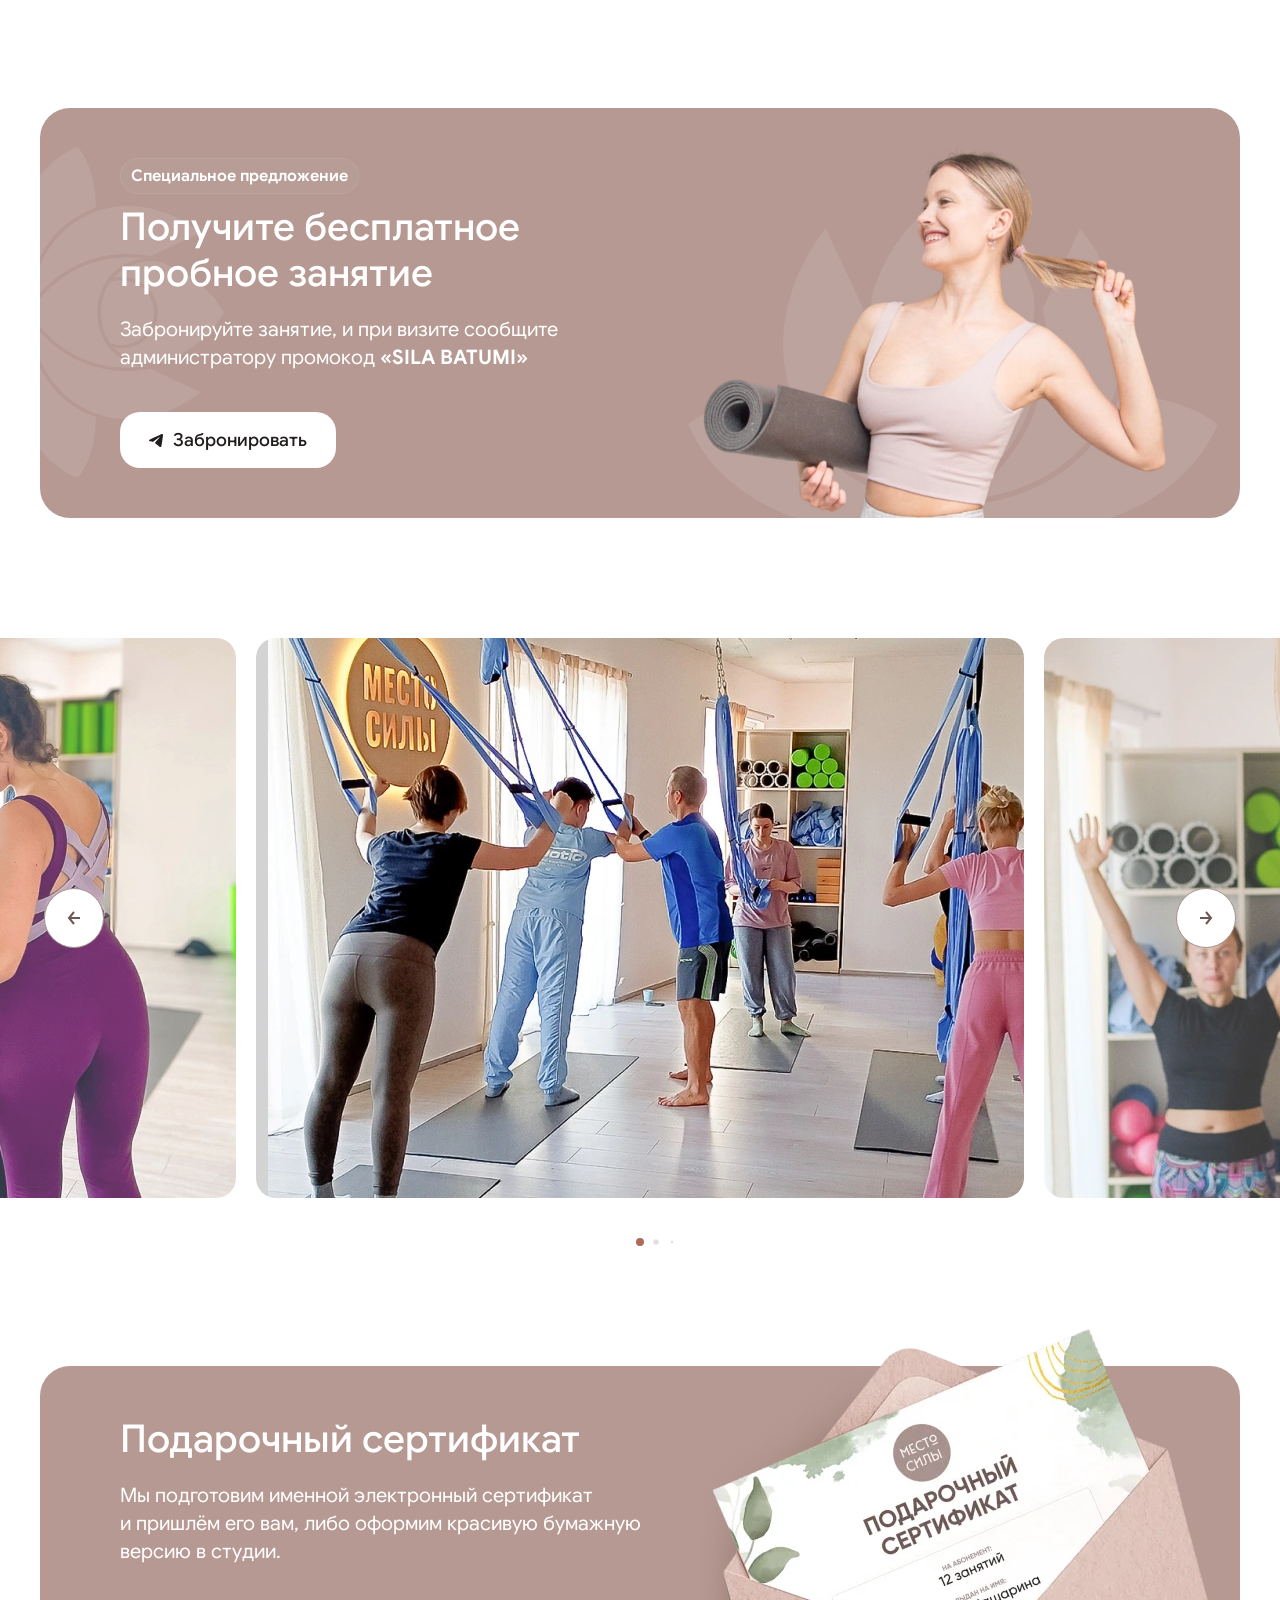
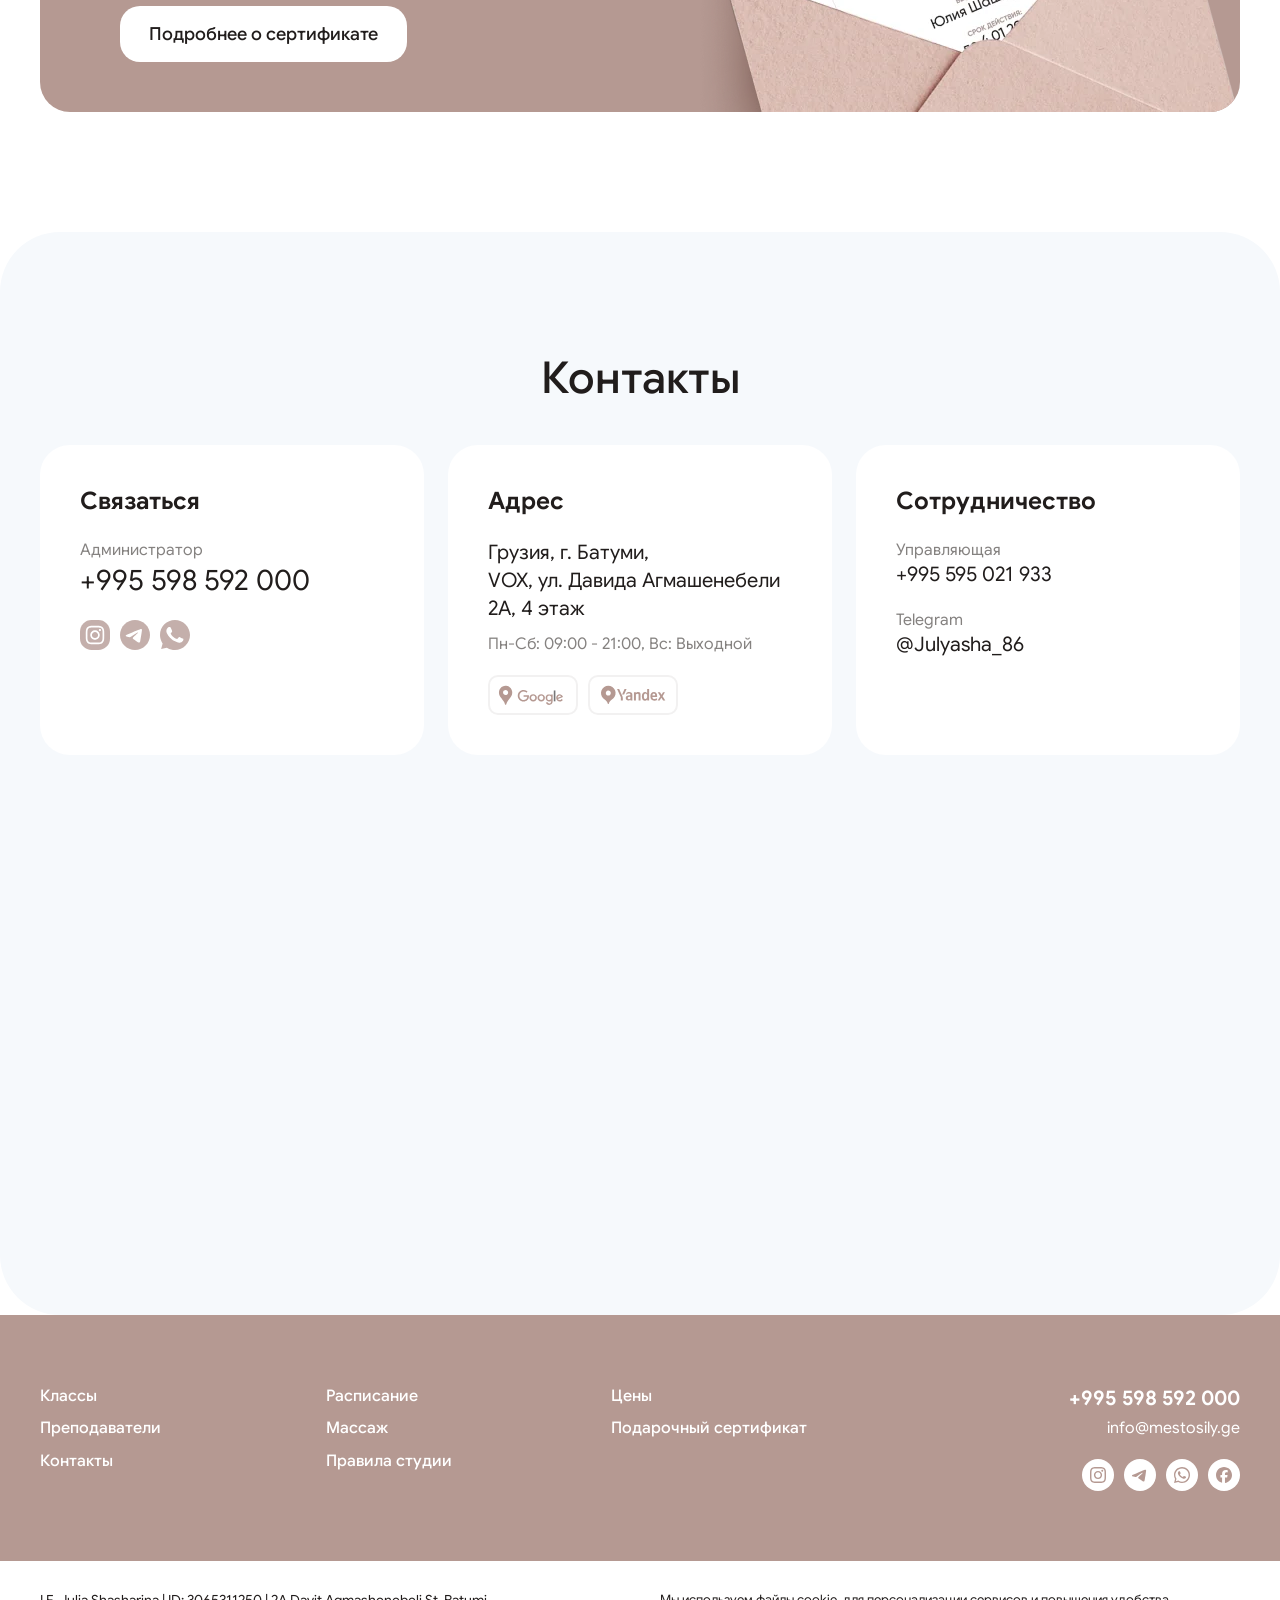
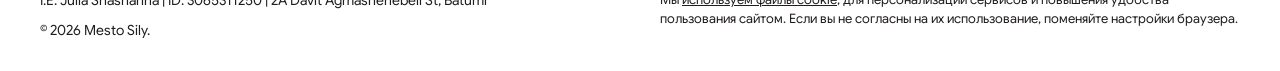
==== commit 0f8a9657: "pricing banners" ====
--- a/index.html
+++ b/index.html
@@ -1210,7 +1210,7 @@
                                 <address class="contacts__item-address">Грузия, г. Батуми, VOX, ул. Давида Агмашенебели
                                     2А,
                                     4 этаж</address>
-                                <span class="contacts__item-label">Ежедневно с 09:00 до 21:00</span>
+                                <span class="contacts__item-label">Пн-Сб: 09:00 - 21:00, Вс: Выходной</span>
                             </div>
 
                             <div class="contacts__item-btns-map">
--- a/assets/css/main.css
+++ b/assets/css/main.css
@@ -2950,6 +2950,203 @@
   border-color: #DEA293;
 }
 
+.banner-small-massage {
+  padding: 30px;
+  background-color: #B59992;
+  background-image: url(../img/content/banners/banner-small-massage.webp);
+  background-size: cover;
+  background-position: center;
+  background-repeat: no-repeat;
+  border-radius: 20px;
+  display: flex;
+  flex-direction: column;
+  align-items: left;
+  justify-content: space-between;
+  overflow: hidden;
+  gap: 20px;
+}
+@media (max-width: 1239px) {
+  .banner-small-massage {
+    justify-content: start;
+  }
+}
+.banner-small-massage__content {
+  display: flex;
+  flex-direction: column;
+  gap: 20px;
+}
+@media (max-width: 1023px) {
+  .banner-small-massage__content {
+    gap: 10px;
+  }
+}
+.banner-small-massage__title {
+  font-size: 40px;
+  font-weight: 500;
+  line-height: 1.2;
+  color: #FFFFFF;
+}
+@media (max-width: 1239px) {
+  .banner-small-massage__title {
+    font-size: 30px;
+  }
+}
+@media (max-width: 1023px) {
+  .banner-small-massage__title {
+    font-size: 26px;
+  }
+}
+@media (max-width: 767px) {
+  .banner-small-massage__title {
+    text-align: center;
+  }
+}
+.banner-small-massage__description {
+  font-size: 18px;
+  font-weight: 400;
+  line-height: 1.4;
+  color: #FFFFFF;
+}
+@media (max-width: 1023px) {
+  .banner-small-massage__description {
+    font-size: 16px;
+  }
+}
+@media (max-width: 767px) {
+  .banner-small-massage__description {
+    text-align: center;
+  }
+}
+.banner-small-massage__btn {
+  align-self: self-start;
+}
+@media (max-width: 767px) {
+  .banner-small-massage__btn {
+    align-self: center;
+  }
+}
+@media (max-width: 560px) {
+  .banner-small-massage__btn {
+    width: 100%;
+  }
+}
+
+.banner-small-certificate {
+  position: relative;
+  padding: 30px;
+  background-color: #B59992;
+  border-radius: 20px;
+  display: flex;
+  gap: 20px;
+  flex-direction: column;
+  align-items: left;
+  justify-content: space-between;
+  overflow: hidden;
+}
+@media (max-width: 1023px) {
+  .banner-small-certificate {
+    gap: 10px;
+  }
+}
+.banner-small-certificate__title {
+  font-size: 40px;
+  font-weight: 500;
+  line-height: 1.2;
+  color: #FFFFFF;
+}
+@media (max-width: 1239px) {
+  .banner-small-certificate__title {
+    font-size: 30px;
+  }
+}
+@media (max-width: 1023px) {
+  .banner-small-certificate__title {
+    font-size: 26px;
+  }
+}
+@media (max-width: 767px) {
+  .banner-small-certificate__title {
+    text-align: center;
+  }
+}
+.banner-small-certificate__wrapper {
+  display: flex;
+  flex-direction: row;
+  align-items: start;
+  justify-content: space-between;
+  gap: 20px;
+}
+@media (max-width: 1239px) {
+  .banner-small-certificate__wrapper {
+    flex-direction: column;
+  }
+}
+@media (max-width: 1239px) {
+  .banner-small-certificate__wrapper {
+    gap: 0px;
+  }
+}
+.banner-small-certificate__content {
+  display: flex;
+  flex-direction: column;
+  gap: 20px;
+}
+.banner-small-certificate__description {
+  font-size: 18px;
+  font-weight: 400;
+  line-height: 1.4;
+  color: #FFFFFF;
+}
+@media (max-width: 1023px) {
+  .banner-small-certificate__description {
+    font-size: 16px;
+  }
+}
+@media (max-width: 767px) {
+  .banner-small-certificate__description {
+    text-align: center;
+  }
+}
+.banner-small-certificate__btn {
+  align-self: self-start;
+}
+@media (max-width: 767px) {
+  .banner-small-certificate__btn {
+    align-self: center;
+  }
+}
+@media (max-width: 560px) {
+  .banner-small-certificate__btn {
+    width: 100%;
+  }
+}
+.banner-small-certificate__img {
+  align-self: self-end;
+  width: 324px;
+  height: auto;
+  margin-right: -100px;
+  margin-bottom: -50px;
+}
+@media (max-width: 1239px) {
+  .banner-small-certificate__img {
+    margin-right: -100px;
+    margin-bottom: -80px;
+    margin-top: -70px;
+  }
+}
+@media (max-width: 1023px) {
+  .banner-small-certificate__img {
+    margin-right: -120px;
+    width: 260px;
+  }
+}
+@media (max-width: 767px) {
+  .banner-small-certificate__img {
+    margin: 20px auto -30px auto;
+    align-self: center;
+  }
+}
+
 .hero {
   margin-bottom: 120px;
 }
@@ -5164,4 +5361,30 @@
   .pricing-unlimited__grid {
     gap: 6px;
   }
+}
+
+.pricing-banners {
+  background-color: #FFFFFF;
+  padding: 120px 0;
+}
+@media (max-width: 1239px) {
+  .pricing-banners {
+    padding: 90px 0;
+  }
+}
+@media (max-width: 1023px) {
+  .pricing-banners {
+    padding: 60px 0;
+  }
+}
+.pricing-banners__inner {
+  display: grid;
+  grid-template-columns: repeat(2, 1fr);
+  gap: 20px;
+}
+@media (max-width: 767px) {
+  .pricing-banners__inner {
+    grid-template-columns: repeat(1, 1fr);
+    gap: 6px;
+  }
 }/*# sourceMappingURL=main.css.map */
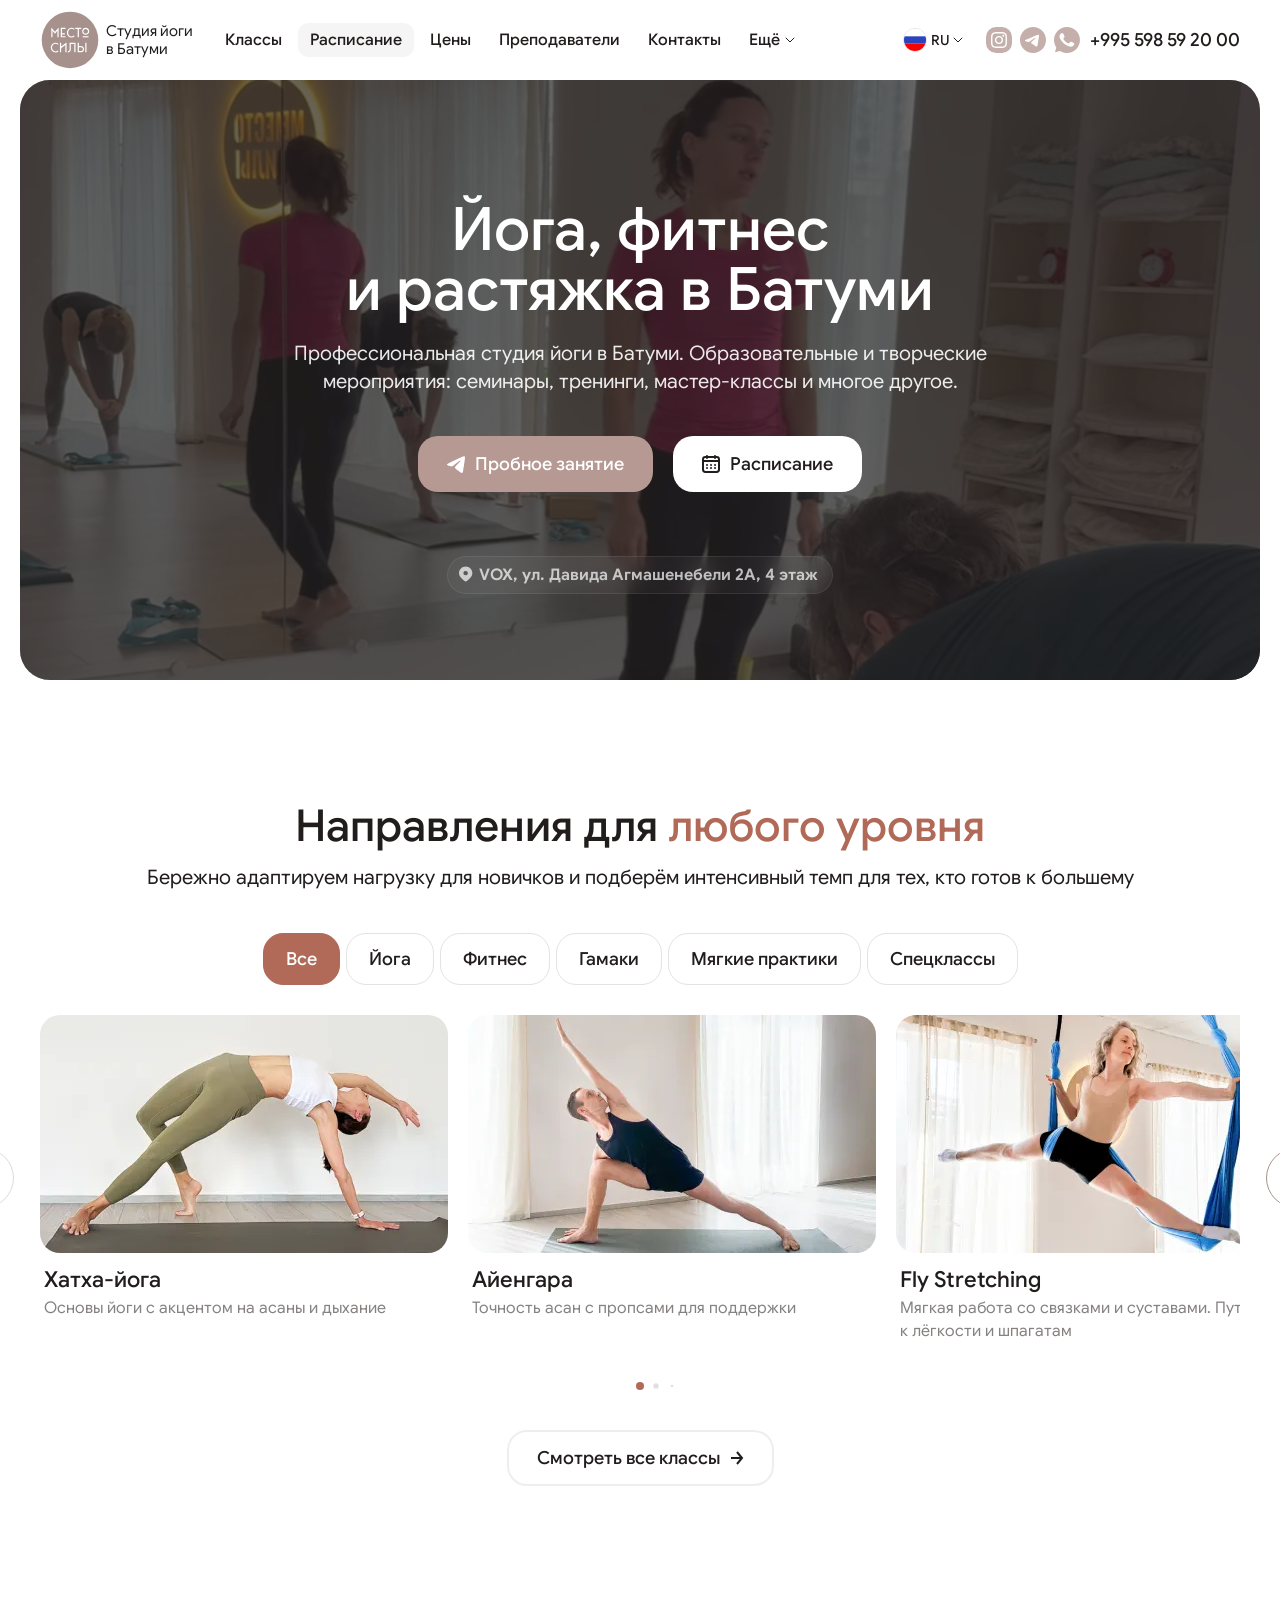
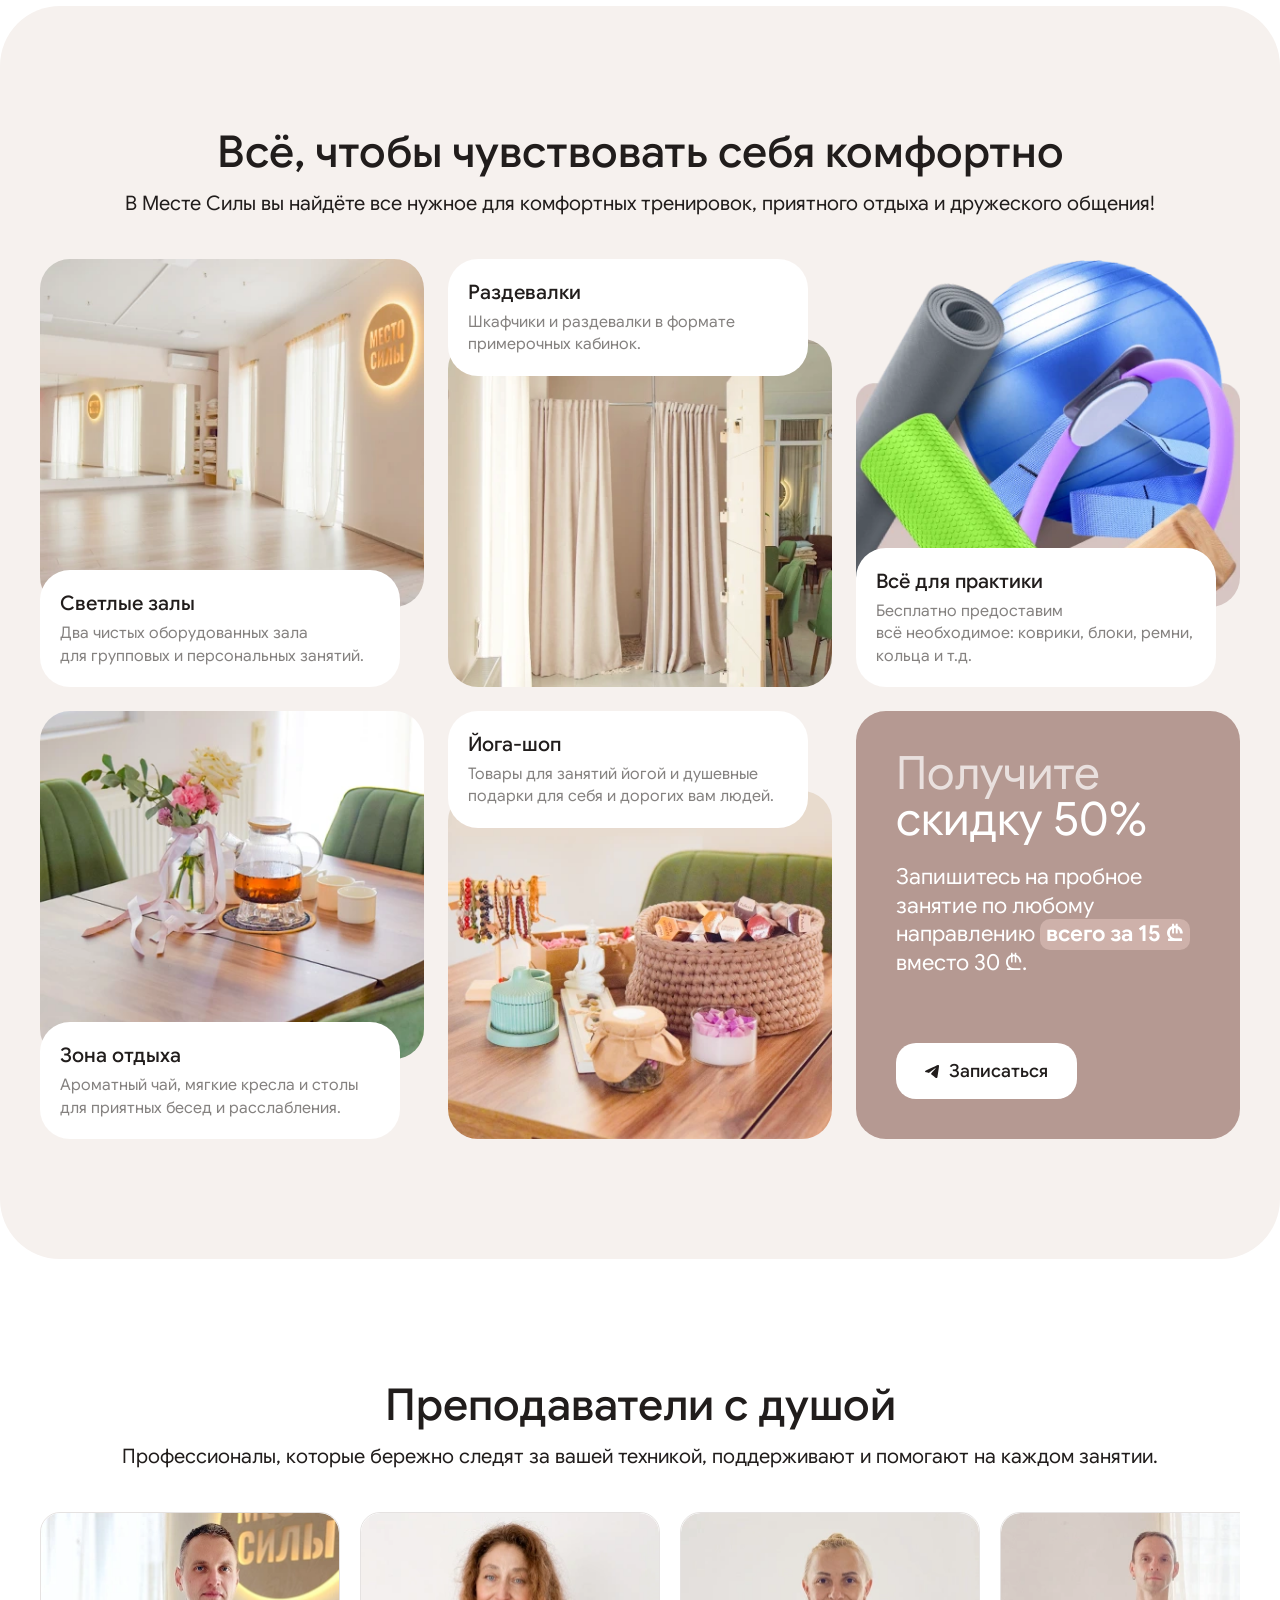
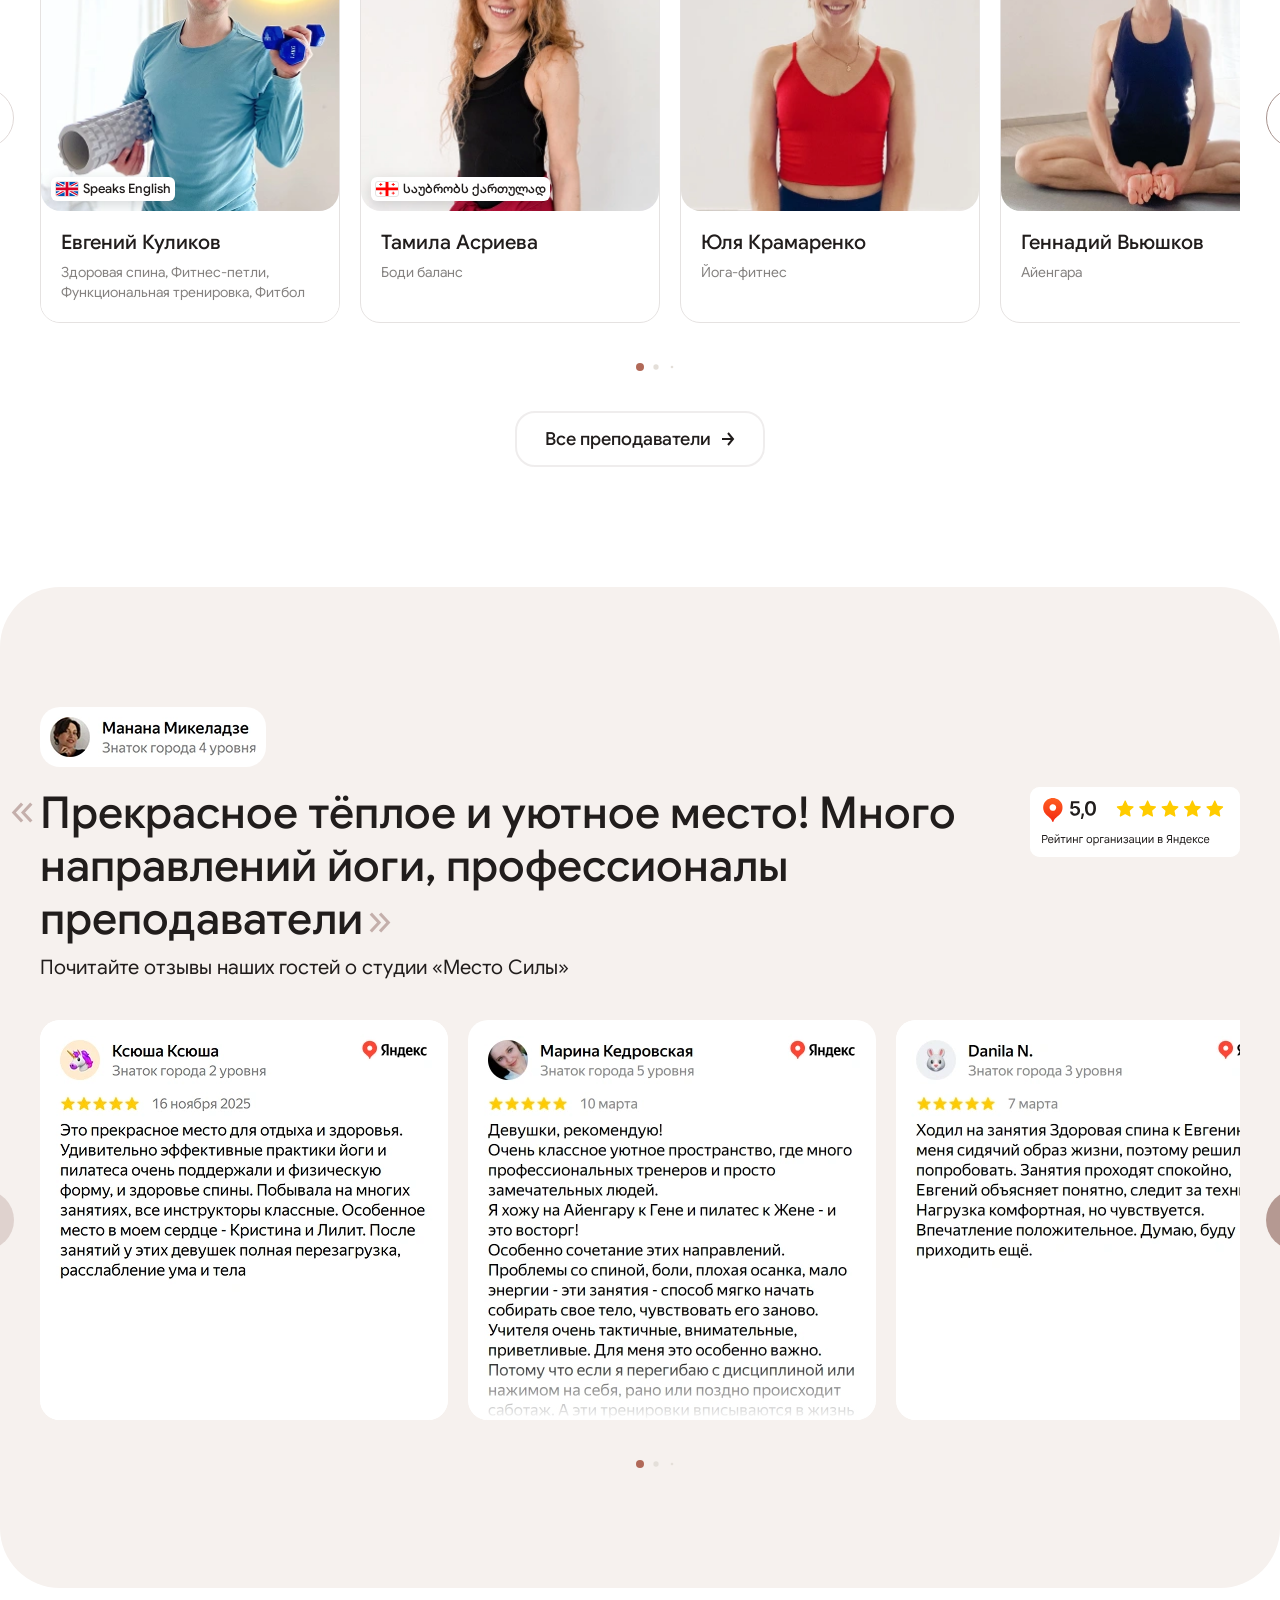
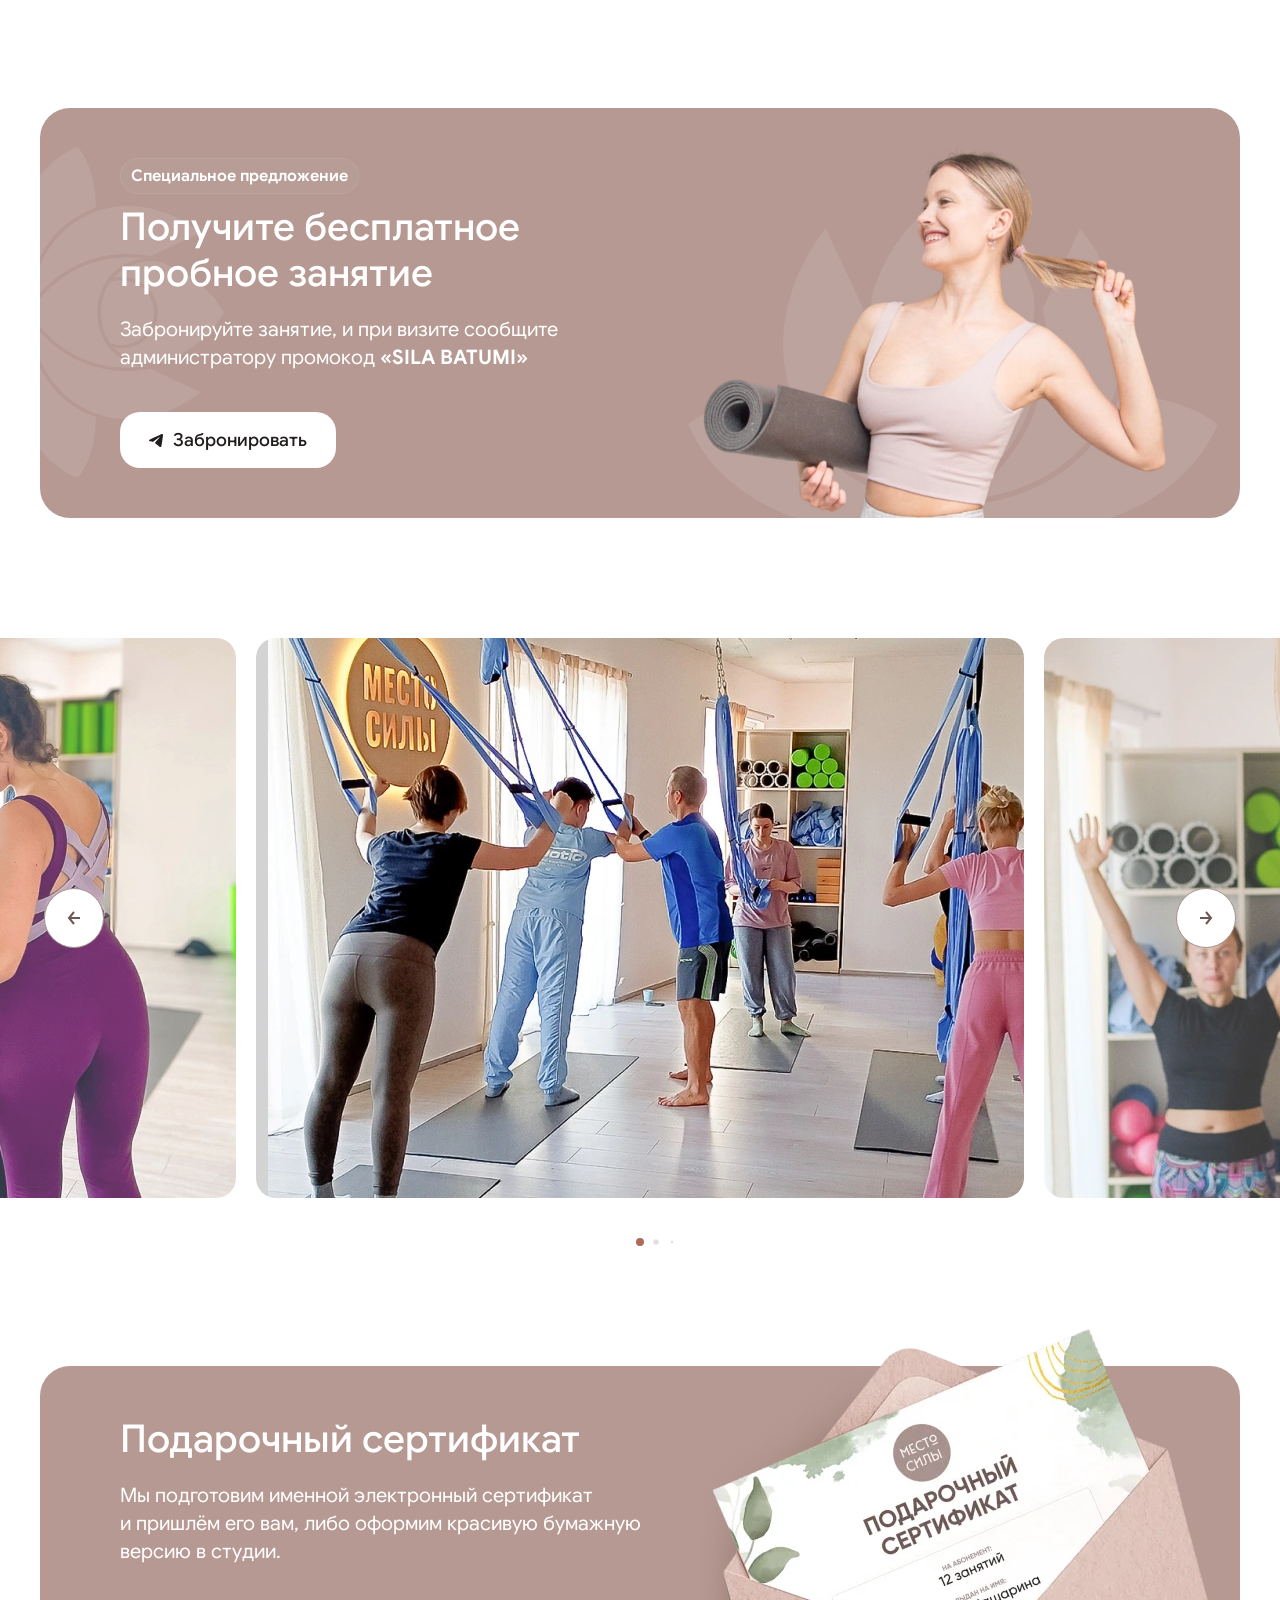
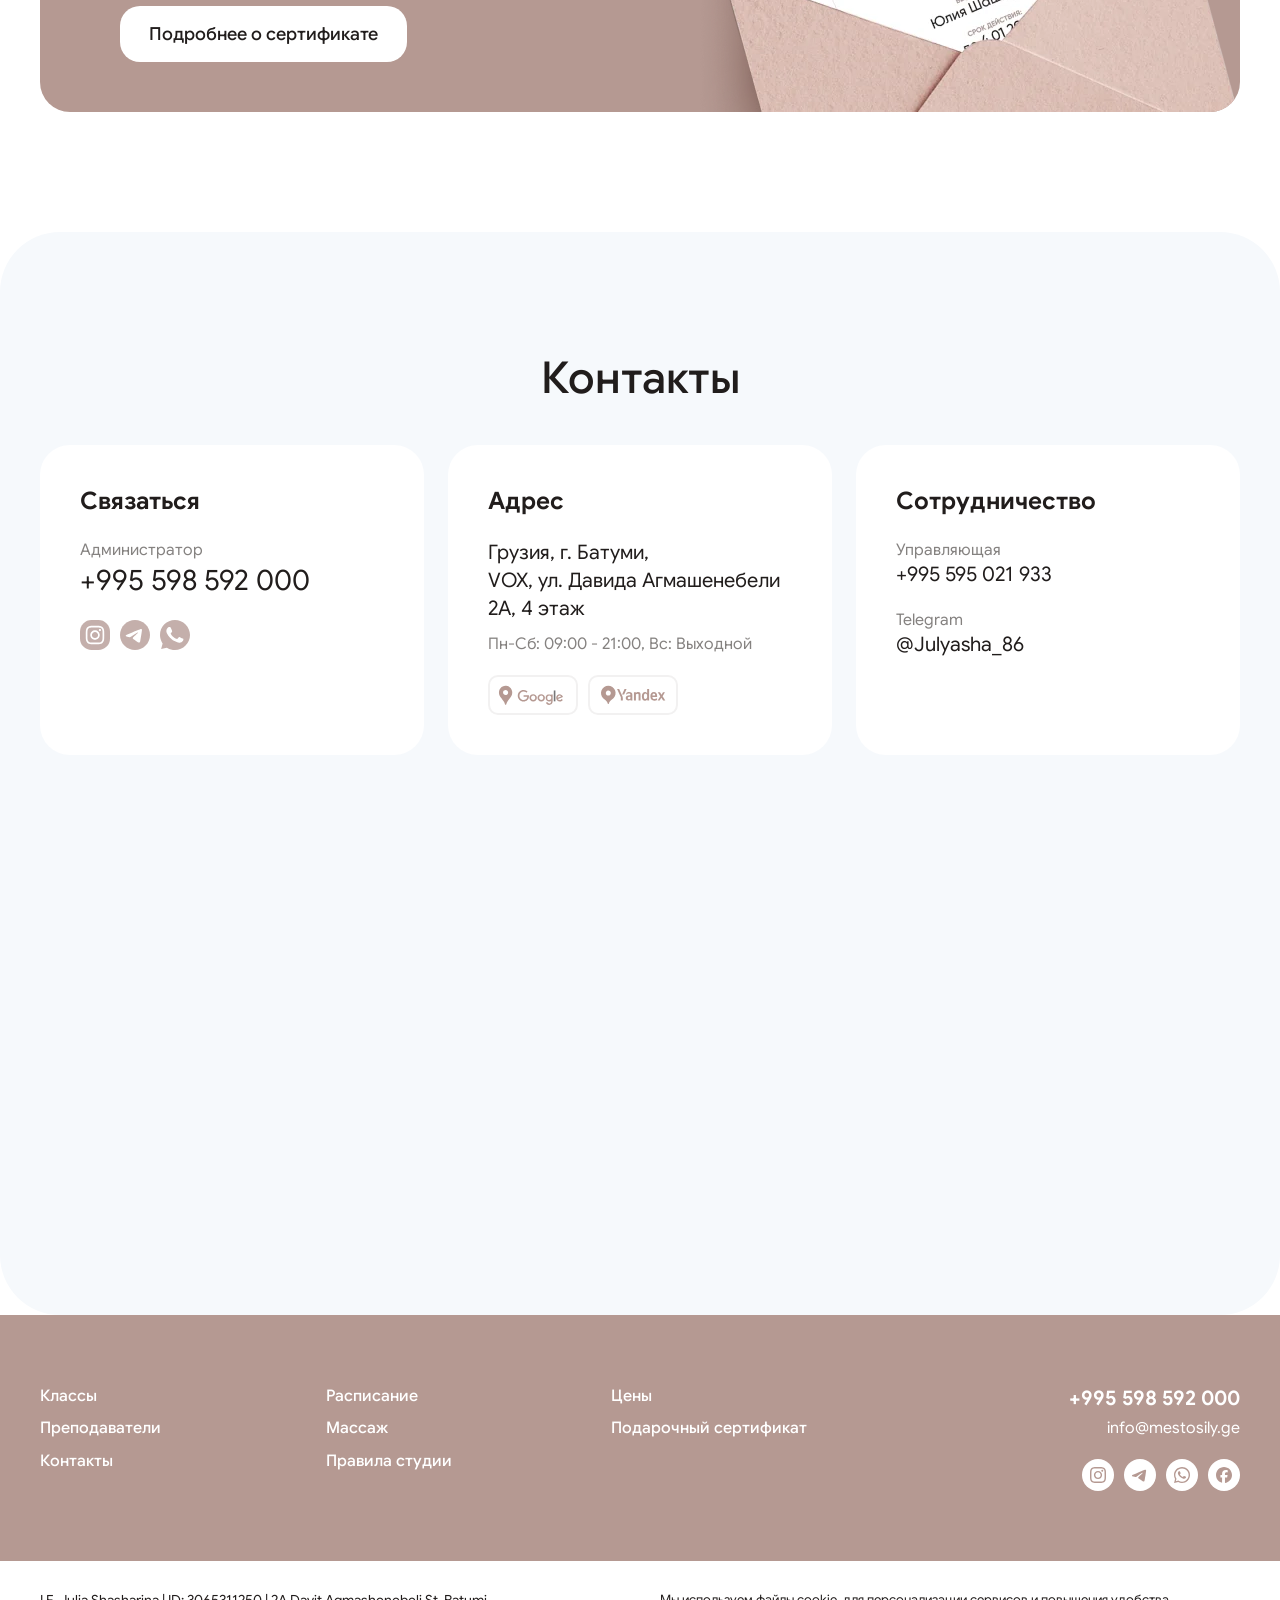
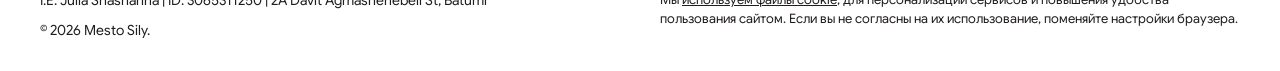
==== commit 48ac6180: "review section" ====
--- a/index.html
+++ b/index.html
@@ -171,7 +171,7 @@
     </header>
 
     <main class="main">
-        <section class="hero">
+        <section class="hero mb">
             <div class="hero__container">
                 <div class="hero__inner" style="background-image: url('assets/img/content/pages/home/hero-bg.webp');">
                     <video class="hero__video" autoplay muted loop playsinline
@@ -213,7 +213,7 @@
                 </div>
             </div>
         </section>
-        <section class="slider-classes">
+        <section class="slider-classes mb">
             <div class="container">
                 <div class="slider-classes__inner">
                     <div class="section-header">
@@ -576,7 +576,7 @@
                         </a>
                     </div>
         </section>
-        <section class="benefits">
+        <section class="benefits mb">
             <div class="container">
                 <div class="benefits__inner">
                     <div class="section-header">
@@ -673,7 +673,7 @@
             </div>
 
         </section>
-        <section class="slider-teachers">
+        <section class="slider-teachers mb">
             <div class="container">
                 <div class="slider-teachers__inner">
                     <div class="section-header">
@@ -938,7 +938,7 @@
                         </a>
                     </div>
         </section>
-        <section class="home-reviews">
+        <section class="home-reviews mb">
             <div class="container">
                 <div class="home-reviews__inner">
                     <figure class="home-reviews__header">
@@ -1060,7 +1060,7 @@
                 </div>
             </div>
         </section>
-        <section class="banner-promo">
+        <section class="banner-promo mb">
             <div class="container">
                 <div class="banner-promo__wrapper">
                     <div class="banner-promo__content">
@@ -1082,7 +1082,7 @@
                 </div>
             </div>
         </section>
-        <section class="slider-gallery">
+        <section class="slider-gallery mb">
             <div class="container">
                 <div class="slider-gallery__wrapper ">
                     <div class="slider-gallery__slider-wrapper custom-slider">
@@ -1144,7 +1144,7 @@
                     <div class="swiper-pagination gallery__pagination custom-slider__pagination"></div>
                 </div>
         </section>
-        <section class="banner-certificate">
+        <section class="banner-certificate mb">
             <div class="container">
                 <div class="banner-certificate__wrapper">
                     <div class="banner-certificate__content">
--- a/assets/css/main.css
+++ b/assets/css/main.css
@@ -26,6 +26,7 @@
   text-decoration: none;
   color: inherit;
   display: inline-block;
+  -webkit-tap-highlight-color: transparent;
 }
 
 html {
@@ -198,6 +199,24 @@
   .section-first {
     padding-top: 40px !important;
   }
+}
+
+.mb {
+  margin-bottom: 120px;
+}
+@media (max-width: 1239px) {
+  .mb {
+    margin-bottom: 90px;
+  }
+}
+@media (max-width: 1023px) {
+  .mb {
+    margin-bottom: 60px;
+  }
+}
+
+.mb-0 {
+  margin-bottom: 0;
 }
 
 .container {
@@ -781,8 +800,6 @@
 .header .menu__link--active {
   color: #211D1C;
   background-color: #F5F5F5;
-  pointer-events: none;
-  cursor: default;
 }
 .header .menu__sub-menu {
   position: absolute;
@@ -1576,6 +1593,121 @@
   border: none;
 }
 
+.section-reviews {
+  background-color: #F6F1EE;
+  padding: 120px 0;
+  overflow-x: hidden;
+}
+@media (max-width: 1239px) {
+  .section-reviews {
+    padding: 90px 0;
+  }
+}
+@media (max-width: 1023px) {
+  .section-reviews {
+    padding: 60px 0;
+  }
+}
+.section-reviews__inner {
+  display: flex;
+  flex-direction: column;
+  align-items: center;
+  gap: 40px;
+}
+@media (max-width: 1239px) {
+  .section-reviews__inner {
+    gap: 30px;
+  }
+}
+@media (max-width: 560px) {
+  .section-reviews__inner {
+    gap: 20px;
+  }
+}
+.section-reviews__header {
+  display: flex;
+  flex-direction: column;
+  align-items: start;
+  gap: 10px;
+}
+@media (max-width: 1023px) {
+  .section-reviews__header {
+    flex-direction: column;
+    align-items: start;
+    gap: 10px;
+  }
+}
+.section-reviews__header-content {
+  display: flex;
+  flex-direction: row;
+  align-items: start;
+  justify-content: space-between;
+  gap: 40px;
+}
+@media (max-width: 1023px) {
+  .section-reviews__header-content {
+    margin-left: 20px;
+  }
+}
+@media (max-width: 560px) {
+  .section-reviews__header-content {
+    margin-left: 10px;
+  }
+}
+.section-reviews__title {
+  color: #211D1C;
+  text-align: left;
+  font-size: 44px;
+  font-weight: 500;
+  line-height: 1.2;
+  position: relative;
+}
+@media (max-width: 1239px) {
+  .section-reviews__title {
+    font-size: 34px;
+  }
+}
+@media (max-width: 1023px) {
+  .section-reviews__title {
+    font-size: 30px;
+  }
+}
+@media (max-width: 767px) {
+  .section-reviews__title {
+    font-size: 24px;
+  }
+}
+@media (max-width: 560px) {
+  .section-reviews__title {
+    font-size: 20px;
+  }
+}
+.section-reviews__more-wrapper {
+  display: flex;
+  flex-direction: column;
+  align-items: center;
+  gap: 10px;
+}
+.section-reviews__more-title {
+  color: #858280;
+  text-align: center;
+  font-size: 18px;
+  font-weight: 400;
+  line-height: 1.4;
+}
+.section-reviews__more-list {
+  display: flex;
+  flex-direction: row;
+  align-items: center;
+  gap: 10px;
+}
+.section-reviews__more-item {
+  display: flex;
+  flex-direction: row;
+  align-items: center;
+  gap: 10px;
+}
+
 .btn {
   display: inline-flex;
   align-items: center;
@@ -1764,6 +1896,75 @@
   }
 }
 
+.btn-video-play {
+  display: flex;
+  align-items: center;
+  padding: 5px 14px 5px 5px;
+  gap: 6px;
+  border-radius: 30px;
+  font-size: 16px;
+  font-weight: 700;
+  line-height: 1.4;
+  background-color: #FFFFFF;
+  color: #211D1C;
+  white-space: nowrap;
+  cursor: pointer;
+  transition: background-color 0.2s ease, color 0.2s ease, transform 0.2s ease;
+  box-shadow: 0px 4px 10px 0px rgba(0, 0, 0, 0.15);
+}
+.btn-video-play:active {
+  transform: scale(0.95);
+}
+.btn-video-play:hover {
+  color: #B16958;
+}
+.btn-video-play:hover .btn-video-play__icon {
+  background-color: #B16958;
+}
+.btn-video-play__icon {
+  flex-shrink: 0;
+  width: 30px;
+  height: 30px;
+  border-radius: 50%;
+  background-color: #211D1C;
+  display: flex;
+  align-items: center;
+  justify-content: center;
+  color: #FFFFFF;
+  transition: background-color 0.2s ease, color 0.2s ease;
+}
+.btn-video-play__icon svg {
+  width: 14px;
+  height: 14px;
+}
+
+.mobile-sticky-footer {
+  display: none;
+}
+@media (max-width: 560px) {
+  .mobile-sticky-footer {
+    display: block;
+    position: sticky;
+    bottom: 0;
+    left: 0;
+    right: 0;
+    padding: 15px 30px;
+    background: transparent;
+    z-index: 3;
+    transition: transform 0.3s ease, opacity 0.3s ease;
+    transform: translateY(100%);
+    opacity: 0;
+  }
+  .mobile-sticky-footer.is-visible {
+    transform: translateY(0);
+    opacity: 1;
+  }
+  .mobile-sticky-footer__btn {
+    width: 100%;
+    box-shadow: 0px 4px 10px 0px rgba(0, 0, 0, 0.15);
+  }
+}
+
 .card-class {
   position: relative;
   background-color: #FFFFFF;
@@ -1808,6 +2009,11 @@
   width: 100%;
   background-color: #f8f8f8;
 }
+@container classCard (max-width: 300px) {
+  .card-class__img {
+    border-radius: 10px;
+  }
+}
 @media (max-width: 560px) {
   .card-class__img {
     border-radius: 10px;
@@ -1830,6 +2036,11 @@
   color: #211D1C;
   transition: color 0.2s ease;
 }
+@container classCard (max-width: 300px) {
+  .card-class__title {
+    font-size: 18px;
+  }
+}
 @media (max-width: 560px) {
   .card-class__title {
     font-size: 18px;
@@ -1840,6 +2051,11 @@
   line-height: 1.4;
   color: #858280;
   transition: color 0.2s ease;
+}
+@container classCard (max-width: 300px) {
+  .card-class__text {
+    font-size: 14px;
+  }
 }
 @media (max-width: 560px) {
   .card-class__text {
@@ -2925,7 +3141,7 @@
   border-color: #DEA293;
 }
 .price-card--recommended .price-card__label-accent {
-  z-index: 2;
+  z-index: 1;
   position: absolute;
   top: 0;
   right: 0;
@@ -2970,6 +3186,11 @@
     justify-content: start;
   }
 }
+@media (max-width: 767px) {
+  .banner-small-massage {
+    gap: 30px;
+  }
+}
 .banner-small-massage__content {
   display: flex;
   flex-direction: column;
@@ -3090,6 +3311,11 @@
   display: flex;
   flex-direction: column;
   gap: 20px;
+}
+@media (max-width: 767px) {
+  .banner-small-certificate__content {
+    gap: 30px;
+  }
 }
 .banner-small-certificate__description {
   font-size: 18px;
@@ -5022,7 +5248,6 @@
 }
 
 .prices-intro {
-  overflow: hidden;
   margin-bottom: 20px;
 }
 .prices-intro__inner {
@@ -5039,13 +5264,21 @@
 .prices-intro__title {
   text-align: center;
 }
-.prices-intro__nav {
-  width: 100%;
+
+.prices-nav {
+  position: sticky;
+  z-index: 2;
+  top: 80px;
+  padding: 10px 0;
   margin-bottom: 40px;
-}
-@media (max-width: 560px) {
-  .prices-intro__nav {
-    margin-bottom: 4px;
+  background-color: rgba(255, 255, 255, 0.95);
+  backdrop-filter: blur(8px);
+  overflow-x: hidden;
+}
+@media (max-width: 767px) {
+  .prices-nav {
+    top: 70px;
+    margin-bottom: 20px;
   }
 }
 
@@ -5066,7 +5299,15 @@
 }
 
 .prices-starter {
+  scroll-margin-top: 152px;
   background-color: #F6F9FC;
+}
+@media (max-width: 767px) {
+  .prices-starter {
+    scroll-margin-top: 128px;
+  }
+}
+.prices-starter {
   padding: 90px 0;
 }
 @media (max-width: 1023px) {
@@ -5160,7 +5401,15 @@
 }
 
 .pricing-groups {
+  scroll-margin-top: 152px;
   background-color: #F6F1EE;
+}
+@media (max-width: 767px) {
+  .pricing-groups {
+    scroll-margin-top: 128px;
+  }
+}
+.pricing-groups {
   padding: 120px 0;
 }
 @media (max-width: 1239px) {
@@ -5274,7 +5523,15 @@
 }
 
 .pricing-private {
+  scroll-margin-top: 152px;
   background-color: #FFFFFF;
+}
+@media (max-width: 767px) {
+  .pricing-private {
+    scroll-margin-top: 128px;
+  }
+}
+.pricing-private {
   padding: 120px 0;
 }
 @media (max-width: 1239px) {
@@ -5304,7 +5561,15 @@
 }
 
 .pricing-special {
+  scroll-margin-top: 152px;
   background-color: #F2F6EE;
+}
+@media (max-width: 767px) {
+  .pricing-special {
+    scroll-margin-top: 128px;
+  }
+}
+.pricing-special {
   padding: 120px 0;
 }
 @media (max-width: 1239px) {
@@ -5334,7 +5599,15 @@
 }
 
 .pricing-unlimited {
+  scroll-margin-top: 152px;
   background-color: #F6F9FC;
+}
+@media (max-width: 767px) {
+  .pricing-unlimited {
+    scroll-margin-top: 128px;
+  }
+}
+.pricing-unlimited {
   padding: 120px 0;
 }
 @media (max-width: 1239px) {
@@ -5364,8 +5637,8 @@
 }
 
 .pricing-banners {
+  scroll-margin-top: 80px;
   background-color: #FFFFFF;
-  padding: 120px 0;
 }
 @media (max-width: 1239px) {
   .pricing-banners {
@@ -5380,11 +5653,376 @@
 .pricing-banners__inner {
   display: grid;
   grid-template-columns: repeat(2, 1fr);
-  gap: 20px;
+  gap: 24px;
 }
 @media (max-width: 767px) {
   .pricing-banners__inner {
     grid-template-columns: repeat(1, 1fr);
-    gap: 6px;
+    gap: 20px;
+  }
+}
+
+.teacher {
+  background-color: #F6F9FC;
+  padding-bottom: 120px;
+}
+@media (max-width: 1239px) {
+  .teacher {
+    padding: 90px 0;
+  }
+}
+@media (max-width: 1023px) {
+  .teacher {
+    padding: 60px 0;
+  }
+}
+.teacher__back-link-wrapper {
+  display: flex;
+  justify-content: start;
+  align-items: center;
+  margin-top: -40px;
+  margin-bottom: 20px;
+}
+@media (max-width: 1023px) {
+  .teacher__back-link-wrapper {
+    margin-top: -20px;
+  }
+}
+@media (max-width: 560px) {
+  .teacher__back-link-wrapper {
+    justify-content: center;
+  }
+}
+.teacher__back-link {
+  display: inline-block;
+  font-size: 16px;
+  font-weight: 400;
+  line-height: 1.2;
+  color: #211D1C;
+  text-align: left;
+}
+@media (max-width: 767px) {
+  .teacher__back-link {
+    font-size: 14px;
+  }
+}
+@media (hover: hover) {
+  .teacher__back-link:hover {
+    color: #B16958;
+  }
+}
+.teacher__back-link:focus-visible {
+  color: #B16958;
+  outline: none;
+}
+.teacher__inner {
+  display: flex;
+  flex-direction: column;
+  gap: 30px;
+}
+.teacher__profile {
+  display: grid;
+  grid-template-columns: 300px 1fr;
+  gap: 40px;
+  padding: 30px;
+  background-color: #FFFFFF;
+  border-radius: 20px;
+}
+@media (max-width: 767px) {
+  .teacher__profile {
+    flex-direction: column;
+    align-items: center;
+  }
+}
+@media (max-width: 767px) {
+  .teacher__profile {
+    grid-template-columns: 1fr;
+    gap: 20px;
+    align-items: center;
+  }
+}
+.teacher__preview {
+  aspect-ratio: 1/1;
+  max-width: 300px;
+  width: 100%;
+  min-width: 220px;
+  display: flex;
+  flex-direction: column;
+  position: relative;
+  border-radius: 20px;
+  overflow: hidden;
+}
+@media (max-width: 767px) {
+  .teacher__preview {
+    order: 0;
+    margin: 0 auto;
+  }
+}
+.teacher__image {
+  width: 100%;
+  height: auto;
+  -o-object-fit: cover;
+     object-fit: cover;
+}
+.teacher__video-btn {
+  margin-top: -50px;
+  align-self: center;
+}
+.teacher__main-content {
+  display: flex;
+  flex-direction: column;
+  gap: 20px;
+  justify-self: start;
+  align-items: start;
+}
+@media (max-width: 767px) {
+  .teacher__main-content {
+    display: contents;
+  }
+}
+.teacher__name {
+  font-size: 50px;
+  text-align: left;
+}
+@media (max-width: 1239px) {
+  .teacher__name {
+    font-size: 46px;
+  }
+}
+@media (max-width: 1023px) {
+  .teacher__name {
+    font-size: 40px;
+  }
+}
+@media (max-width: 767px) {
+  .teacher__name {
+    order: -1;
+    font-size: 28px;
+    text-align: center;
+  }
+}
+.teacher__badge {
+  margin-top: -10px;
+  display: flex;
+  flex-direction: row;
+  gap: 4px;
+  align-items: center;
+  padding: 8px 10px;
+  border-radius: 10px;
+  font-size: 16px;
+  font-weight: 500;
+  line-height: 0.9;
+  background-color: #FFFFFF;
+  color: #211D1C;
+  border: 1px solid #E5E2E1;
+  white-space: nowrap;
+}
+.teacher__badge::before {
+  align-self: start;
+  content: "";
+  display: inline-block;
+  width: 30px;
+  height: 20px;
+  border-radius: 6px;
+  border: 1px solid #E5E2E1;
+  background-color: #F6F9FC;
+  background-size: cover;
+  background-position: center;
+  background-repeat: no-repeat;
+}
+.teacher__badge--en::before {
+  background-image: url("../img/common/flag-en-24x16.svg");
+}
+.teacher__badge--ge::before {
+  background-image: url("../img/common/flag-ge-24x16.svg");
+}
+@media (max-width: 1023px) {
+  .teacher__badge {
+    font-size: 14px;
+    padding: 6px 8px;
+  }
+  .teacher__badge::before {
+    width: 24px;
+    height: 16px;
+    border-radius: 4px;
+  }
+}
+@media (max-width: 767px) {
+  .teacher__badge {
+    order: -1;
+    margin: 0 auto;
+    margin-top: -10px;
+  }
+}
+.teacher__description {
+  font-size: 18px;
+  line-height: 1.4;
+  color: #211D1C;
+  text-align: left;
+  padding-right: clamp(0px, 1vw, 60px);
+}
+@media (max-width: 1023px) {
+  .teacher__description {
+    font-size: 16px;
+  }
+}
+@media (max-width: 767px) {
+  .teacher__description {
+    text-align: center;
+    padding-right: 0;
+  }
+}
+@media (max-width: 560px) {
+  .teacher__btn {
+    width: 100%;
+  }
+}
+.teacher__details {
+  display: grid;
+  grid-template-columns: minmax(380px, 1fr) 1.5fr;
+  align-items: flex-start;
+  gap: 24px;
+}
+@media (max-width: 1023px) {
+  .teacher__details {
+    grid-template-columns: 1fr;
+  }
+}
+.teacher__sidebar {
+  flex: 0 1 516px;
+  display: flex;
+  flex-direction: column;
+  gap: 20px;
+  padding: 30px;
+  background-color: #FFFFFF;
+  border-radius: 20px;
+}
+@media (max-width: 1023px) {
+  .teacher__sidebar {
+    order: 2;
+  }
+}
+@media (max-width: 560px) {
+  .teacher__sidebar {
+    padding: 20px;
+  }
+}
+.teacher__sidebar-title {
+  text-align: left;
+  font-size: 26px;
+  font-weight: 500;
+  line-height: 1.2;
+  color: #211D1C;
+}
+@media (max-width: 767px) {
+  .teacher__sidebar-title {
+    font-size: 20px;
+  }
+}
+@media (max-width: 560px) {
+  .teacher__sidebar-title {
+    text-align: center;
+  }
+}
+.teacher__sidebar-grid {
+  display: grid;
+  grid-template-columns: repeat(2, minmax(0, 1fr));
+  -moz-column-gap: 10px;
+       column-gap: 10px;
+  row-gap: 30px;
+}
+.teacher__sidebar-grid > .teacher__sidebar-item:first-child:last-child {
+  grid-column: 1/-1;
+  max-width: 100%;
+}
+@media (max-width: 560px) {
+  .teacher__sidebar-grid {
+    row-gap: 20px;
+    grid-template-columns: 1fr;
+  }
+}
+.teacher__sidebar-item {
+  width: 100%;
+  max-width: none;
+  container-type: inline-size;
+  container-name: classCard;
+}
+@media (max-width: 1023px) {
+  .teacher__info {
+    order: 0;
+  }
+}
+.teacher__info {
+  flex: 1 1 60%;
+  display: flex;
+  flex-direction: column;
+  gap: 40px;
+  padding: 30px;
+  background-color: #FFFFFF;
+  border-radius: 20px;
+}
+@media (max-width: 560px) {
+  .teacher__info {
+    padding: 20px;
+  }
+}
+.teacher__bio-title, .teacher__experience-title {
+  text-align: left;
+  font-size: 26px;
+  font-weight: 500;
+  line-height: 1.2;
+  color: #211D1C;
+}
+@media (max-width: 767px) {
+  .teacher__bio-title, .teacher__experience-title {
+    font-size: 20px;
+  }
+}
+.teacher__bio, .teacher__experience {
+  display: flex;
+  flex-direction: column;
+  gap: 20px;
+}
+.teacher__text {
+  display: flex;
+  flex-direction: column;
+  gap: 20px;
+  font-size: 18px;
+  line-height: 1.4;
+  color: #211D1C;
+  text-align: left;
+}
+@media (max-width: 767px) {
+  .teacher__text {
+    font-size: 16px;
+  }
+}
+.teacher__experience-list {
+  display: flex;
+  flex-direction: column;
+  gap: 10px;
+}
+.teacher__experience-item {
+  display: flex;
+  flex-direction: row;
+  gap: 10px;
+  font-size: 18px;
+  line-height: 1.4;
+  color: #211D1C;
+  text-align: left;
+}
+.teacher__experience-item::before {
+  flex-shrink: 0;
+  margin-top: 8px;
+  content: "";
+  display: flex;
+  width: 6px;
+  height: 6px;
+  border-radius: 50%;
+  background-color: #B59992;
+}
+@media (max-width: 767px) {
+  .teacher__experience-item {
+    font-size: 16px;
   }
 }/*# sourceMappingURL=main.css.map */
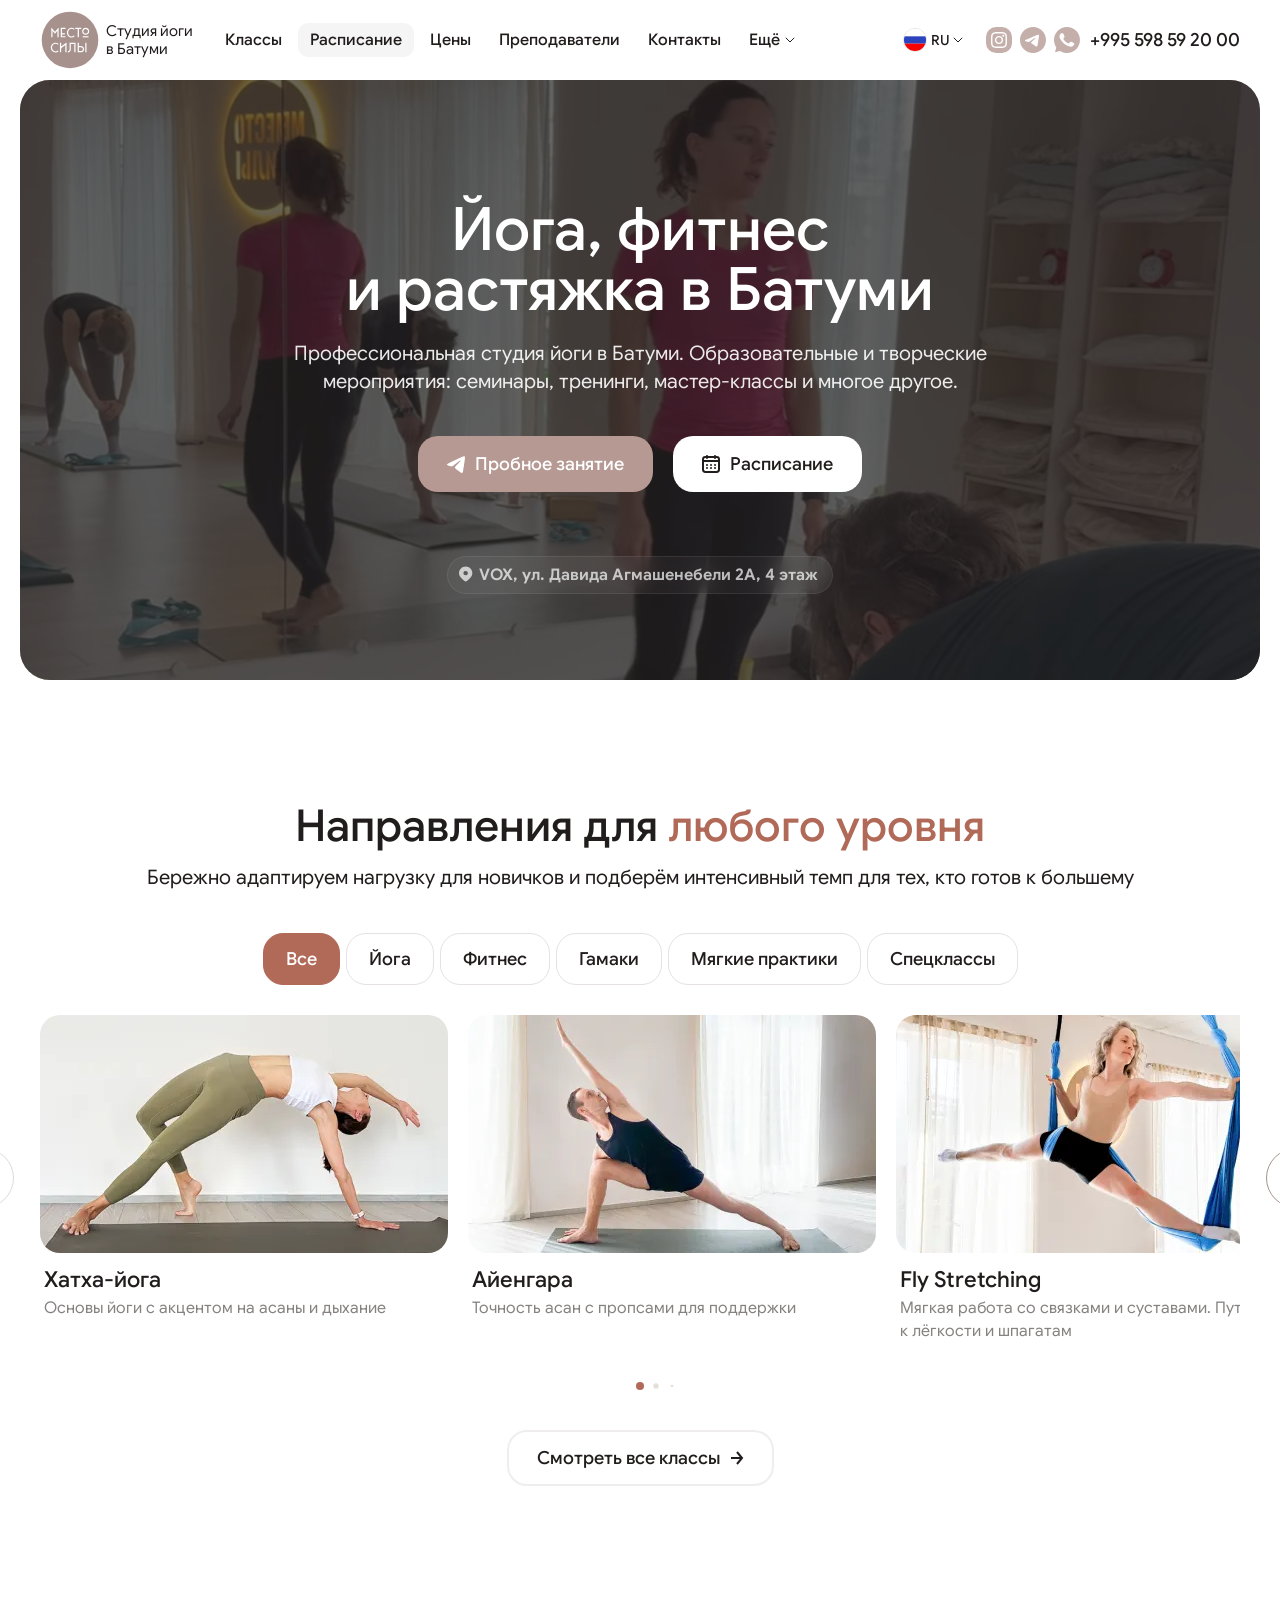
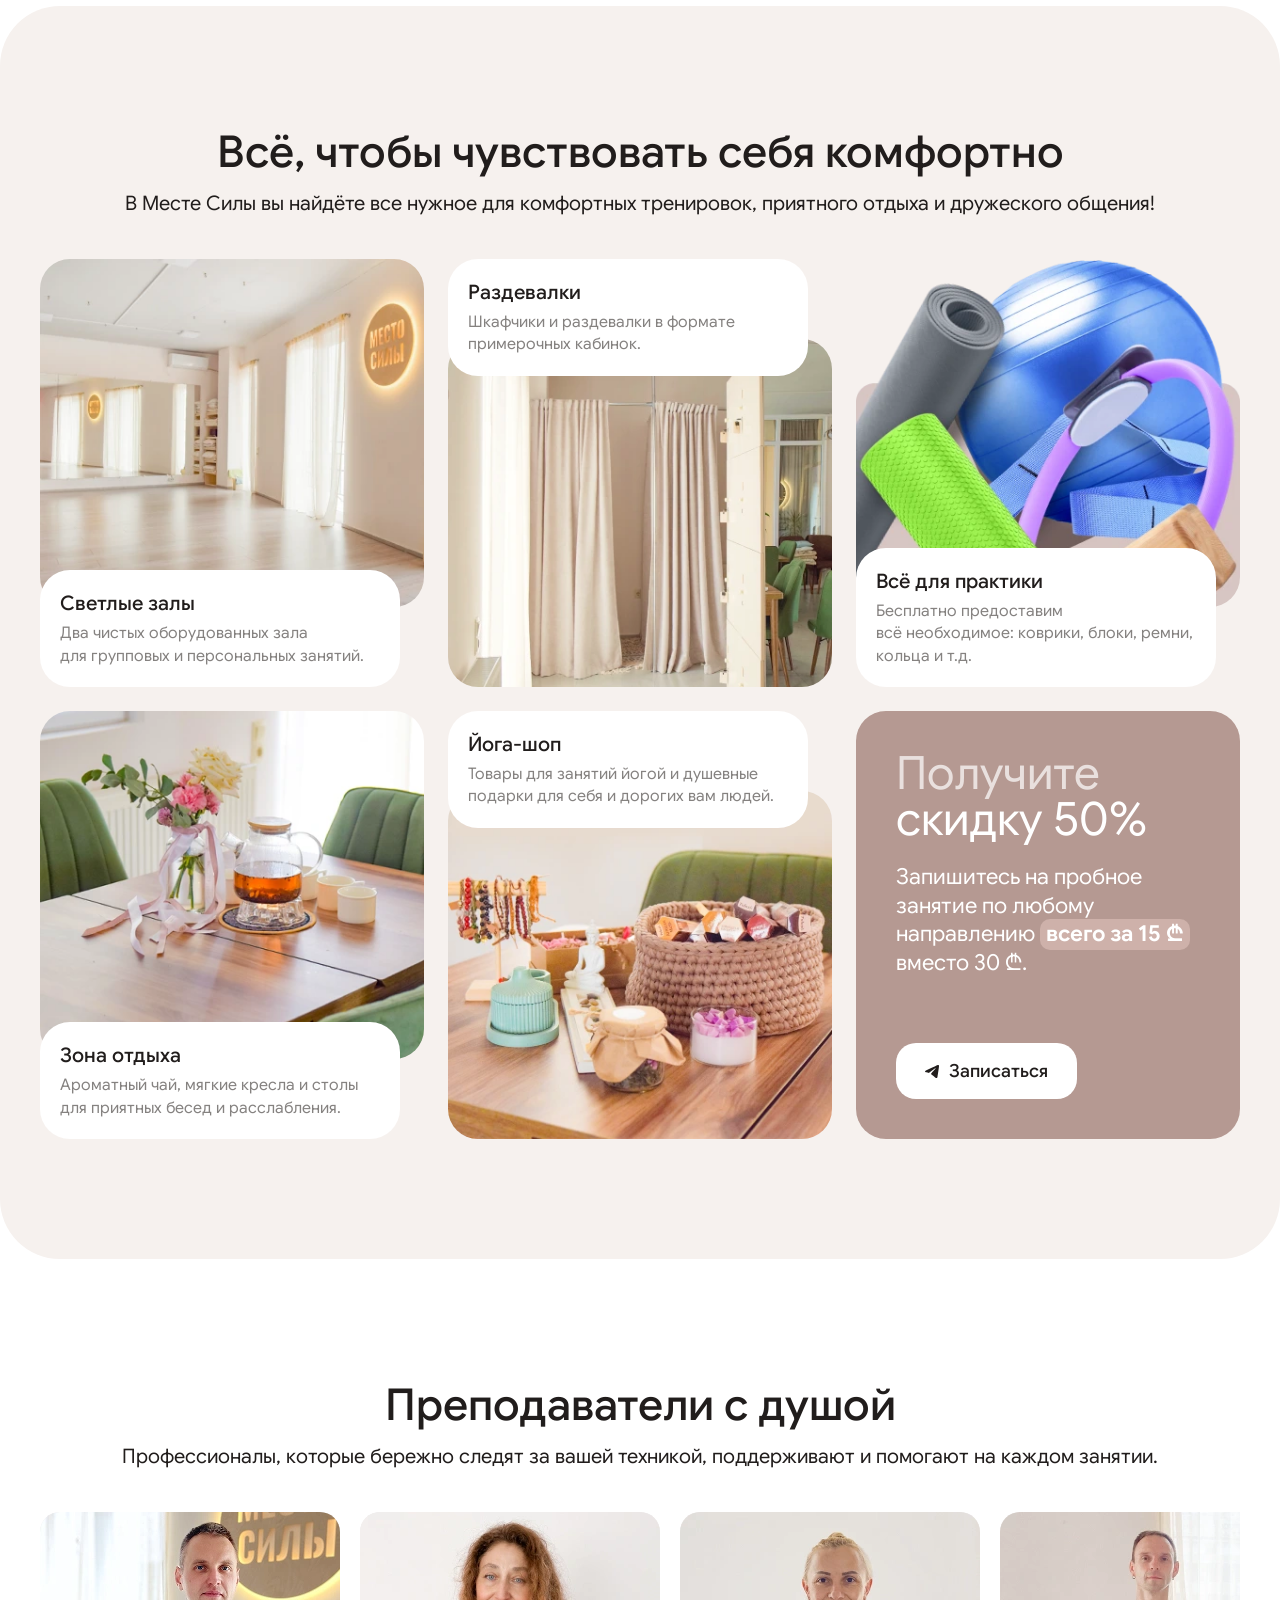
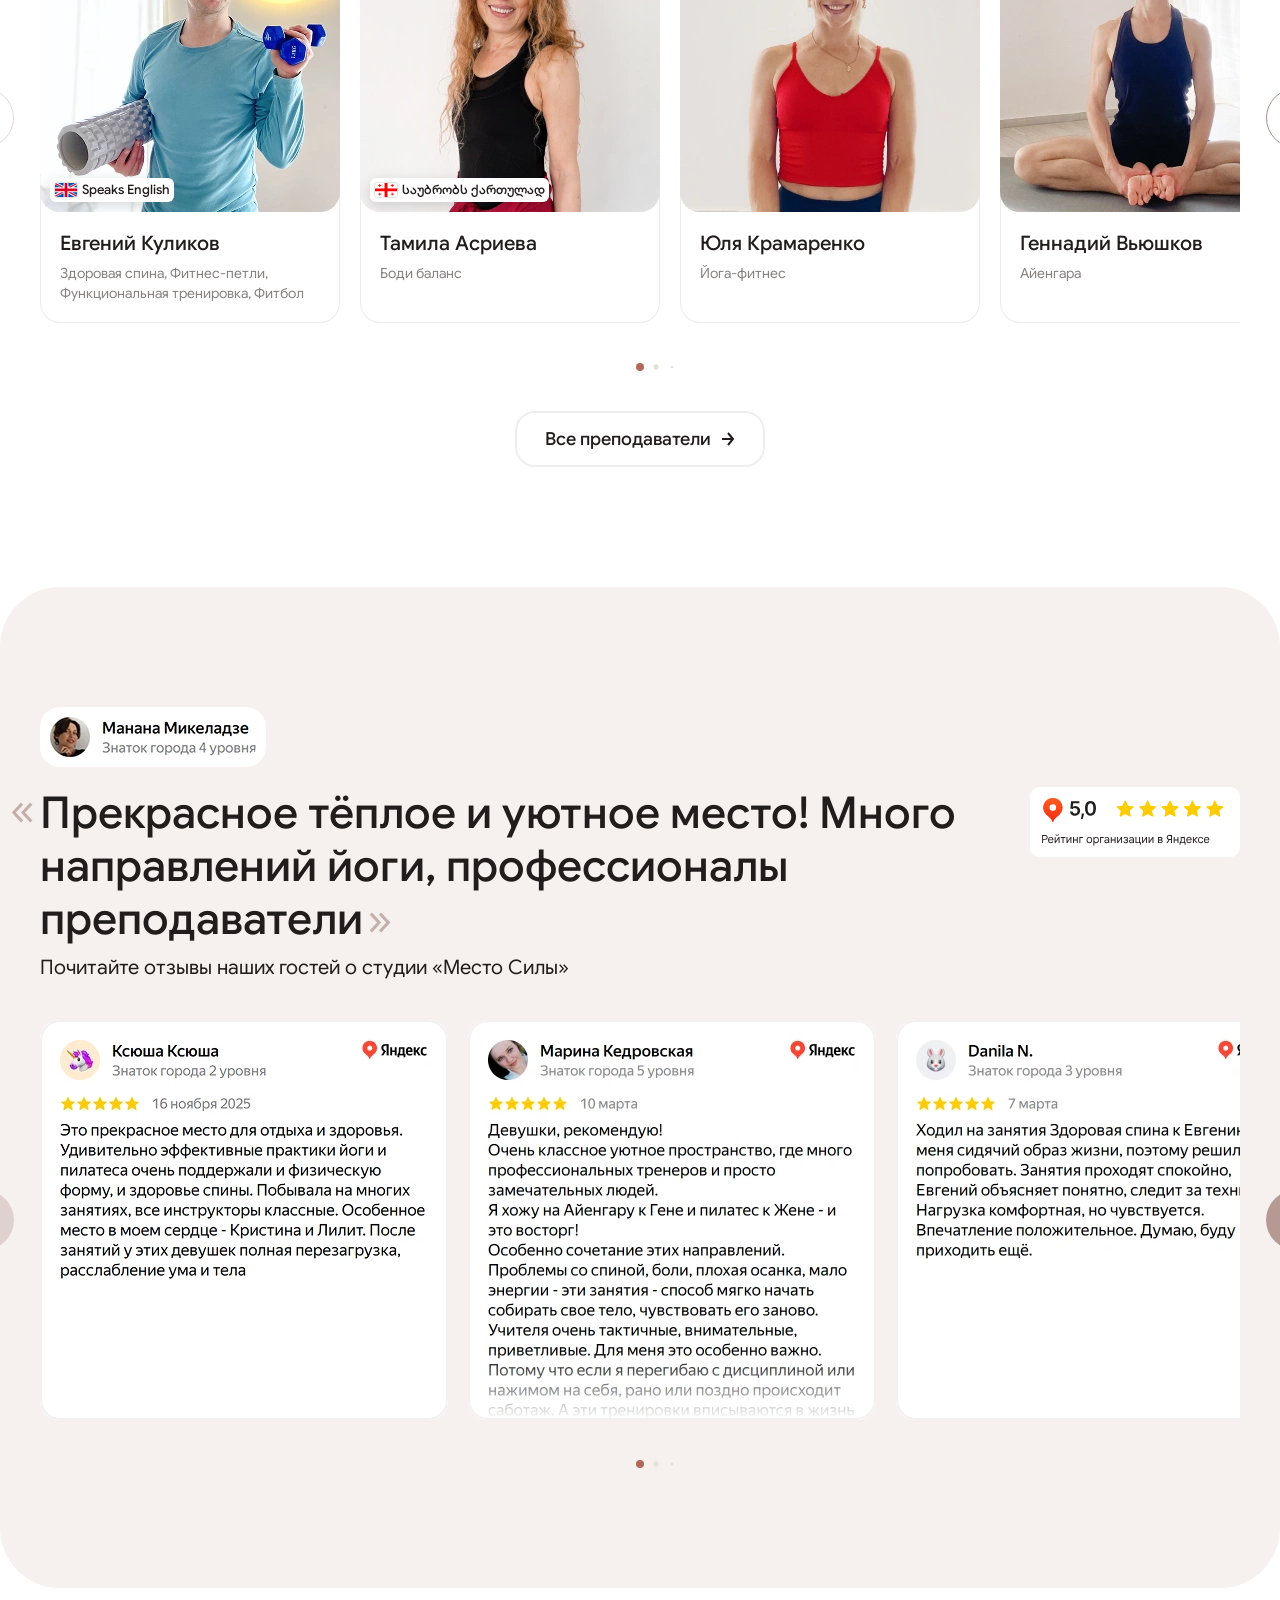
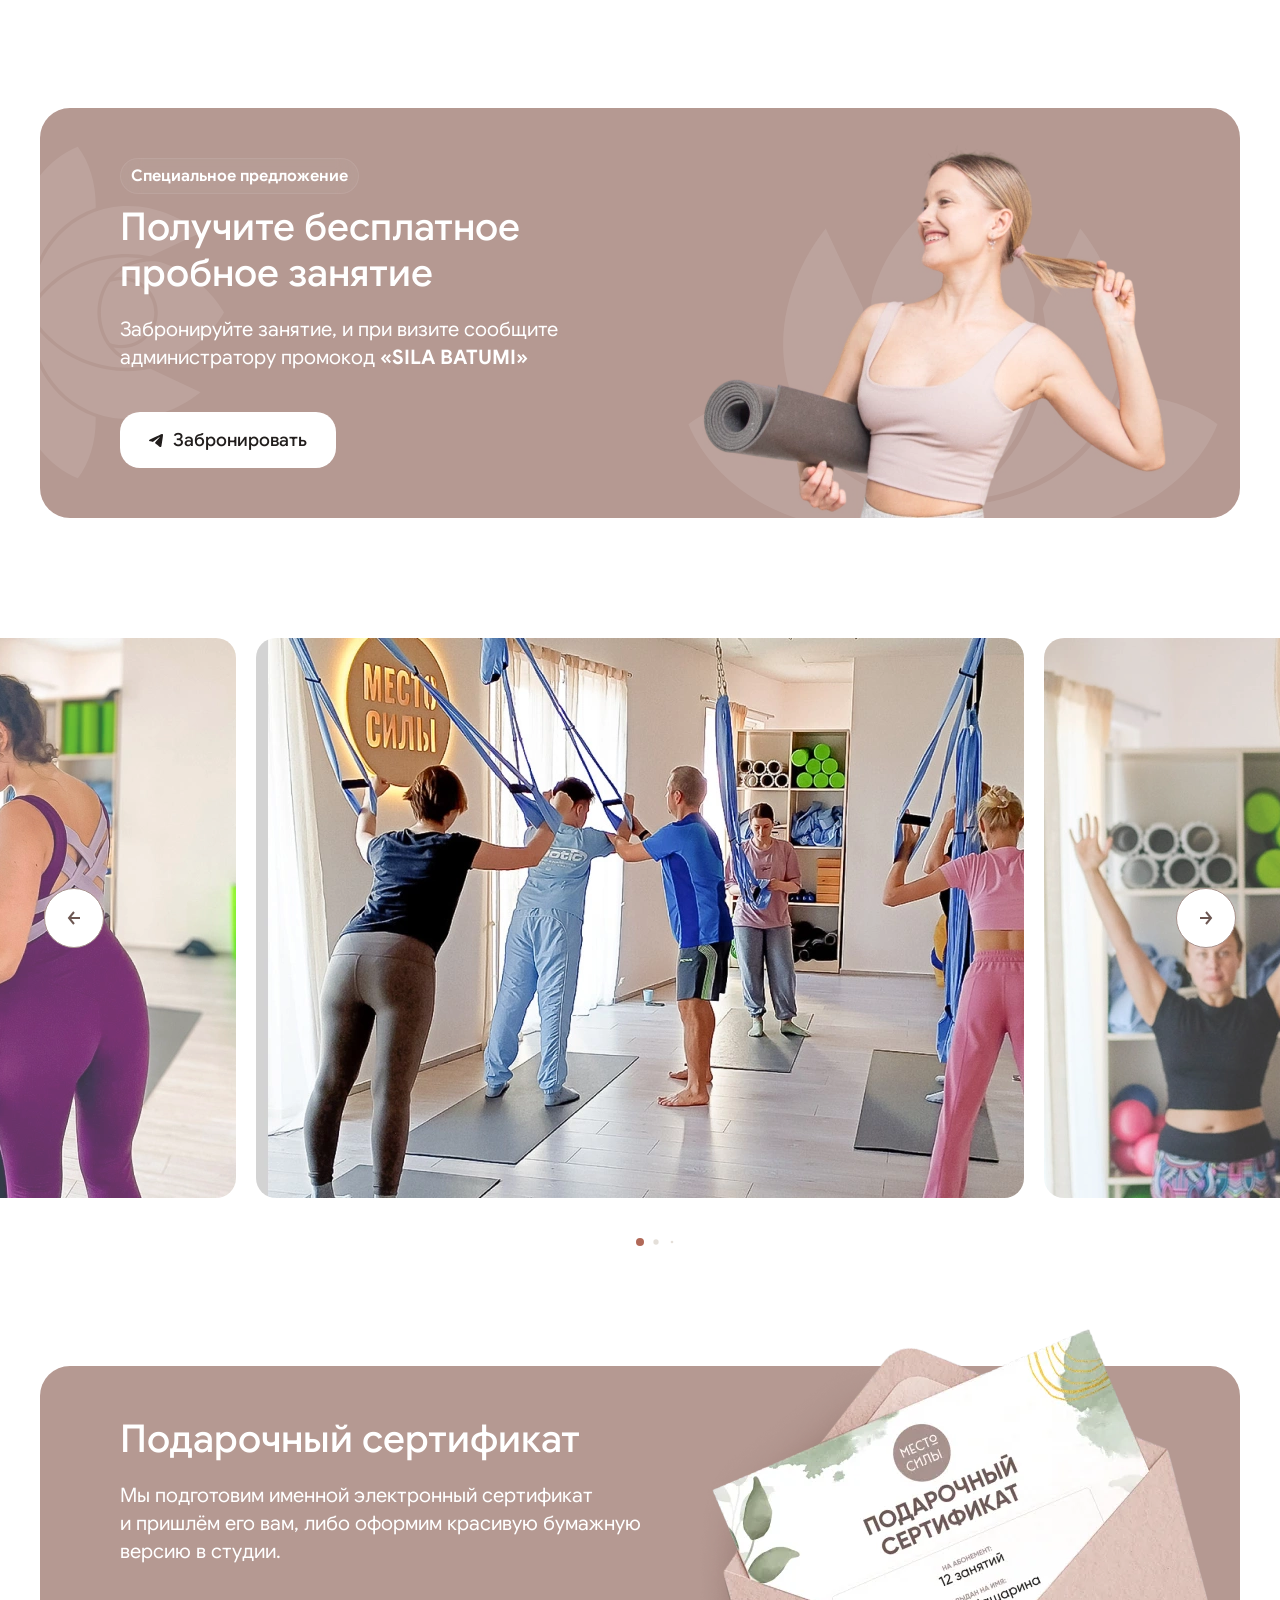
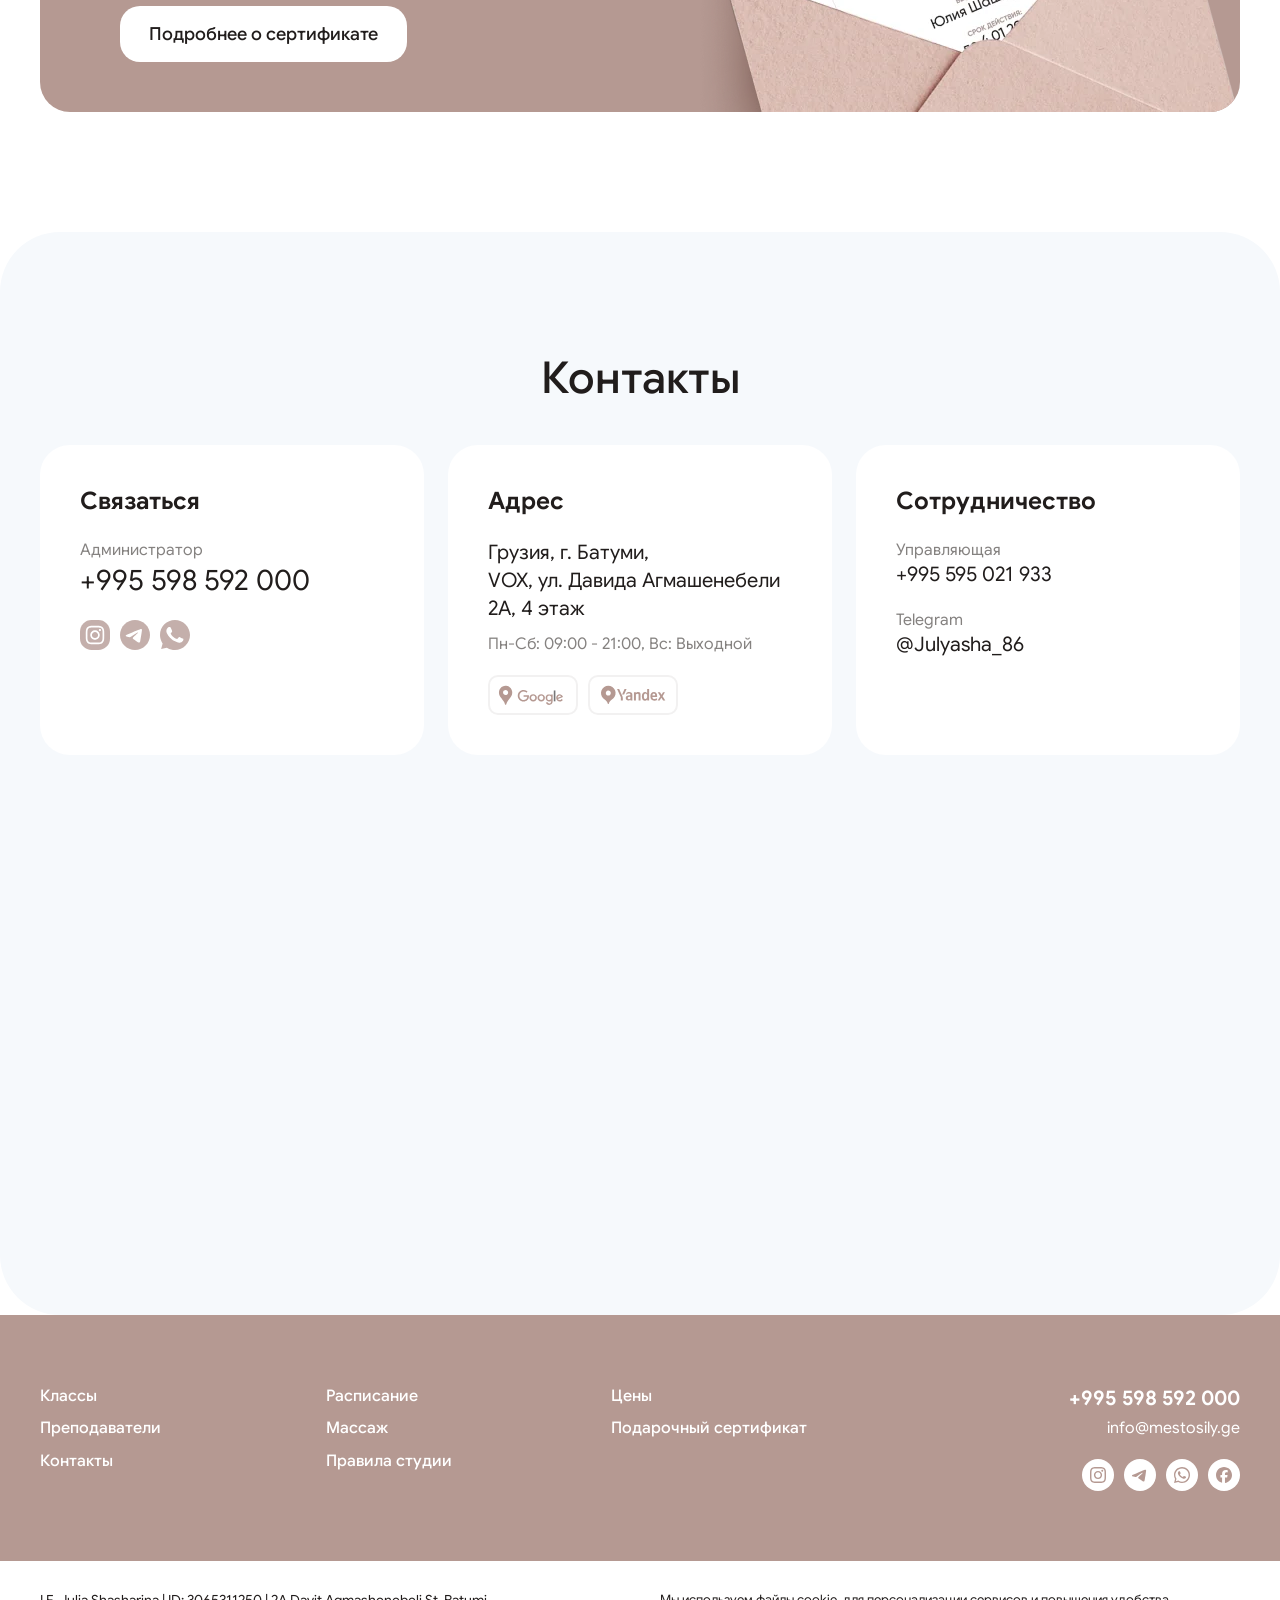
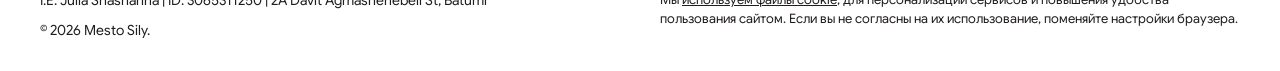
==== commit 6a0bb093: "Header compact" ====
--- a/index.html
+++ b/index.html
@@ -18,6 +18,7 @@
 </head>
 
 <body>
+    <div class="scroll-anchor" id="scroll-anchor"></div>
     <header class="header">
         <div class="container">
             <div class="header__wrapper">
--- a/assets/css/main.css
+++ b/assets/css/main.css
@@ -311,6 +311,18 @@
   gap: 10px;
 }
 
+.scroll-anchor {
+  position: absolute;
+  top: 100px;
+  /* Твоя точка срабатывания */
+  left: 0;
+  width: 1px;
+  height: 1px;
+  pointer-events: none;
+  /* Не мешает кликам */
+  visibility: hidden;
+}
+
 .subtitle {
   font-size: 20px;
 }
@@ -456,6 +468,10 @@
 }
 
 .gclose {
+  display: flex !important;
+  align-items: center !important;
+  justify-content: center !important;
+  cursor: pointer !important;
   background: #FFFFFF !important;
   opacity: 1 !important;
   border-radius: 50% !important;
@@ -463,17 +479,18 @@
   width: 50px !important;
   height: 50px !important;
   border: 2px solid rgba(177, 105, 88, 0.1) !important;
+  transition: background-color 0.2s ease !important;
 }
 @media (hover: hover) {
   .gclose:hover {
-    background-color: rgba(255, 255, 255, 0.95) !important;
+    background-color: rgba(255, 255, 255, 0.9) !important;
   }
   .gclose:hover svg path {
     fill: #B16958 !important;
   }
 }
 .gclose:focus-visible {
-  background-color: rgba(255, 255, 255, 0.95) !important;
+  background-color: rgba(255, 255, 255, 0.9) !important;
 }
 .gclose:focus-visible svg path {
   fill: #B16958 !important;
@@ -486,6 +503,10 @@
     padding: 10px !important;
     width: 36px !important;
     height: 36px !important;
+  }
+  .gclose svg {
+    width: 16px !important;
+    height: 16px !important;
   }
 }
 .gclose svg path {
@@ -560,6 +581,7 @@
   }
 }
 .header__logo .logo-img {
+  transition: width 0.2s ease;
   width: 60px;
   height: auto;
   min-width: 50px;
@@ -1093,6 +1115,16 @@
   color: #B16958;
   outline: none;
 }
+.header {
+  transition: height 0.2s ease, box-shadow 0.2s ease;
+}
+.header--compact {
+  height: 70px;
+  box-shadow: 0 4px 14px 0 rgba(33, 29, 28, 0.04);
+}
+.header--compact .header__logo .logo-img {
+  width: 50px;
+}
 
 @keyframes burgerTopOpen {
   0% {
@@ -1674,12 +1706,7 @@
 }
 @media (max-width: 767px) {
   .section-reviews__title {
-    font-size: 24px;
-  }
-}
-@media (max-width: 560px) {
-  .section-reviews__title {
-    font-size: 20px;
+    font-size: 26px;
   }
 }
 .section-reviews__more-wrapper {
@@ -1691,7 +1718,7 @@
 .section-reviews__more-title {
   color: #858280;
   text-align: center;
-  font-size: 18px;
+  font-size: 16px;
   font-weight: 400;
   line-height: 1.4;
 }
@@ -1706,6 +1733,151 @@
   flex-direction: row;
   align-items: center;
   gap: 10px;
+}
+
+.faq {
+  padding: 120px 0;
+  background-color: #F6F9FC;
+}
+@media (max-width: 1239px) {
+  .faq {
+    padding: 90px 0;
+  }
+}
+@media (max-width: 1023px) {
+  .faq {
+    padding: 60px 0;
+  }
+}
+.faq__grid {
+  display: grid;
+  grid-template-columns: 5fr 7fr;
+  -moz-column-gap: 24px;
+       column-gap: 24px;
+}
+@media (max-width: 1023px) {
+  .faq__grid {
+    display: flex;
+    flex-direction: column;
+    gap: 40px;
+  }
+}
+@media (max-width: 560px) {
+  .faq__grid {
+    gap: 20px;
+  }
+}
+.faq__header {
+  display: flex;
+  flex-direction: column;
+  gap: 24px;
+}
+@media (max-width: 560px) {
+  .faq__header {
+    gap: 10px;
+  }
+}
+.faq__list {
+  display: flex;
+  flex-direction: column;
+  gap: 10px;
+}
+.faq__spoiler {
+  display: flex;
+  flex-direction: column;
+  padding: 20px;
+  background-color: #FFFFFF;
+  border-radius: 20px;
+  transition: box-shadow 0.2s ease;
+}
+@media (max-width: 560px) {
+  .faq__spoiler {
+    padding: 14px;
+  }
+}
+.faq__spoiler.is-active-faq .faq__spoiler-title,
+.faq__spoiler.is-active-faq .faq__spoiler-icon {
+  color: #B16958;
+}
+.faq__spoiler.is-active-faq .faq__spoiler-icon {
+  background-color: rgba(177, 105, 88, 0.1);
+  transform: rotate(180deg);
+}
+.faq__spoiler.is-active-faq .faq__spoiler-body {
+  grid-template-rows: 1fr;
+  padding-top: 14px;
+}
+.faq__spoiler-btn {
+  display: flex;
+  justify-content: space-between;
+  align-items: center;
+  gap: 10px;
+  cursor: pointer;
+}
+.faq__spoiler-btn:hover .faq__spoiler-title,
+.faq__spoiler-btn:hover .faq__spoiler-icon {
+  color: #B16958;
+}
+.faq__spoiler-btn:hover .faq__spoiler-icon {
+  background-color: rgba(177, 105, 88, 0.1);
+}
+.faq__spoiler-title {
+  font-size: 18px;
+  font-weight: 700;
+  line-height: 1.2;
+  color: #211D1C;
+  text-align: left;
+  transition: color 0.2s ease;
+}
+@media (max-width: 560px) {
+  .faq__spoiler-title {
+    font-size: 16px;
+  }
+}
+.faq__spoiler-icon {
+  align-self: start;
+  flex-shrink: 0;
+  display: flex;
+  align-items: center;
+  justify-content: center;
+  width: 34px;
+  height: 34px;
+  background-color: #F6F9FC;
+  border-radius: 50%;
+  color: #211D1C;
+  transition: background-color 0.2s ease, color 0.2s ease, transform 0.2s ease;
+}
+.faq__spoiler-icon svg {
+  transition: color inherit;
+  width: 16px;
+  height: 16px;
+}
+@media (max-width: 560px) {
+  .faq__spoiler-icon {
+    width: 28px;
+    height: 28px;
+  }
+  .faq__spoiler-icon svg {
+    width: 12px;
+    height: 12px;
+  }
+}
+.faq__spoiler-body {
+  display: grid;
+  grid-template-rows: 0fr;
+  transition: grid-template-rows 0.2s ease, padding-top 0.2s ease;
+  overflow: hidden;
+}
+.faq__spoiler-body-inner {
+  min-height: 0;
+  display: flex;
+  flex-direction: column;
+  gap: 10px;
+  font-size: 16px;
+  font-weight: 400;
+  line-height: 1.4;
+  color: #5E5C5B;
+  text-align: left;
 }
 
 .btn {
@@ -1934,8 +2106,8 @@
   transition: background-color 0.2s ease, color 0.2s ease;
 }
 .btn-video-play__icon svg {
-  width: 14px;
-  height: 14px;
+  width: 10px;
+  height: 10px;
 }
 
 .mobile-sticky-footer {
@@ -1950,7 +2122,7 @@
     right: 0;
     padding: 15px 30px;
     background: transparent;
-    z-index: 3;
+    z-index: 2;
     transition: transform 0.3s ease, opacity 0.3s ease;
     transform: translateY(100%);
     opacity: 0;
@@ -1963,6 +2135,93 @@
     width: 100%;
     box-shadow: 0px 4px 10px 0px rgba(0, 0, 0, 0.15);
   }
+}
+
+.modal {
+  display: none;
+  position: fixed;
+  inset: 0;
+  z-index: 100;
+  background-color: rgba(26, 23, 20, 0.85);
+  backdrop-filter: blur(6px);
+  align-items: center;
+  justify-content: center;
+  padding: 20px;
+}
+.modal.is-open {
+  display: flex;
+}
+.modal__wrapper {
+  position: relative;
+  display: flex;
+  flex-direction: column;
+  align-items: center;
+  gap: 16px;
+  width: 100%;
+  max-width: 420px;
+}
+.modal__close {
+  align-self: flex-end;
+  display: flex;
+  align-items: center;
+  justify-content: center;
+  flex-shrink: 0;
+  cursor: pointer;
+  background: #FFFFFF;
+  border-radius: 50%;
+  padding: 12px;
+  width: 50px;
+  height: 50px;
+  border: 2px solid rgba(177, 105, 88, 0.1);
+  transition: background-color 0.2s ease;
+}
+@media (hover: hover) {
+  .modal__close:hover {
+    background-color: rgba(255, 255, 255, 0.9);
+  }
+  .modal__close:hover svg path {
+    fill: #B16958;
+  }
+}
+.modal__close:focus-visible {
+  background-color: rgba(255, 255, 255, 0.9);
+}
+.modal__close:focus-visible svg path {
+  fill: #B16958;
+}
+.modal__close:focus-visible {
+  outline: none;
+}
+@media (max-width: 767px) {
+  .modal__close {
+    padding: 10px;
+    width: 36px;
+    height: 36px;
+  }
+}
+.modal__close svg {
+  width: 16px;
+  height: 16px;
+  pointer-events: none;
+}
+.modal__close svg path {
+  fill: #211D1C;
+}
+.modal__content {
+  width: 100%;
+  aspect-ratio: 9/16;
+  max-height: 90svh;
+  border-radius: 20px;
+  overflow: hidden;
+  background-color: #000;
+}
+.modal__content iframe {
+  width: 100%;
+  height: 100%;
+  border: none;
+  display: block;
+  -o-object-fit: cover;
+     object-fit: cover;
 }
 
 .card-class {
@@ -1977,10 +2236,15 @@
   text-decoration: none;
   color: inherit;
   height: 100%;
+  cursor: pointer;
+}
+.card-class__link img {
+  transition: transform 0.3s ease, filter 0.3s ease;
 }
 @media (hover: hover) {
   .card-class__link:hover .card-class__img img {
-    transform: scale(1.05);
+    transform: scale(1.03);
+    filter: brightness(1.05);
   }
   .card-class__link:hover .card-class__title {
     color: #B16958;
@@ -1990,7 +2254,8 @@
   }
 }
 .card-class__link:focus-visible .card-class__img img {
-  transform: scale(1.05);
+  transform: scale(1.03);
+  filter: brightness(1.05);
 }
 .card-class__link:focus-visible .card-class__title {
   color: #B16958;
@@ -2019,13 +2284,6 @@
     border-radius: 10px;
   }
 }
-.card-class__img img {
-  width: 100%;
-  height: 100%;
-  -o-object-fit: cover;
-     object-fit: cover;
-  transition: transform 0.2s ease;
-}
 .card-class__content {
   padding: 0 4px;
 }
@@ -2101,9 +2359,39 @@
 .card-teacher {
   background-color: #FFFFFF;
   border-radius: 20px;
-  border: 1px solid #E5E2E1;
-  overflow: hidden;
   height: 100%;
+  box-shadow: inset 0 0 0 1px rgba(229, 226, 225, 0.7);
+  cursor: pointer;
+}
+.card-teacher img {
+  transition: transform 0.2s ease, filter 0.2s ease;
+}
+@media (hover: hover) {
+  .card-teacher:hover {
+    box-shadow: inset 0 0 0 1px #e5e2e1;
+  }
+  .card-teacher:hover img {
+    transform: scale(1.03);
+    filter: brightness(1.05);
+  }
+  .card-teacher:hover .card-teacher__title,
+  .card-teacher:hover .card-teacher__text {
+    color: #B16958;
+  }
+}
+.card-teacher:focus-visible {
+  box-shadow: inset 0 0 0 1px #e5e2e1;
+}
+.card-teacher:focus-visible img {
+  transform: scale(1.03);
+  filter: brightness(1.05);
+}
+.card-teacher:focus-visible .card-teacher__title,
+.card-teacher:focus-visible .card-teacher__text {
+  color: #B16958;
+}
+.card-teacher:focus-visible {
+  outline: none;
 }
 .card-teacher__link {
   display: flex;
@@ -2111,29 +2399,6 @@
   height: 100%;
   text-decoration: none;
   color: inherit;
-}
-@media (hover: hover) {
-  .card-teacher__link:hover .card-teacher__img img {
-    transform: scale(1.05);
-  }
-  .card-teacher__link:hover .card-teacher__title {
-    color: #B16958;
-  }
-  .card-teacher__link:hover .card-teacher__text {
-    color: #B16958;
-  }
-}
-.card-teacher__link:focus-visible .card-teacher__img img {
-  transform: scale(1.05);
-}
-.card-teacher__link:focus-visible .card-teacher__title {
-  color: #B16958;
-}
-.card-teacher__link:focus-visible .card-teacher__text {
-  color: #B16958;
-}
-.card-teacher__link:focus-visible {
-  outline: none;
 }
 .card-teacher__img {
   position: relative;
@@ -2147,13 +2412,6 @@
     border-radius: 10px;
     height: auto;
   }
-}
-.card-teacher__img img {
-  width: 100%;
-  height: 100%;
-  -o-object-fit: cover;
-     object-fit: cover;
-  transition: transform 0.2s ease;
 }
 .card-teacher__badge-wrapper {
   position: absolute;
@@ -2197,7 +2455,6 @@
 }
 .card-teacher__content {
   padding: 20px;
-  background-color: #FFFFFF;
   display: flex;
   flex-direction: column;
   gap: 8px;
@@ -2300,6 +2557,7 @@
   border-radius: 20px;
   background-color: #FFFFFF;
   overflow: hidden;
+  transition: filter 0.2s ease;
 }
 .slider-reviews__item::before {
   content: "";
@@ -2313,6 +2571,45 @@
   pointer-events: none;
   background-image: linear-gradient(to top, rgb(255, 255, 255) 0%, rgba(255, 255, 255, 0) 100%);
 }
+.slider-reviews__item::after {
+  content: "";
+  position: absolute;
+  top: 0;
+  left: 0;
+  right: 0;
+  bottom: 0;
+  z-index: 2;
+  border-radius: inherit;
+  pointer-events: none;
+  box-shadow: inset 0 0 0 2px rgba(229, 226, 225, 0.5);
+  transition: box-shadow 0.2s ease;
+}
+.slider-reviews__item img {
+  display: block;
+  width: 100%;
+  height: 100%;
+  -o-object-fit: cover;
+     object-fit: cover;
+  -o-object-position: top;
+     object-position: top;
+}
+@media (hover: hover) {
+  .slider-reviews__item:hover {
+    filter: brightness(0.98);
+  }
+  .slider-reviews__item:hover::after {
+    box-shadow: inset 0 0 0 2px rgba(222, 162, 147, 0.25);
+  }
+}
+.slider-reviews__item:focus-visible {
+  filter: brightness(0.98);
+}
+.slider-reviews__item:focus-visible::after {
+  box-shadow: inset 0 0 0 2px rgba(222, 162, 147, 0.25);
+}
+.slider-reviews__item:focus-visible {
+  outline: none;
+}
 @media (max-width: 560px) {
   .slider-reviews__item {
     min-width: 300px;
@@ -2332,11 +2629,128 @@
   width: 100%;
   height: 100%;
 }
-.slider-reviews__img {
-  width: 100%;
+
+.banner-firstlessons {
+  margin-bottom: 120px;
+}
+@media (max-width: 1239px) {
+  .banner-firstlessons {
+    margin-bottom: 90px;
+  }
+}
+@media (max-width: 1023px) {
+  .banner-firstlessons {
+    margin-bottom: 60px;
+  }
+}
+.banner-firstlessons__wrapper {
+  display: grid;
+  grid-template-columns: 1fr 1.5fr;
+  gap: 30px;
+  background-color: #B59992;
+  border-radius: 30px;
+  padding: 60px;
+  overflow: hidden;
+}
+@media (max-width: 1239px) {
+  .banner-firstlessons__wrapper {
+    padding: 60px;
+  }
+}
+@media (max-width: 1023px) {
+  .banner-firstlessons__wrapper {
+    grid-template-columns: 1fr;
+  }
+}
+@media (max-width: 767px) {
+  .banner-firstlessons__wrapper {
+    padding: 30px;
+  }
+}
+@media (max-width: 560px) {
+  .banner-firstlessons__wrapper {
+    padding: 30px 20px;
+  }
+}
+.banner-firstlessons__wrapper::before {
+  position: absolute;
+  content: "";
+  background-image: url("/assets/img/common/banner-bg-left.svg");
+  background-position: left center;
+  background-repeat: no-repeat;
+  top: 0;
+  left: 0;
+  z-index: 0;
+  width: 200px;
   height: 100%;
-  -o-object-fit: cover;
-     object-fit: cover;
+}
+@media (max-width: 1023px) {
+  .banner-firstlessons__wrapper::before {
+    display: none;
+  }
+}
+.banner-firstlessons__content {
+  display: flex;
+  flex-direction: column;
+  align-items: start;
+  gap: 20px;
+}
+@media (max-width: 1023px) {
+  .banner-firstlessons__content {
+    align-items: center;
+  }
+}
+@media (max-width: 767px) {
+  .banner-firstlessons__content {
+    gap: 10px;
+  }
+}
+.banner-firstlessons__title {
+  font-size: clamp(34px, 3vw, 44px);
+  font-weight: 500;
+  color: #FFFFFF;
+  line-height: 1.2;
+}
+@media (max-width: 1023px) {
+  .banner-firstlessons__title {
+    text-align: center;
+  }
+}
+@media (max-width: 560px) {
+  .banner-firstlessons__title {
+    font-size: 26px;
+  }
+}
+.banner-firstlessons__text {
+  font-size: 20px;
+  font-weight: 400;
+  color: #FFFFFF;
+  line-height: 1.4;
+}
+@media (max-width: 1239px) {
+  .banner-firstlessons__text {
+    font-size: 18px;
+  }
+}
+@media (max-width: 1023px) {
+  .banner-firstlessons__text {
+    text-align: center;
+  }
+}
+@media (max-width: 560px) {
+  .banner-firstlessons__text {
+    font-size: 14px;
+  }
+}
+.banner-firstlessons__price-list {
+  display: grid;
+  grid-template-columns: repeat(2, minmax(160px, 1fr));
+  gap: 20px;
+}
+@media (max-width: 560px) {
+  .banner-firstlessons__price-list {
+    grid-template-columns: 1fr;
+  }
 }
 
 .banner-certificate {
@@ -2455,19 +2869,6 @@
   }
 }
 
-.banner-cta {
-  margin-bottom: 120px;
-}
-@media (max-width: 1239px) {
-  .banner-cta {
-    margin-bottom: 90px;
-  }
-}
-@media (max-width: 1023px) {
-  .banner-cta {
-    margin-bottom: 60px;
-  }
-}
 .banner-cta__wrapper {
   position: relative;
   display: flex;
@@ -2749,19 +3150,6 @@
   }
 }
 
-.banner-promo {
-  margin-bottom: 120px;
-}
-@media (max-width: 1239px) {
-  .banner-promo {
-    margin-bottom: 90px;
-  }
-}
-@media (max-width: 1023px) {
-  .banner-promo {
-    margin-bottom: 60px;
-  }
-}
 .banner-promo__wrapper {
   position: relative;
   display: flex;
@@ -4369,17 +4757,6 @@
 
 .rules-details {
   counter-reset: rules-counter;
-  margin-bottom: 120px;
-}
-@media (max-width: 1239px) {
-  .rules-details {
-    margin-bottom: 90px;
-  }
-}
-@media (max-width: 1023px) {
-  .rules-details {
-    margin-bottom: 60px;
-  }
 }
 .rules-details__inner {
   display: flex;
@@ -5353,6 +5730,7 @@
   background-repeat: no-repeat;
   background-position: right;
   height: 100%;
+  min-height: 130px;
 }
 @media (max-width: 767px) {
   .prices-starter__banner {
@@ -5397,6 +5775,11 @@
 @media (max-width: 767px) {
   .prices-starter__banner-description {
     font-size: 13px;
+  }
+}
+@media (max-width: 560px) {
+  .prices-starter__banner-description {
+    max-width: 200px;
   }
 }
 
@@ -5640,16 +6023,6 @@
   scroll-margin-top: 80px;
   background-color: #FFFFFF;
 }
-@media (max-width: 1239px) {
-  .pricing-banners {
-    padding: 90px 0;
-  }
-}
-@media (max-width: 1023px) {
-  .pricing-banners {
-    padding: 60px 0;
-  }
-}
 .pricing-banners__inner {
   display: grid;
   grid-template-columns: repeat(2, 1fr);
@@ -5741,6 +6114,11 @@
     align-items: center;
   }
 }
+@media (max-width: 560px) {
+  .teacher__profile {
+    padding: 20px;
+  }
+}
 .teacher__preview {
   aspect-ratio: 1/1;
   max-width: 300px;
@@ -5758,15 +6136,43 @@
     margin: 0 auto;
   }
 }
-.teacher__image {
+.teacher__preview img {
+  cursor: pointer;
   width: 100%;
   height: auto;
   -o-object-fit: cover;
      object-fit: cover;
+  transition: transform 0.2s ease, filter 0.2s ease;
+}
+@media (hover: hover) {
+  .teacher__preview:hover img {
+    transform: scale(1.03);
+    filter: brightness(1.03);
+  }
+  .teacher__preview:hover .btn-video-play {
+    color: #B16958;
+  }
+  .teacher__preview:hover .btn-video-play__icon {
+    background-color: #B16958;
+  }
+}
+.teacher__preview:focus-visible img {
+  transform: scale(1.03);
+  filter: brightness(1.03);
+}
+.teacher__preview:focus-visible .btn-video-play {
+  color: #B16958;
+}
+.teacher__preview:focus-visible .btn-video-play__icon {
+  background-color: #B16958;
+}
+.teacher__preview:focus-visible {
+  outline: none;
 }
 .teacher__video-btn {
   margin-top: -50px;
   align-self: center;
+  z-index: 2;
 }
 .teacher__main-content {
   display: flex;
@@ -5797,7 +6203,7 @@
 @media (max-width: 767px) {
   .teacher__name {
     order: -1;
-    font-size: 28px;
+    font-size: 32px;
     text-align: center;
   }
 }
@@ -5914,11 +6320,6 @@
   line-height: 1.2;
   color: #211D1C;
 }
-@media (max-width: 767px) {
-  .teacher__sidebar-title {
-    font-size: 20px;
-  }
-}
 @media (max-width: 560px) {
   .teacher__sidebar-title {
     text-align: center;
@@ -5937,7 +6338,7 @@
 }
 @media (max-width: 560px) {
   .teacher__sidebar-grid {
-    row-gap: 20px;
+    row-gap: 30px;
     grid-template-columns: 1fr;
   }
 }
@@ -5973,11 +6374,6 @@
   line-height: 1.2;
   color: #211D1C;
 }
-@media (max-width: 767px) {
-  .teacher__bio-title, .teacher__experience-title {
-    font-size: 20px;
-  }
-}
 .teacher__bio, .teacher__experience {
   display: flex;
   flex-direction: column;
@@ -6025,4 +6421,608 @@
   .teacher__experience-item {
     font-size: 16px;
   }
+}
+
+.class-hero__wrapper {
+  position: relative;
+  border-radius: 30px;
+  overflow: hidden;
+  color: #211D1C;
+  background-size: cover;
+  background-position: center;
+  background-color: #E7E6E3;
+}
+@media (max-width: 767px) {
+  .class-hero__wrapper {
+    border-radius: 20px;
+  }
+}
+.class-hero__bg {
+  position: absolute;
+  top: 0;
+  left: 0;
+  right: 0;
+  bottom: 0;
+  z-index: 0;
+}
+.class-hero__bg img {
+  width: 100%;
+  height: 100%;
+  -o-object-fit: cover;
+     object-fit: cover;
+}
+.class-hero__inner {
+  display: flex;
+  height: 544px;
+  flex-direction: column;
+  justify-content: center;
+  align-items: start;
+  gap: 20px;
+}
+@media (max-width: 1239px) {
+  .class-hero__inner {
+    height: 400px;
+  }
+}
+@media (max-width: 1023px) {
+  .class-hero__inner {
+    padding: 60px 0;
+    justify-content: start;
+    height: auto;
+    min-height: 770px;
+    align-items: center;
+  }
+}
+@media (max-width: 767px) {
+  .class-hero__inner {
+    padding: 40px 0;
+    min-height: 570px;
+  }
+}
+@media (max-width: 560px) {
+  .class-hero__inner {
+    min-height: 484px;
+  }
+}
+.class-hero__content {
+  z-index: 2;
+  width: 100%;
+  min-width: 300px;
+  max-width: 672px;
+  align-items: start;
+  display: flex;
+  flex-direction: column;
+}
+@media (max-width: 1239px) {
+  .class-hero__content {
+    max-width: 512px;
+  }
+}
+@media (max-width: 1023px) {
+  .class-hero__content {
+    max-width: none;
+    width: 100%;
+    align-items: center;
+    text-align: center;
+  }
+}
+.class-hero__title {
+  font-size: clamp(32px, 4vw, 60px);
+  margin-bottom: 20px;
+}
+@media (max-width: 1239px) {
+  .class-hero__title {
+    font-size: 46px;
+  }
+}
+@media (max-width: 1023px) {
+  .class-hero__title {
+    font-size: 40px;
+  }
+}
+@media (max-width: 560px) {
+  .class-hero__title {
+    font-size: 32px;
+  }
+}
+.class-hero__subtitle {
+  font-size: 20px;
+  line-height: 1.4;
+  margin-bottom: 40px;
+  opacity: 0.9;
+}
+@media (max-width: 1239px) {
+  .class-hero__subtitle {
+    font-size: 18px;
+    margin-bottom: 30px;
+  }
+}
+@media (max-width: 560px) {
+  .class-hero__subtitle {
+    font-size: 16px;
+    margin-bottom: 30px;
+  }
+}
+.class-hero__btns {
+  display: flex;
+  justify-content: center;
+  gap: 20px;
+  flex-wrap: wrap;
+}
+@media (max-width: 767px) {
+  .class-hero__btns {
+    gap: 10px;
+  }
+}
+@media (max-width: 767px) {
+  .class-hero__btns--inside {
+    display: none;
+  }
+}
+.class-hero__btns--outside {
+  display: none;
+}
+@media (max-width: 767px) {
+  .class-hero__btns--outside {
+    display: flex;
+    margin-top: 40px;
+  }
+}
+@media (max-width: 560px) {
+  .class-hero__btn {
+    width: 100%;
+  }
+}
+
+.class-about {
+  overflow-x: hidden;
+}
+.class-about__grid {
+  display: grid;
+  grid-template-columns: 8fr 4fr;
+  row-gap: 90px;
+  -moz-column-gap: 24px;
+       column-gap: 24px;
+}
+@media (max-width: 1023px) {
+  .class-about__grid {
+    grid-template-columns: 9fr 3fr;
+    row-gap: 40px;
+    -moz-column-gap: 40px;
+         column-gap: 40px;
+  }
+}
+@media (max-width: 767px) {
+  .class-about__grid {
+    display: flex;
+    flex-direction: column;
+  }
+}
+.class-about__info {
+  grid-column: 1/2;
+  grid-row: 1/2;
+  z-index: 2;
+  display: flex;
+  flex-direction: column;
+  gap: 20px;
+}
+@media (max-width: 767px) {
+  .class-about__info {
+    grid-column: 1/2;
+    grid-row: 1/2;
+    gap: 10px;
+  }
+}
+.class-about__info-title {
+  text-align: left;
+  color: #211D1C;
+}
+.class-about__info-text {
+  display: flex;
+  flex-direction: column;
+  gap: 20px;
+  text-align: left;
+  font-size: 20px;
+  line-height: 1.4;
+  color: #211D1C;
+}
+.class-about__info-text p {
+  display: block;
+}
+@media (max-width: 1023px) {
+  .class-about__info-text {
+    font-size: 18px;
+  }
+}
+@media (max-width: 560px) {
+  .class-about__info-text {
+    font-size: 16px;
+  }
+}
+.class-about__benefits {
+  grid-column: 1/2;
+  grid-row: 2/3;
+  display: flex;
+  flex-direction: column;
+  gap: 40px;
+}
+@media (max-width: 1023px) {
+  .class-about__benefits {
+    grid-column: 1/3;
+  }
+}
+@media (max-width: 767px) {
+  .class-about__benefits {
+    gap: 20px;
+    order: 1;
+  }
+}
+.class-about__benefits-header {
+  display: flex;
+  flex-direction: column;
+  gap: 20px;
+}
+@media (max-width: 767px) {
+  .class-about__benefits-header {
+    gap: 10px;
+    text-align: center;
+  }
+}
+.class-about__benefits-title {
+  text-align: left;
+  color: #211D1C;
+  font-size: 44px;
+  line-height: 1.2;
+}
+@media (max-width: 1239px) {
+  .class-about__benefits-title {
+    font-size: 34px;
+  }
+}
+@media (max-width: 1023px) {
+  .class-about__benefits-title {
+    font-size: 30px;
+  }
+}
+@media (max-width: 767px) {
+  .class-about__benefits-title {
+    font-size: 26px;
+    text-align: center;
+  }
+}
+.class-about__benefits-grid {
+  display: grid;
+  grid-template-columns: repeat(3, 1fr);
+  gap: 40px;
+}
+@media (max-width: 1239px) {
+  .class-about__benefits-grid {
+    grid-template-columns: repeat(2, 1fr);
+    gap: 30px;
+  }
+}
+@media (max-width: 767px) {
+  .class-about__benefits-grid {
+    display: flex;
+    flex-wrap: nowrap;
+    flex-direction: row;
+    gap: 10px;
+    overflow-x: scroll;
+    -webkit-overflow-scrolling: touch;
+    scrollbar-width: none;
+    overscroll-behavior-x: contain;
+    scroll-snap-type: x mandatory;
+    -webkit-overflow-scrolling: touch;
+    scrollbar-width: none;
+    scroll-padding: 0 40px;
+    padding: 0 40px;
+    margin: 0 -40px;
+  }
+  .class-about__benefits-grid::-webkit-scrollbar {
+    display: none;
+  }
+}
+.class-about__benefits-item {
+  display: flex;
+  flex-direction: column;
+  gap: 20px;
+}
+@media (max-width: 767px) {
+  .class-about__benefits-item {
+    min-width: 300px;
+    border: 1px solid #E5E2E1;
+    border-radius: 20px;
+    padding: 20px 10px;
+    align-items: center;
+    scroll-snap-align: start;
+    scroll-snap-stop: always;
+  }
+}
+.class-about__benefits-icon {
+  color: #B16958;
+  width: 32px;
+  height: 32px;
+}
+.class-about__benefits-icon svg {
+  width: 32px;
+  height: 32px;
+}
+.class-about__benefits-item-content {
+  display: flex;
+  flex-direction: column;
+  gap: 10px;
+}
+@media (max-width: 767px) {
+  .class-about__benefits-item-content {
+    align-items: center;
+  }
+}
+.class-about__benefits-item-title {
+  font-size: 20px;
+  font-weight: 700;
+  line-height: 1.4;
+  text-align: left;
+  color: #211D1C;
+}
+@media (max-width: 1023px) {
+  .class-about__benefits-item-title {
+    font-size: 18px;
+  }
+}
+.class-about__benefits-item-text {
+  display: flex;
+  flex-direction: column;
+  gap: 20px;
+  text-align: left;
+  font-size: 16px;
+  line-height: 1.4;
+  color: #858280;
+}
+.class-about__benefits-item-text p {
+  display: block;
+}
+@media (max-width: 767px) {
+  .class-about__benefits-item-text {
+    text-align: center;
+  }
+}
+.class-about__media {
+  grid-column: 2/3;
+  grid-row: 1/3;
+  z-index: 1;
+  display: flex;
+  width: 100%;
+  align-items: start;
+  justify-content: end;
+}
+@media (max-width: 1023px) {
+  .class-about__media {
+    grid-row: 1/2;
+  }
+}
+@media (max-width: 767px) {
+  .class-about__media {
+    grid-column: 1/2;
+    grid-row: 2/3;
+    justify-content: center;
+  }
+}
+.class-about__video-preview {
+  aspect-ratio: 318/480;
+  max-width: 318px;
+  width: 100%;
+  min-width: 220px;
+  display: flex;
+  flex-direction: column;
+  position: relative;
+  border-radius: 20px;
+  overflow: hidden;
+}
+.class-about__video-preview img {
+  transition: transform 0.2s ease, filter 0.2s ease;
+}
+@media (hover: hover) {
+  .class-about__video-preview:hover {
+    cursor: pointer;
+  }
+  .class-about__video-preview:hover img {
+    transform: scale(1.03);
+    filter: brightness(1.1);
+  }
+  .class-about__video-preview:hover .btn-video-play {
+    color: #B16958;
+  }
+  .class-about__video-preview:hover .btn-video-play__icon {
+    background-color: #B16958;
+  }
+}
+.class-about__video-preview:focus-visible {
+  cursor: pointer;
+}
+.class-about__video-preview:focus-visible img {
+  transform: scale(1.03);
+  filter: brightness(1.1);
+}
+.class-about__video-preview:focus-visible .btn-video-play {
+  color: #B16958;
+}
+.class-about__video-preview:focus-visible .btn-video-play__icon {
+  background-color: #B16958;
+}
+.class-about__video-preview:focus-visible {
+  outline: none;
+}
+.class-about__video-btn {
+  margin-top: -70px;
+  align-self: center;
+  z-index: 2;
+}
+
+.class-process {
+  position: relative;
+  counter-reset: rules-counter;
+  padding-top: 120px;
+  border-top: 1px solid #E5E2E1;
+}
+.class-process::before {
+  content: "";
+  position: absolute;
+  top: -30px;
+  left: calc(50% - 60px);
+  width: 120px;
+  height: 60px;
+  background-image: url("../img/common/lotus.svg");
+  background-repeat: no-repeat;
+  background-size: contain;
+  background-position: center;
+  background-color: #FFFFFF;
+}
+@media (max-width: 767px) {
+  .class-process::before {
+    top: -20px;
+    left: calc(50% - 40px);
+    width: 80px;
+    height: 40px;
+  }
+}
+@media (max-width: 1023px) {
+  .class-process {
+    padding-top: 60px;
+  }
+}
+.class-process__inner {
+  display: grid;
+  grid-template-columns: 1fr 1fr;
+  gap: 24px;
+}
+@media (max-width: 1239px) {
+  .class-process__inner {
+    gap: 20px;
+  }
+}
+@media (max-width: 1023px) {
+  .class-process__inner {
+    grid-template-columns: 1fr;
+    row-gap: 30px;
+  }
+}
+.class-process__header {
+  display: flex;
+  flex-direction: column;
+  align-items: flex-start;
+  gap: 10px;
+}
+@media (max-width: 1023px) {
+  .class-process__header {
+    align-items: center;
+  }
+}
+.class-process__title {
+  text-align: left;
+}
+@media (max-width: 1023px) {
+  .class-process__title {
+    text-align: center;
+  }
+}
+.class-process__subtitle {
+  text-align: left;
+}
+@media (max-width: 1023px) {
+  .class-process__subtitle {
+    text-align: center;
+  }
+}
+.class-process__list {
+  display: flex;
+  flex-direction: column;
+  gap: 24px;
+}
+.class-process__item {
+  counter-increment: rules-counter;
+  display: flex;
+  flex-direction: row;
+  gap: 24px;
+  padding: 30px;
+  background-color: #F6F9FC;
+  border-radius: 20px;
+}
+@media (max-width: 1239px) {
+  .class-process__item {
+    padding: 20px;
+    gap: 20px;
+  }
+}
+@media (max-width: 560px) {
+  .class-process__item {
+    flex-direction: column;
+    gap: 10px;
+  }
+}
+.class-process__item-number::before {
+  content: counter(rules-counter, decimal-leading-zero);
+  flex-shrink: 0;
+  font-size: 20px;
+  font-weight: 500;
+  line-height: 1.2;
+  color: #B16958;
+  background-color: #FFFFFF;
+  width: 54px;
+  height: 54px;
+  border-radius: 50%;
+  display: flex;
+  align-items: center;
+  justify-content: center;
+}
+@media (max-width: 1239px) {
+  .class-process__item-number::before {
+    width: 44px;
+    height: 44px;
+    font-size: 18px;
+  }
+}
+@media (max-width: 560px) {
+  .class-process__item-number::before {
+    width: 40px;
+    height: 40px;
+    font-size: 16px;
+  }
+}
+.class-process__item-content {
+  display: flex;
+  flex-direction: column;
+  gap: 10px;
+}
+@media (max-width: 1239px) {
+  .class-process__item-content {
+    gap: 6px;
+  }
+}
+.class-process__item-title {
+  font-size: 20px;
+  font-weight: 700;
+  line-height: 1.4;
+  text-align: left;
+  color: #211D1C;
+}
+.class-process__item-text {
+  text-align: left;
+  color: #5E5C5B;
+  font-size: 16px;
+  line-height: 1.4;
+}
+
+.class-banner-promo {
+  background-color: #F6F9FC;
+  padding-bottom: 120px;
+}
+@media (max-width: 1239px) {
+  .class-banner-promo {
+    padding-bottom: 90px;
+  }
+}
+@media (max-width: 1023px) {
+  .class-banner-promo {
+    padding-bottom: 60px;
+  }
 }/*# sourceMappingURL=main.css.map */
